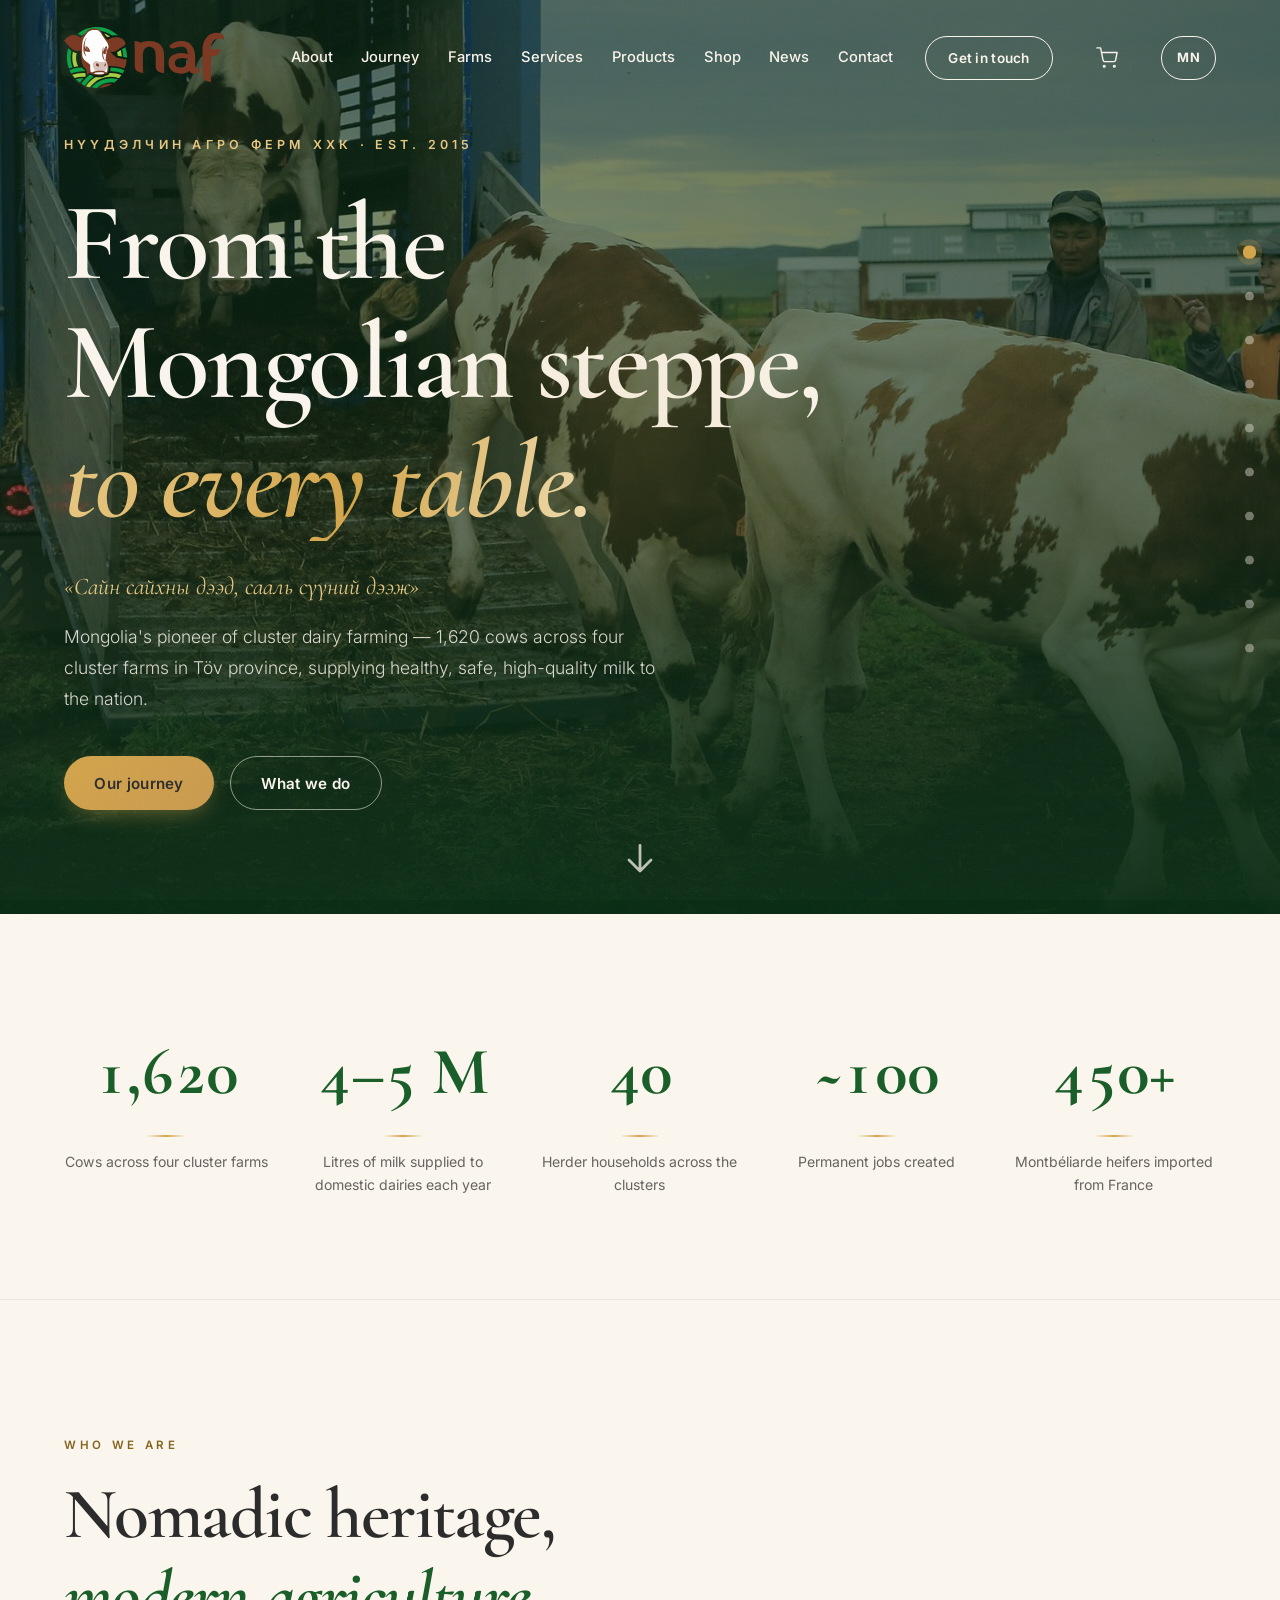
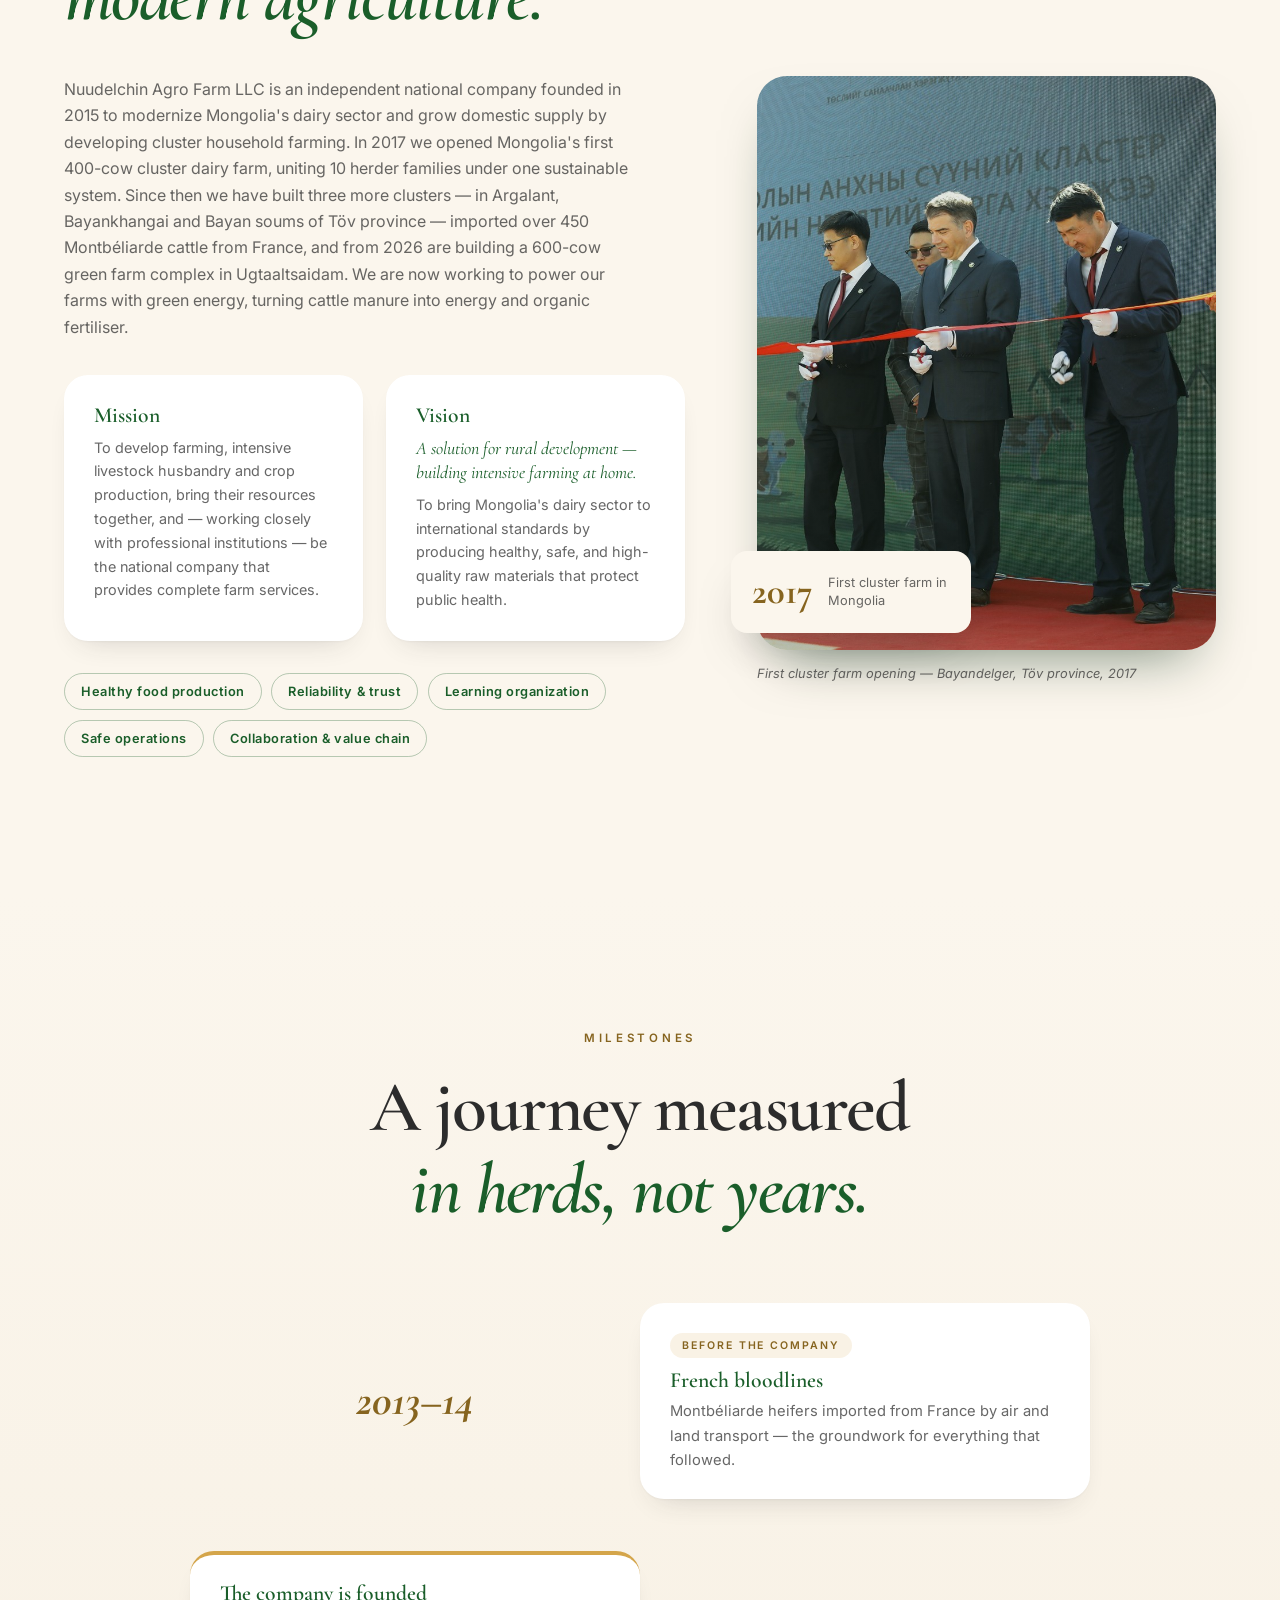
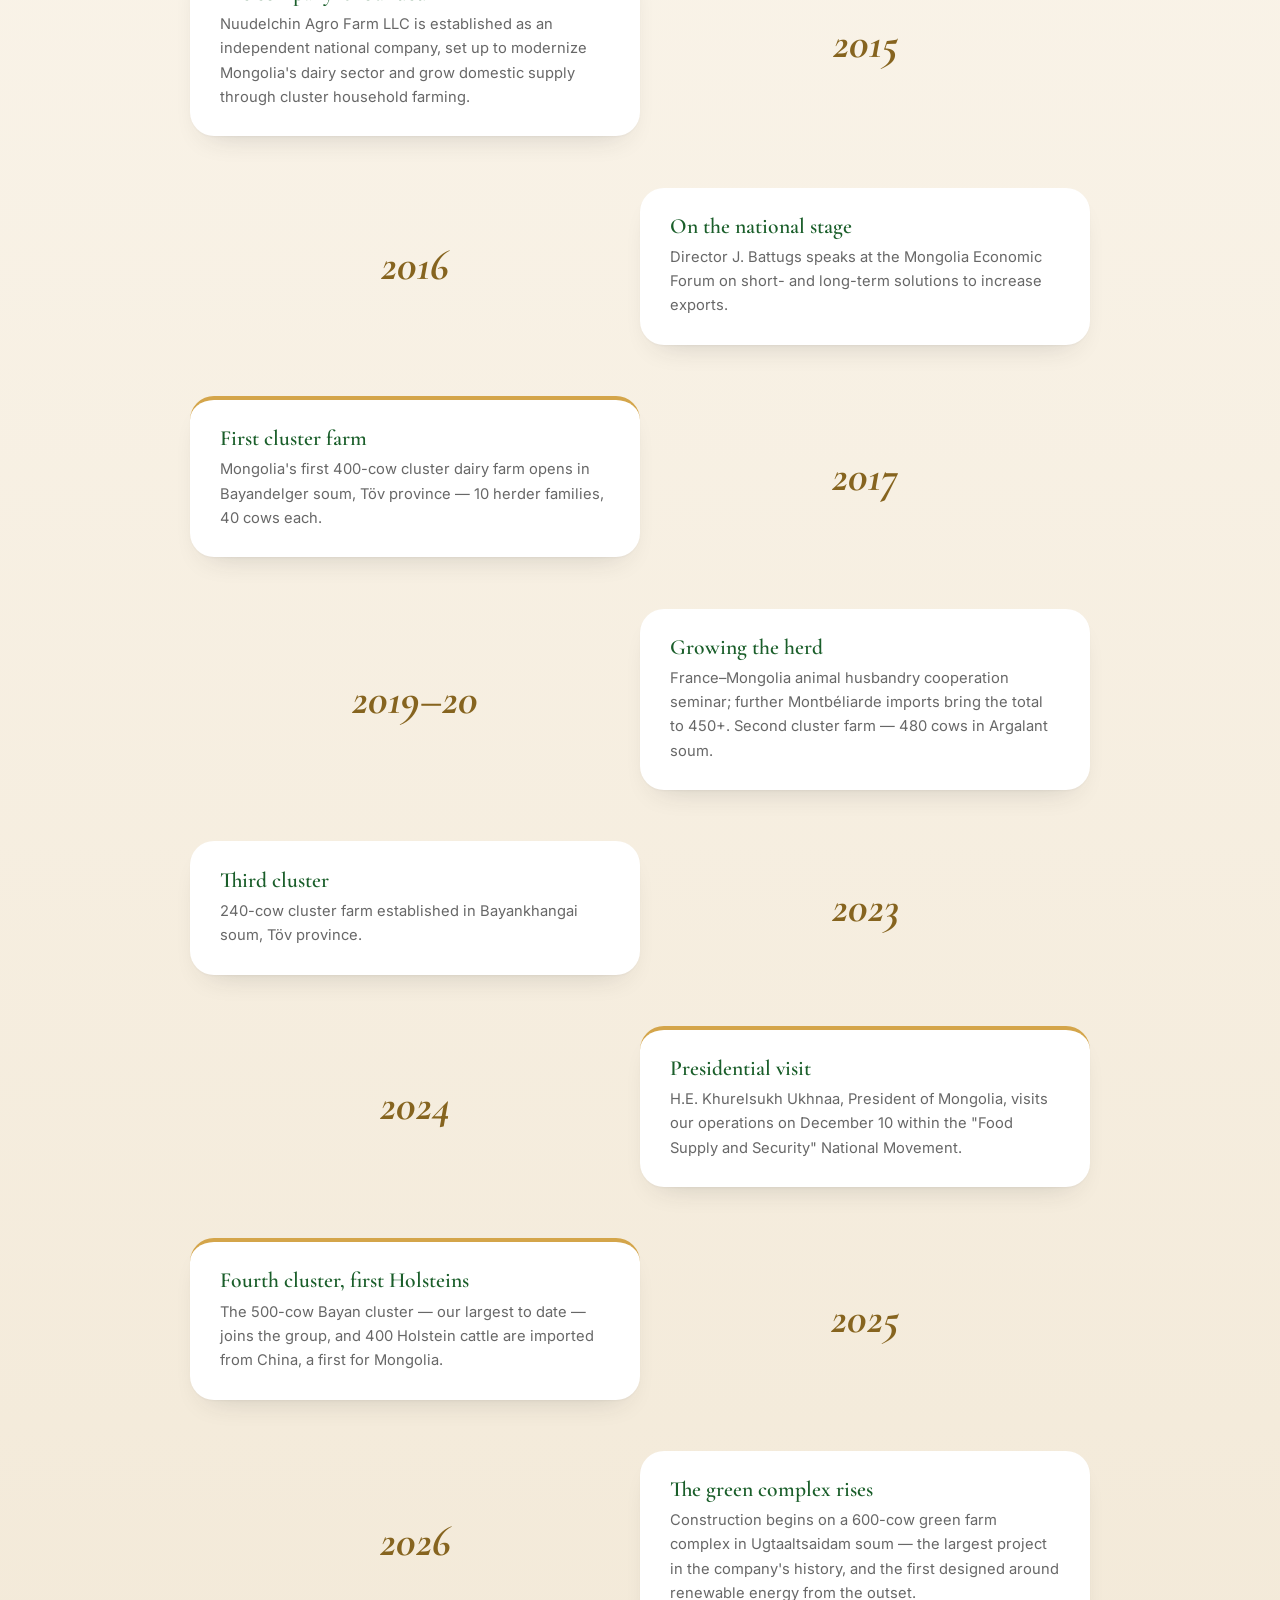
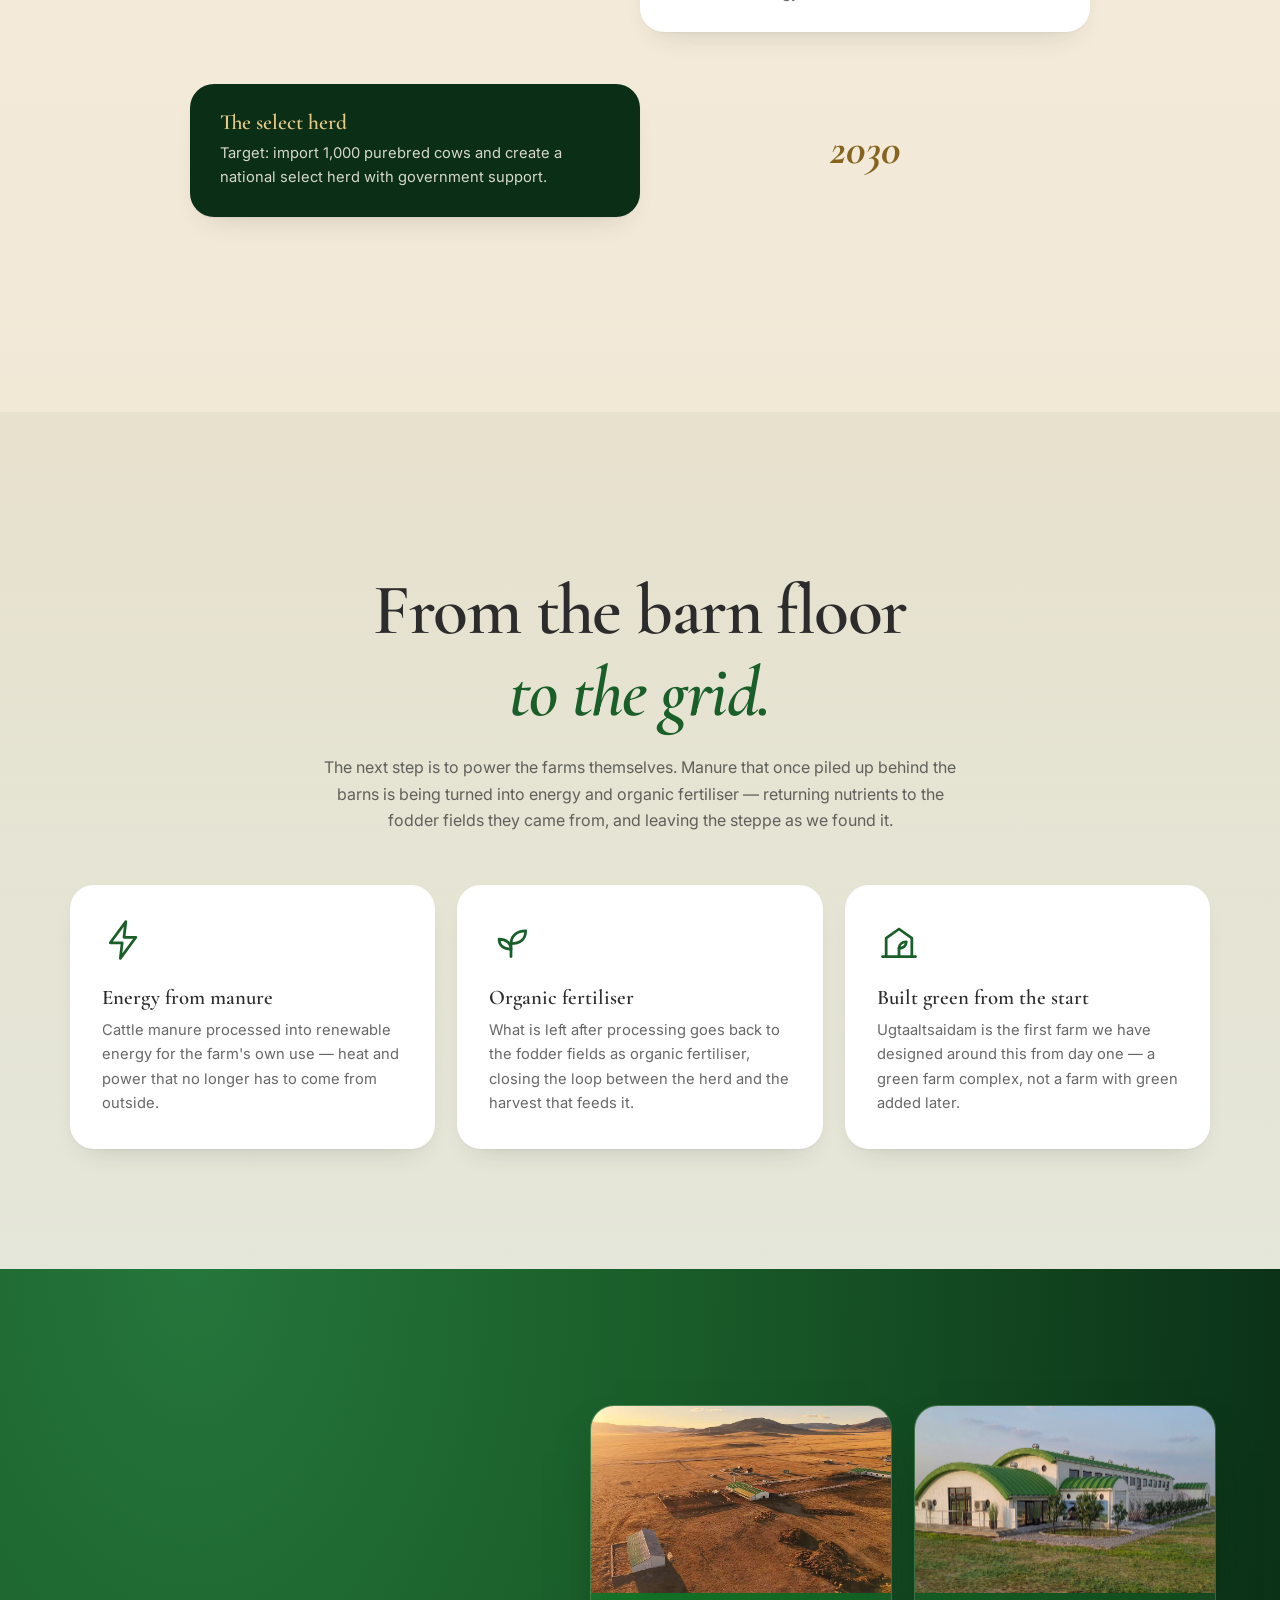
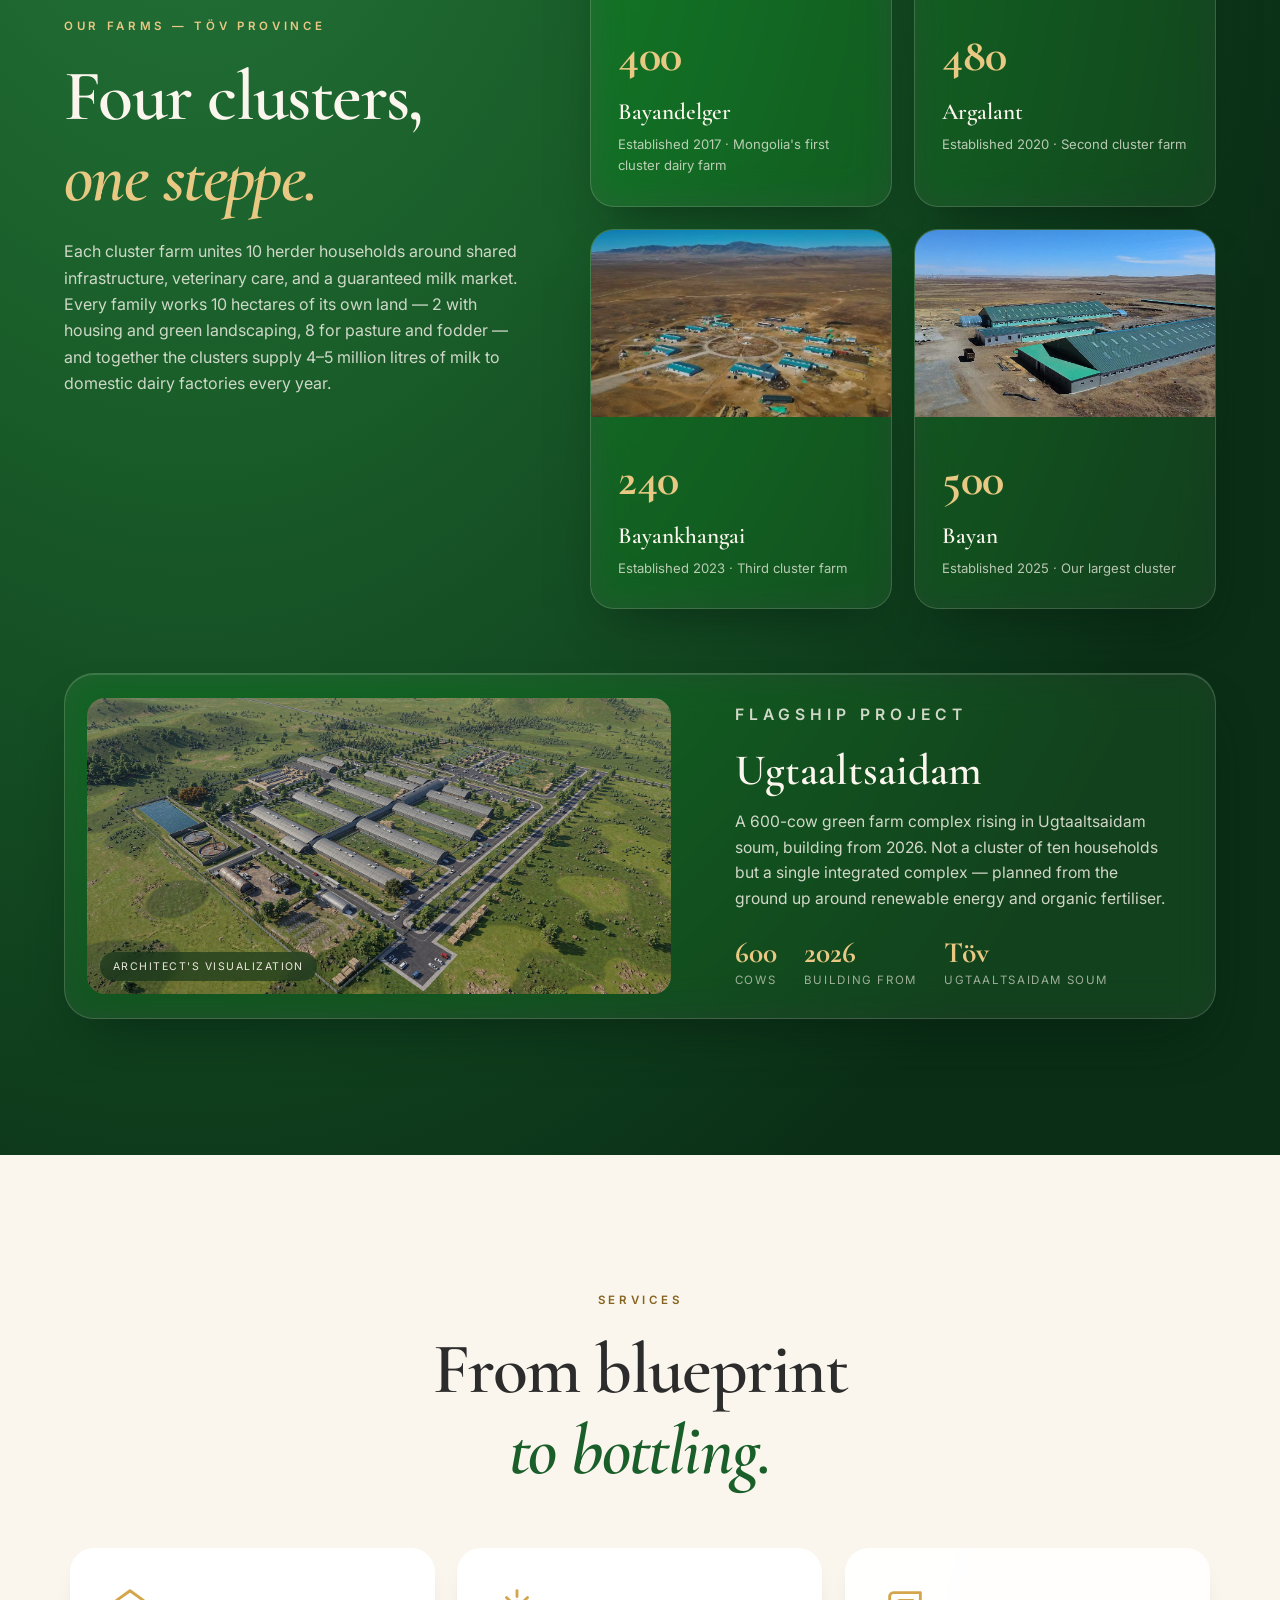
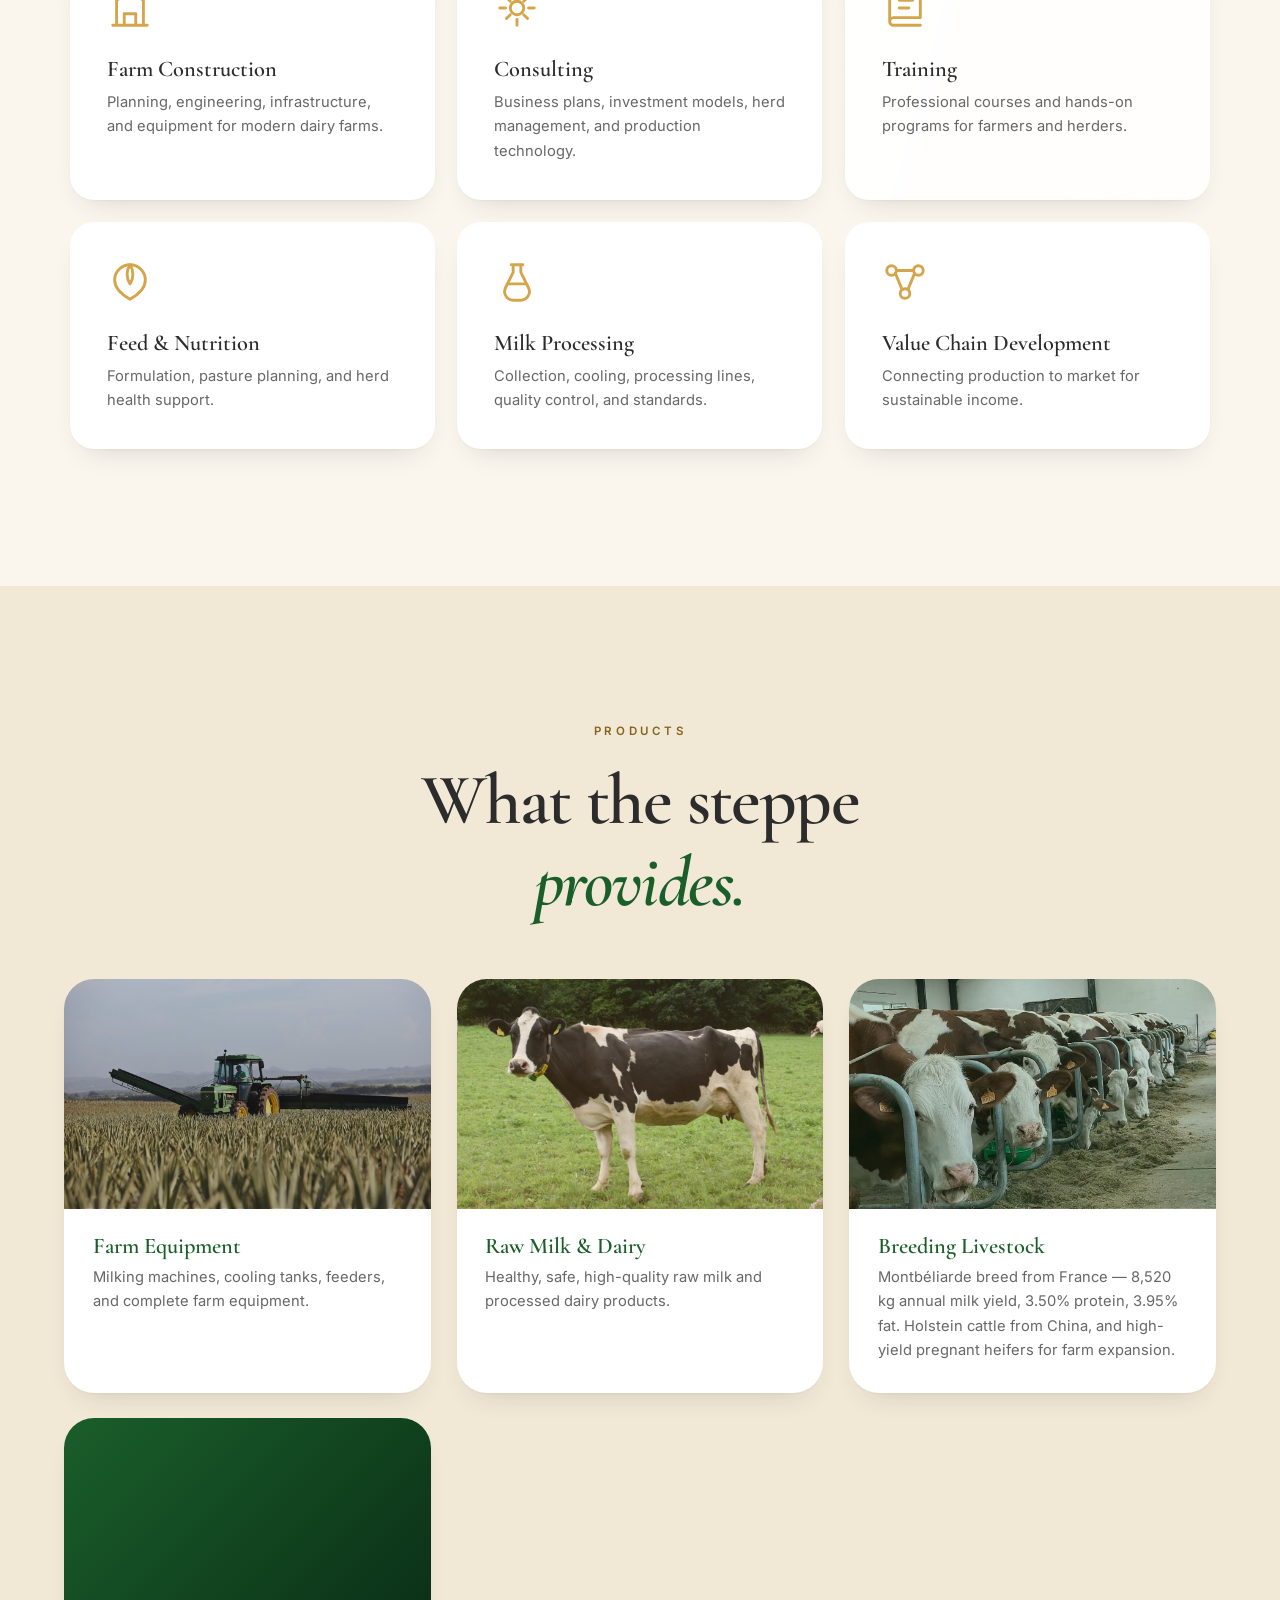
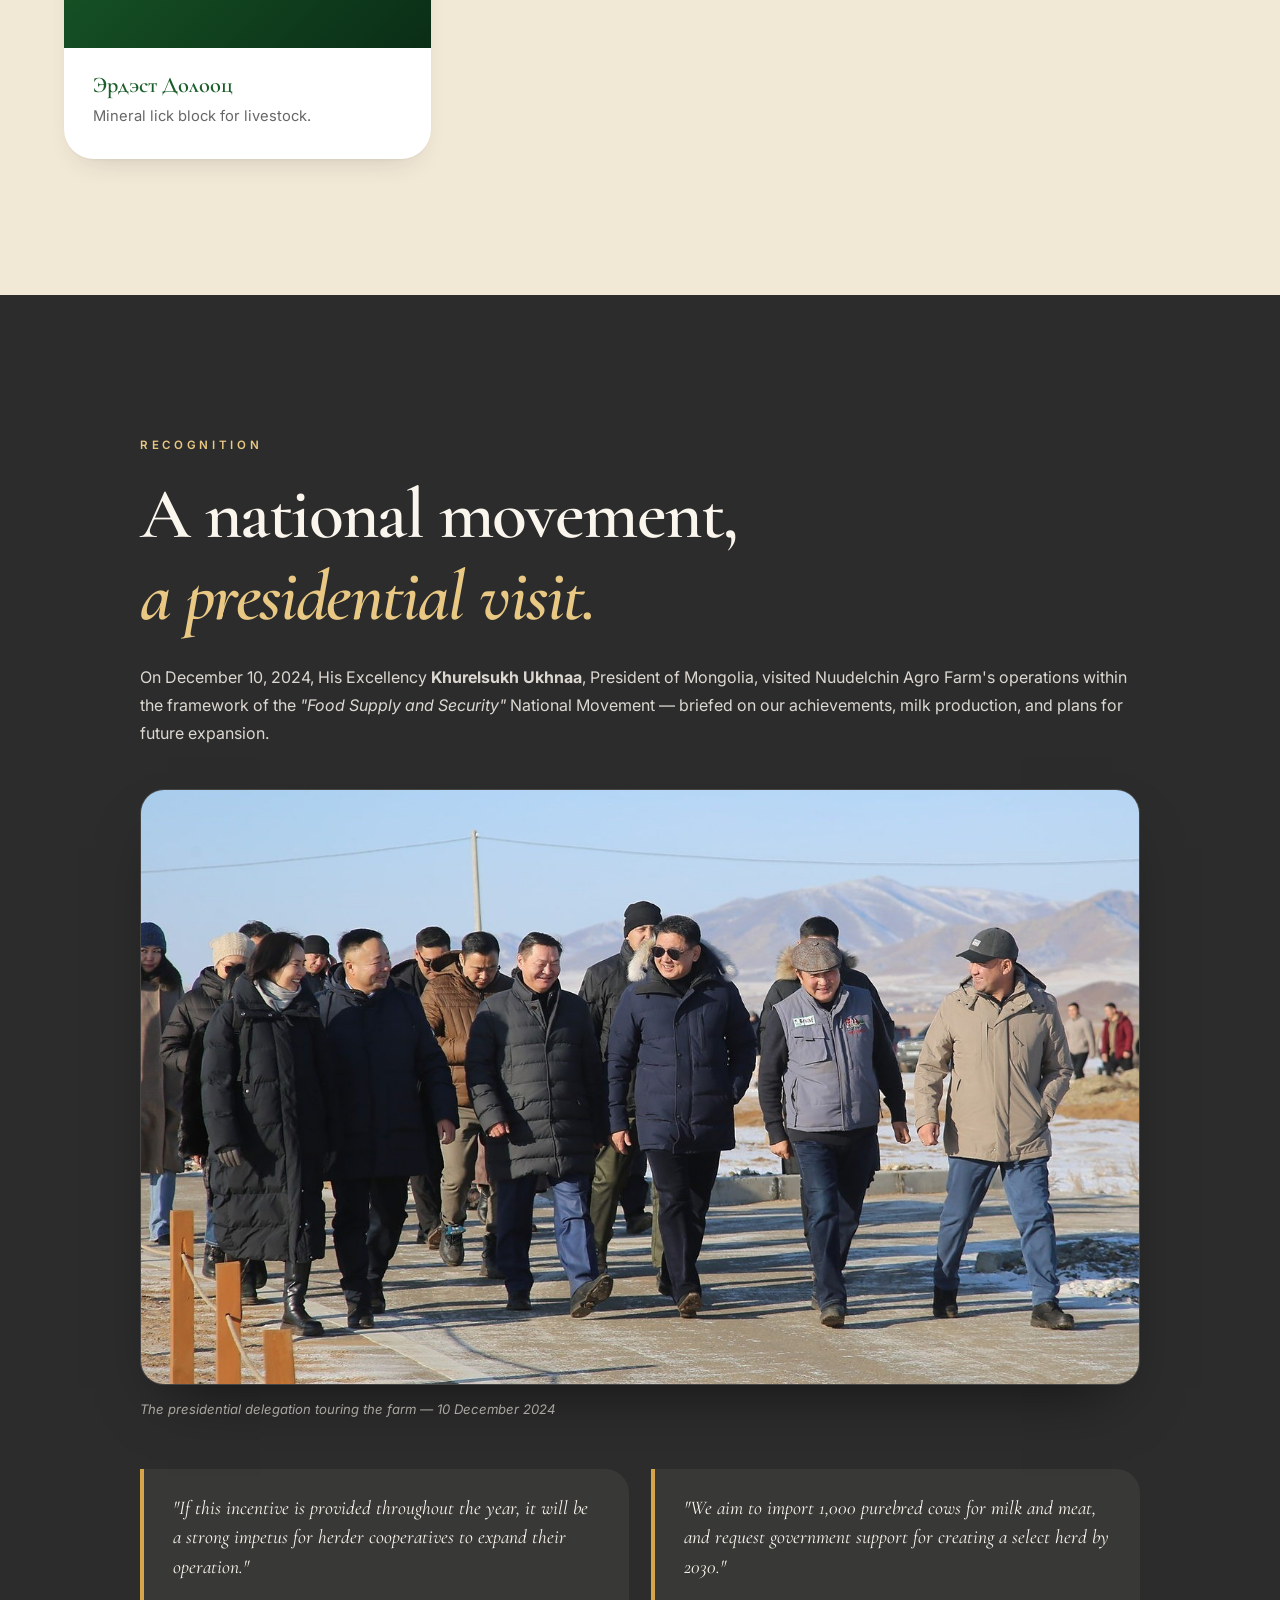
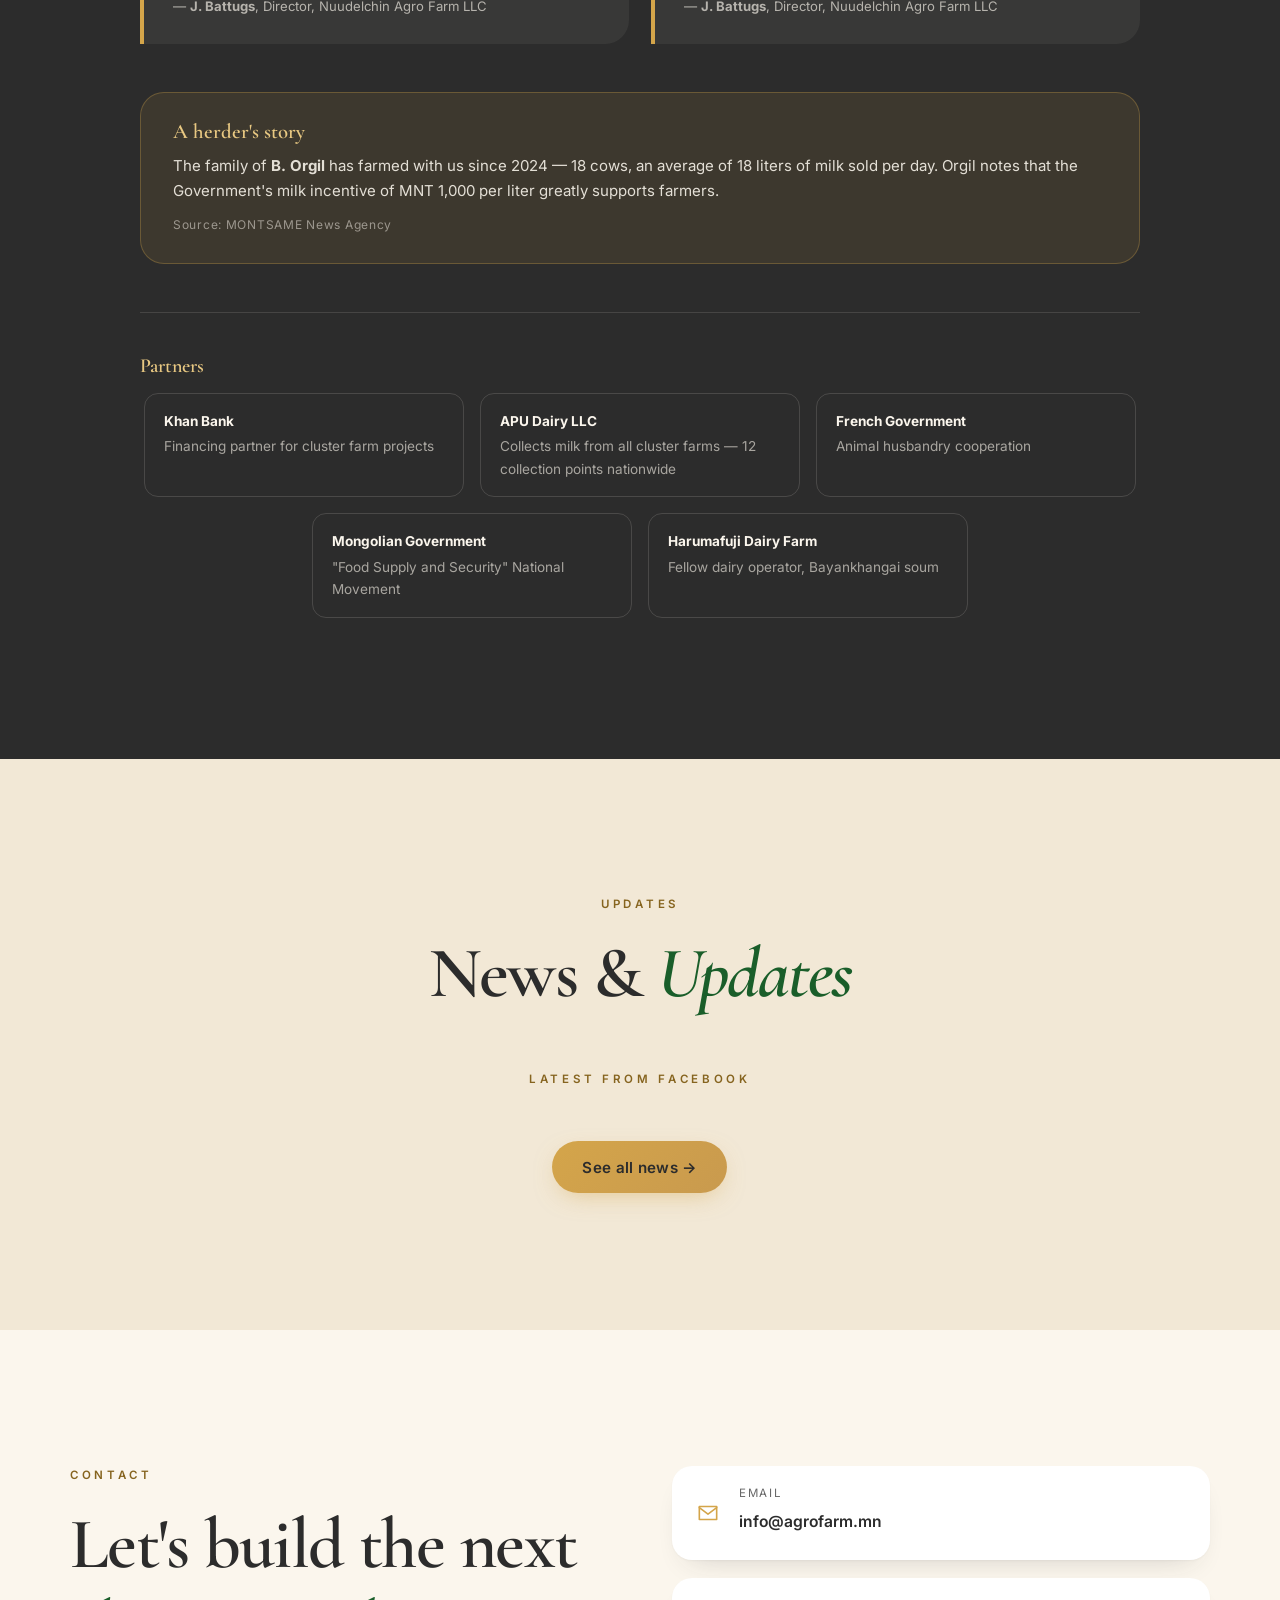
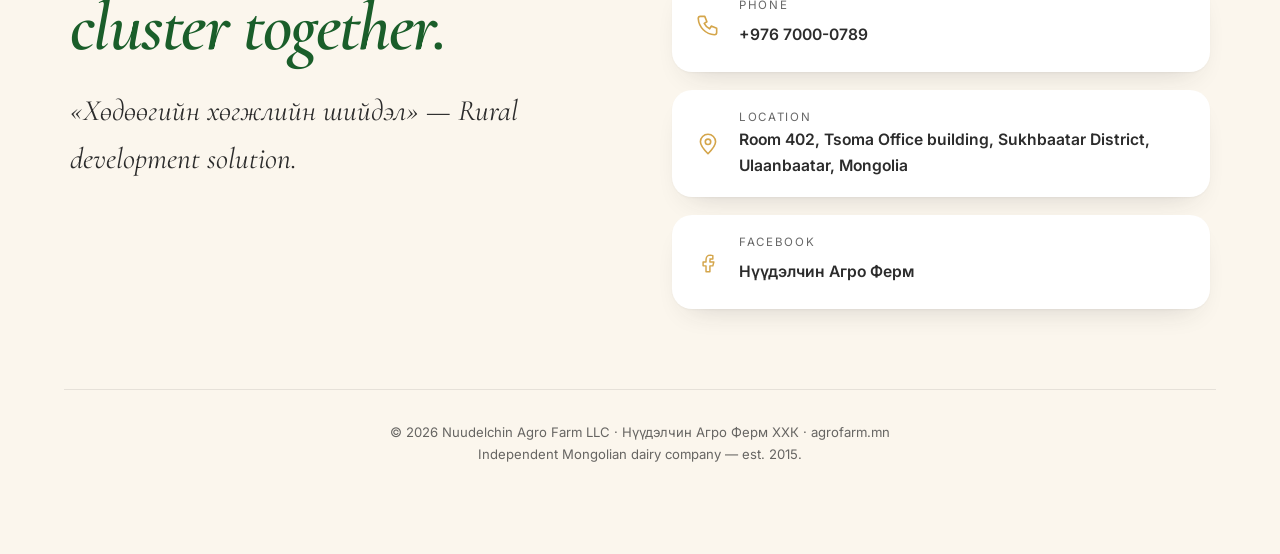
==== index.html @ 1bca70c1 "Update company facts, add Green energy section, replace farm placeholders with real photos Corrects " ====
<!DOCTYPE html>
<html lang="en">
<head>
<meta charset="UTF-8">
<meta name="viewport" content="width=device-width, initial-scale=1.0, maximum-scale=5.0, user-scalable=yes">
<title>Nuudelchin Agro Farm LLC — Intensive Livestock Farming &amp; Dairy, Mongolia</title>
<meta name="description" content="Nuudelchin Agro Farm LLC — Mongolia's pioneer of cluster dairy farming. 1,620 cows across four cluster farms in Töv province, supplying 4–5 million litres of milk to domestic dairies every year.">
<link rel="preconnect" href="https://fonts.googleapis.com">
<link rel="preconnect" href="https://fonts.gstatic.com" crossorigin>
<!-- Cormorant Garamond (serif headlines) + Inter (body) — full Latin + Mongolian
     Cyrillic incl. ө/ү, which Playfair Display was missing (fell back to Georgia). -->
<link href="https://fonts.googleapis.com/css2?family=Cormorant+Garamond:ital,wght@0,400;0,500;0,600;0,700;1,400;1,500;1,600;1,700&family=Inter:wght@300;400;500;600;700&display=swap" rel="stylesheet">
<link rel="preload" as="image" href="img/hero-cattle-arrival.jpg" fetchpriority="high">
<link rel="stylesheet" href="style.css">
<style>
/* Homepage: Facebook feed nested inside the News section */
.fb-sub{ text-align:center; margin-top:3rem; }
.fb-home__embed{ position:relative; max-width:1100px; margin:1.5rem auto 0; max-height:950px; overflow:hidden; text-align:left; }
.fb-home__embed .sk-ww-facebook-page-posts{ width:100%; text-align:left; }
.fb-home__embed::after{ content:""; position:absolute; left:0; right:0; bottom:0; height:340px; background:linear-gradient(to bottom, rgba(243,234,217,0) 0%, rgba(243,234,217,.92) 55%, rgba(243,234,217,1) 100%); pointer-events:none; }
.fb-home__more{ text-align:center; margin-top:1.75rem; }
</style>
</head>
<body>

<!-- Scroll progress bar (top of viewport, width driven by JS) -->
<div class="progress-bar" id="progressBar" aria-hidden="true"></div>

<!-- Soft radial glow that follows the cursor (desktop only) -->
<div class="cursor-glow" id="cursorGlow" aria-hidden="true"></div>

<!-- Grain overlay for tactile, print-like feel -->
<div class="grain" aria-hidden="true"></div>

<!-- ============ NAVIGATION ============ -->
<header class="nav" id="nav">
  <a href="#hero" class="nav__brand" aria-label="Nuudelchin Agro Farm — Home">
    <span class="nav__mark">
      <img src="img/naf_logo_full.svg" alt="" width="320" height="160">
    </span>
  </a>
  <nav class="nav__links" id="navLinks" aria-label="Main">
    <a href="#about" data-en="About" data-mn="Бидний тухай">About</a>
    <a href="#journey" data-en="Journey" data-mn="Замнал">Journey</a>
    <a href="#farms" data-en="Farms" data-mn="Фермүүд">Farms</a>
    <a href="#services" data-en="Services" data-mn="Үйлчилгээ">Services</a>
    <a href="#products" data-en="Products" data-mn="Бүтээгдэхүүн">Products</a>
    <a href="/shop" data-en="Shop" data-mn="Дэлгүүр">Shop</a>
    <a href="#news" data-en="News" data-mn="Мэдээ">News</a>
    <a href="#contact" data-en="Contact" data-mn="Холбоо барих">Contact</a>
  </nav>
  <a href="#contact" class="btn nav__cta" data-en="Get in touch" data-mn="Холбогдох">Get in touch</a>
  <a href="/shop#cart" id="cartToggle" class="cart-toggle" aria-label="Cart">
    <svg viewBox="0 0 24 24" fill="none" stroke="currentColor" stroke-width="1.5" stroke-linecap="round" stroke-linejoin="round" width="22" height="22"><circle cx="9" cy="21" r="1"/><circle cx="20" cy="21" r="1"/><path d="M1 1h4l2.68 13.39a2 2 0 0 0 2 1.61h9.72a2 2 0 0 0 2-1.61L23 6H6"/></svg>
    <span class="cart-toggle__badge" id="cartBadge" hidden>0</span>
  </a>
  <!-- Language toggle: shows the language you can switch TO -->
  <button class="lang-toggle" id="langToggle" aria-label="Switch language">MN</button>
  <button class="nav__burger" id="burger" aria-label="Open menu" aria-expanded="false">
    <span></span><span></span><span></span>
  </button>
</header>

<!-- Scroll-spy dots (desktop) -->
<nav class="dots" id="dots" aria-label="Section navigation">
  <a href="#hero" data-spy="hero"><i></i><b data-en="Home" data-mn="Нүүр">Home</b></a>
  <a href="#about" data-spy="about"><i></i><b data-en="About" data-mn="Тухай">About</b></a>
  <a href="#journey" data-spy="journey"><i></i><b data-en="Journey" data-mn="Замнал">Journey</b></a>
  <a href="#green" data-spy="green"><i></i><b data-en="Green energy" data-mn="Ногоон эрчим хүч">Green energy</b></a>
  <a href="#farms" data-spy="farms"><i></i><b data-en="Farms" data-mn="Фермүүд">Farms</b></a>
  <a href="#services" data-spy="services"><i></i><b data-en="Services" data-mn="Үйлчилгээ">Services</b></a>
  <a href="#products" data-spy="products"><i></i><b data-en="Products" data-mn="Бүтээгдэхүүн">Products</b></a>
  <a href="#recognition" data-spy="recognition"><i></i><b data-en="Recognition" data-mn="Хүлээн зөвшөөрөлт">Recognition</b></a>
  <a href="#news" data-spy="news"><i></i><b data-en="News" data-mn="Мэдээ">News</b></a>
  <a href="#contact" data-spy="contact"><i></i><b data-en="Contact" data-mn="Холбоо">Contact</b></a>
</nav>

<main>

<!-- ============ HERO ============ -->
<section class="hero" id="hero">
  <div class="hero__bg" data-parallax="0.35"></div>
  <div class="hero__veil"></div>
  <div class="hero__inner">
    <p class="hero__kicker reveal" data-en="Нүүдэлчин Агро Ферм ХХК · Est. 2015" data-mn="Нүүдэлчин Агро Ферм ХХК · 2015 оноос">Нүүдэлчин Агро Ферм ХХК · Est. 2015</p>
    <h1 class="hero__title">
      <span class="line"><span data-en="From the" data-mn="Монголын уудам">From the</span></span>
      <span class="line"><span data-en="Mongolian steppe," data-mn="тал нутгаас,">Mongolian steppe,</span></span>
      <span class="line"><span class="gold-ink" data-en="to every table." data-mn="айл бүрийн ширээнд.">to every table.</span></span>
    </h1>
    <p class="hero__slogan reveal" lang="mn">«Сайн сайхны дээд, сааль сүүний дээж»</p>
    <p class="hero__lede reveal" data-en="Mongolia's pioneer of cluster dairy farming — 1,620 cows across four cluster farms in Töv province, supplying healthy, safe, high-quality milk to the nation." data-mn="Монголын кластер сүүний фермийн анхдагч — Төв аймгийн дөрвөн кластер фермд 1,620 үнээ маллаж, эрүүл, аюулгүй, өндөр чанартай сүүг үндэсний үйлдвэрлэлд нийлүүлж байна.">Mongolia's pioneer of cluster dairy farming — 1,620 cows across four cluster farms in Töv province, supplying healthy, safe, high-quality milk to the nation.</p>
    <div class="hero__actions reveal">
      <a href="#journey" class="btn btn--gold" data-en="Our journey" data-mn="Бидний замнал">Our journey</a>
      <a href="#services" class="btn btn--ghost" data-en="What we do" data-mn="Үйл ажиллагаа">What we do</a>
    </div>
  </div>
  <a href="#stats" class="hero__scroll" aria-label="Scroll down">
    <svg viewBox="0 0 24 24" fill="none"><path d="M12 4v14m0 0 6-6m-6 6-6-6" stroke="currentColor" stroke-width="1.5" stroke-linecap="round" stroke-linejoin="round"/></svg>
  </a>
</section>

<!-- ============ STATS (animated counters) ============ -->
<section class="stats" id="stats">
  <div class="stats__grid">
    <div class="stat reveal">
      <span class="stat__num" data-count="1620">0</span>
      <span class="stat__label" data-en="Cows across four cluster farms" data-mn="Дөрвөн кластер фермийн үнээ">Cows across four cluster farms</span>
    </div>
    <div class="stat reveal">
      <span class="stat__num" data-count="4" data-suffix-en="–5 M" data-suffix-mn="–5 сая">0</span>
      <span class="stat__label" data-en="Litres of milk supplied to domestic dairies each year" data-mn="Жил бүр дотоодын үйлдвэрт нийлүүлдэг сүү, литр">Litres of milk supplied to domestic dairies each year</span>
    </div>
    <div class="stat reveal">
      <span class="stat__num" data-count="40">0</span>
      <span class="stat__label" data-en="Herder households across the clusters" data-mn="Кластеруудад хамтран ажилладаг малчин өрх">Herder households across the clusters</span>
    </div>
    <div class="stat reveal">
      <span class="stat__num" data-count="100" data-prefix="~">0</span>
      <span class="stat__label" data-en="Permanent jobs created" data-mn="Байнгын ажлын байр">Permanent jobs created</span>
    </div>
    <div class="stat reveal">
      <span class="stat__num" data-count="450" data-suffix="+">0</span>
      <span class="stat__label" data-en="Montbéliarde heifers imported from France" data-mn="Франциас импортолсон Монбельярд үнээ">Montbéliarde heifers imported from France</span>
    </div>
  </div>
</section>

<!-- ============ ABOUT ============ -->
<section class="about" id="about">
  <div class="about__grid">
    <div class="about__head">
      <p class="kicker reveal" data-en="Who we are" data-mn="Бид хэн бэ">Who we are</p>
      <h2 class="reveal" data-en="Nomadic heritage,<br><em>modern agriculture.</em>" data-mn="Нүүдэлчин өв уламжлал,<br><em>орчин үеийн хөдөө аж ахуй.</em>">Nomadic heritage,<br><em>modern agriculture.</em></h2>
    </div>
    <div class="about__text">
      <p class="reveal" data-en="Nuudelchin Agro Farm LLC is an independent national company founded in 2015 to modernize Mongolia&apos;s dairy sector and grow domestic supply by developing cluster household farming. In 2017 we opened Mongolia&apos;s first 400-cow cluster dairy farm, uniting 10 herder families under one sustainable system. Since then we have built three more clusters — in Argalant, Bayankhangai and Bayan soums of T&ouml;v province — imported over 450 Montb&eacute;liarde cattle from France, and from 2026 are building a 600-cow green farm complex in Ugtaaltsaidam. We are now working to power our farms with green energy, turning cattle manure into energy and organic fertiliser." data-mn="Нүүдэлчин Агро Ферм ХХК нь 2015 оноос Монголын сүүний салбарыг шинэчлэх, дотоодын нийлүүлэлтийг нэмэгдүүлэх кластер өрхийн фермийн аж ахуйг хөгжүүлэх зорилготойгоор байгуулагдсан үндэсний бие даасан компани юм. Бид 2017 онд Монголын анхны 400 үнээний кластер сүүний фермийг нээж, 10 малчин өрхийг нэг тогтвортой системд нэгтгэсэн. Түүнээс хойш Төв аймгийн Аргалант, Баянхангай, Баян сумдад гурван кластерыг амжилттай хэрэгжүүлж, Францаас 450 гаруй Монбелиард үхэр импортолж, 2026 оноос Төв аймгийн Угтаалцайдам суманд 600 үнээний цогцолбор ногоон фермийг байгуулж байна. Цаашид фермийн аж ахуйгаа байгальд ээлтэй ногоон эрчим хүчээр хангаж, малын бууц шивхийг эрчим хүч, органик бордоо болгох чиглэлд ажиллаж байна.">Nuudelchin Agro Farm LLC is an independent national company founded in 2015 to modernize Mongolia's dairy sector and grow domestic supply by developing cluster household farming. In 2017 we opened Mongolia's first 400-cow cluster dairy farm, uniting 10 herder families under one sustainable system. Since then we have built three more clusters — in Argalant, Bayankhangai and Bayan soums of Töv province — imported over 450 Montbéliarde cattle from France, and from 2026 are building a 600-cow green farm complex in Ugtaaltsaidam. We are now working to power our farms with green energy, turning cattle manure into energy and organic fertiliser.</p>
      <div class="about__mv">
        <div class="mv reveal reveal--scale">
          <h3 data-en="Mission" data-mn="Эрхэм зорилго">Mission</h3>
          <p data-en="To develop farming, intensive livestock husbandry and crop production, bring their resources together, and — working closely with professional institutions — be the national company that provides complete farm services." data-mn="Фермийн аж ахуй, эрчимжсэн мал аж ахуй, газар тариаланг хөгжүүлж, тэдгээрийн нөөцийг нэгтгэн, мэргэжлийн байгууллагуудтай нягт хамтран ажиллаж, фермийн цогц үйлчилгээ үзүүлэгч үндэсний компани байх.">To develop farming, intensive livestock husbandry and crop production, bring their resources together, and — working closely with professional institutions — be the national company that provides complete farm services.</p>
        </div>
        <div class="mv reveal reveal--scale">
          <h3 data-en="Vision" data-mn="Алсын хараа">Vision</h3>
          <p class="mv__lead" data-en="A solution for rural development — building intensive farming at home." data-mn="Хөдөөгийн хөгжлийн шийдэл — эх орондоо эрчимжсэн аж ахуйг хөгжүүлнэ.">A solution for rural development — building intensive farming at home.</p>
          <p data-en="To bring Mongolia's dairy sector to international standards by producing healthy, safe, and high-quality raw materials that protect public health." data-mn="Эрүүл, аюулгүй, өндөр чанартай түүхий эд үйлдвэрлэн нийтийн эрүүл мэндийг хамгаалж, Монголын сүүний салбарыг олон улсын түвшинд хүргэх.">To bring Mongolia's dairy sector to international standards by producing healthy, safe, and high-quality raw materials that protect public health.</p>
        </div>
      </div>
      <ul class="values reveal" aria-label="Corporate values">
        <li data-en="Healthy food production" data-mn="Эрүүл хүнсний үйлдвэрлэл">Healthy food production</li>
        <li data-en="Reliability &amp; trust" data-mn="Найдвартай түншлэл">Reliability &amp; trust</li>
        <li data-en="Learning organization" data-mn="Суралцагч байгууллага">Learning organization</li>
        <li data-en="Safe operations" data-mn="Аюулгүй ажиллагаа">Safe operations</li>
        <li data-en="Collaboration &amp; value chain" data-mn="Хамтын ажиллагаа, үнэ цэнийн сүлжээ">Collaboration &amp; value chain</li>
      </ul>
    </div>
    <figure class="about__media reveal reveal--scale" data-tilt>
      <div class="about__photo"></div>
      <figcaption data-en="First cluster farm opening — Bayandelger, Töv province, 2017" data-mn="Анхны кластер фермийн нээлт — Баяндэлгэр, Төв аймаг, 2017">First cluster farm opening — Bayandelger, Töv province, 2017</figcaption>
      <div class="about__badge">
        <span class="about__badge-num">2017</span>
        <span data-en="First cluster farm in Mongolia" data-mn="Монголын анхны кластер ферм">First cluster farm in Mongolia</span>
      </div>
    </figure>
  </div>
</section>

<!-- ============ JOURNEY / TIMELINE ============ -->
<section class="journey" id="journey">
  <div class="journey__head">
    <p class="kicker reveal" data-en="Milestones" data-mn="Түүхэн замнал">Milestones</p>
    <h2 class="reveal" data-en="A journey measured<br><em>in herds, not years.</em>" data-mn="Он жилээр бус,<br><em>сүргээр хэмжигдэх замнал.</em>">A journey measured<br><em>in herds, not years.</em></h2>
  </div>

  <div class="timeline" id="timeline">
    <!-- Gold spine: SVG path whose stroke draws in as you scroll (stroke-dashoffset linked to scroll progress in JS) -->
    <svg class="timeline__spine" viewBox="0 0 60 1600" preserveAspectRatio="none" aria-hidden="true">
      <path id="spinePath" d="M30 0 C 10 100, 50 200, 30 300 C 10 400, 50 500, 30 600 C 10 700, 50 800, 30 900 C 10 1000, 50 1100, 30 1200 C 10 1300, 50 1400, 30 1600" fill="none" stroke="var(--gold)" stroke-width="2"/>
    </svg>

    <article class="tl reveal"><span class="tl__year">2013–14</span><div class="tl__card"><span class="tl__tag" data-en="Before the company" data-mn="Компани байгуулагдахаас өмнө">Before the company</span><h3 data-en="French bloodlines" data-mn="Францын үүлдэр">French bloodlines</h3><p data-en="Montbéliarde heifers imported from France by air and land transport — the groundwork for everything that followed." data-mn="Франциас Монбельярд үүлдрийн өсвөр үнээг агаарын болон газрын тээврээр импортлов — цаашдын бүхий л ажлын суурь тавигдав.">Montbéliarde heifers imported from France by air and land transport — the groundwork for everything that followed.</p></div></article>
    <article class="tl reveal"><span class="tl__year">2015</span><div class="tl__card tl__card--major"><h3 data-en="The company is founded" data-mn="Компани байгуулагдав">The company is founded</h3><p data-en="Nuudelchin Agro Farm LLC is established as an independent national company, set up to modernize Mongolia&apos;s dairy sector and grow domestic supply through cluster household farming." data-mn="Нүүдэлчин Агро Ферм ХХК нь кластер өрхийн фермийн аж ахуйг хөгжүүлэн Монголын сүүний салбарыг шинэчлэх, дотоодын нийлүүлэлтийг нэмэгдүүлэх зорилготой үндэсний бие даасан компани болон байгуулагдав.">Nuudelchin Agro Farm LLC is established as an independent national company, set up to modernize Mongolia's dairy sector and grow domestic supply through cluster household farming.</p></div></article>
    <article class="tl reveal"><span class="tl__year">2016</span><div class="tl__card"><h3 data-en="On the national stage" data-mn="Үндэсний индэр дээр">On the national stage</h3><p data-en="Director J. Battugs speaks at the Mongolia Economic Forum on short- and long-term solutions to increase exports." data-mn="Захирал Ж.Баттөгс Монголын эдийн засгийн чуулган дээр экспортыг нэмэгдүүлэх богино болон урт хугацааны шийдлийн талаар илтгэл тавив.">Director J. Battugs speaks at the Mongolia Economic Forum on short- and long-term solutions to increase exports.</p></div></article>
    <article class="tl reveal"><span class="tl__year">2017</span><div class="tl__card tl__card--major"><h3 data-en="First cluster farm" data-mn="Анхны кластер ферм">First cluster farm</h3><p data-en="Mongolia's first 400-cow cluster dairy farm opens in Bayandelger soum, Töv province — 10 herder families, 40 cows each." data-mn="Төв аймгийн Баяндэлгэр суманд Монголын анхны 400 үнээний кластер сүүний ферм нээгдэв — 10 малчин өрх, тус бүр 40 үнээ.">Mongolia's first 400-cow cluster dairy farm opens in Bayandelger soum, Töv province — 10 herder families, 40 cows each.</p></div></article>
    <article class="tl reveal"><span class="tl__year">2019–20</span><div class="tl__card"><h3 data-en="Growing the herd" data-mn="Сүрэг өсөв">Growing the herd</h3><p data-en="France–Mongolia animal husbandry cooperation seminar; further Montbéliarde imports bring the total to 450+. Second cluster farm — 480 cows in Argalant soum." data-mn="Франц–Монголын мал аж ахуйн хамтын ажиллагааны семинар; нэмэлт импортоор Монбельярд үнээ 450+ болов. Хоёр дахь кластер ферм — Аргалант суманд 480 үнээ.">France–Mongolia animal husbandry cooperation seminar; further Montbéliarde imports bring the total to 450+. Second cluster farm — 480 cows in Argalant soum.</p></div></article>
    <article class="tl reveal"><span class="tl__year">2023</span><div class="tl__card"><h3 data-en="Third cluster" data-mn="Гурав дахь кластер">Third cluster</h3><p data-en="240-cow cluster farm established in Bayankhangai soum, Töv province." data-mn="Төв аймгийн Баянхангай суманд 240 үнээний кластер ферм байгуулагдав.">240-cow cluster farm established in Bayankhangai soum, Töv province.</p></div></article>
    <article class="tl reveal"><span class="tl__year">2024</span><div class="tl__card tl__card--major"><h3 data-en="Presidential visit" data-mn="Ерөнхийлөгчийн айлчлал">Presidential visit</h3><p data-en="H.E. Khurelsukh Ukhnaa, President of Mongolia, visits our operations on December 10 within the &quot;Food Supply and Security&quot; National Movement." data-mn="Монгол Улсын Ерөнхийлөгч У.Хүрэлсүх 12 дугаар сарын 10-нд «Хүнсний хангамж, аюулгүй байдал» үндэсний хөдөлгөөний хүрээнд манай үйл ажиллагаатай танилцав.">H.E. Khurelsukh Ukhnaa, President of Mongolia, visits our operations on December 10 within the "Food Supply and Security" National Movement.</p></div></article>
    <article class="tl reveal"><span class="tl__year">2025</span><div class="tl__card tl__card--major"><h3 data-en="Fourth cluster, first Holsteins" data-mn="Дөрөв дэх кластер, анхны Холштейн">Fourth cluster, first Holsteins</h3><p data-en="The 500-cow Bayan cluster — our largest to date — joins the group, and 400 Holstein cattle are imported from China, a first for Mongolia." data-mn="500 үнээний Баян кластер — өнөөг хүртэлх хамгийн том нь — нэгдэж, Хятадаас 400 Холштейн үхэр импортлов. Энэ нь Монголд анх удаа.">The 500-cow Bayan cluster — our largest to date — joins the group, and 400 Holstein cattle are imported from China, a first for Mongolia.</p></div></article>
    <article class="tl reveal"><span class="tl__year">2026</span><div class="tl__card"><h3 data-en="The green complex rises" data-mn="Ногоон цогцолбор боссон нь">The green complex rises</h3><p data-en="Construction begins on a 600-cow green farm complex in Ugtaaltsaidam soum — the largest project in the company&apos;s history, and the first designed around renewable energy from the outset." data-mn="Угтаалцайдам суманд 600 үнээний цогцолбор ногоон фермийн барилгын ажил эхлэв — компанийн түүхэн дэх хамгийн том төсөл бөгөөд сэргээгдэх эрчим хүчийг анхнаас нь тооцож төлөвлөсөн анхны ферм.">Construction begins on a 600-cow green farm complex in Ugtaaltsaidam soum — the largest project in the company's history, and the first designed around renewable energy from the outset.</p></div></article>
    <article class="tl reveal"><span class="tl__year">2030</span><div class="tl__card tl__card--future"><h3 data-en="The select herd" data-mn="Шилмэл сүрэг">The select herd</h3><p data-en="Target: import 1,000 purebred cows and create a national select herd with government support." data-mn="Зорилт: 1,000 цэвэр үүлдрийн үнээ импортолж, төрийн дэмжлэгтэйгээр үндэсний шилмэл сүрэг бүрдүүлэх.">Target: import 1,000 purebred cows and create a national select herd with government support.</p></div></article>
  </div>
</section>

<!-- ============ GREEN ENERGY ============ -->
<section class="green" id="green">
  <div class="green__inner">
    <div class="green__head">
      <p class="kicker reveal" data-en="Green energy" data-mn="Ногоон эрчим хүч">Green energy</p>
      <h2 class="reveal" data-en="From the barn floor<br><em>to the grid.</em>" data-mn="Хашааны бууцнаас<br><em>эрчим хүч рүү.</em>">From the barn floor<br><em>to the grid.</em></h2>
      <p class="green__lede reveal" data-en="The next step is to power the farms themselves. Manure that once piled up behind the barns is being turned into energy and organic fertiliser — returning nutrients to the fodder fields they came from, and leaving the steppe as we found it." data-mn="Дараагийн алхам бол фермүүдээ өөрсдийг нь эрчим хүчээр хангах явдал. Урьд нь хашааны цаана овоорч байсан малын бууц шивхийг эрчим хүч, органик бордоо болгож, тэжээлийн талбайд нь шимийг нь буцааж, тал нутгаа байсан хэвээр нь үлдээхийн төлөө ажиллаж байна.">The next step is to power the farms themselves. Manure that once piled up behind the barns is being turned into energy and organic fertiliser — returning nutrients to the fodder fields they came from, and leaving the steppe as we found it.</p>
    </div>
    <div class="green__grid">
      <article class="gcard reveal reveal--scale">
        <svg class="gcard__icon" viewBox="0 0 24 24" fill="none" stroke="currentColor" stroke-width="1.5" stroke-linecap="round" stroke-linejoin="round"><path d="M13 2 4.5 13.5H11l-1 8.5 8.5-11.5H12l1-8.5Z"/></svg>
        <h3 data-en="Energy from manure" data-mn="Бууцнаас эрчим хүч">Energy from manure</h3>
        <p data-en="Cattle manure processed into renewable energy for the farm&apos;s own use — heat and power that no longer has to come from outside." data-mn="Малын бууц шивхийг боловсруулж, фермийн өөрийн хэрэгцээний сэргээгдэх эрчим хүч болгоно — гаднаас авах шаардлагагүй дулаан, цахилгаан.">Cattle manure processed into renewable energy for the farm's own use — heat and power that no longer has to come from outside.</p>
      </article>
      <article class="gcard reveal reveal--scale">
        <svg class="gcard__icon" viewBox="0 0 24 24" fill="none" stroke="currentColor" stroke-width="1.5" stroke-linecap="round" stroke-linejoin="round"><path d="M12 21v-7"/><path d="M12 14c0-4 3-7 8-7 0 5-3.5 7-8 7Z"/><path d="M12 17c0-3-2.5-5.5-6.5-5.5C5.5 15.5 8.5 17 12 17Z"/></svg>
        <h3 data-en="Organic fertiliser" data-mn="Органик бордоо">Organic fertiliser</h3>
        <p data-en="What is left after processing goes back to the fodder fields as organic fertiliser, closing the loop between the herd and the harvest that feeds it." data-mn="Боловсруулсны дараах үлдэгдэл нь органик бордоо болж тэжээлийн талбайд буцаж, сүрэг ба түүнийг тэжээх ургацын хооронд хаалттай мөчлөг үүсгэнэ.">What is left after processing goes back to the fodder fields as organic fertiliser, closing the loop between the herd and the harvest that feeds it.</p>
      </article>
      <article class="gcard reveal reveal--scale">
        <svg class="gcard__icon" viewBox="0 0 24 24" fill="none" stroke="currentColor" stroke-width="1.5" stroke-linecap="round" stroke-linejoin="round"><path d="M3 21h18"/><path d="M5 21V11l7-5 7 5v10"/><path d="M12 21v-4.5"/><path d="M12 16.5c0-2 1.6-3.5 4-3.5 0 2.4-1.8 3.5-4 3.5Z"/></svg>
        <h3 data-en="Built green from the start" data-mn="Анхнаасаа ногоон">Built green from the start</h3>
        <p data-en="Ugtaaltsaidam is the first farm we have designed around this from day one — a green farm complex, not a farm with green added later." data-mn="Угтаалцайдам бол үүнийг анхнаасаа тооцож төлөвлөсөн анхны ферм — сүүлд ногоон шийдэл нэмсэн ферм биш, цогцолбор ногоон ферм.">Ugtaaltsaidam is the first farm we have designed around this from day one — a green farm complex, not a farm with green added later.</p>
      </article>
    </div>
  </div>
</section>

<!-- ============ FARMS ============ -->
<section class="farms" id="farms">
  <div class="farms__layout">
  <div class="farms__head">
    <p class="kicker kicker--light reveal" data-en="Our farms — Töv province" data-mn="Манай фермүүд — Төв аймаг">Our farms — Töv province</p>
    <h2 class="reveal" data-en="Four clusters,<br><em>one steppe.</em>" data-mn="Дөрвөн кластер,<br><em>нэг тал нутаг.</em>">Four clusters,<br><em>one steppe.</em></h2>
    <p class="reveal" data-en="Each cluster farm unites 10 herder households around shared infrastructure, veterinary care, and a guaranteed milk market. Every family works 10 hectares of its own land — 2 with housing and green landscaping, 8 for pasture and fodder — and together the clusters supply 4–5 million litres of milk to domestic dairy factories every year." data-mn="Кластер ферм бүр 10 малчин өрхийг дундын дэд бүтэц, мал эмнэлгийн үйлчилгээ, баталгаат сүүний зах зээлээр нэгтгэдэг. Өрх бүр өөрийн 10 га газартай — 2 га-д ногоон байгууламж бүхий орон сууц, 8 га-г бэлчээр, тэжээлийн тариалалтад ашигладаг. Кластерууд жил бүр 4–5 сая литр сүүг дотоодын сүүний үйлдвэрүүдэд нийлүүлдэг.">Each cluster farm unites 10 herder households around shared infrastructure, veterinary care, and a guaranteed milk market. Every family works 10 hectares of its own land — 2 with housing and green landscaping, 8 for pasture and fodder — and together the clusters supply 4–5 million litres of milk to domestic dairy factories every year.</p>
  </div>
  <div class="farms__grid">
    <article class="farm reveal reveal--scale" data-tilt>
      <div class="farm__photo"><img src="img/farm-bayandelger.jpg" width="1200" height="675" loading="lazy" decoding="async" alt="Aerial view of the Bayandelger cluster farm at sunset"></div>
      <div class="farm__body">
        <span class="farm__count">400</span>
        <h3 data-en="Bayandelger" data-mn="Баяндэлгэр">Bayandelger</h3>
        <p class="farm__meta" data-en="Established 2017 · Mongolia's first cluster dairy farm" data-mn="2017 онд байгуулагдсан · Монголын анхны кластер ферм">Established 2017 · Mongolia's first cluster dairy farm</p>
      </div>
    </article>
    <article class="farm reveal reveal--scale" data-tilt>
      <div class="farm__photo"><img src="img/farm-argalant.jpg" width="1200" height="902" loading="lazy" decoding="async" alt="The Argalant cluster farm buildings with green roofs and landscaped grounds"></div>
      <div class="farm__body">
        <span class="farm__count">480</span>
        <h3 data-en="Argalant" data-mn="Аргалант">Argalant</h3>
        <p class="farm__meta" data-en="Established 2020 · Second cluster farm" data-mn="2020 онд байгуулагдсан · Хоёр дахь кластер ферм">Established 2020 · Second cluster farm</p>
      </div>
    </article>
    <article class="farm reveal reveal--scale" data-tilt>
      <div class="farm__photo"><img src="img/farm-bayankhangai.jpg" width="1200" height="519" loading="lazy" decoding="async" alt="Aerial view of the Bayankhangai cluster farm laid out around a central circle"></div>
      <div class="farm__body">
        <span class="farm__count">240</span>
        <h3 data-en="Bayankhangai" data-mn="Баянхангай">Bayankhangai</h3>
        <p class="farm__meta" data-en="Established 2023 · Third cluster farm" data-mn="2023 онд байгуулагдсан · Гурав дахь кластер ферм">Established 2023 · Third cluster farm</p>
      </div>
    </article>
    <article class="farm reveal reveal--scale" data-tilt>
      <div class="farm__photo"><img src="img/farm-bayan.jpg" width="1200" height="675" loading="lazy" decoding="async" alt="Aerial view of the Bayan cluster farm barns on open steppe"></div>
      <div class="farm__body">
        <span class="farm__count">500</span>
        <h3 data-en="Bayan" data-mn="Баян">Bayan</h3>
        <p class="farm__meta" data-en="Established 2025 · Our largest cluster" data-mn="2025 онд байгуулагдсан · Хамгийн том кластер">Established 2025 · Our largest cluster</p>
      </div>
    </article>
  </div>
  </div>

  <!-- Ugtaaltsaidam is not a ten-household cluster but a single integrated
       complex, so it sits apart from the four cluster cards above. -->
  <div class="ugtaal reveal">
    <figure class="ugtaal__media">
      <img src="img/ugtaal-complex.jpg" width="1600" height="813" loading="lazy" decoding="async" alt="Architectural visualization of the planned 600-cow Ugtaaltsaidam farm complex">
      <figcaption data-en="Architect's visualization" data-mn="Төслийн зураглал">Architect's visualization</figcaption>
    </figure>
    <div class="ugtaal__text">
      <p class="kicker kicker--light" data-en="Flagship project" data-mn="Тэргүүлэх төсөл">Flagship project</p>
      <h3 data-en="Ugtaaltsaidam" data-mn="Угтаалцайдам">Ugtaaltsaidam</h3>
      <p data-en="A 600-cow green farm complex rising in Ugtaaltsaidam soum, building from 2026. Not a cluster of ten households but a single integrated complex — planned from the ground up around renewable energy and organic fertiliser." data-mn="Угтаалцайдам суманд боссоор буй 600 үнээний цогцолбор ногоон ферм, 2026 оноос барилгын ажил үргэлжилж байна. Арван өрхийн кластер бус, сэргээгдэх эрчим хүч, органик бордоог анхнаасаа тооцож төлөвлөсөн нэгдсэн цогцолбор.">A 600-cow green farm complex rising in Ugtaaltsaidam soum, building from 2026. Not a cluster of ten households but a single integrated complex — planned from the ground up around renewable energy and organic fertiliser.</p>
      <ul class="ugtaal__facts">
        <li><b>600</b><span data-en="Cows" data-mn="Үнээ">Cows</span></li>
        <li><b>2026</b><span data-en="Building from" data-mn="Барилгын ажил эхэлсэн">Building from</span></li>
        <li><b data-en="Töv" data-mn="Төв">Töv</b><span data-en="Ugtaaltsaidam soum" data-mn="Угтаалцайдам сум">Ugtaaltsaidam soum</span></li>
      </ul>
    </div>
  </div>
</section>

<!-- ============ SERVICES ============ -->
<section class="services" id="services">
  <div class="services__head">
    <p class="kicker reveal" data-en="Services" data-mn="Үйлчилгээ">Services</p>
    <h2 class="reveal" data-en="From blueprint<br><em>to bottling.</em>" data-mn="Зураг төслөөс<br><em>савлагаа хүртэл.</em>">From blueprint<br><em>to bottling.</em></h2>
  </div>
  <div class="services__grid">
    <article class="svc reveal reveal--scale" data-tilt>
      <svg class="svc__icon" viewBox="0 0 24 24" fill="none" stroke="currentColor" stroke-width="1.5" stroke-linecap="round" stroke-linejoin="round"><path d="M3 21h18M5 21V8l7-5 7 5v13M9 21v-6h6v6"/></svg>
      <h3 data-en="Farm Construction" data-mn="Ферм барилга">Farm Construction</h3>
      <p data-en="Planning, engineering, infrastructure, and equipment for modern dairy farms." data-mn="Орчин үеийн сүүний фермийн төлөвлөлт, инженерчлэл, дэд бүтэц, тоног төхөөрөмж.">Planning, engineering, infrastructure, and equipment for modern dairy farms.</p>
    </article>
    <article class="svc reveal reveal--scale" data-tilt>
      <svg class="svc__icon" viewBox="0 0 24 24" fill="none" stroke="currentColor" stroke-width="1.5" stroke-linecap="round" stroke-linejoin="round"><path d="M12 3v3m0 12v3m9-9h-3M6 12H3m14.5-5.5-2 2m-7 7-2 2m11 0-2-2m-7-7-2-2"/><circle cx="12" cy="12" r="3.5"/></svg>
      <h3 data-en="Consulting" data-mn="Зөвлөх үйлчилгээ">Consulting</h3>
      <p data-en="Business plans, investment models, herd management, and production technology." data-mn="Бизнес төлөвлөгөө, хөрөнгө оруулалтын загвар, сүргийн менежмент, үйлдвэрлэлийн технологи.">Business plans, investment models, herd management, and production technology.</p>
    </article>
    <article class="svc svc--training reveal reveal--scale" data-tilt>
      <svg class="svc__icon" viewBox="0 0 24 24" fill="none" stroke="currentColor" stroke-width="1.5" stroke-linecap="round" stroke-linejoin="round"><path d="M4 19V6a2 2 0 0 1 2-2h14v13H6a2 2 0 0 0-2 2Zm0 0a2 2 0 0 0 2 2h14"/><path d="M9 8h7M9 12h5"/></svg>
      <h3 data-en="Training" data-mn="Сургалт">Training</h3>
      <p data-en="Professional courses and hands-on programs for farmers and herders." data-mn="Фермер, малчдад зориулсан мэргэжлийн болон дадлага сургалтын хөтөлбөрүүд.">Professional courses and hands-on programs for farmers and herders.</p>
    </article>
    <article class="svc reveal reveal--scale" data-tilt>
      <svg class="svc__icon" viewBox="0 0 24 24" fill="none" stroke="currentColor" stroke-width="1.5" stroke-linecap="round" stroke-linejoin="round"><path d="M12 21c-4.5-2.5-8-5.5-8-10a8 8 0 0 1 16 0c0 4.5-3.5 7.5-8 10Z"/><path d="M12 3c2 3 2 7 0 10-2-3-2-7 0-10Z"/></svg>
      <h3 data-en="Feed &amp; Nutrition" data-mn="Тэжээл, шим тэжээл">Feed &amp; Nutrition</h3>
      <p data-en="Formulation, pasture planning, and herd health support." data-mn="Тэжээлийн жор, бэлчээрийн төлөвлөлт, сүргийн эрүүл мэндийн дэмжлэг.">Formulation, pasture planning, and herd health support.</p>
    </article>
    <article class="svc reveal reveal--scale" data-tilt>
      <svg class="svc__icon" viewBox="0 0 24 24" fill="none" stroke="currentColor" stroke-width="1.5" stroke-linecap="round" stroke-linejoin="round"><path d="M9 3h6M10 3v4L6 15a4.5 4.5 0 0 0 4 6.5h4A4.5 4.5 0 0 0 18 15L14 7V3"/><path d="M7.5 13h9"/></svg>
      <h3 data-en="Milk Processing" data-mn="Сүү боловсруулалт">Milk Processing</h3>
      <p data-en="Collection, cooling, processing lines, quality control, and standards." data-mn="Сүү цуглуулалт, хөргөлт, боловсруулах шугам, чанарын хяналт, стандарт.">Collection, cooling, processing lines, quality control, and standards.</p>
    </article>
    <article class="svc reveal reveal--scale" data-tilt>
      <svg class="svc__icon" viewBox="0 0 24 24" fill="none" stroke="currentColor" stroke-width="1.5" stroke-linecap="round" stroke-linejoin="round"><circle cx="5" cy="6" r="2.5"/><circle cx="19" cy="6" r="2.5"/><circle cx="12" cy="18" r="2.5"/><path d="M7 7.5 10.5 16M17 7.5 13.5 16M7.5 6h9"/></svg>
      <h3 data-en="Value Chain Development" data-mn="Үнэ цэнийн сүлжээний хөгжил">Value Chain Development</h3>
      <p data-en="Connecting production to market for sustainable income." data-mn="Үйлдвэрлэлийг зах зээлтэй холбож, тогтвортой орлого бий болгоно.">Connecting production to market for sustainable income.</p>
    </article>
  </div>
</section>

<!-- ============ PRODUCTS ============ -->
<section class="products" id="products">
  <div class="products__head">
    <p class="kicker reveal" data-en="Products" data-mn="Бүтээгдэхүүн">Products</p>
    <h2 class="reveal" data-en="What the steppe<br><em>provides.</em>" data-mn="Тал нутгийн<br><em>өгөөж.</em>">What the steppe<br><em>provides.</em></h2>
  </div>
  <div class="products__grid">
    <article class="prod reveal reveal--scale">
      <div class="prod__media prod__media--equipment"></div>
      <div class="prod__body">
        <h3 data-en="Farm Equipment" data-mn="Фермийн тоног төхөөрөмж">Farm Equipment</h3>
        <p data-en="Milking machines, cooling tanks, feeders, and complete farm equipment." data-mn="Саалтуур, хөргөлтийн танк, тэжээгч болон фермийн иж бүрэн тоног төхөөрөмж.">Milking machines, cooling tanks, feeders, and complete farm equipment.</p>
      </div>
    </article>
    <article class="prod reveal reveal--scale">
      <div class="prod__media prod__media--milk"></div>
      <div class="prod__body">
        <h3 data-en="Raw Milk &amp; Dairy" data-mn="Түүхий сүү, сүүн бүтээгдэхүүн">Raw Milk &amp; Dairy</h3>
        <p data-en="Healthy, safe, high-quality raw milk and processed dairy products." data-mn="Эрүүл, аюулгүй, өндөр чанартай түүхий сүү, боловсруулсан сүүн бүтээгдэхүүн.">Healthy, safe, high-quality raw milk and processed dairy products.</p>
      </div>
    </article>
    <article class="prod reveal reveal--scale">
      <div class="prod__media prod__media--livestock"></div>
      <div class="prod__body">
        <h3 data-en="Breeding Livestock" data-mn="Үржлийн мал">Breeding Livestock</h3>
        <p data-en="Montbéliarde breed from France — 8,520 kg annual milk yield, 3.50% protein, 3.95% fat. Holstein cattle from China, and high-yield pregnant heifers for farm expansion." data-mn="Францын Монбельярд үүлдэр — жилд 8,520 кг сүү, уураг 3.50%, тослог 3.95%. Хятадаас импортолсон Холштейн үхэр, өндөр ашиг шимт хээлтэй өсвөр үнээ.">Montbéliarde breed from France — 8,520 kg annual milk yield, 3.50% protein, 3.95% fat. Holstein cattle from China, and high-yield pregnant heifers for farm expansion.</p>
      </div>
    </article>
    <article class="prod reveal reveal--scale">
      <a href="/shop" style="display:block;text-decoration:none;color:inherit">
        <div class="prod__media" id="shopCardMedia" style="background:linear-gradient(135deg, var(--green), var(--green-deep))"></div>
        <div class="prod__body">
          <h3 data-en="Эрдэст Долооц" data-mn="Эрдэст Долооц">Эрдэст Долооц</h3>
          <p id="shopCardPrice"><span data-en="Mineral lick block for livestock." data-mn="Малын эрдэст долоолуур.">Mineral lick block for livestock.</span></p>
        </div>
      </a>
    </article>
  </div>
</section>
<!-- ============ RECOGNITION & VOICES ============ -->
<section class="recognition" id="recognition">
  <div class="recognition__inner">
    <p class="kicker kicker--light reveal" data-en="Recognition" data-mn="Хүлээн зөвшөөрөлт">Recognition</p>
    <h2 class="reveal" data-en="A national movement,<br><em>a presidential visit.</em>" data-mn="Үндэсний хөдөлгөөн,<br><em>Ерөнхийлөгчийн айлчлал.</em>">A national movement,<br><em>a presidential visit.</em></h2>
    <p class="recognition__body reveal" data-en="On December 10, 2024, His Excellency <strong>Khurelsukh Ukhnaa</strong>, President of Mongolia, visited Nuudelchin Agro Farm's operations within the framework of the <em>&quot;Food Supply and Security&quot;</em> National Movement — briefed on our achievements, milk production, and plans for future expansion." data-mn="2024 оны 12 дугаар сарын 10-нд Монгол Улсын Ерөнхийлөгч <strong>У.Хүрэлсүх</strong> «Хүнсний хангамж, аюулгүй байдал» үндэсний хөдөлгөөний хүрээнд Нүүдэлчин Агро Фермийн үйл ажиллагаатай танилцаж, компанийн амжилт, сүүний үйлдвэрлэл, өргөтгөлийн төлөвлөгөөний талаар мэдээлэл авав.">On December 10, 2024, His Excellency <strong>Khurelsukh Ukhnaa</strong>, President of Mongolia, visited Nuudelchin Agro Farm's operations within the framework of the <em>"Food Supply and Security"</em> National Movement — briefed on our achievements, milk production, and plans for future expansion.</p>

    <figure class="recognition__photo reveal">
      <img src="img/president-visit-2024.jpg" width="1800" height="1200" loading="lazy" decoding="async" alt="The presidential delegation and farm staff walking through the Nuudelchin Agro Farm site during the December 2024 visit">
      <figcaption data-en="The presidential delegation touring the farm — 10 December 2024" data-mn="Ерөнхийлөгчийн айлчлалын үеэр фермийн үйл ажиллагаатай танилцав — 2024 оны 12 дугаар сарын 10">The presidential delegation touring the farm — 10 December 2024</figcaption>
    </figure>

      <div class="quotes">
      <blockquote class="quote reveal reveal--scale">
        <p data-en="&quot;If this incentive is provided throughout the year, it will be a strong impetus for herder cooperatives to expand their operation.&quot;" data-mn="«Энэ урамшууллыг жилийн турш олгодог бол малчдын хоршоод үйл ажиллагаагаа өргөжүүлэхэд хүчтэй түлхэц болно.»">"If this incentive is provided throughout the year, it will be a strong impetus for herder cooperatives to expand their operation."</p>
        <footer data-en="— <strong>J. Battugs</strong>, Director, Nuudelchin Agro Farm LLC" data-mn="— <strong>Ж.Баттөгс</strong>, Захирал, Нүүдэлчин Агро Ферм ХХК">— <strong>J. Battugs</strong>, Director, Nuudelchin Agro Farm LLC</footer>
      </blockquote>
      <blockquote class="quote reveal reveal--scale">
        <p data-en="&quot;We aim to import 1,000 purebred cows for milk and meat, and request government support for creating a select herd by 2030.&quot;" data-mn="«Сүү, махны чиглэлийн 1,000 цэвэр үүлдрийн үнээ импортолж, 2030 он гэхэд шилмэл сүрэг бүрдүүлэхэд төрийн дэмжлэг хүсэж байна.»">"We aim to import 1,000 purebred cows for milk and meat, and request government support for creating a select herd by 2030."</p>
        <footer data-en="— <strong>J. Battugs</strong>, Director, Nuudelchin Agro Farm LLC" data-mn="— <strong>Ж.Баттөгс</strong>, Захирал, Нүүдэлчин Агро Ферм ХХК">— <strong>J. Battugs</strong>, Director, Nuudelchin Agro Farm LLC</footer>
      </blockquote>
    </div>

    <div class="story reveal">
      <h3 data-en="A herder's story" data-mn="Малчны түүх">A herder's story</h3>
      <p data-en="The family of <strong>B. Orgil</strong> has farmed with us since 2024 — 18 cows, an average of 18 liters of milk sold per day. Orgil notes that the Government's milk incentive of MNT 1,000 per liter greatly supports farmers." data-mn="<strong>Б.Оргилын</strong> гэр бүл 2024 оноос манайтай хамтран фермерийн үйл ажиллагаа эрхэлж байна — 18 үнээтэй, өдөрт дунджаар 18 литр сүү борлуулдаг. Засгийн газрын литр тутамд 1,000 төгрөгийн сүүний урамшуулал фермерүүдэд ихээхэн дэмжлэг болдгийг Оргил онцолжээ.">The family of <strong>B. Orgil</strong> has farmed with us since 2024 — 18 cows, an average of 18 liters of milk sold per day. Orgil notes that the Government's milk incentive of MNT 1,000 per liter greatly supports farmers.</p>
      <p class="story__src" data-en="Source: MONTSAME News Agency" data-mn="Эх сурвалж: МОНЦАМЭ агентлаг">Source: MONTSAME News Agency</p>
    </div>

    <div class="partners reveal">
      <h3 data-en="Partners" data-mn="Түншүүд">Partners</h3>
      <ul>
        <li><strong data-en="Khan Bank" data-mn="ХААН Банк">Khan Bank</strong><span data-en="Financing partner for cluster farm projects" data-mn="Кластер фермийн төслийн санхүүжилтийн түнш">Financing partner for cluster farm projects</span></li>
        <li><strong data-en="APU Dairy LLC" data-mn="АПУ Дэйри ХХК">APU Dairy LLC</strong><span data-en="Collects milk from all cluster farms — 12 collection points nationwide" data-mn="Бүх кластер фермээс сүү татан авдаг — улсын хэмжээнд 12 цуглуулах цэгтэй">Collects milk from all cluster farms — 12 collection points nationwide</span></li>
        <li><strong data-en="French Government" data-mn="Францын Засгийн газар">French Government</strong><span data-en="Animal husbandry cooperation" data-mn="Мал аж ахуйн хамтын ажиллагаа">Animal husbandry cooperation</span></li>
        <li><strong data-en="Mongolian Government" data-mn="Монгол Улсын Засгийн газар">Mongolian Government</strong><span data-en="&quot;Food Supply and Security&quot; National Movement" data-mn="«Хүнсний хангамж, аюулгүй байдал» үндэсний хөдөлгөөн">"Food Supply and Security" National Movement</span></li>
        <li><strong data-en="Harumafuji Dairy Farm" data-mn="Харүмафүжи ферм">Harumafuji Dairy Farm</strong><span data-en="Fellow dairy operator, Bayankhangai soum" data-mn="Баянхангай сумын сүүний ферм">Fellow dairy operator, Bayankhangai soum</span></li>
      </ul>
    </div>
  </div>
</section>

<!-- ============ NEWS (Facebook feed; curated grid disabled until news-data.json has posts) ============ -->
<section class="news" id="news">
  <div class="news__head">
    <p class="kicker reveal" data-en="Updates" data-mn="Мэдээлэл">Updates</p>
    <h2 class="reveal" data-en="News &amp; <em>Updates</em>" data-mn="Мэдээ &amp; <em>Мэдээлэл</em>">News &amp; <em>Updates</em></h2>
  </div>

  <!-- Live Facebook feed -->
  <div class="fb-sub reveal">
    <p class="kicker" data-en="Latest from Facebook" data-mn="Фэйсбүүкээс">Latest from Facebook</p>
  </div>
  <div class="fb-home__embed reveal">
    <div class="sk-ww-facebook-page-posts" data-embed-id="25699003"></div>
  </div>

  <div class="fb-home__more reveal">
    <a href="/news" class="btn btn--gold" data-en="See all news →" data-mn="Бүх мэдээг үзэх →">See all news →</a>
  </div>
</section>

<!-- ============ CONTACT ============ -->
<section class="contact" id="contact">
  <div class="contact__grid">
    <div class="contact__intro">
      <p class="kicker reveal" data-en="Contact" data-mn="Холбоо барих">Contact</p>
      <h2 class="reveal" data-en="Let's build the next<br><em>cluster together.</em>" data-mn="Дараагийн кластерыг<br><em>хамтдаа байгуулъя.</em>">Let's build the next<br><em>cluster together.</em></h2>
      <p class="reveal" lang="mn" data-en="«Хөдөөгийн хөгжлийн шийдэл» — Rural development solution." data-mn="«Хөдөөгийн хөгжлийн шийдэл»">«Хөдөөгийн хөгжлийн шийдэл» — Rural development solution.</p>
    </div>
    <ul class="contact__list">
      <li class="reveal reveal--scale">
        <svg viewBox="0 0 24 24" fill="none" stroke="currentColor" stroke-width="1.5" stroke-linecap="round" stroke-linejoin="round"><path d="M4 6h16v12H4z"/><path d="m4 7 8 6 8-6"/></svg>
        <div><span data-en="Email" data-mn="И-мэйл">Email</span><a href="mailto:info@agrofarm.mn">info@agrofarm.mn</a></div>
      </li>
      <li class="reveal reveal--scale">
        <svg viewBox="0 0 24 24" fill="none" stroke="currentColor" stroke-width="1.5" stroke-linecap="round" stroke-linejoin="round"><path d="M5 4h4l2 5-2.5 1.5a11 11 0 0 0 5 5L15 13l5 2v4a2 2 0 0 1-2 2A16 16 0 0 1 3 6a2 2 0 0 1 2-2Z"/></svg>
        <div><span data-en="Phone" data-mn="Утас">Phone</span><a href="tel:+97670000789">+976 7000-0789</a></div>
      </li>
      <li class="reveal reveal--scale">
        <svg viewBox="0 0 24 24" fill="none" stroke="currentColor" stroke-width="1.5" stroke-linecap="round" stroke-linejoin="round"><path d="M12 21c-4.5-4.5-7-8-7-11a7 7 0 0 1 14 0c0 3-2.5 6.5-7 11Z"/><circle cx="12" cy="10" r="2.5"/></svg>
        <div><span data-en="Location" data-mn="Байршил">Location</span><p data-en="Room 402, Tsoma Office building, Sukhbaatar District, Ulaanbaatar, Mongolia " data-mn="Цома Оффис байр, 402 тоот, Сүхбаатар дүүрэг, Улаанбаатар, Монгол">Room 402, Tsoma Office building, Sukhbaatar District, Ulaanbaatar, Mongolia </p></div>
      </li>
      <li class="reveal reveal--scale">
        <svg viewBox="0 0 24 24" fill="none" stroke="currentColor" stroke-width="1.5" stroke-linecap="round" stroke-linejoin="round"><path d="M14 9h3V5.5A13 13 0 0 0 14.5 5C11.5 5 10 6.8 10 10v2H7v4h3v6h4v-6h3l1-4h-4v-1.5c0-1 .3-1.5 1.5-1.5Z" transform="scale(0.9) translate(1.3 1.3)"/></svg>
        <div><span>Facebook</span><a href="https://www.facebook.com/61569851705695" target="_blank" rel="noopener">Нүүдэлчин Агро Ферм</a></div>
      </li>
    </ul>
  </div>
  <footer class="footer">
    <!-- Line 1 is intentionally untranslated: it is bilingual by design and contains the live #year span -->
    <p>© <span id="year"></span> Nuudelchin Agro Farm LLC · Нүүдэлчин Агро Ферм ХХК · agrofarm.mn</p>
    <p data-en="Independent Mongolian dairy company — est. 2015." data-mn="Бие даасан Монгол сүүний компани — 2015 оноос.">Independent Mongolian dairy company — est. 2015.</p>
  </footer>
</section>

</main>

<!-- Scroll-to-top FAB -->
<button class="fab" id="fab" aria-label="Scroll to top">
  <svg viewBox="0 0 24 24" fill="none"><path d="M12 20V6m0 0-6 6m6-6 6 6" stroke="currentColor" stroke-width="1.8" stroke-linecap="round" stroke-linejoin="round"/></svg>
</button>

<!-- Sticky mobile action bar -->
<div class="mobilebar" id="mobilebar">
  <a href="tel:+97670000789" class="mobilebar__call" data-en="Call" data-mn="Залгах">Call</a>
  <a href="#contact" class="mobilebar__quote" data-en="Get a quote" data-mn="Үнийн санал авах">Get a quote</a>
</div>

<script src="script.js"></script>
<!-- SociableKit — renders the Facebook teaser above -->
<script src="https://widgets.sociablekit.com/facebook-page-posts/widget.js" defer></script>
</body>
</html>
---- style.css ----
/* ==========================================================================
   NUUDELCHIN AGRO FARM — premium single-page site
   Palette: forest green / warm cream / charcoal / metallic gold
   Type: Cormorant Garamond (serif display) + Inter (body) — Latin + Cyrillic (incl. Mongolian ө/ү)
   ========================================================================== */

:root{
  --green:       #1a5e2a;
  --green-deep:  #0a2e16;
  --cream:       #fbf6ed;
  --cream-dark:  #f2e8d6;
  --charcoal:    #2c2c2c;
  --gold:        #d4a54a;
  --gold-soft:   #e8c882;
  /* Text-safe gold: --gold itself is ~2.1:1 on cream/white (fails WCAG AA
     even at the large-text 3:1 threshold) and --gold-soft is ~1.5:1 there —
     both were designed for gold-on-dark use. This darker value is ~5:1 on
     cream, for gold text that sits on light backgrounds (kicker labels,
     timeline year numbers, the About badge number). */
  --gold-text:   #86641f;
  --ink-soft:    rgba(44,44,44,.72);
  --serif: "Cormorant Garamond", Georgia, serif;
  --sans:  "Inter", -apple-system, "Segoe UI", sans-serif;
  --ease-out: cubic-bezier(.22,1,.36,1);       /* long deceleration — used for reveals */
  --spring:   cubic-bezier(.34,1.56,.64,1);    /* slight overshoot — used for micro-interactions */
  --radius: 24px;
  --radius-lg: 30px;
  --gutter: clamp(1.25rem, 5vw, 6rem);
  /* Layered Apple-style surface shadows — depth from light + elevation,
     never from a hard border. */
  --shadow-1: 0 1px 2px rgba(44,44,44,.04), 0 14px 30px -18px rgba(44,44,44,.24);
  --shadow-2: 0 2px 6px rgba(44,44,44,.05), 0 26px 52px -24px rgba(44,44,44,.32);
  --shadow-green: 0 28px 56px -26px rgba(10,46,22,.55);
}

*{ margin:0; padding:0; box-sizing:border-box; }
/* Smooth anchor scrolling where supported; older Android browsers that ignore
   this simply jump — acceptable fallback, and the FAB uses JS scrollTo anyway */
html{ scroll-behavior:smooth; }
body{
  font-family:var(--sans);
  color:var(--charcoal);
  background:var(--cream);
  line-height:1.65;
  overflow-x:hidden;
  -webkit-font-smoothing:antialiased;
}
img{ max-width:100%; height:auto; display:block; }
a{ color:inherit; text-decoration:none; }
h1,h2,h3{ font-family:var(--serif); font-weight:600; line-height:1.1; }
/* Two-line headlines with italic accents need a touch more leading so the
   serif's long descenders (g, p, y) never collide with the line below. */
h2{ font-size:clamp(2.6rem, 5.6vw, 4.7rem); letter-spacing:-.022em; line-height:1.14; }
h2 em{ font-style:italic; color:var(--green); }
section{ position:relative; }

/* Small caps intro line above each section heading */
.kicker{
  font-size:.72rem; letter-spacing:.32em; text-transform:uppercase;
  color:var(--gold-text); font-weight:600; margin-bottom:1.2rem;
}
/* For kickers sitting on dark sections (Recognition, Farms) — --gold-soft
   reads clearly there; the default --gold-text above is tuned for the
   light/cream sections (About, Journey, Services, Products, Contact). */
.kicker--light{ color:var(--gold-soft); }

/* Reduced motion: kill transforms/animations, keep content visible */
@media (prefers-reduced-motion: reduce){
  *,*::before,*::after{ animation:none !important; transition:none !important; }
  .reveal{ opacity:1 !important; transform:none !important; }
  .hero__inner{ opacity:1 !important; transform:none !important; }
}

/* Reduced transparency: frosted materials go solid so text stays legible
   over whatever scrolls beneath (nav, mobile menu, action bar, farm glass). */
@media (prefers-reduced-transparency: reduce){
  .nav::before{ background:rgba(251,246,237,.98); backdrop-filter:none; -webkit-backdrop-filter:none; }
  .mobilebar{ background:rgba(251,246,237,.99); backdrop-filter:none; -webkit-backdrop-filter:none; }
  .farm{ background:rgba(10,46,22,.92); backdrop-filter:none; -webkit-backdrop-filter:none; }
}
/* The full-screen mobile menu is the only nav surface with a background, so
   only harden it on small screens. */
@media (prefers-reduced-transparency: reduce) and (max-width: 820px){
  .nav__links{ background:rgba(251,246,237,.99); backdrop-filter:none; -webkit-backdrop-filter:none; }
}

/* High contrast: reinforce boundaries so stacked surfaces separate clearly. */
@media (prefers-contrast: more){
  .svc, .tl__card, .mv, .news__card, .news__post, .prod, .contact__list li{ border:1px solid rgba(44,44,44,.4); }
  .farm{ border-color:rgba(251,246,237,.55); }
}

/* Focus-visible: a charcoal ring + cream halo, not just the browser default.
   This page has no single background tone — dark green, charcoal, cream and
   white sections all sit side by side — so one flat outline color would
   disappear against at least half of them. The two rings together mean one
   of the two always has strong contrast, wherever the focused element is. */
:focus-visible{
  outline:3px solid var(--charcoal);
  outline-offset:2px;
  box-shadow:0 0 0 5px rgba(251,246,237,.85);
}

/* ==========================================================================
   GLOBAL OVERLAYS — progress bar, cursor glow, film grain
   ========================================================================== */

/* Progress bar: transform-scaled (not width) so it stays on the compositor */
.progress-bar{
  position:fixed; top:0; left:0; height:3px; width:100%;
  background:linear-gradient(90deg, var(--green), var(--gold));
  box-shadow:0 0 14px rgba(212,165,74,.55);
  transform-origin:0 50%; transform:scaleX(0);
  z-index:1000; pointer-events:none;
}

/* Cursor glow: large soft radial gradient, eased toward the pointer with lerp in JS */
.cursor-glow{
  position:fixed; top:0; left:0; width:520px; height:520px;
  margin:-260px 0 0 -260px; border-radius:50%;
  background:radial-gradient(circle, rgba(212,165,74,.14) 0%, rgba(212,165,74,0) 62%);
  pointer-events:none; z-index:4; will-change:transform;
}
@media (hover:none){ .cursor-glow{ display:none; } }

/* Film grain: tiny SVG turbulence tile, very low opacity, fixed over everything */
.grain{
  position:fixed; inset:0; z-index:999; pointer-events:none; opacity:.05;
  background-image:url("data:image/svg+xml,%3Csvg xmlns='http://www.w3.org/2000/svg' width='160' height='160'%3E%3Cfilter id='n'%3E%3CfeTurbulence type='fractalNoise' baseFrequency='0.9' numOctaves='2'/%3E%3C/filter%3E%3Crect width='160' height='160' filter='url(%23n)'/%3E%3C/svg%3E");
}

/* ==========================================================================
   NAVIGATION
   ========================================================================== */
.nav{
  position:fixed; top:0; left:0; right:0; z-index:900;
  display:flex; align-items:center; gap:2rem;
  padding:1.1rem var(--gutter);
  transition:box-shadow .45s, padding .45s;
  color:var(--cream);
}
/* The frosted-glass background lives on a ::before, not on .nav itself.
   backdrop-filter (like transform/filter) makes its element the containing
   block for position:fixed DESCENDANTS — and .nav__links (the full-screen
   mobile menu) is fixed and nested inside .nav. Blurring .nav directly meant
   that past 60px of scroll, the menu's inset:0 resolved against the ~70px
   header bar instead of the viewport, collapsing it into an untappable
   sliver — the menu worked at the top of the page and silently broke the
   moment you scrolled. Keeping the filter off .nav avoids that entirely. */
.nav::before{
  content:""; position:absolute; inset:0; z-index:-1;
  opacity:0; transition:opacity .45s var(--ease-out);
  background:rgba(251,246,237,.72); backdrop-filter:blur(20px) saturate(180%);
  -webkit-backdrop-filter:blur(20px) saturate(180%);
}
/* JS adds .nav--solid after 60px of scroll: cream glass panel, charcoal text */
.nav--solid{
  box-shadow:0 1px 0 rgba(44,44,44,.08), 0 12px 32px -24px rgba(44,44,44,.25);
  color:var(--charcoal);
  padding-top:.7rem; padding-bottom:.7rem;
}
.nav--solid::before{ opacity:1; }
.nav__brand{ display:flex; align-items:center; margin-right:auto; }
/* Logo mark alone now carries the full brand identity — sized up a bit
   since there's no accompanying wordmark text, and object-fit:contain
   guarantees the whole icon shows (never cropped). */
.nav__mark{ width:160px; height:80px; }
.nav__mark img{ width:100%; height:100%; object-fit:contain; display:block; }
.nav__links{ display:flex; gap:1.8rem; font-size:.92rem; font-weight:500; }
.nav__links a{ position:relative; padding:.2rem 0; }
/* Underline grows from left on hover */
.nav__links a::after{
  content:""; position:absolute; left:0; bottom:-2px; height:2px; width:100%;
  background:var(--gold); transform:scaleX(0); transform-origin:0 50%;
  transition:transform .3s var(--ease-out);
}
.nav__links a:hover::after, .nav__links a.is-active::after{ transform:scaleX(1); }
.nav__burger{ display:none; }

/* Buttons — spring hover lift, instant press feedback (Apple: respond on
   pointer-down, not on release). The active state uses a fast easing so the
   press reads immediately; release springs back on the base transition. */
.btn{
  display:inline-block; padding:.85rem 1.9rem; border-radius:999px;
  font-weight:600; font-size:.95rem; letter-spacing:.02em;
  /* font-family/border/cursor are reset explicitly because .btn is used on
     both <a> and <button>. Form controls don't inherit the body font and
     carry a UA "outset" border, so on a <button> the same class rendered in
     Arial inside a 3D box — visibly a different component from the identical
     <a class="btn"> on the homepage. (.btn--ghost and .nav__cta re-declare
     their own border below and still win, being later in the file.) */
  font-family:inherit; border:0; cursor:pointer;
  transition:transform .35s var(--spring), box-shadow .35s, background .3s, color .3s;
  will-change:transform;
}
.btn:hover{ transform:translateY(-3px) scale(1.03); }
.btn:active{ transform:translateY(1px) scale(.96); transition:transform .08s ease-out; }
.btn--gold{
  /* Charcoal text, not white: white-on-this-gradient measured ~2.3-3.2:1
     (fails WCAG AA's 4.5:1) across every stop, since gold is a mid-light
     tone with nothing dark enough behind pale text. Charcoal gets ~5.5-6.2:1
     across the same gradient (the darker stop is nudged lighter here to
     hold that margin at both ends) — same premium gold-button look, text
     that's actually readable. */
  position:relative; overflow:hidden;
  background:linear-gradient(135deg, var(--gold), #c99a4e);
  color:var(--charcoal); box-shadow:0 8px 24px -8px rgba(212,165,74,.55);
}
.btn--gold:hover{ box-shadow:0 16px 34px -10px rgba(212,165,74,.7); }
/* Sheen sweep — light catching the gold as the pointer crosses (material, not
   just a color swap). Hidden for reduced motion below. */
.btn--gold::after{
  content:""; position:absolute; top:0; left:-140%; width:60%; height:100%;
  transform:skewX(-20deg);
  background:linear-gradient(90deg, transparent, rgba(255,255,255,.5), transparent);
  transition:left .65s var(--ease-out);
  pointer-events:none;
}
.btn--gold:hover::after{ left:150%; }
.btn--ghost{ border:1.5px solid rgba(251,246,237,.55); color:var(--cream); }
.btn--ghost:hover{ background:rgba(251,246,237,.12); }
/* Nav CTA is now an outline button (was solid gold). In the first viewport
   the hero's "Our journey" is the single solid-gold primary — two solid-gold
   CTAs (nav + hero) were competing. currentColor keeps this legible in both
   nav states: cream border/text on the dark hero, charcoal once the nav goes
   solid on scroll. */
.nav__cta{
  padding:.6rem 1.4rem; font-size:.85rem;
  border:1.5px solid currentColor; color:inherit; background:transparent;
}
.nav__cta:hover{ border-color:var(--gold); background:rgba(212,165,74,.12); }

/* Cart icon + badge — sits right before the language toggle */
.cart-toggle{ position:relative; display:inline-flex; align-items:center; justify-content:center; width:44px; height:44px; }
.cart-toggle__badge{
  position:absolute; top:2px; right:0; min-width:18px; height:18px; padding:0 4px;
  border-radius:999px; background:var(--gold); color:var(--charcoal);
  font-size:.68rem; font-weight:700; line-height:18px; text-align:center;
}

/* Language toggle — small pill next to the CTA; inherits nav color state */
.lang-toggle{
  min-width:44px; min-height:44px; padding:.4rem .9rem;
  border-radius:999px; border:1.5px solid currentColor;
  background:transparent; color:inherit; cursor:pointer;
  font-family:var(--sans); font-weight:700; font-size:.8rem; letter-spacing:.08em;
  transition:background .3s, color .3s, transform .3s var(--spring);
}
.lang-toggle:hover{ background:var(--gold); border-color:var(--gold); color:var(--charcoal); transform:translateY(-2px); }
.lang-toggle:active{ transform:scale(.93); transition:transform .1s ease-out; }

/* ==========================================================================
   SCROLL-SPY DOTS (right edge, desktop)
   ========================================================================== */
.dots{
  position:fixed; right:1.6rem; top:50%; transform:translateY(-50%);
  display:flex; flex-direction:column; gap:1rem; z-index:800;
}
.dots a{ display:flex; align-items:center; justify-content:flex-end; gap:.6rem; }
.dots i{
  width:9px; height:9px; border-radius:50%; flex-shrink:0; order:2;
  background:rgba(44,44,44,.25); border:1px solid transparent;
  transition:all .3s var(--spring);
}
.dots b{
  font-size:.7rem; font-weight:600; letter-spacing:.12em; text-transform:uppercase;
  color:var(--charcoal); order:1; text-align:right;
  opacity:0; transform:translateX(6px);
  transition:all .3s var(--ease-out);
}
.dots a:hover b{ opacity:1; transform:none; }
.dots a.is-active i{ background:var(--gold); transform:scale(1.5); box-shadow:0 0 0 4px rgba(212,165,74,.2); }
/* Dots invert to cream on dark sections (class toggled by JS) */
.dots--light i{ background:rgba(251,246,237,.4); }
.dots--light b{ color:var(--cream); }

/* ==========================================================================
   HERO — layered parallax scene + line-mask headline reveal
   ========================================================================== */
.hero{
  min-height:100svh; display:flex; align-items:center;
  color:var(--cream); overflow:hidden;
  background:var(--green-deep);
}
/* Photo layer moves slower than scroll (data-parallax in JS). Gradient fallback
   keeps the hero rich even if the image is missing. */
.hero__bg{
  position:absolute; inset:-12% 0; z-index:0; will-change:transform;
  background:
    linear-gradient(160deg, rgba(10,46,22,.22), rgba(10,46,22,.55)),
    url("img/hero-cattle-arrival.jpg") center/cover no-repeat,
    radial-gradient(120% 90% at 75% 15%, #2c7a3f 0%, var(--green) 45%, var(--green-deep) 100%);
}
.hero__veil{
  position:absolute; inset:0; z-index:1;
  background:linear-gradient(to top, rgba(10,46,22,.94) 0%, rgba(10,46,22,.26) 42%, rgba(10,46,22,.42) 100%);
}
.hero__inner{ position:relative; z-index:2; padding:clamp(7rem, 15vh, 11rem) var(--gutter) 6.5rem; max-width:1120px; }
.hero__kicker{
  font-size:.78rem; letter-spacing:.34em; text-transform:uppercase;
  color:var(--gold-soft); font-weight:600; margin-bottom:1.8rem;
}
.hero__title{
  font-size:clamp(3.4rem, 8.6vw, 7.4rem); font-weight:600; letter-spacing:-.022em;
  margin-bottom:1.6rem; line-height:1.08;
}
/* Line reveal: each line fades up from below without clipping.
   No overflow:hidden — descenders stay intact. */
.hero__title .line{ display:block; }
.hero__title .line > span{
  display:inline-block; opacity:0; transform:translateY(.55em);
  transition:opacity .9s var(--ease-out), transform .9s var(--ease-out);
}
.hero__title .line.in > span{ opacity:1; transform:translateY(0); }
.gold-ink{
  background:linear-gradient(100deg, var(--gold-soft), var(--gold) 55%, #f4e3b8);
  -webkit-background-clip:text; background-clip:text; color:transparent;
  font-style:italic;
}
.hero__slogan{
  font-family:var(--serif); font-style:italic; font-size:clamp(1.2rem, 2.2vw, 1.5rem);
  color:var(--gold-soft); margin-bottom:1rem;
}
.hero__lede{ max-width:37rem; font-weight:300; font-size:1.1rem; line-height:1.75; color:rgba(251,246,237,.85); margin-bottom:2.6rem; }
.hero__actions{ display:flex; gap:1rem; flex-wrap:wrap; }
.hero__scroll{
  position:absolute; left:50%; bottom:2rem; z-index:2; width:38px; height:38px;
  color:rgba(251,246,237,.75); transform:translateX(-50%);
  animation:bob 2.2s ease-in-out infinite;
}
@keyframes bob{ 0%,100%{ transform:translate(-50%,0);} 50%{ transform:translate(-50%,8px);} }

/* ==========================================================================
   GENERIC SCROLL REVEAL — fade-up, activated by IntersectionObserver
   ========================================================================== */
.reveal{
  opacity:0; transform:translateY(28px);
  transition:opacity .7s var(--ease-out), transform .7s var(--ease-out);
  transition-delay:var(--d, 0s); /* stagger set inline by JS per group */
}
.reveal.in{ opacity:1; transform:none; }
/* Materialized reveal for surfaces (cards, photos, quotes): a gentle scale-in
   alongside the fade reads as a physical layer arriving — not just text
   sliding up. Lower specificity than .reveal.in, so the settled state wins. */
.reveal--scale{ transform:translateY(20px) scale(.972); }

/* ==========================================================================
   STATS BAND — cream, counters animate on first sight
   ========================================================================== */
.stats{ padding:clamp(4rem, 8vw, 6.5rem) var(--gutter); border-bottom:1px solid rgba(44,44,44,.07); }
.stats__grid{
  display:grid; grid-template-columns:repeat(auto-fit, minmax(170px, 1fr));
  gap:2.6rem 2rem; max-width:1200px; margin:0 auto; text-align:center;
}
.stat__num{
  display:block; font-family:var(--serif); font-weight:700;
  font-size:clamp(3rem, 5.2vw, 4.6rem); letter-spacing:-.01em; color:var(--green);
  font-variant-numeric:tabular-nums;
}
/* Gold hairline under each numeral — a quiet echo of the timeline spine */
.stat__num::after{
  content:""; display:block; width:2.5rem; height:2px; margin:.55rem auto 0;
  background:linear-gradient(90deg, transparent, var(--gold), transparent);
}
.stat__label{ display:block; margin-top:.8rem; font-size:.88rem; color:var(--ink-soft); max-width:15rem; margin-inline:auto; }

/* ==========================================================================
   ABOUT
   ========================================================================== */
.about{ padding:clamp(5.5rem, 11vw, 8.5rem) var(--gutter); }
.about__grid{
  display:grid; grid-template-columns:1.15fr .85fr; gap:2.4rem 4.5rem;
  max-width:1240px; margin:0 auto; align-items:start;
}
/* The kicker + headline span both columns. Keeping them inside the left
   column made that column much taller than the photo — badly so in Mongolian,
   where the headline runs to three lines — and left a large void beside the
   photo. Spanning the head evens the two columns out in both languages. */
.about__head{ grid-column:1 / -1; }
.about__head h2{ margin-bottom:0; }
/* :not(.kicker) — otherwise this (higher-specificity: class+type vs .kicker's
   single class) silently overrode the kicker's gold with body-copy gray. */
.about__text > p:not(.kicker){ max-width:36rem; color:var(--ink-soft); margin-bottom:2.2rem; }
.about__mv{ display:grid; grid-template-columns:1fr 1fr; gap:1.4rem; margin-bottom:2rem; }
.mv{
  background:#fff; border-radius:var(--radius); padding:1.8rem 1.9rem;
  box-shadow:var(--shadow-1);
  transition:transform .35s var(--spring), box-shadow .35s;
}
.mv:hover{ transform:translateY(-4px); box-shadow:var(--shadow-2); }
.mv h3{ font-size:1.35rem; color:var(--green); margin-bottom:.5rem; }
.mv p{ font-size:.9rem; color:var(--ink-soft); }
.values{ list-style:none; display:flex; flex-wrap:wrap; gap:.6rem; }
.values li{
  font-size:.8rem; font-weight:600; letter-spacing:.04em;
  padding:.45rem 1rem; border-radius:999px;
  border:1px solid rgba(26,94,42,.3); color:var(--green);
  transition:all .3s var(--spring);
}
.values li:hover{ background:var(--green); color:var(--cream); transform:translateY(-2px); }

.about__media{ position:relative; }
.about__photo{
  aspect-ratio:4/5; border-radius:var(--radius-lg); overflow:hidden;
  background:
    linear-gradient(rgba(10,46,22,.08), rgba(10,46,22,.22)),
    url("img/opening-ceremony.jpg") center/cover no-repeat,
    linear-gradient(150deg, var(--green) 0%, var(--green-deep) 100%);
  box-shadow:var(--shadow-green);
}
.about__media figcaption{ margin-top:.8rem; font-size:.8rem; color:var(--ink-soft); font-style:italic; }
.about__badge{
  position:absolute; left:-1.6rem; bottom:3.2rem;
  background:var(--cream); border-radius:16px; padding:1rem 1.3rem;
  box-shadow:0 24px 50px -20px rgba(44,44,44,.35);
  display:flex; align-items:center; gap:.9rem; max-width:15rem;
  font-size:.8rem; line-height:1.35; color:var(--ink-soft);
}
.about__badge-num{ font-family:var(--serif); font-size:2.3rem; font-weight:700; color:var(--gold-text); }

/* ==========================================================================
   JOURNEY — alternating timeline threaded on a self-drawing gold spine
   ========================================================================== */
.journey{
  padding:clamp(5.5rem, 11vw, 8.5rem) var(--gutter) clamp(6rem, 12vw, 9rem);
  background:linear-gradient(180deg, var(--cream) 0%, var(--cream-dark) 100%);
}
.journey__head{ text-align:center; max-width:640px; margin:0 auto 4.5rem; }
.timeline{ position:relative; max-width:900px; margin:0 auto; }
/* The spine SVG stretches the full height of the list; JS measures the path
   and animates stroke-dashoffset from full length → 0 as the section scrolls. */
.timeline__spine{
  position:absolute; left:50%; top:0; height:100%; width:60px;
  transform:translateX(-50%); overflow:visible;
}
.tl{ display:flex; align-items:center; margin-bottom:3.2rem; position:relative; }
.tl:nth-child(even){ flex-direction:row; }      /* card right */
.tl:nth-child(odd){ flex-direction:row-reverse; } /* card left */
.tl__year{
  flex:0 0 50%; text-align:center;
  font-family:var(--serif); font-weight:700; font-style:italic;
  font-size:clamp(1.85rem, 3.4vw, 2.75rem); color:var(--gold-text);
}
.tl__card{
  flex:0 0 50%; background:#fff; border-radius:var(--radius);
  padding:1.7rem 1.9rem;
  box-shadow:var(--shadow-1);
  transition:transform .4s var(--spring), box-shadow .4s;
}
.tl__card:hover{ transform:translateY(-5px); box-shadow:var(--shadow-2); }
.tl__card h3{ font-size:1.35rem; color:var(--green); margin-bottom:.4rem; }
.tl__card p{ font-size:.92rem; color:var(--ink-soft); }
.tl__card--major{ border-top:4px solid var(--gold); }
.tl__card--future{ background:var(--green-deep); border:none; }
.tl__card--future h3{ color:var(--gold-soft); }
.tl__card--future p{ color:rgba(251,246,237,.85); }

/* ==========================================================================
   FARMS — dark green band, 3D-tilt cards
   ========================================================================== */
.farms{
  padding:clamp(5.5rem, 11vw, 8.5rem) var(--gutter);
  background:
    radial-gradient(90% 120% at 15% 0%, #25763c 0%, var(--green) 40%, var(--green-deep) 100%);
  color:var(--cream);
}
.farms h2 em{ color:var(--gold-soft); }
/* Editorial split: intro copy on the left, the four cluster cards as a 2×2
   grid on the right (was: copy stacked above a single full-width card row). */
.farms__layout{
  display:grid; grid-template-columns:0.85fr 1.15fr;
  gap:clamp(2rem, 5vw, 4.5rem); align-items:center;
  max-width:1240px; margin:0 auto;
}
.farms__head{ max-width:none; margin-bottom:0; }
.farms__head p:last-child{ color:rgba(251,246,237,.8); margin-top:1.2rem; }
.farms__grid{ display:grid; grid-template-columns:repeat(2, 1fr); gap:1.4rem; }
/* data-tilt cards get perspective rotation from JS; transform-style keeps the
   inner content lifted */
.farm{
  background:rgba(251,246,237,.07); border:1px solid rgba(251,246,237,.16);
  border-radius:var(--radius); padding:2.3rem 1.9rem;
  backdrop-filter:blur(18px) saturate(160%); -webkit-backdrop-filter:blur(18px) saturate(160%);
  box-shadow:inset 0 1px 0 rgba(255,255,255,.14), 0 24px 48px -24px rgba(6,28,14,.65);
  transition:border-color .3s, background .3s, box-shadow .35s;
  transform-style:preserve-3d; will-change:transform;
}
.farm:hover{ border-color:rgba(212,165,74,.7); background:rgba(251,246,237,.1); box-shadow:inset 0 1px 0 rgba(255,255,255,.16), 0 32px 58px -26px rgba(6,28,14,.7); }
.farm__count{
  font-family:var(--serif); font-weight:700; font-size:3.6rem; letter-spacing:-.01em;
  color:var(--gold-soft);
  display:block; transform:translateZ(30px);
}
.farm h3{ font-size:1.45rem; margin:.4rem 0 .5rem; }
.farm__meta{ font-size:.82rem; color:rgba(251,246,237,.72); }

/* ==========================================================================
   SERVICES
   ========================================================================== */
.services{ padding:clamp(5.5rem, 11vw, 8.5rem) var(--gutter); }
.services__head{ max-width:600px; margin:0 auto 3.5rem; text-align:center; }
/* Explicit 3×2 — six services divide evenly into three columns. The old
   auto-fit landed on 4 columns, orphaning the last two on a second row. */
.services__grid{
  display:grid; grid-template-columns:repeat(3, 1fr);
  gap:1.4rem; max-width:1140px; margin:0 auto;
}
.svc{
  background:#fff; border-radius:var(--radius); padding:2.3rem;
  box-shadow:var(--shadow-1);
  transform-style:preserve-3d; will-change:transform;
  transition:box-shadow .35s;
}
.svc:hover{ box-shadow:var(--shadow-2); }
.svc--training{
  background:linear-gradient(105deg, rgba(255,255,255,.94), rgba(255,255,255,.8)) center/cover no-repeat;
}
.svc__icon{
  width:46px; height:46px; color:var(--gold); margin-bottom:1.2rem;
  transform:translateZ(26px); transition:transform .35s var(--spring), color .3s;
}
.svc:hover .svc__icon{ color:var(--green); transform:translateZ(26px) scale(1.12); }
.svc h3{ font-size:1.4rem; margin-bottom:.5rem; color:var(--charcoal); }
.svc p{ font-size:.92rem; color:var(--ink-soft); }

/* ==========================================================================
   PRODUCTS — editorial photo cards with hover zoom
   ========================================================================== */
.products{ padding:clamp(5.5rem, 11vw, 8.5rem) var(--gutter); background:var(--cream-dark); }
.products__head{ max-width:600px; margin:0 auto 3.5rem; text-align:center; }
.products__grid{
  display:grid; grid-template-columns:repeat(auto-fit, minmax(270px,1fr));
  gap:1.6rem; max-width:1240px; margin:0 auto;
}
.prod{
  border-radius:var(--radius-lg); overflow:hidden; background:#fff;
  box-shadow:var(--shadow-1);
  transition:transform .35s var(--spring), box-shadow .35s;
}
.prod:hover{ transform:translateY(-5px); box-shadow:var(--shadow-2); }
.prod__media{
  aspect-ratio:16/10; background-size:cover; background-position:center;
  transition:transform .8s var(--ease-out);
}
.prod:hover .prod__media{ transform:scale(1.06); }
/* Real photos with a light brand-tinted veil — subtle enough that the
   photography reads clearly (heavy blend modes flattened the images) */
.prod__media--equipment{ background-image:linear-gradient(rgba(44,44,44,.22), rgba(44,44,44,.38)), url("img/proj-farm.jpg"); background-size:cover; background-position:center; }
.prod__media--milk{ background-image:linear-gradient(rgba(212,165,74,.14), rgba(184,134,47,.26)), url("img/cow-holstein.jpg"); background-size:cover; background-position:center; }
.prod__media--livestock{ background-image:linear-gradient(rgba(26,94,42,.16), rgba(14,61,26,.34)), url("img/cows-feeding.jpg"); background-size:cover; background-position:center; }
.prod__body{ padding:1.6rem 1.8rem 1.9rem; }
.prod__body h3{ font-size:1.4rem; color:var(--green); margin-bottom:.4rem; }
.prod__body p{ font-size:.92rem; color:var(--ink-soft); }

/* ==========================================================================
   RECOGNITION — charcoal editorial block
   ========================================================================== */
.recognition{ padding:clamp(5.5rem, 11vw, 9rem) var(--gutter); background:var(--charcoal); color:var(--cream); }
.recognition h2 em{ color:var(--gold-soft); }
.recognition__inner{ max-width:1000px; margin:0 auto; }
/* Full container width: capped at 44rem this paragraph stopped well short
   of the visit photo, the quotes and the partner cards, which all run the
   full 1000px — the ragged right edge read as a mistake. It is a short lead
   paragraph, so the wider measure is comfortable enough. */
.recognition__body{ max-width:none; margin:1.6rem 0 2.6rem; color:rgba(251,246,237,.85); line-height:1.75; }
.quotes{ display:grid; grid-template-columns:1fr 1fr; gap:1.4rem; margin-bottom:3rem; }
.director-badge{
  display:flex; align-items:center; gap:1.2rem;
  background:rgba(212,165,74,.12); border:1px solid rgba(212,165,74,.25);
  border-radius:var(--radius); padding:1.1rem 1.5rem; margin-bottom:2rem; max-width:fit-content;
}
.director-badge__photo{ border-radius:50%; object-fit:cover; border:2px solid var(--gold); }
.director-badge strong{ display:block; color:var(--gold-soft); font-size:.95rem; }
.director-badge span{ font-size:.78rem; color:rgba(251,246,237,.65); }
.quote{
  border-left:4px solid var(--gold); padding:1.6rem 1.8rem;
  background:rgba(251,246,237,.06); border-radius:0 var(--radius) var(--radius) 0;
}
.quote p{ font-family:var(--serif); font-style:italic; font-size:1.22rem; line-height:1.5; margin-bottom:.9rem; }
.quote footer{ font-size:.82rem; color:rgba(251,246,237,.65); }
.story{ background:rgba(212,165,74,.1); border:1px solid rgba(212,165,74,.3); border-radius:var(--radius); padding:1.8rem 2rem; margin-bottom:3rem; }
.story h3{ color:var(--gold-soft); font-size:1.3rem; margin-bottom:.6rem; }
.story p{ font-size:.94rem; color:rgba(251,246,237,.88); }
.story__src{ margin-top:.7rem; font-size:.75rem !important; color:rgba(251,246,237,.5) !important; letter-spacing:.06em; }
/* Divider + top padding separate "Partners" from the herder testimonial above
   it, so the densest section on the page gets a clear internal break. */
.partners{ margin-top:1rem; padding-top:2.6rem; border-top:1px solid rgba(251,246,237,.12); }
.partners h3{ font-size:1.25rem; color:var(--gold-soft); margin-bottom:1rem; }
/* Centered flex so 5 partners land as a deliberate 3 + 2 (the old auto-fit
   grid left one lonely card on a 4 + 1 second row). */
.partners ul{ list-style:none; display:flex; flex-wrap:wrap; justify-content:center; gap:1rem; }
.partners li{
  flex:1 1 260px; max-width:320px;
  padding:1rem 1.2rem; border:1px solid rgba(251,246,237,.14); border-radius:14px;
  font-size:.85rem; transition:border-color .3s;
}
.partners li:hover{ border-color:var(--gold); }
.partners li strong{ display:block; margin-bottom:.2rem; }
.partners li span{ color:rgba(251,246,237,.6); }

/* ==========================================================================
   NEWS — homepage feed section
   ========================================================================== */
.news{
  padding:clamp(5.5rem, 11vw, 8.5rem) var(--gutter);
  background:var(--cream-dark);
}
.news__head{ text-align:center; max-width:600px; margin:0 auto 3.5rem; }
.news__head h2 em{ color:var(--green); }
.news__grid{
  display:grid; grid-template-columns:repeat(3, 1fr);
  gap:1.6rem; max-width:1140px; margin:0 auto;
}
.news__card{
  background:#fff; border-radius:var(--radius); overflow:hidden;
  box-shadow:var(--shadow-1);
  transition:transform .4s var(--spring), box-shadow .35s;
}
.news__card:hover{ transform:translateY(-5px); box-shadow:var(--shadow-2); }
.news__card-img{
  width:100%; aspect-ratio:16/9; object-fit:cover;
}
.news__card-body{ padding:1.4rem 1.6rem 1.8rem; }
.news__date{
  display:inline-block; font-size:.72rem; letter-spacing:.12em;
  text-transform:uppercase; font-weight:600; color:var(--gold-text);
  margin-bottom:.4rem;
}
.news__card-title{
  font-size:1.25rem; font-family:var(--serif); font-weight:600;
  color:var(--green); margin-bottom:.5rem; line-height:1.25;
}
.news__card-excerpt{ font-size:.88rem; color:var(--ink-soft); line-height:1.55; }
.news__empty{
  grid-column:1 / -1; text-align:center; color:var(--ink-soft);
  font-family:var(--serif); font-style:italic; font-size:1.15rem;
  display:none; padding:2rem 0;
}
.news__loader{
  grid-column:1 / -1; text-align:center; color:var(--ink-soft);
  padding:2rem 0; font-size:.9rem;
}
.news__footer{ text-align:center; margin-top:2.8rem; }
.news__footer .btn--ghost{
  border-color:var(--green); color:var(--green); display:inline-block;
}
.news__footer .btn--ghost:hover{
  background:var(--green); color:var(--cream);
}

/* ==========================================================================
   NEWS ARCHIVE PAGE
   ========================================================================== */
.news-archive{
  padding:8rem var(--gutter) 5rem;
  background:var(--cream);
  min-height:60vh;
}
.news-archive__head{ text-align:center; max-width:600px; margin:0 auto 3.5rem; padding-top:2rem; }
.news-archive__head h1 em{ color:var(--green); }
.news-archive__head h1{ font-size:clamp(2.4rem, 5.1vw, 4.1rem); font-family:var(--serif); font-weight:600; line-height:1.12; }
.news-archive__list{
  max-width:800px; margin:0 auto;
  display:flex; flex-direction:column; gap:2.5rem;
}
.news-archive__empty{
  text-align:center; color:var(--ink-soft);
  font-family:var(--serif); font-style:italic; font-size:1.15rem;
  display:none; padding:2rem 0;
}
.news__post{
  background:#fff; border-radius:var(--radius); padding:2rem 2.4rem;
  box-shadow:var(--shadow-1);
}
.news__post-img{
  width:100%; max-height:400px; object-fit:cover; border-radius:12px;
  margin-bottom:1.2rem;
}
.news__post-title{
  font-size:1.8rem; font-family:var(--serif); font-weight:600;
  color:var(--green); line-height:1.2; margin:.6rem 0 1rem;
}
.news__post-body{
  font-size:.98rem; color:var(--charcoal); line-height:1.7;
}

/* Archive responsive */
@media (max-width: 820px){
  .news-archive{ padding-top:6rem; }
  .news__post{ padding:1.4rem 1.5rem; }
  .news__post-title{ font-size:1.45rem; }
}

/* ==========================================================================
   CONTACT + FOOTER
   ========================================================================== */
.contact{ padding:clamp(5.5rem, 11vw, 8.5rem) var(--gutter) 0; }
.contact__grid{
  display:grid; grid-template-columns:1fr 1fr; gap:4rem;
  max-width:1140px; margin:0 auto 5rem;
}
.contact__intro p[lang="mn"]{ margin-top:1.2rem; font-family:var(--serif); font-style:italic; font-size:clamp(1.35rem, 2.7vw, 1.85rem); color:var(--charcoal); }
.contact__list{ list-style:none; display:flex; flex-direction:column; gap:1.1rem; }
.contact__list li{
  display:flex; gap:1.1rem; align-items:center;
  background:#fff; border-radius:20px;
  padding:1.15rem 1.45rem; box-shadow:var(--shadow-1);
  transition:transform .3s var(--spring), box-shadow .3s;
}
.contact__list li:hover{ transform:translateX(6px); box-shadow:var(--shadow-2); }
.contact__list svg{ width:26px; height:26px; color:var(--gold); flex-shrink:0; }
.contact__list span{ display:block; font-size:.72rem; letter-spacing:.15em; text-transform:uppercase; color:var(--ink-soft); }
.contact__list a, .contact__list p{ font-weight:600; font-size:.98rem; }
.contact__list a:hover{ color:var(--green); }
.footer{
  border-top:1px solid rgba(44,44,44,.1); padding:2rem var(--gutter) 5.5rem;
  text-align:center; font-size:.82rem; color:var(--ink-soft);
}

/* ==========================================================================
   FAB — scroll-to-top with bounce-in
   ========================================================================== */
.fab{
  position:fixed; right:1.4rem; bottom:1.4rem; z-index:850;
  width:52px; height:52px; border-radius:50%; border:none; cursor:pointer;
  background:var(--green); color:var(--cream);
  box-shadow:0 14px 30px -10px rgba(14,61,26,.6);
  display:grid; place-items:center;
  opacity:0; transform:translateY(20px) scale(.6); pointer-events:none;
  transition:opacity .4s, transform .45s var(--spring), background .3s;
}
.fab svg{ width:22px; height:22px; transition:transform .35s var(--spring); }
.fab.show{ opacity:1; transform:none; pointer-events:auto; }
.fab:hover{ background:var(--gold); }
.fab:hover svg{ transform:translateY(-3px) rotate(-8deg); }
.fab:active{ transform:scale(.9); transition:transform .12s ease-out; }

/* ==========================================================================
   STICKY MOBILE ACTION BAR
   ========================================================================== */
.mobilebar{
  position:fixed; left:0; right:0; bottom:0; z-index:860;
  display:none; grid-template-columns:1fr 1fr; align-items:center;
  background:rgba(251,246,237,.94); backdrop-filter:blur(12px);
  border-top:1px solid rgba(44,44,44,.1);
  padding:.5rem .7rem calc(.5rem + env(safe-area-inset-bottom));
  gap:.6rem;
}
.mobilebar a{
  text-align:center; padding:.6rem .9rem; border-radius:12px;
  font-weight:600; font-size:.9rem; white-space:nowrap;
  transition:transform .15s var(--spring), background .25s;
}
.mobilebar a:active{ transform:scale(.96); }
.mobilebar__call{ border:1.5px solid var(--green); color:var(--green); }
.mobilebar__call:active{ background:rgba(26,94,42,.08); }
.mobilebar__quote{ background:linear-gradient(135deg, var(--gold), #c99a4e); color:var(--charcoal); }
.mobilebar__quote:active{ background:linear-gradient(135deg, #c99a4e, #b8893d); }

/* ==========================================================================
   RESPONSIVE
   ========================================================================== */
@media (max-width: 1024px){
  .dots{ display:none; }
  .about__grid{ grid-template-columns:1fr; gap:3rem; }
  .about__badge{ left:1rem; }
}
@media (max-width: 820px){
  .nav__links{
    position:fixed; inset:0; z-index:-1;
    flex-direction:column; align-items:center; justify-content:center; gap:2rem;
    background:rgba(251,246,237,.97); backdrop-filter:blur(14px); -webkit-backdrop-filter:blur(14px);
    color:var(--charcoal); font-size:1.4rem;
    /* Same typeface + weight as the desktop nav (Inter, 500) — this used to
       switch to the serif display font here, so mobile and desktop nav
       links looked like two different fonts. */
    font-family:var(--sans); font-weight:500;
    /* Reveals via transform+opacity, not clip-path circle(). A clip-path
       shape-function transition (closed 0% -> open 150% radius) verified
       reliably stuck at the closed value and never animated to open — a
       known fragility of animating basic-shape() properties. transform
       and opacity are the two properties every engine animates correctly,
       so the burger's click handler and aria-state now have a reveal that
       actually renders instead of silently doing nothing. */
    transform-origin: calc(100% - 2.4rem) 2rem;
    transform: scale(0.05);
    opacity: 0;
    pointer-events: none;
    transition: transform .5s var(--ease-out), opacity .3s ease;
  }
  .nav.menu-open .nav__links{ transform: scale(1); opacity: 1; pointer-events: auto; }
  .nav__cta{ display:none; }
  .nav__burger{
    display:flex; flex-direction:column; gap:5px; background:none; border:none;
    cursor:pointer; padding:.4rem; z-index:2;
  }
  .nav__burger span{
    width:26px; height:2px; background:currentColor; border-radius:2px;
    transition:transform .35s var(--spring), opacity .25s;
  }
  /* Burger → X */
  .menu-open .nav__burger span:nth-child(1){ transform:translateY(7px) rotate(45deg); }
  .menu-open .nav__burger span:nth-child(2){ opacity:0; }
  .menu-open .nav__burger span:nth-child(3){ transform:translateY(-7px) rotate(-45deg); }
  .menu-open{ color:var(--charcoal) !important; }

  .about__mv, .quotes, .contact__grid{ grid-template-columns:1fr; }
  .timeline__spine{ left:14px; transform:none; }
  /* ".timeline .tl" (2 classes) matches the desktop nth-child rules'
     specificity (class + pseudo-class) for EVERY card regardless of parity,
     so it reliably wins as the later rule. Plain ".tl" alone was one class —
     it lost to ".tl:nth-child(even)" for half the cards, because the spine
     SVG is the first child in .timeline and shifts each card's real
     nth-child parity by one. Those cards silently stayed in 50%-wide row
     layout on mobile, blowing the page width out to 3x the viewport. */
  .timeline .tl{ flex-direction:column; align-items:flex-start; padding-left:3rem; }
  .tl__year, .tl__card{ flex-basis:auto; text-align:left; }
  .tl__year{ margin-bottom:.5rem; }
  .mobilebar{ display:grid; transform:translateY(120%); transition:transform .35s cubic-bezier(.22,1,.36,1); }
  .mobilebar.mobilebar--show{ transform:translateY(0); }
  /* FAB sits above the sticky action bar (bar height + safe area) */
  .fab{ bottom:calc(5.4rem + env(safe-area-inset-bottom)); }
  .footer{ padding-bottom:calc(7rem + env(safe-area-inset-bottom)); }
  /* ≥16px body copy on phones so iOS Safari never auto-zooms text */
  body{ font-size:16px; }
}

/* ==========================================================================
   MOBILE / TOUCH ENHANCEMENTS
   ========================================================================== */

/* Comfortable tap targets (Apple HIG: 44×44px minimum).
   .nav__cta is excluded: it's unconditional here but a mobile media query
   (above) sets it to display:none, and same-specificity + later-in-file
   was letting this rule win on phones, making the header CTA reappear and
   crowd the burger/lang-toggle. */
.btn:not(.nav__cta), .mobilebar a{ min-height:44px; display:inline-flex; align-items:center; justify-content:center; }
.nav__links a{ min-height:44px; display:inline-flex; align-items:center; }
.dots a{ min-height:28px; padding:.3rem 0; } /* dots are desktop-only; padded for precision pointers */
.contact__list a{ padding:.4rem 0; display:inline-block; }
.hero__scroll{ min-width:44px; min-height:44px; display:grid; place-items:center; }
.nav__burger{ min-width:44px; min-height:44px; align-items:center; justify-content:center; }

/* Touch devices: no hover states to rely on — kill 3D tilt and cursor glow,
   and make hover-revealed styles the resting state where it matters */
@media (hover: none){
  [data-tilt]{ transform:none !important; transition:none !important; }
  .cursor-glow{ display:none !important; }
  /* value pills + partner cards show their accent state without hover */
  .partners li{ border-color:rgba(212,165,74,.45); }
  /* tap feedback replaces hover lift */
  .btn:active, .tl__card:active, .svc:active, .farm:active{ transform:scale(.98); }
}

/* Forms (none today, but any future input keeps 16px so iOS doesn't zoom) */
input, textarea, select{ font-size:16px !important; }

/* ==========================================================================
   MOBILE POLISH — phone-first sizing (placed last so it wins the cascade)
   ========================================================================== */
@media (max-width: 820px){
  :root{ --gutter:1.25rem; }

  /* Header: tighter gaps so the logo, toggle and burger fit 375px */
  .nav{ gap:.75rem; padding:.75rem 1rem; }
  .nav__mark{ width:100px; height:36px; }
  .lang-toggle{ padding:.3rem .75rem; font-size:.75rem; }

  /* Hero: scale the display type to the viewport instead of desktop minimums */
  .hero__inner{ padding:6.5rem var(--gutter) 5.5rem; }
  .hero__kicker{ font-size:.68rem; letter-spacing:.22em; }
  .hero__title{ font-size:clamp(2.6rem, 12vw, 4.1rem); letter-spacing:-.018em; }
  .hero__slogan{ font-size:1rem; }
  .hero__lede{ font-size:.98rem; line-height:1.65; }

  /* Section headings + vertical rhythm: desktop air reads as empty on phones */
  h2{ font-size:clamp(2.2rem, 8.6vw, 3.2rem); }
  .about, .journey, .farms, .services, .products, .news{ padding-top:4.5rem; padding-bottom:4.5rem; }
  .recognition{ padding-top:4.5rem; padding-bottom:4.5rem; }
  .contact{ padding-top:4.5rem; }
  .journey__head, .services__head, .products__head{ margin-bottom:2.6rem; }
  .farms__head{ margin-bottom:2.4rem; }

  /* Stats: 2-up grid (last stat spans full width) instead of one long column */
  .stats{ padding:3.5rem var(--gutter); }
  .stats__grid{ grid-template-columns:repeat(2, 1fr); gap:1.8rem 1rem; }
  .stat:last-child{ grid-column:1 / -1; }
  .stat__num{ font-size:2.6rem; }
  .stat__label{ font-size:.8rem; }

  /* About: tighter photo block. The badge is absolutely positioned
     over the photo — on narrow screens the 4:5 photo is shorter, so
     we pull the badge higher and give the figcaption extra top margin
     so the caption text never sits underneath it. */
  .about__grid{ gap:2.4rem; }
  .about__badge{ left:.9rem; bottom:3.8rem; padding:.8rem 1rem; max-width:12rem; }
  .about__badge-num{ font-size:1.7rem; }
  .about__media figcaption{ margin-top:1.8rem; }

  /* Timeline: narrow the wiggling spine so it can't run under the cards */
  .timeline__spine{ left:0; width:26px; }
  .tl{ padding-left:2.5rem; margin-bottom:2.2rem; }
  .tl__card{ padding:1.3rem 1.4rem; }

  /* Cards: reduce desktop padding so content leads */
  .svc{ padding:1.7rem 1.5rem; }
  .farm{ padding:1.8rem 1.5rem; }
  .farm__count{ font-size:2.7rem; }
  .quote p{ font-size:1rem; }
  .quotes{ gap:1rem; margin-bottom:2.2rem; }
  .story{ padding:1.4rem 1.5rem; }
  /* Hero scroll arrow hides on phones — the sticky action bar covers it */
  .hero__scroll{ display:none; }
  /* Director badge: compact on phones */
  .director-badge{ padding:.9rem 1rem; gap:.9rem; }
  .director-badge__photo{ width:56px; height:56px; }
  .contact__grid{ gap:2.4rem; margin-bottom:3.4rem; }
}

/* Very small phones (≤380px): calmer buttons.
   (Partners now use centered flex — no grid override needed; the cards wrap
   to a single column on their own at this width.) */
@media (max-width: 380px){
  .btn{ padding:.75rem 1.4rem; font-size:.9rem; }
  .hero__actions{ gap:.7rem; }
}

/* ==========================================================================
   NEW LAYOUT RESPONSIVE — farms two-column + services 3-up (placed last)
   ========================================================================== */
@media (max-width: 820px){
  /* Farms: stack the copy above the 2×2 card grid instead of side-by-side */
  .farms__layout{ grid-template-columns:1fr; gap:2.4rem; }
  /* Services: 3 columns is too tight on tablets — drop to 2 (→ 3 rows of 2) */
  .services__grid{ grid-template-columns:1fr 1fr; }
  .news__grid{ grid-template-columns:1fr 1fr; }
}
@media (max-width: 520px){
  /* ====================================================================
     MOBILE HORIZONTAL SWIPE CARDS
     Farms, Services, and Products cards scroll left→right instead of
     stacking vertically. Each card is ~82% viewport width so the next
     card peeks from the right edge — a natural "swipe me" affordance.
     scroll-snap gives a native-feeling stop at each card.
     ==================================================================== */
  .farms__grid,
  .services__grid,
  .products__grid{
    display:flex; flex-wrap:nowrap;
    overflow-x:auto; overflow-y:hidden;
    scroll-snap-type:x mandatory;
    -webkit-overflow-scrolling:touch;
    gap:1rem;
    /* Let the first/last card breathe inside the viewport */
    scroll-padding:0 var(--gutter);
    padding:.5rem var(--gutter) 1.75rem;
    /* Kill the desktop grid-template-columns overrides */
    grid-template-columns:none;
  }
  /* Hide scrollbar across all engines */
  .farms__grid::-webkit-scrollbar,
  .services__grid::-webkit-scrollbar,
  .products__grid::-webkit-scrollbar{ display:none; }
  .farms__grid, .services__grid, .products__grid{
    -ms-overflow-style:none; scrollbar-width:none;
  }

  /* Each card snaps into place */
  .farms__grid  > *,
  .services__grid > *,
  .products__grid > *{
    flex:0 0 82%; min-width:0;
    scroll-snap-align:start;
  }

  /* Let the last card snap fully into view */
  .farms__grid  > *:last-child,
  .services__grid > *:last-child,
  .products__grid > *:last-child{
    margin-right:var(--gutter);
  }

  /* News: horizontal swipe on phones */
  .news__grid{
    display:flex; flex-wrap:nowrap;
    overflow-x:auto; overflow-y:hidden;
    scroll-snap-type:x mandatory;
    -webkit-overflow-scrolling:touch;
    gap:1rem;
    scroll-padding:0 var(--gutter);
    padding:.5rem var(--gutter) 1.75rem;
    grid-template-columns:none;
  }
  .news__grid::-webkit-scrollbar{ display:none; }
  .news__grid{ -ms-overflow-style:none; scrollbar-width:none; }
  .news__grid > *{
    flex:0 0 82%; min-width:0;
    scroll-snap-align:start;
  }
  .news__grid > *:last-child{ margin-right:var(--gutter); }
}

/* ==========================================================================
   SHOP PAGE — product grid + product detail with variant switcher
   ========================================================================== */
.shop{ padding:8rem var(--gutter) 6rem; background:var(--cream); min-height:60vh; }
.shop__head{ text-align:center; max-width:600px; margin:0 auto 3.5rem; padding-top:2rem; }
.shop__head h1{ font-size:clamp(2.4rem, 5.1vw, 4.1rem); font-family:var(--serif); font-weight:600; line-height:1.12; }
.shop__head h1 em{ color:var(--green); }
.shop__empty{
  text-align:center; color:var(--ink-soft);
  font-family:var(--serif); font-style:italic; font-size:1.15rem;
  padding:2rem 0;
}

/* Product grid — reuses .prod (homepage Products cards) verbatim via
   .products__grid so the shop reads as a continuation of that section,
   not a different template. .shop-grid only supplies the max-width. */
.shop-grid{ max-width:1240px; }
/* Cap the track width so a catalogue of one or two products shows normally
   proportioned cards centred in the row — auto-fit collapses the empty
   tracks, so an uncapped 1fr would stretch a lone card across all 1240px.
   Scoped above the 520px breakpoint to leave the mobile swipe-rail
   (.products__grid, which switches to flex) completely untouched. */
@media (min-width: 521px){
  .shop-grid{
    grid-template-columns:repeat(auto-fit, minmax(270px, 360px));
    justify-content:center;
  }
}
.shop-grid__card-link{ display:block; text-decoration:none; color:inherit; }
/* The full product description is several paragraphs long — clamped to a
   3-line teaser so grid cards stay the compact shape the homepage ones are.
   The whole description is shown on the product detail page. */
.shop-grid__desc{
  display:-webkit-box; -webkit-line-clamp:3; line-clamp:3;
  -webkit-box-orient:vertical; overflow:hidden;
}
.shop-grid__price{ font-weight:700; color:var(--green); margin-top:.6rem; }

/* Product detail */
.shop-product{ max-width:1100px; margin:0 auto; padding:0 var(--gutter) 6rem; }
.shop-product__back{
  display:inline-block; margin-bottom:1.6rem; font-size:.9rem; font-weight:600;
  color:var(--ink-soft); transition:color .25s;
}
.shop-product__back:hover{ color:var(--green); }
.shop-product__title{ font-family:var(--serif); font-size:clamp(2rem, 4vw, 2.8rem); color:var(--charcoal); margin-bottom:1.6rem; }
.shop-product__switcher-label{
  font-size:.72rem; letter-spacing:.28em; text-transform:uppercase;
  color:var(--gold-text); font-weight:600; margin-bottom:.9rem;
}
.shop-product__switcher{ display:flex; flex-wrap:wrap; gap:.6rem; margin-bottom:2.8rem; }
.variant-pill{
  min-width:44px; min-height:44px; padding:.6rem 1.5rem;
  border-radius:999px; border:1.5px solid var(--green); background:transparent; color:var(--green);
  font-family:var(--sans); font-weight:700; font-size:.92rem; cursor:pointer;
  transition:background .3s, color .3s, transform .3s var(--spring);
}
.variant-pill:hover{ transform:translateY(-2px); }
.variant-pill.is-active{ background:var(--gold); border-color:var(--gold); color:var(--charcoal); }

.shop-variant{
  display:grid; grid-template-columns:1fr; gap:2.8rem;
  background:#fff; border-radius:var(--radius-lg); padding:2.5rem;
  box-shadow:var(--shadow-2);
}
.shop-variant__img{ width:100%; border-radius:var(--radius); max-height:420px; object-fit:cover; }
.shop-variant__name{ font-family:var(--serif); font-size:2.2rem; color:var(--green); margin-bottom:.5rem; }
.shop-variant__price{ font-size:1.5rem; font-weight:700; color:var(--charcoal); margin-bottom:.4rem; }
.shop-variant__weight{ font-size:.9rem; font-weight:400; color:var(--ink-soft); }
.shop-variant__stock{ font-size:.85rem; color:var(--ink-soft); margin-bottom:1.4rem; }
.shop-variant__benefits{ color:var(--ink-soft); font-size:1rem; line-height:1.75; margin-bottom:1.6rem; max-width:52rem; }
.shop-variant__qty{ display:flex; align-items:center; gap:1rem; margin-bottom:.5rem; }
.shop-variant__qty label{ font-weight:600; font-size:.9rem; }
.shop-variant__qty input{ width:70px; padding:.6rem; border-radius:8px; border:1px solid rgba(44,44,44,.2); font-size:1rem; font-family:inherit; }
.shop-variant__section{ margin-top:1.8rem; padding-top:1.6rem; border-top:1px solid rgba(44,44,44,.08); }
.shop-variant__section h3{
  font-size:.72rem; letter-spacing:.28em; text-transform:uppercase;
  color:var(--gold-text); font-weight:600; margin-bottom:.7rem;
}
.shop-variant__section p{ color:var(--ink-soft); font-size:.98rem; line-height:1.75; max-width:52rem; }
.ingredient-table__row{ display:flex; justify-content:space-between; padding:.6rem 0; font-size:.92rem; }
.ingredient-table__row + .ingredient-table__row{ border-top:1px solid rgba(212,165,74,.25); }

@media (min-width: 720px){
  /* Only split into image + text columns when there IS an image. Applied
     unconditionally, a variant with no photo put its lone text column in the
     340px image track and left the rest of the card empty. */
  .shop-variant--with-img{ grid-template-columns:340px 1fr; }
}

/* ============ Cart drawer ============ */
.cart-drawer{ position:fixed; inset:0; z-index:1500; pointer-events:none; }
.cart-drawer__backdrop{ position:absolute; inset:0; background:rgba(10,46,22,.35); opacity:0; transition:opacity .35s; }
.cart-drawer__panel{
  position:absolute; top:0; right:0; bottom:0; width:min(420px,90vw);
  background:rgba(251,246,237,.97); backdrop-filter:blur(20px) saturate(180%); -webkit-backdrop-filter:blur(20px) saturate(180%);
  box-shadow:var(--shadow-2); transform:translateX(100%); transition:transform .45s var(--ease-out);
  display:flex; flex-direction:column; padding:1.5rem;
}
.cart-drawer.is-open{ pointer-events:auto; }
.cart-drawer.is-open .cart-drawer__backdrop{ opacity:1; }
.cart-drawer.is-open .cart-drawer__panel{ transform:translateX(0); }
.cart-drawer__head{ display:flex; justify-content:space-between; align-items:center; margin-bottom:1.2rem; }
.cart-drawer__head h2{ font-family:var(--serif); font-size:1.4rem; color:var(--green); }
.cart-drawer__head button{ background:none; border:none; font-size:1.2rem; cursor:pointer; min-width:44px; min-height:44px; }
.cart-drawer__items{ flex:1; overflow-y:auto; }
.cart-drawer__empty{ color:var(--ink-soft); text-align:center; padding:2rem 0; }
.cart-drawer__item{ padding:.9rem 0; border-bottom:1px solid rgba(44,44,44,.08); }
.cart-drawer__item-name{ font-weight:600; margin-bottom:.4rem; }
.cart-drawer__item-row{ display:flex; align-items:center; gap:.8rem; }
.cart-drawer__item--unavailable .cart-drawer__item-name{ color:var(--ink-soft); font-style:italic; font-weight:500; }
.cart-drawer__qty{ width:56px; padding:.3rem; border-radius:6px; border:1px solid rgba(44,44,44,.2); font-family:inherit; }
.cart-drawer__remove{ margin-left:auto; background:none; border:none; color:var(--ink-soft); cursor:pointer; min-width:32px; min-height:32px; }
.cart-drawer__footer{ padding-top:1rem; border-top:1px solid rgba(44,44,44,.1); }
.cart-drawer__total{ font-weight:700; margin-bottom:1rem; }

/* ============ Checkout form (inside cart drawer) ============ */
.checkout-form{ display:flex; flex-direction:column; gap:1rem; padding-bottom:1rem; }
.checkout-form__field{ display:flex; flex-direction:column; gap:.3rem; }
.checkout-form__field label{ font-size:.85rem; font-weight:600; color:var(--charcoal); }
.checkout-form input, .checkout-form textarea{ padding:.6rem; border-radius:8px; border:1px solid rgba(44,44,44,.2); font-family:var(--sans); font-size:.95rem; background:#fff; }
.checkout-form textarea{ resize:vertical; min-height:60px; }
.checkout-form__error{ color:#b3261e; font-size:.85rem; }
.slot-picker__day{ margin-bottom:1rem; }
.slot-picker__date{ font-weight:700; margin-bottom:.5rem; font-size:.85rem; color:var(--green); }
.slot-picker__slots{ display:flex; gap:.5rem; flex-wrap:wrap; }
.slot-btn{ font-size:.8rem; padding:.4rem 1rem; }
#checkoutBackBtn{ background:none; border:none; color:var(--ink-soft); cursor:pointer; text-decoration:underline; padding:.5rem; align-self:center; }

/* ============ QR payment + confirmation (inside cart drawer) ============ */
.qr-screen{ text-align:center; padding:1.5rem 0; }
.qr-screen__img{ width:220px; height:220px; margin:0 auto 1.2rem; border-radius:12px; box-shadow:var(--shadow-1); }
.qr-screen__total{ font-family:var(--serif); font-size:1.8rem; color:var(--green); margin-bottom:.8rem; }
.qr-screen__waiting{ color:var(--ink-soft); animation:qrPulse 1.8s ease-in-out infinite; }
.qr-screen__link{ font-size:.75rem; color:var(--ink-soft); word-break:break-all; margin-top:1rem; }
@keyframes qrPulse{ 0%,100%{ opacity:.5; } 50%{ opacity:1; } }
.order-confirmation{ text-align:center; padding:1.5rem 0; }
.order-confirmation__check{ width:56px; height:56px; margin-bottom:1rem; }
.order-confirmation__total{ font-family:var(--serif); font-size:1.6rem; color:var(--green); margin-bottom:.8rem; }
.order-confirmation__link{ font-size:.75rem; color:var(--ink-soft); word-break:break-all; margin-top:1rem; }


/* ==========================================================================
   2026 CONTENT UPDATE — photo farm cards, the Ugtaaltsaidam feature block,
   the green-energy band, and the timeline's tag + photo.
   Placed last so these win over the earlier mobile padding overrides.
   ========================================================================== */

/* --- About: the vision headline above the vision sentence.
   ".mv p" is (0,1,1); a bare ".mv__lead" class would lose to it, so the
   lead is qualified with the element + parent to take the cascade. --- */
.mv p.mv__lead{
  font-family:var(--serif); font-style:italic; line-height:1.35;
  font-size:1.12rem; color:var(--green); margin-bottom:.55rem;
}

/* --- Timeline: "before the company" tag --- */
.tl__tag{
  display:inline-block; margin-bottom:.7rem;
  font-size:.66rem; letter-spacing:.18em; text-transform:uppercase; font-weight:600;
  color:var(--gold-text); background:rgba(212,165,74,.14);
  border-radius:999px; padding:.24rem .75rem;
}
/* --- Farm cards now lead with a photo.
   overflow:hidden stays OFF .farm — it would flatten transform-style and kill
   the data-tilt depth on .farm__count — so the photo clips itself instead. --- */
.farm{ padding:0; }
.farm__photo{
  border-radius:calc(var(--radius) - 1px) calc(var(--radius) - 1px) 0 0;
  overflow:hidden; background:rgba(10,46,22,.45); aspect-ratio:16/10;
}
.farm__photo img{ width:100%; height:100%; object-fit:cover; transition:transform .8s var(--ease-out); }
.farm:hover .farm__photo img{ transform:scale(1.06); }
.farm__body{ padding:1.5rem 1.7rem 1.8rem; }
.farm__body .farm__count{ font-size:2.9rem; }

/* --- Ugtaaltsaidam: not a ten-household cluster, so it sits apart from the
   four cluster cards as a full-width feature. --- */
.ugtaal{
  max-width:1240px; margin:clamp(2.6rem, 5vw, 4.2rem) auto 0;
  display:grid; grid-template-columns:1.1fr .9fr; align-items:center;
  gap:clamp(1.4rem, 3.5vw, 2.8rem);
  padding:clamp(1rem, 1.8vw, 1.35rem);
  background:rgba(251,246,237,.07); border:1px solid rgba(251,246,237,.16);
  border-radius:var(--radius-lg);
  backdrop-filter:blur(18px) saturate(160%); -webkit-backdrop-filter:blur(18px) saturate(160%);
  box-shadow:inset 0 1px 0 rgba(255,255,255,.14), 0 28px 56px -26px rgba(6,28,14,.7);
}
.ugtaal__media{ position:relative; border-radius:calc(var(--radius-lg) - 12px); overflow:hidden; }
.ugtaal__media img{ width:100%; display:block; }
/* The render is a visualization, not a photograph — the badge says so. */
.ugtaal__media figcaption{
  position:absolute; left:.85rem; bottom:.85rem;
  font-size:.66rem; letter-spacing:.14em; text-transform:uppercase;
  color:rgba(251,246,237,.92); background:rgba(10,46,22,.58);
  backdrop-filter:blur(6px); -webkit-backdrop-filter:blur(6px);
  padding:.34rem .8rem; border-radius:999px;
}
.ugtaal__text{ padding:.4rem clamp(.4rem, 1.6vw, 1.2rem); }
.ugtaal__text h3{ font-size:clamp(2rem, 3.4vw, 2.9rem); color:var(--cream); margin:.15rem 0 .85rem; }
.ugtaal__text > p{ font-size:.98rem; color:rgba(251,246,237,.82); }
.ugtaal__facts{ list-style:none; display:flex; flex-wrap:wrap; gap:1.7rem; margin-top:1.6rem; }
.ugtaal__facts li{ display:flex; flex-direction:column; gap:.2rem; }
.ugtaal__facts b{ font-family:var(--serif); font-weight:700; font-size:1.85rem; line-height:1; color:var(--gold-soft); }
.ugtaal__facts span{ font-size:.72rem; letter-spacing:.14em; text-transform:uppercase; color:rgba(251,246,237,.6); }

/* --- Green energy: a light band between the warm cream timeline and the
   dark green farms, carrying a faint green wash so it reads as its own
   surface rather than a continuation of the timeline. --- */
.green{
  padding:clamp(5rem, 10vw, 7.5rem) var(--gutter);
  background:
    linear-gradient(180deg, rgba(26,94,42,.05), rgba(26,94,42,.10)),
    linear-gradient(180deg, var(--cream-dark) 0%, var(--cream) 100%);
}
.green__inner{ max-width:1140px; margin:0 auto; }
.green__head{ max-width:660px; margin:0 auto 3.2rem; text-align:center; }
.green__lede{ margin-top:1.3rem; color:var(--ink-soft); }
.green__grid{ display:grid; grid-template-columns:repeat(3, 1fr); gap:1.4rem; }
.gcard{
  background:#fff; border-radius:var(--radius); padding:2.1rem 2rem;
  box-shadow:var(--shadow-1);
  transition:transform .35s var(--spring), box-shadow .35s;
}
.gcard:hover{ transform:translateY(-4px); box-shadow:var(--shadow-2); }
.gcard__icon{ width:44px; height:44px; color:var(--green); margin-bottom:1.1rem; }
.gcard h3{ font-size:1.3rem; color:var(--charcoal); margin-bottom:.5rem; }
.gcard p{ font-size:.92rem; color:var(--ink-soft); }

/* --- Recognition: the presidential visit photo, sitting between the account
   of the visit and the quotes drawn from it. --- */
.recognition__photo{ margin:0 0 3rem; }
.recognition__photo img{
  width:100%; border-radius:var(--radius);
  border:1px solid rgba(251,246,237,.12);
  box-shadow:0 30px 60px -28px rgba(0,0,0,.6);
}
.recognition__photo figcaption{
  margin-top:.85rem; font-size:.82rem; font-style:italic;
  color:rgba(251,246,237,.62);
}

/* --- Stats: the milk tile now carries a range plus a unit ("4–5 M",
   "4–5 сая"). The Mongolian unit is long enough to wrap onto a second line,
   which pushed that tile's label out of line with the other four. --- */
.stat__num{ white-space:nowrap; }

@media (max-width: 900px){
  .ugtaal{ grid-template-columns:1fr; }
  .ugtaal__text{ padding:0 .5rem .8rem; }
}
@media (max-width: 820px){
  .green{ padding-top:4.5rem; padding-bottom:4.5rem; }
  .green__head{ margin-bottom:2.6rem; }
  .green__grid{ grid-template-columns:1fr 1fr; }
  .farm__body{ padding:1.3rem 1.4rem 1.6rem; }
  .farm__body .farm__count{ font-size:2.5rem; }
  .ugtaal__facts{ gap:1.2rem; }
}
@media (max-width: 640px){
  .green__grid{ grid-template-columns:1fr; }
}
@media (hover: none){
  .farm:active .farm__photo img{ transform:none; }
}
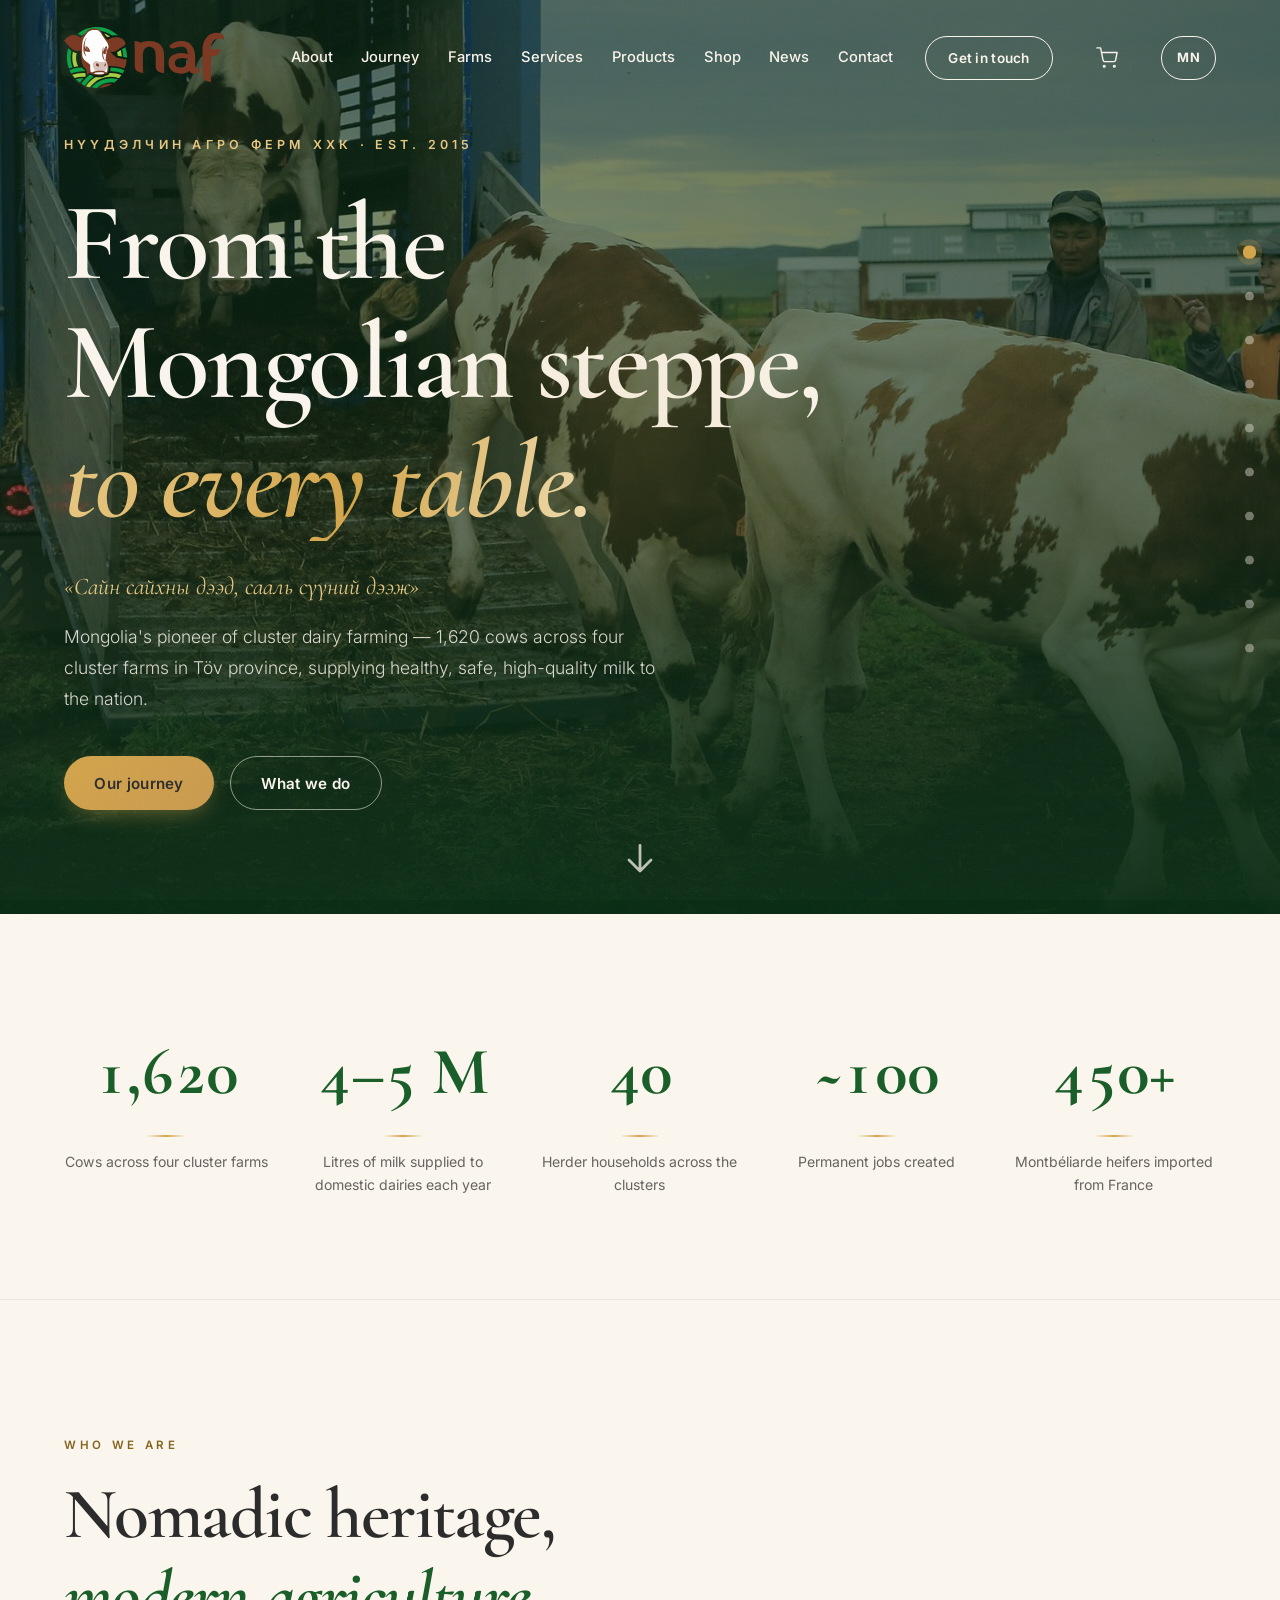
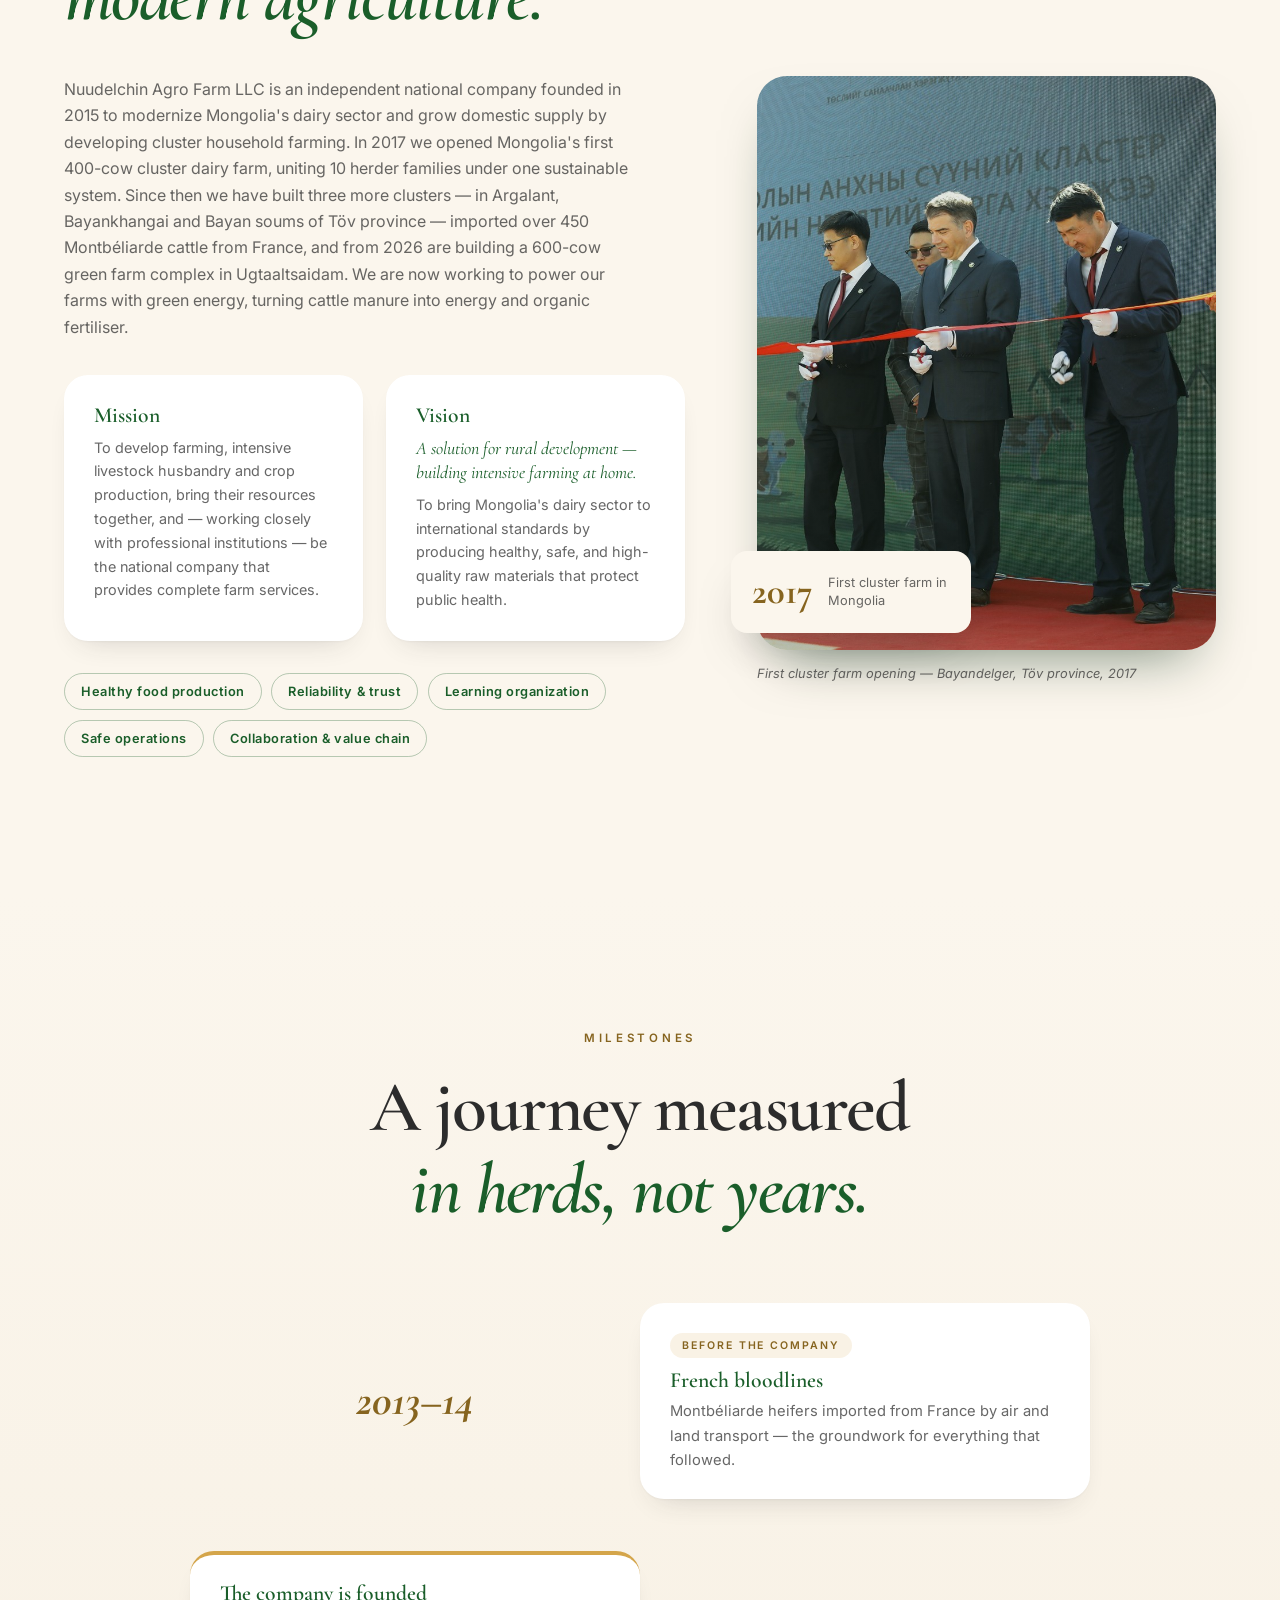
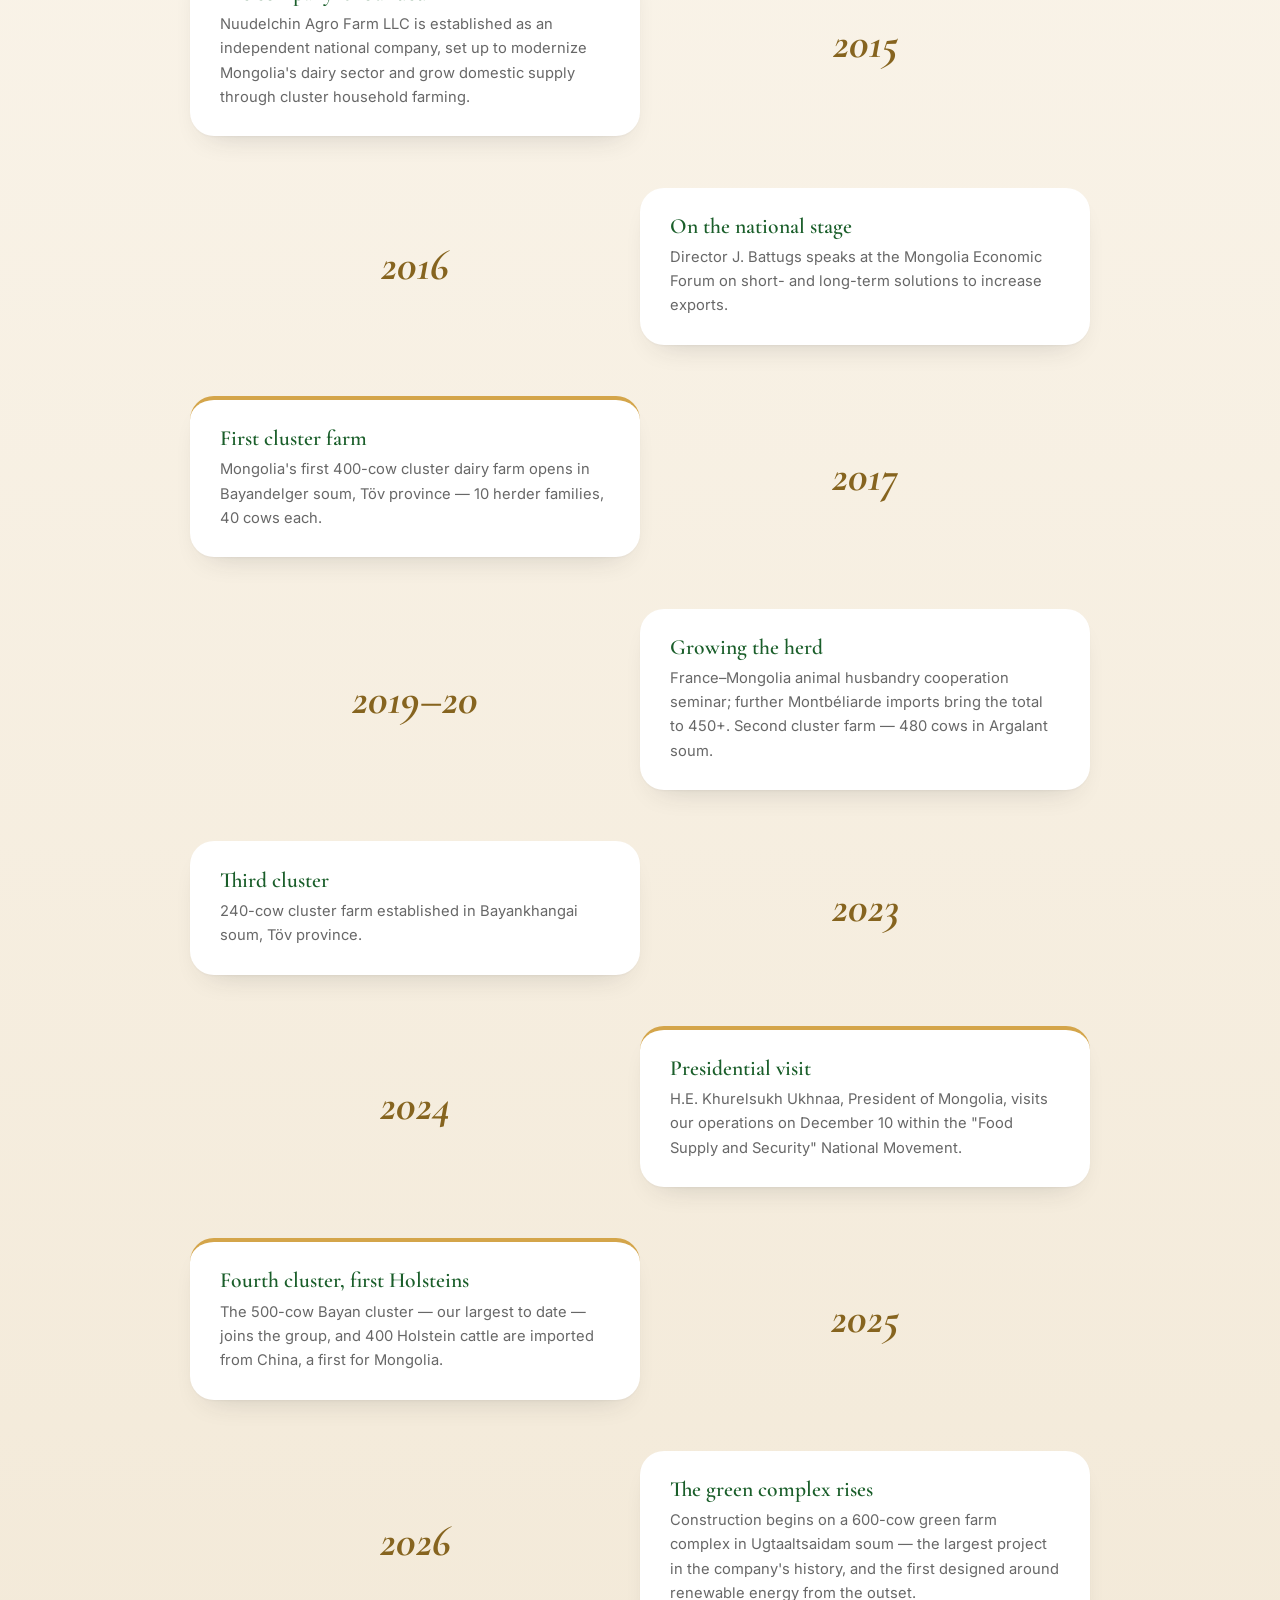
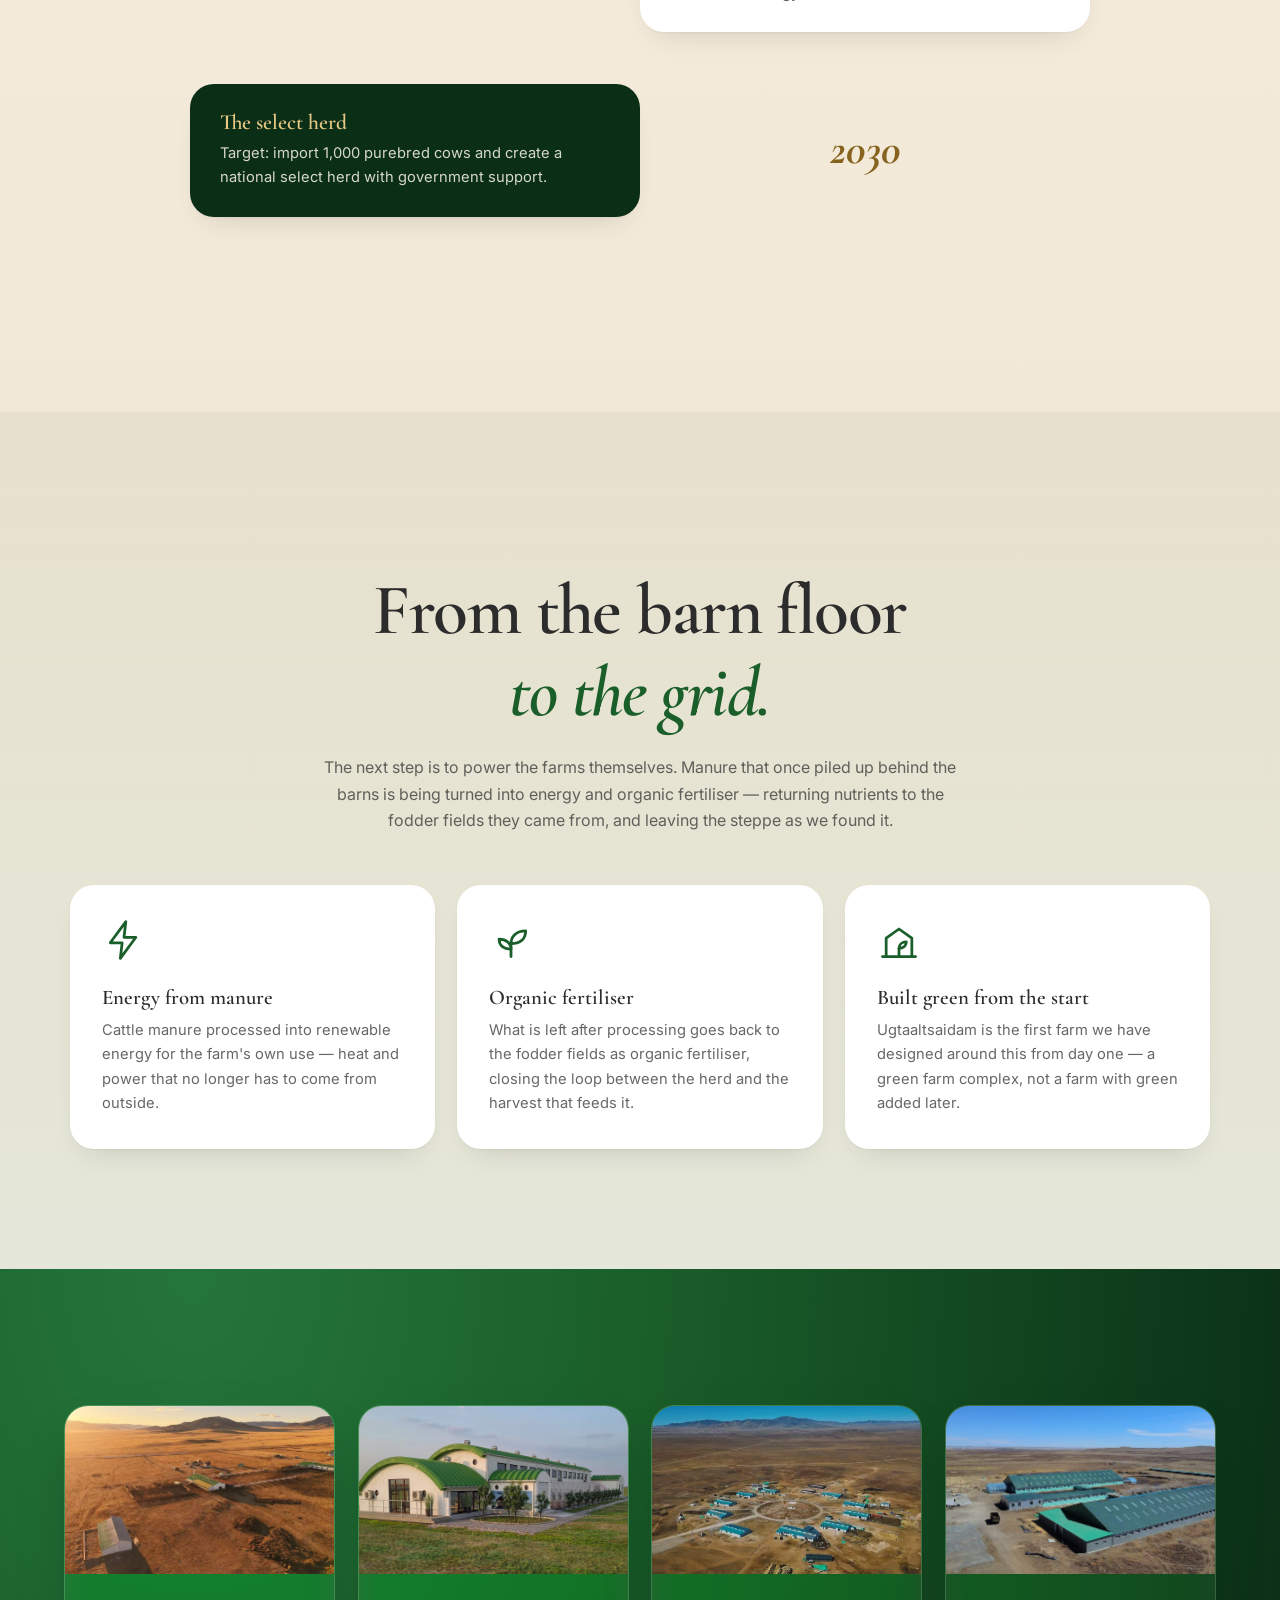
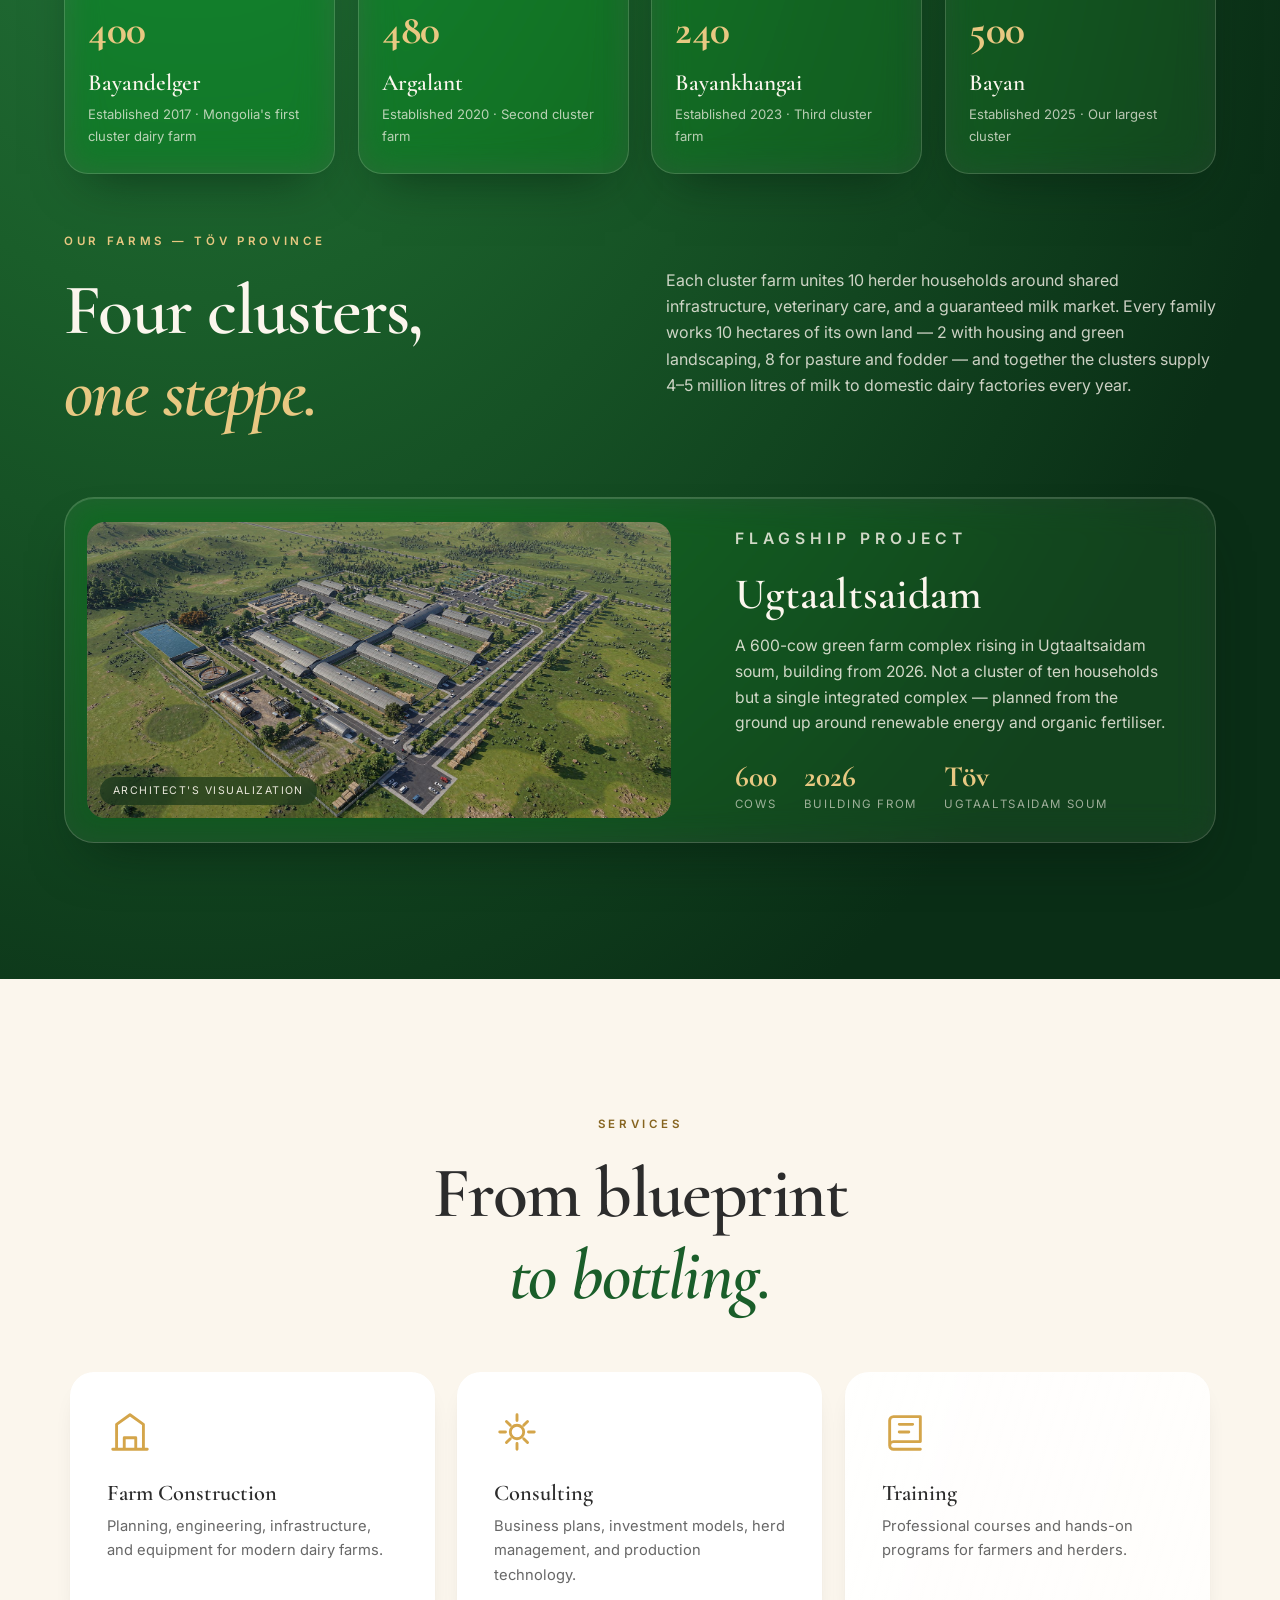
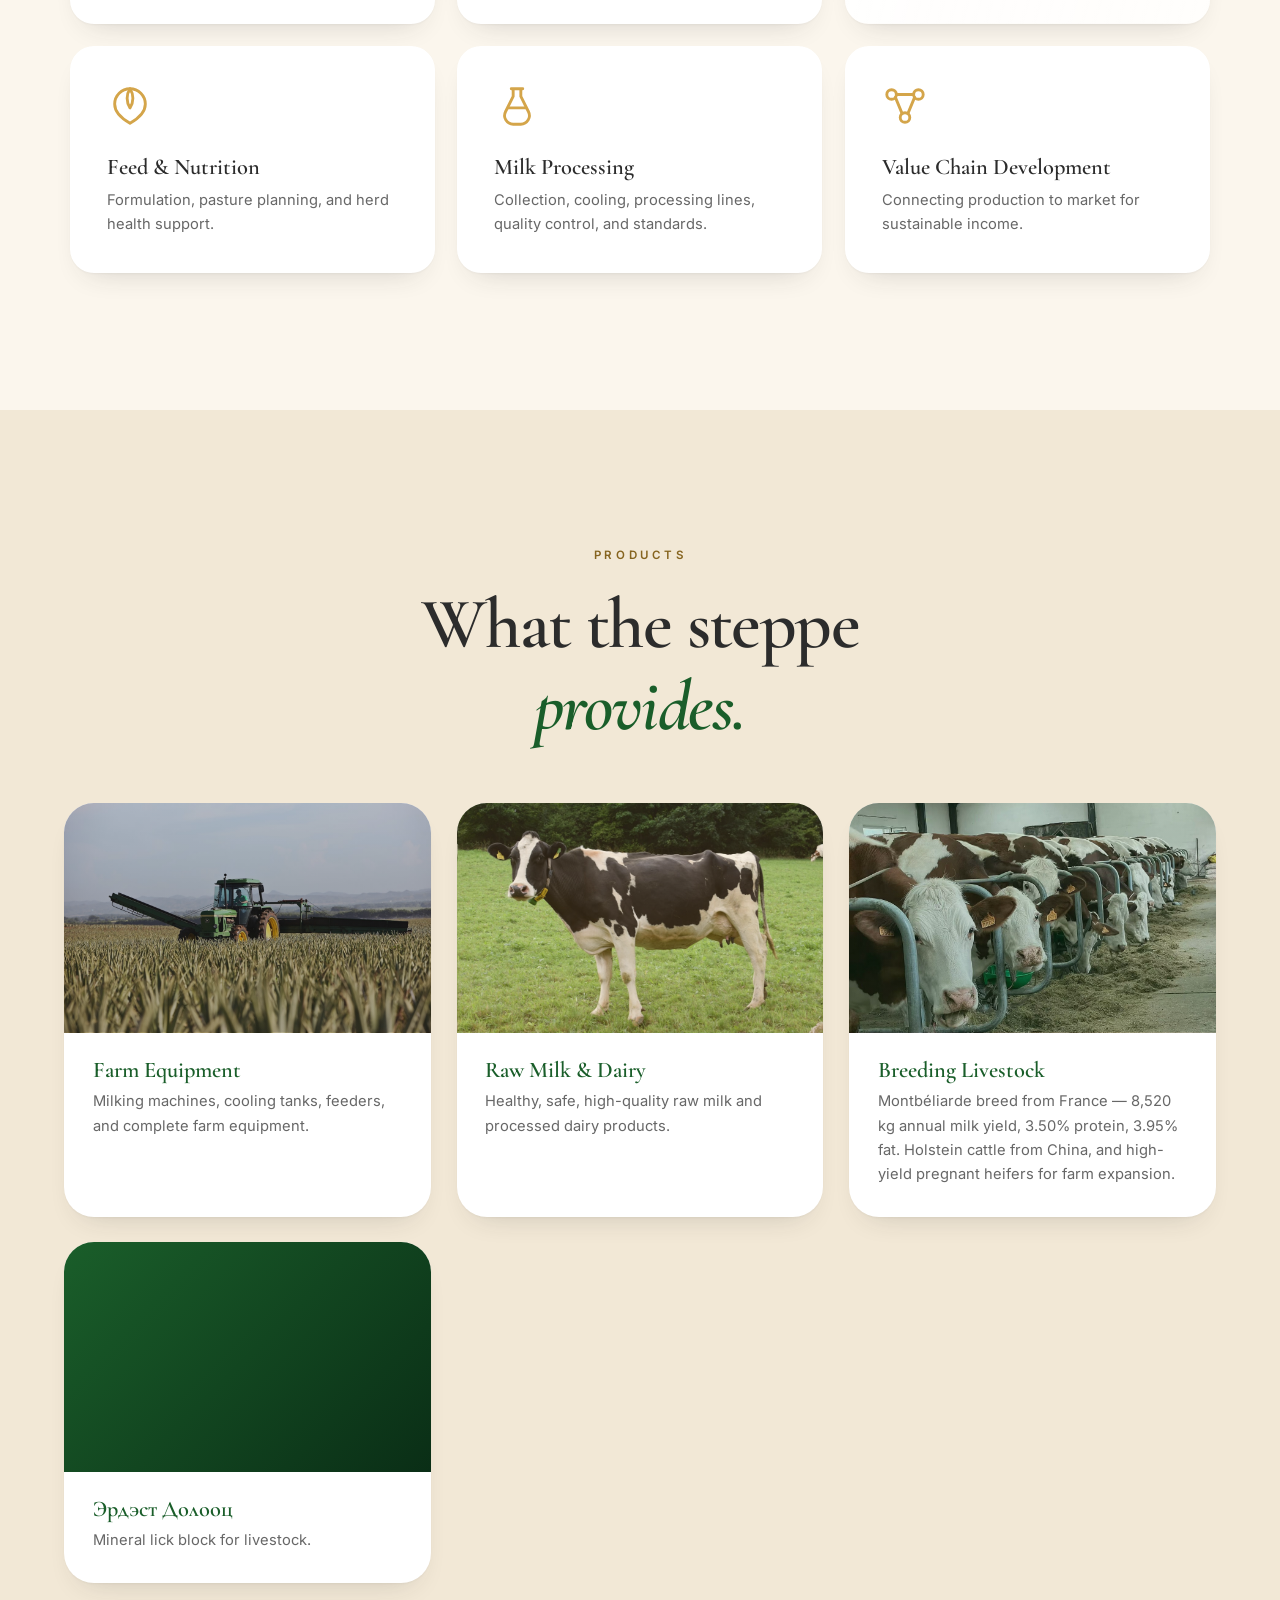
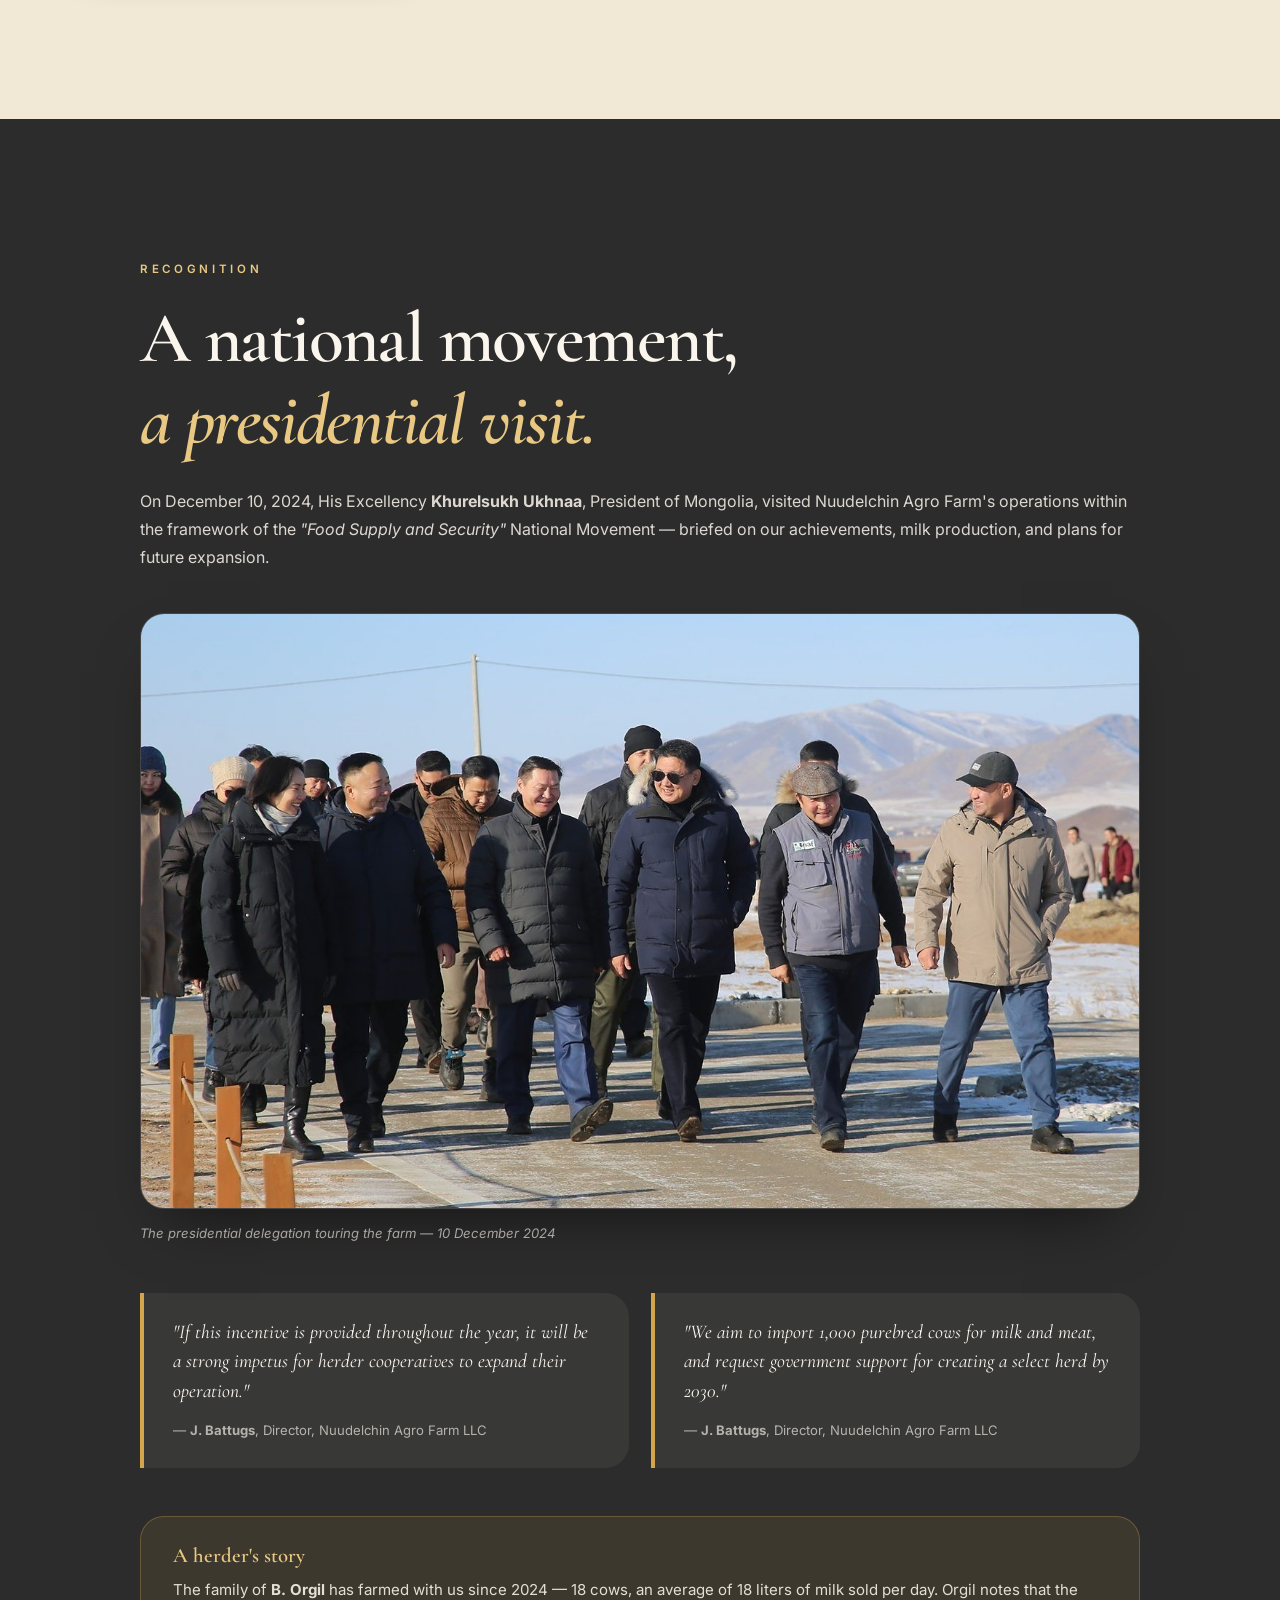
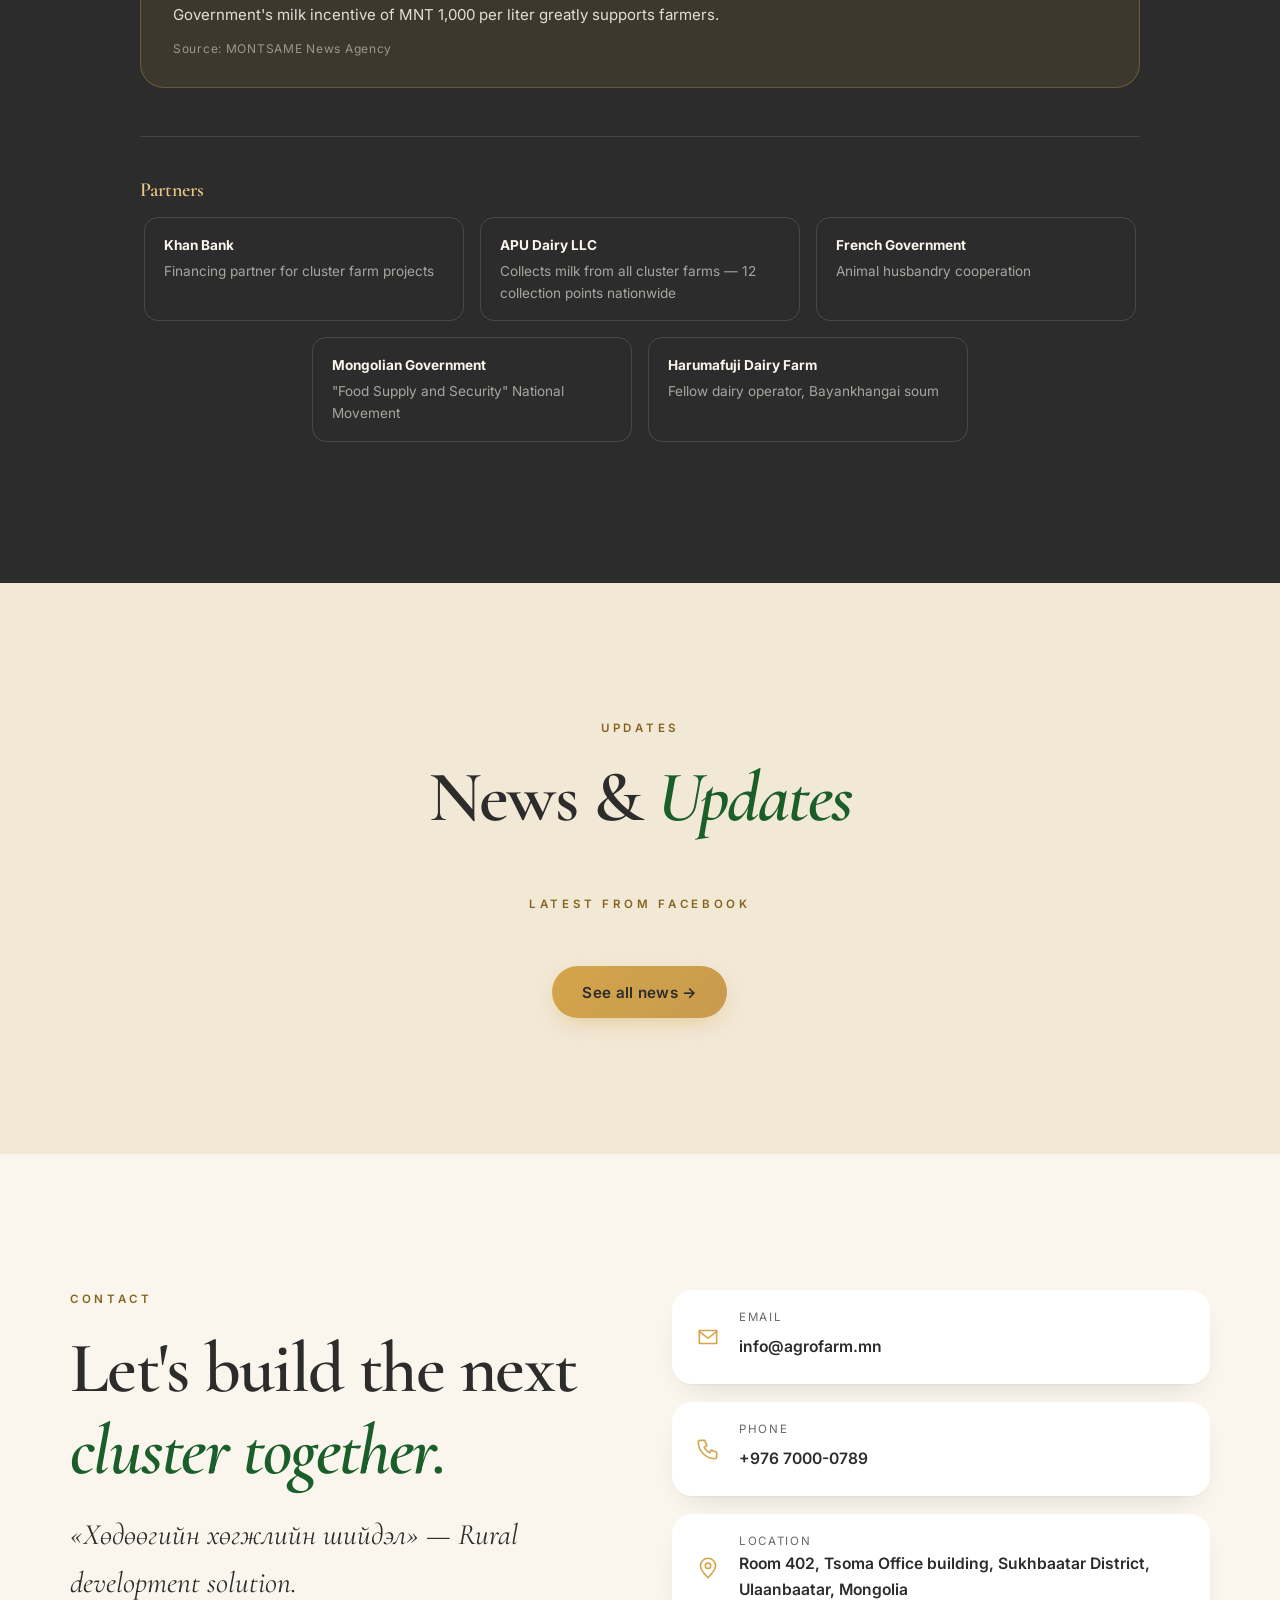
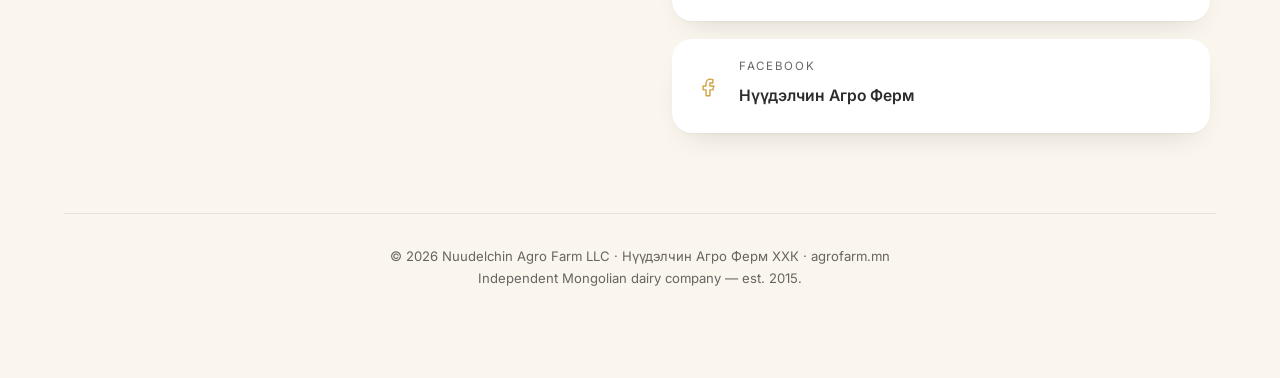
==== commit df9edad8: "Rework Farms section layout: full-width cluster cards, headline below Cards move from a cramped 2x2 " ====
--- a/index.html
+++ b/index.html
@@ -222,11 +222,6 @@
 <!-- ============ FARMS ============ -->
 <section class="farms" id="farms">
   <div class="farms__layout">
-  <div class="farms__head">
-    <p class="kicker kicker--light reveal" data-en="Our farms — Töv province" data-mn="Манай фермүүд — Төв аймаг">Our farms — Töv province</p>
-    <h2 class="reveal" data-en="Four clusters,<br><em>one steppe.</em>" data-mn="Дөрвөн кластер,<br><em>нэг тал нутаг.</em>">Four clusters,<br><em>one steppe.</em></h2>
-    <p class="reveal" data-en="Each cluster farm unites 10 herder households around shared infrastructure, veterinary care, and a guaranteed milk market. Every family works 10 hectares of its own land — 2 with housing and green landscaping, 8 for pasture and fodder — and together the clusters supply 4–5 million litres of milk to domestic dairy factories every year." data-mn="Кластер ферм бүр 10 малчин өрхийг дундын дэд бүтэц, мал эмнэлгийн үйлчилгээ, баталгаат сүүний зах зээлээр нэгтгэдэг. Өрх бүр өөрийн 10 га газартай — 2 га-д ногоон байгууламж бүхий орон сууц, 8 га-г бэлчээр, тэжээлийн тариалалтад ашигладаг. Кластерууд жил бүр 4–5 сая литр сүүг дотоодын сүүний үйлдвэрүүдэд нийлүүлдэг.">Each cluster farm unites 10 herder households around shared infrastructure, veterinary care, and a guaranteed milk market. Every family works 10 hectares of its own land — 2 with housing and green landscaping, 8 for pasture and fodder — and together the clusters supply 4–5 million litres of milk to domestic dairy factories every year.</p>
-  </div>
   <div class="farms__grid">
     <article class="farm reveal reveal--scale" data-tilt>
       <div class="farm__photo"><img src="img/farm-bayandelger.jpg" width="1200" height="675" loading="lazy" decoding="async" alt="Aerial view of the Bayandelger cluster farm at sunset"></div>
@@ -260,6 +255,13 @@
         <p class="farm__meta" data-en="Established 2025 · Our largest cluster" data-mn="2025 онд байгуулагдсан · Хамгийн том кластер">Established 2025 · Our largest cluster</p>
       </div>
     </article>
+  </div>
+  <div class="farms__head">
+    <div class="farms__title">
+      <p class="kicker kicker--light reveal" data-en="Our farms — Töv province" data-mn="Манай фермүүд — Төв аймаг">Our farms — Töv province</p>
+      <h2 class="reveal" data-en="Four clusters,<br><em>one steppe.</em>" data-mn="Дөрвөн кластер,<br><em>нэг тал нутаг.</em>">Four clusters,<br><em>one steppe.</em></h2>
+    </div>
+    <p class="farms__lede reveal" data-en="Each cluster farm unites 10 herder households around shared infrastructure, veterinary care, and a guaranteed milk market. Every family works 10 hectares of its own land — 2 with housing and green landscaping, 8 for pasture and fodder — and together the clusters supply 4–5 million litres of milk to domestic dairy factories every year." data-mn="Кластер ферм бүр 10 малчин өрхийг дундын дэд бүтэц, мал эмнэлгийн үйлчилгээ, баталгаат сүүний зах зээлээр нэгтгэдэг. Өрх бүр өөрийн 10 га газартай — 2 га-д ногоон байгууламж бүхий орон сууц, 8 га-г бэлчээр, тэжээлийн тариалалтад ашигладаг. Кластерууд жил бүр 4–5 сая литр сүүг дотоодын сүүний үйлдвэрүүдэд нийлүүлдэг.">Each cluster farm unites 10 herder households around shared infrastructure, veterinary care, and a guaranteed milk market. Every family works 10 hectares of its own land — 2 with housing and green landscaping, 8 for pasture and fodder — and together the clusters supply 4–5 million litres of milk to domestic dairy factories every year.</p>
   </div>
   </div>
 
--- a/style.css
+++ b/style.css
@@ -465,16 +465,18 @@
   color:var(--cream);
 }
 .farms h2 em{ color:var(--gold-soft); }
-/* Editorial split: intro copy on the left, the four cluster cards as a 2×2
-   grid on the right (was: copy stacked above a single full-width card row). */
-.farms__layout{
-  display:grid; grid-template-columns:0.85fr 1.15fr;
-  gap:clamp(2rem, 5vw, 4.5rem); align-items:center;
-  max-width:1240px; margin:0 auto;
-}
-.farms__head{ max-width:none; margin-bottom:0; }
-.farms__head p:last-child{ color:rgba(251,246,237,.8); margin-top:1.2rem; }
-.farms__grid{ display:grid; grid-template-columns:repeat(2, 1fr); gap:1.4rem; }
+/* The four cluster cards run full width across the top; the headline and the
+   intro paragraph sit beneath them as a two-column row. (Earlier the copy was
+   a left column beside a 2×2 card grid — the cards were cramped and the
+   headline column ran much longer than the cards in Mongolian.) */
+.farms__layout{ max-width:1240px; margin:0 auto; }
+.farms__grid{ display:grid; grid-template-columns:repeat(4, 1fr); gap:1.4rem; }
+.farms__head{
+  display:grid; grid-template-columns:1fr 1fr;
+  gap:clamp(1.6rem, 4vw, 4rem); align-items:center;
+  max-width:none; margin:clamp(2.6rem, 5vw, 3.6rem) 0 0;
+}
+.farms__lede{ color:rgba(251,246,237,.8); }
 /* data-tilt cards get perspective rotation from JS; transform-style keeps the
    inner content lifted */
 .farm{
@@ -928,9 +930,13 @@
 /* ==========================================================================
    NEW LAYOUT RESPONSIVE — farms two-column + services 3-up (placed last)
    ========================================================================== */
+@media (max-width: 1024px){
+  /* Four cluster cards across is too tight below ~1024 — drop to two rows */
+  .farms__grid{ grid-template-columns:repeat(2, 1fr); }
+}
 @media (max-width: 820px){
-  /* Farms: stack the copy above the 2×2 card grid instead of side-by-side */
-  .farms__layout{ grid-template-columns:1fr; gap:2.4rem; }
+  /* Headline and intro stack instead of sitting side by side */
+  .farms__head{ grid-template-columns:1fr; gap:1.2rem; }
   /* Services: 3 columns is too tight on tablets — drop to 2 (→ 3 rows of 2) */
   .services__grid{ grid-template-columns:1fr 1fr; }
   .news__grid{ grid-template-columns:1fr 1fr; }
@@ -1173,8 +1179,8 @@
 }
 .farm__photo img{ width:100%; height:100%; object-fit:cover; transition:transform .8s var(--ease-out); }
 .farm:hover .farm__photo img{ transform:scale(1.06); }
-.farm__body{ padding:1.5rem 1.7rem 1.8rem; }
-.farm__body .farm__count{ font-size:2.9rem; }
+.farm__body{ padding:1.35rem 1.45rem 1.6rem; }
+.farm__body .farm__count{ font-size:2.6rem; }
 
 /* --- Ugtaaltsaidam: not a ten-household cluster, so it sits apart from the
    four cluster cards as a full-width feature. --- */
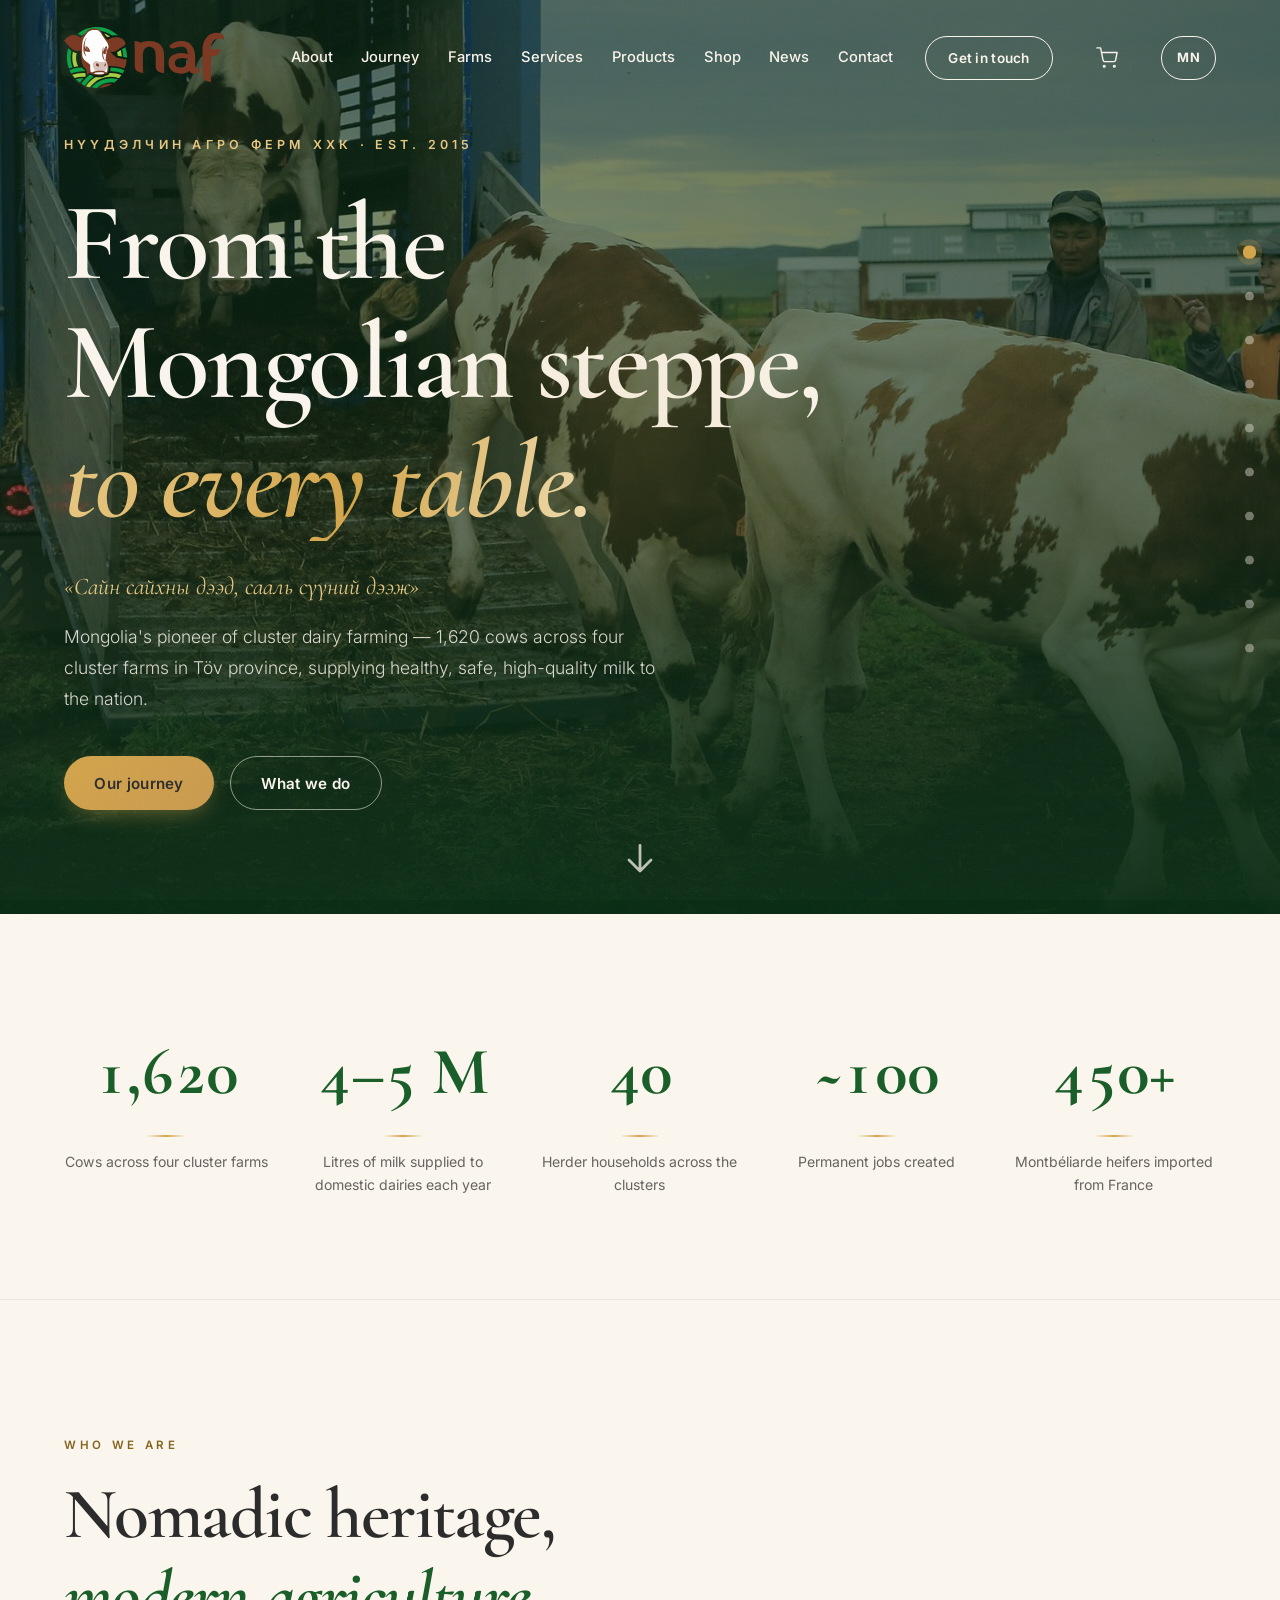
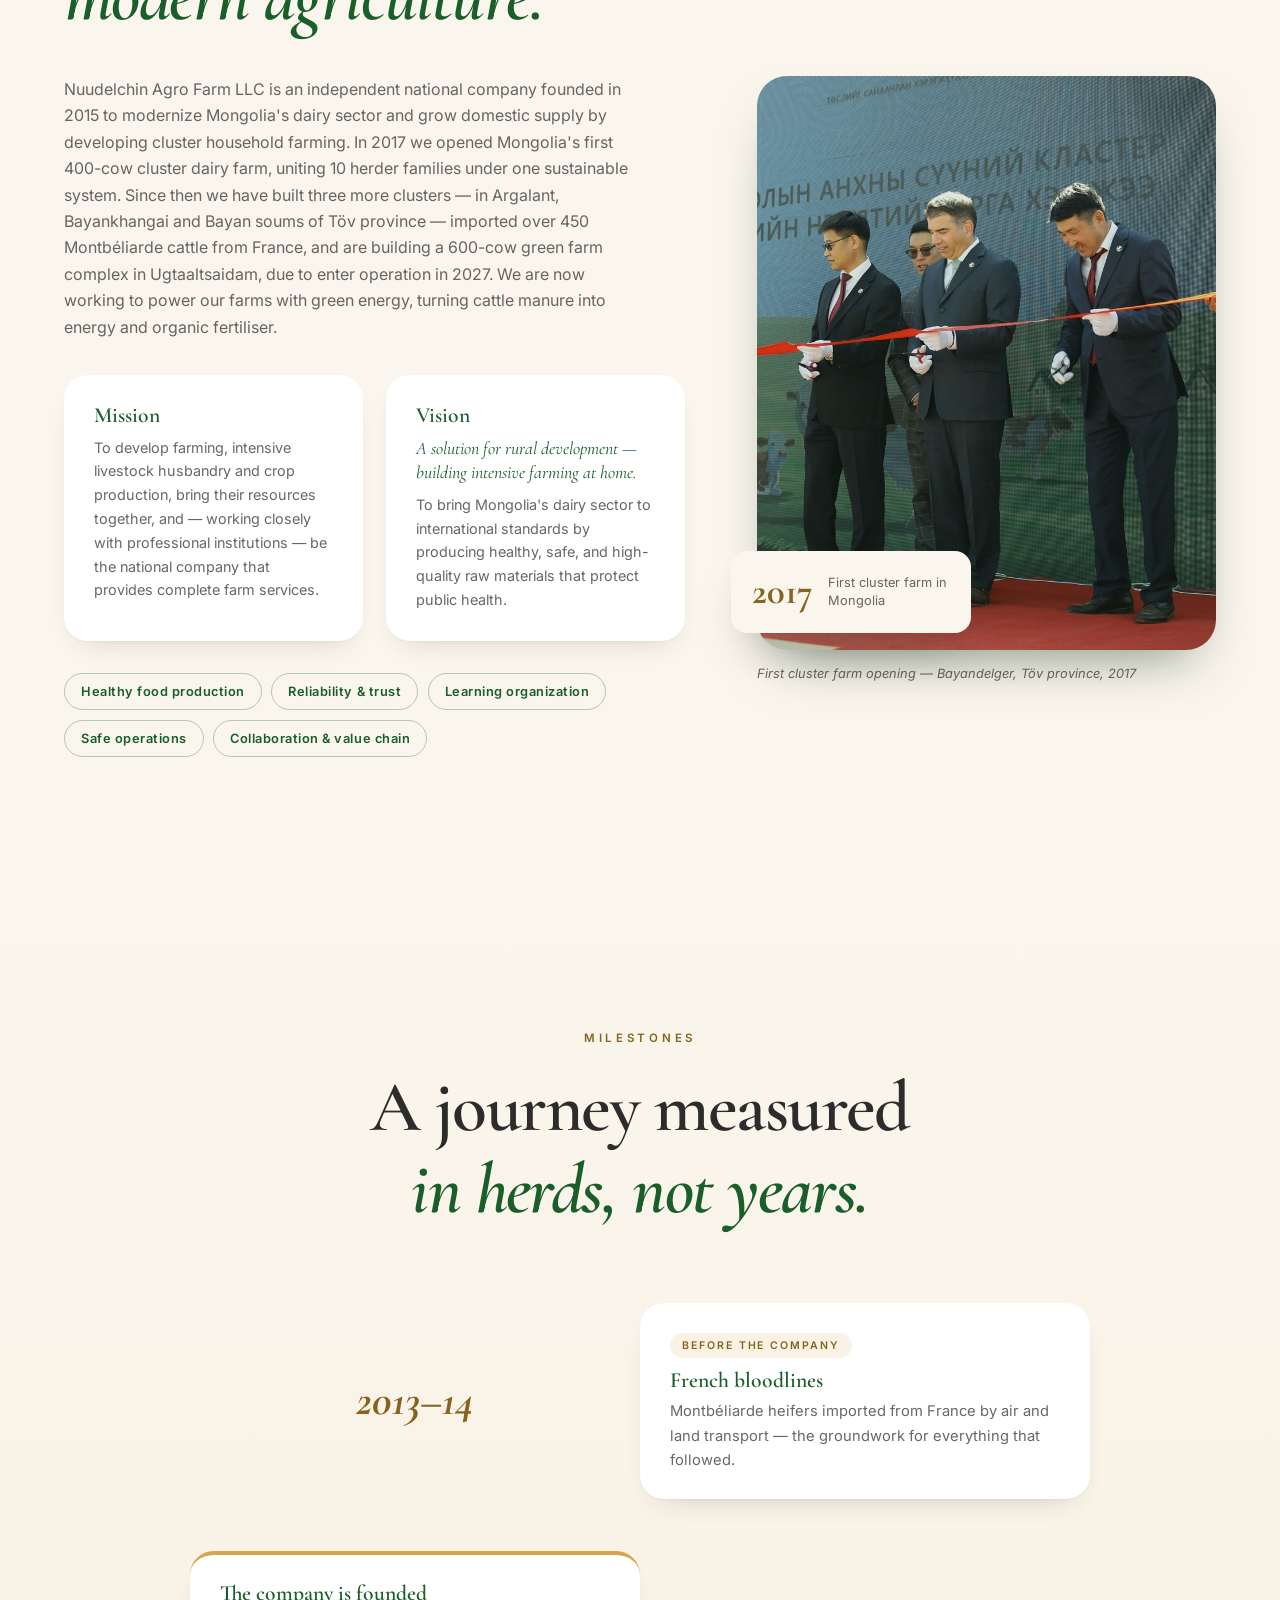
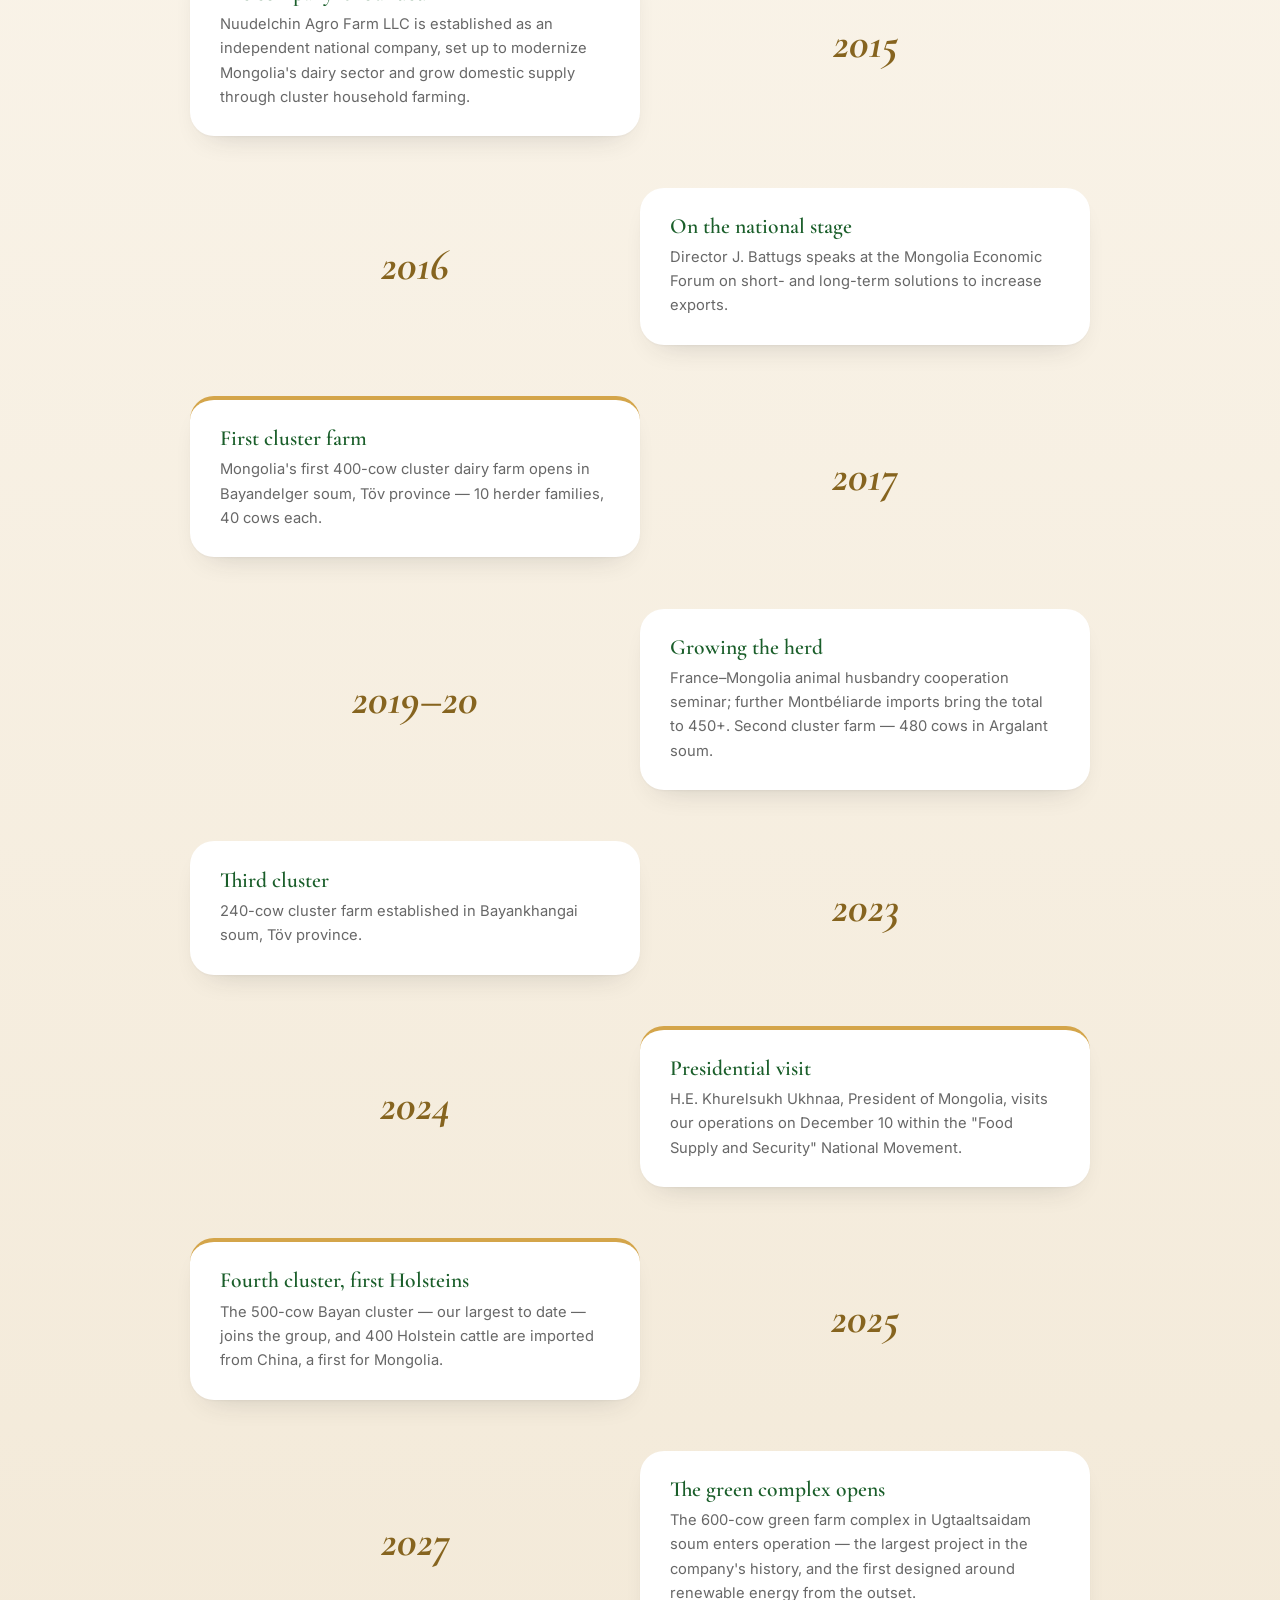
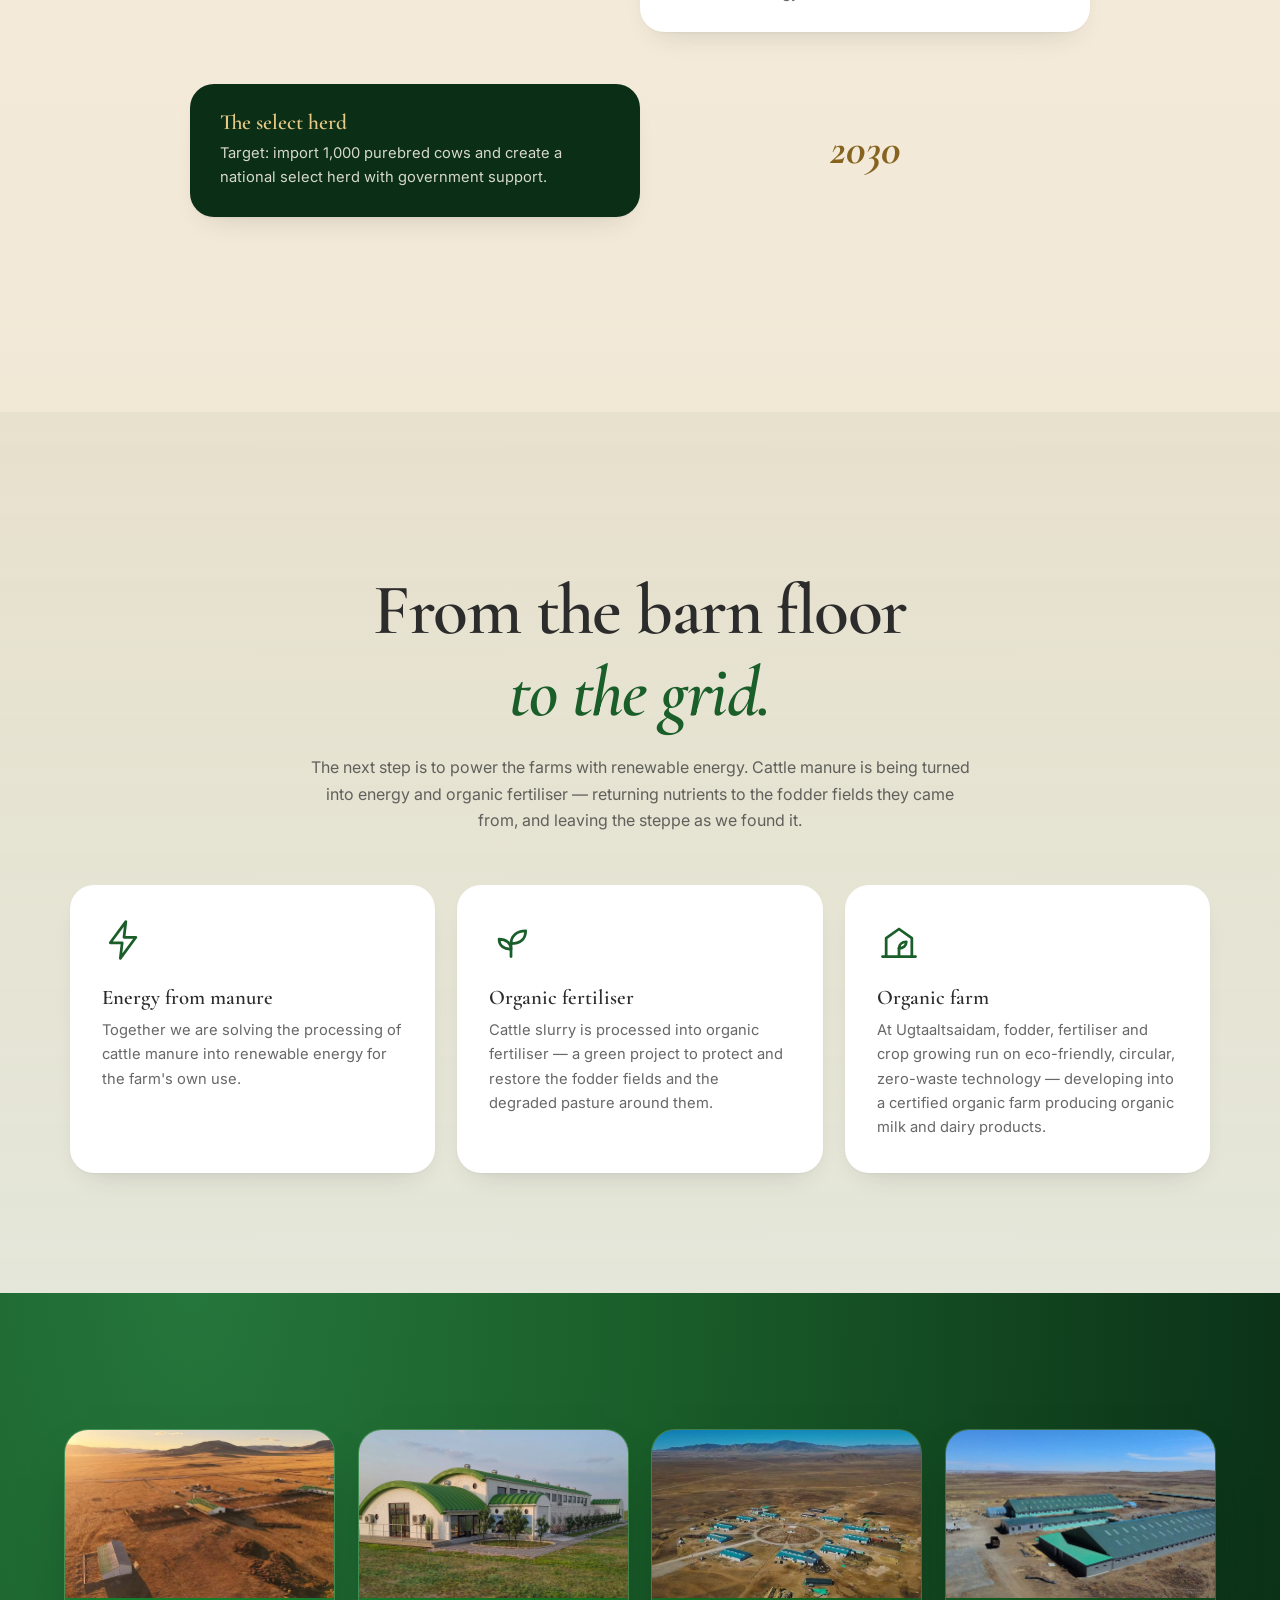
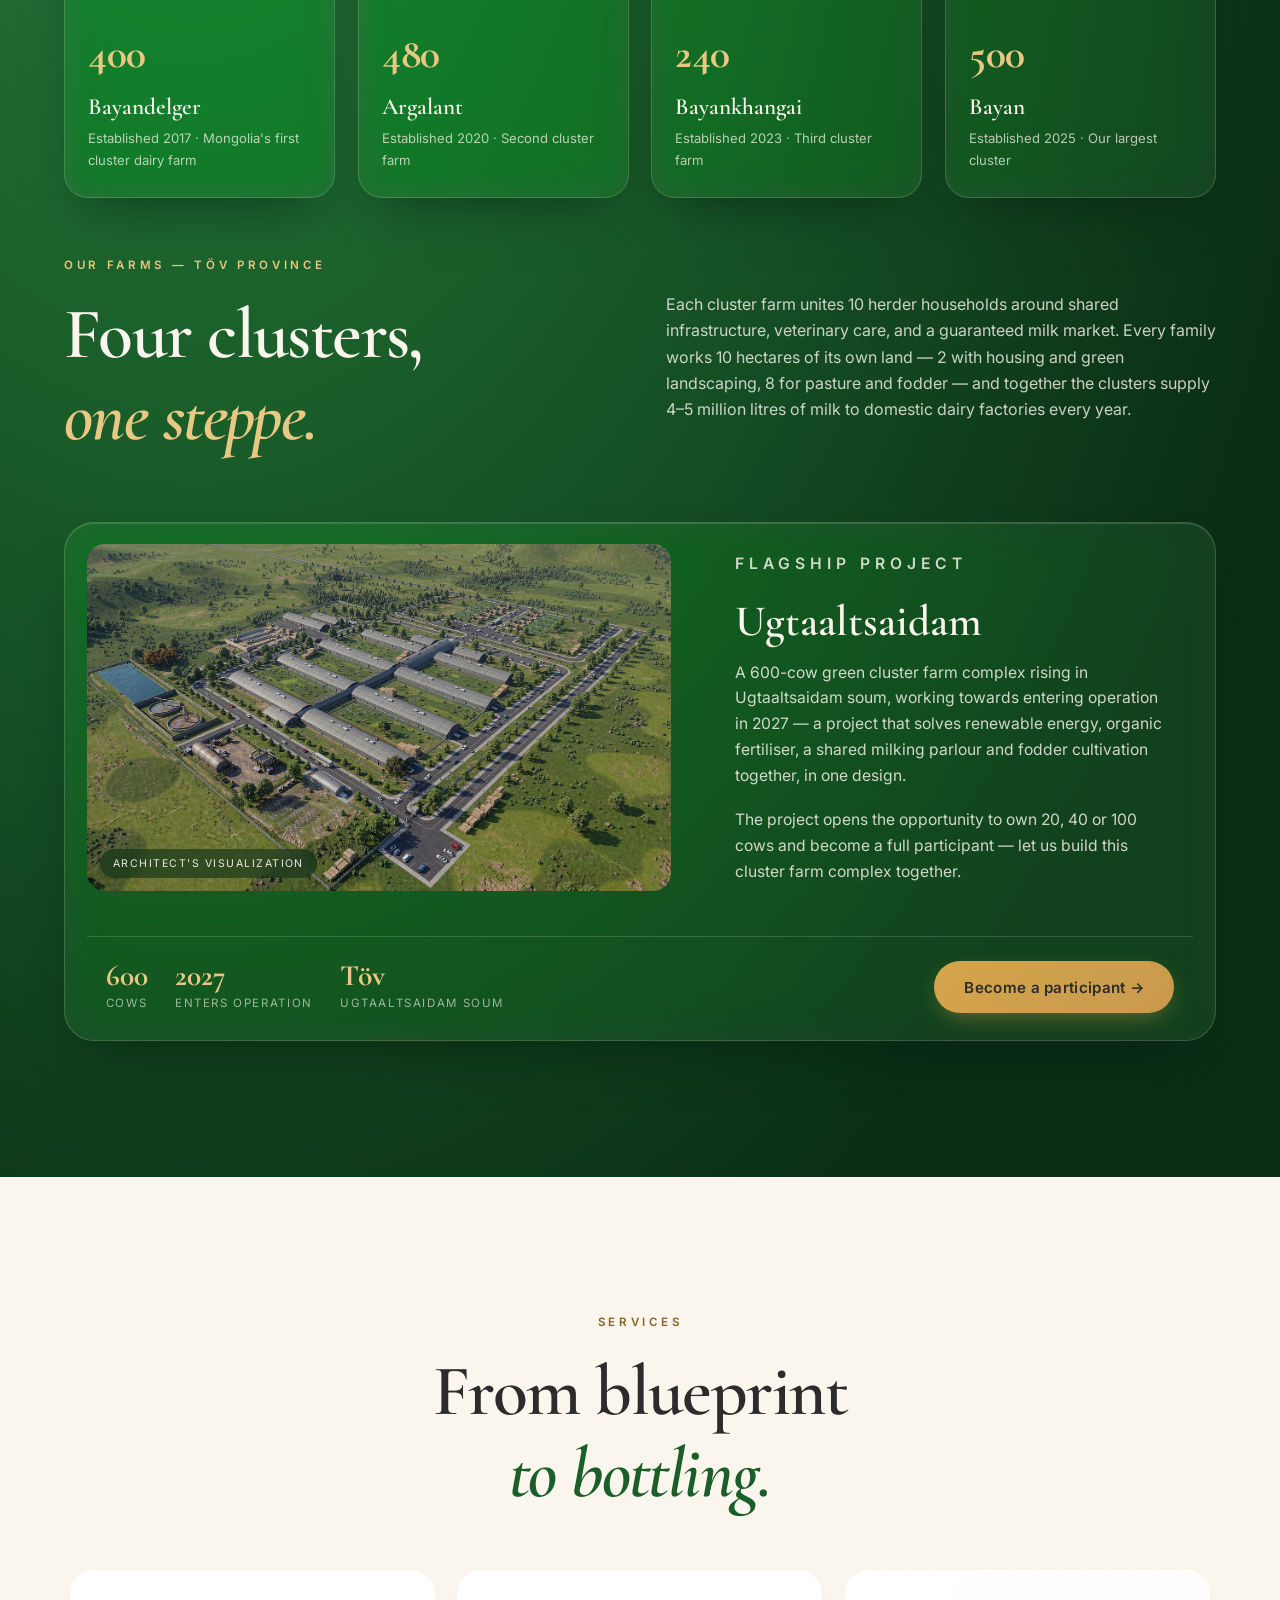
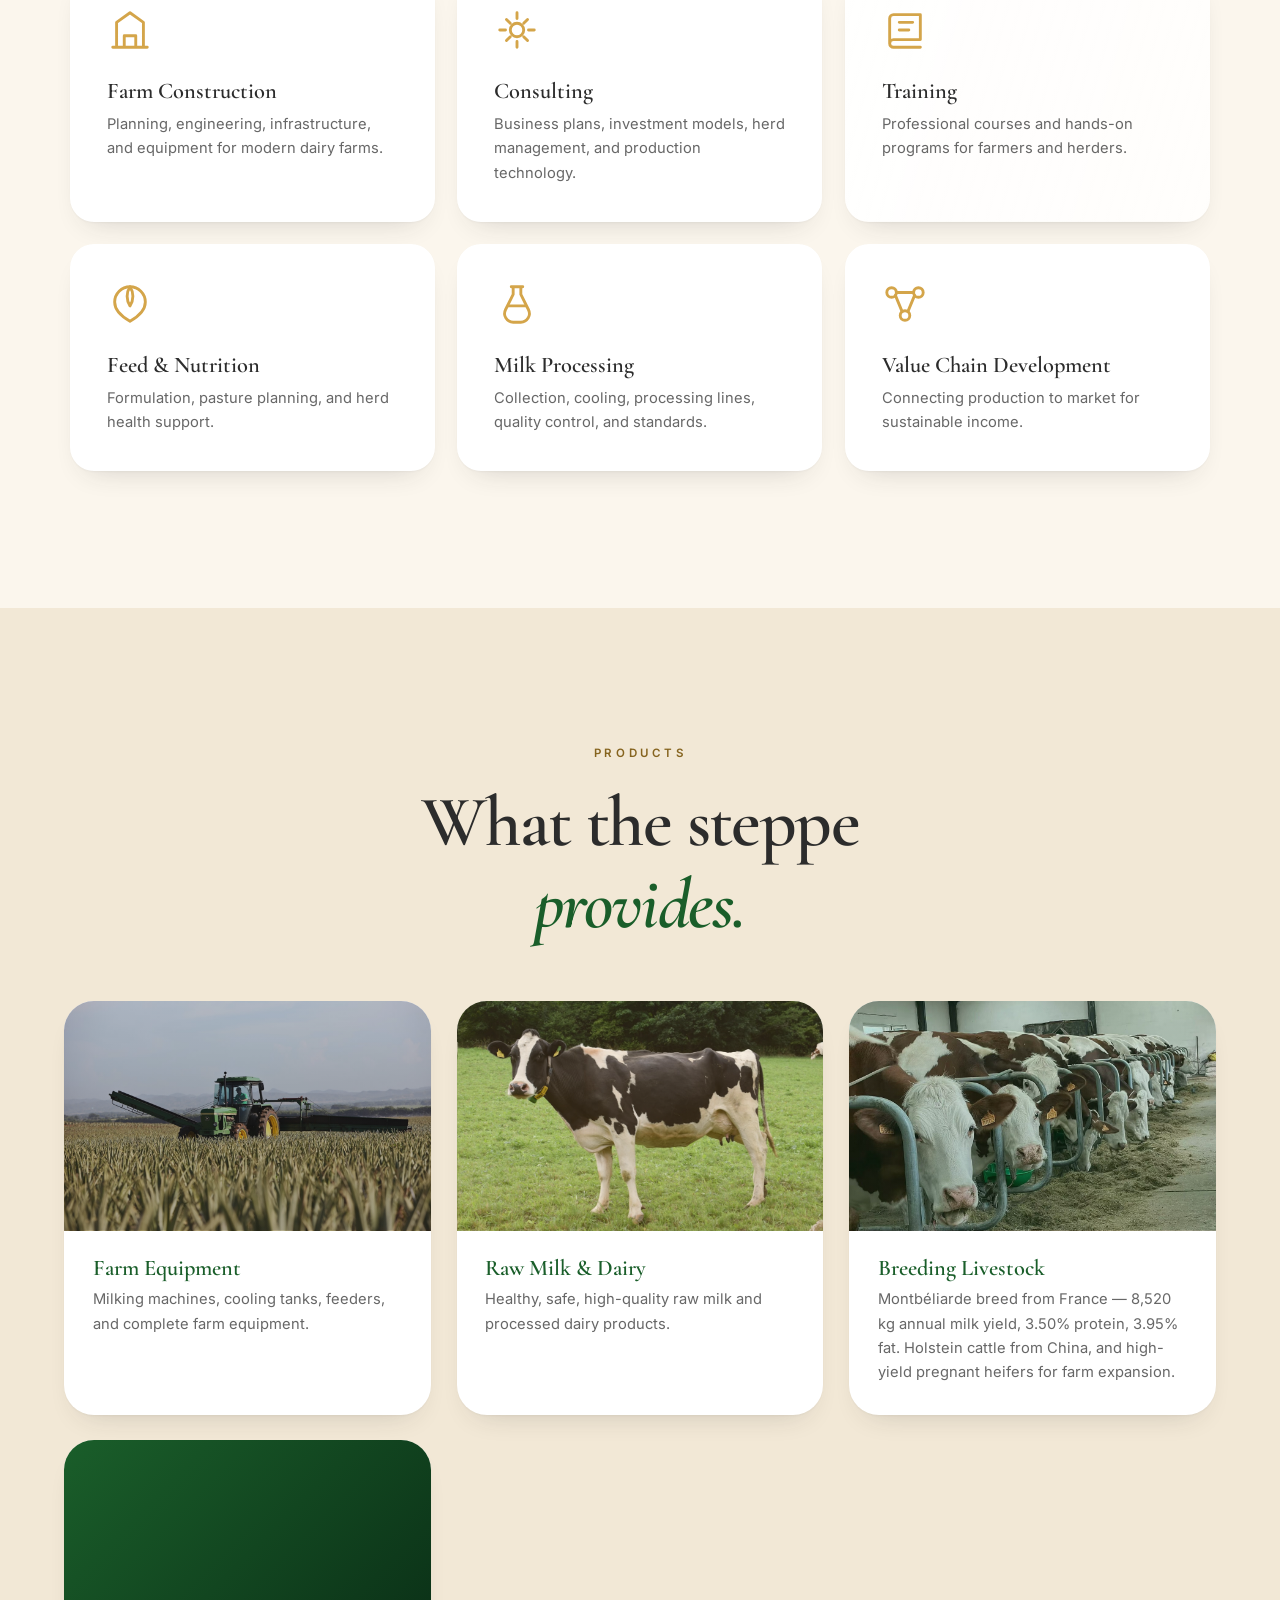
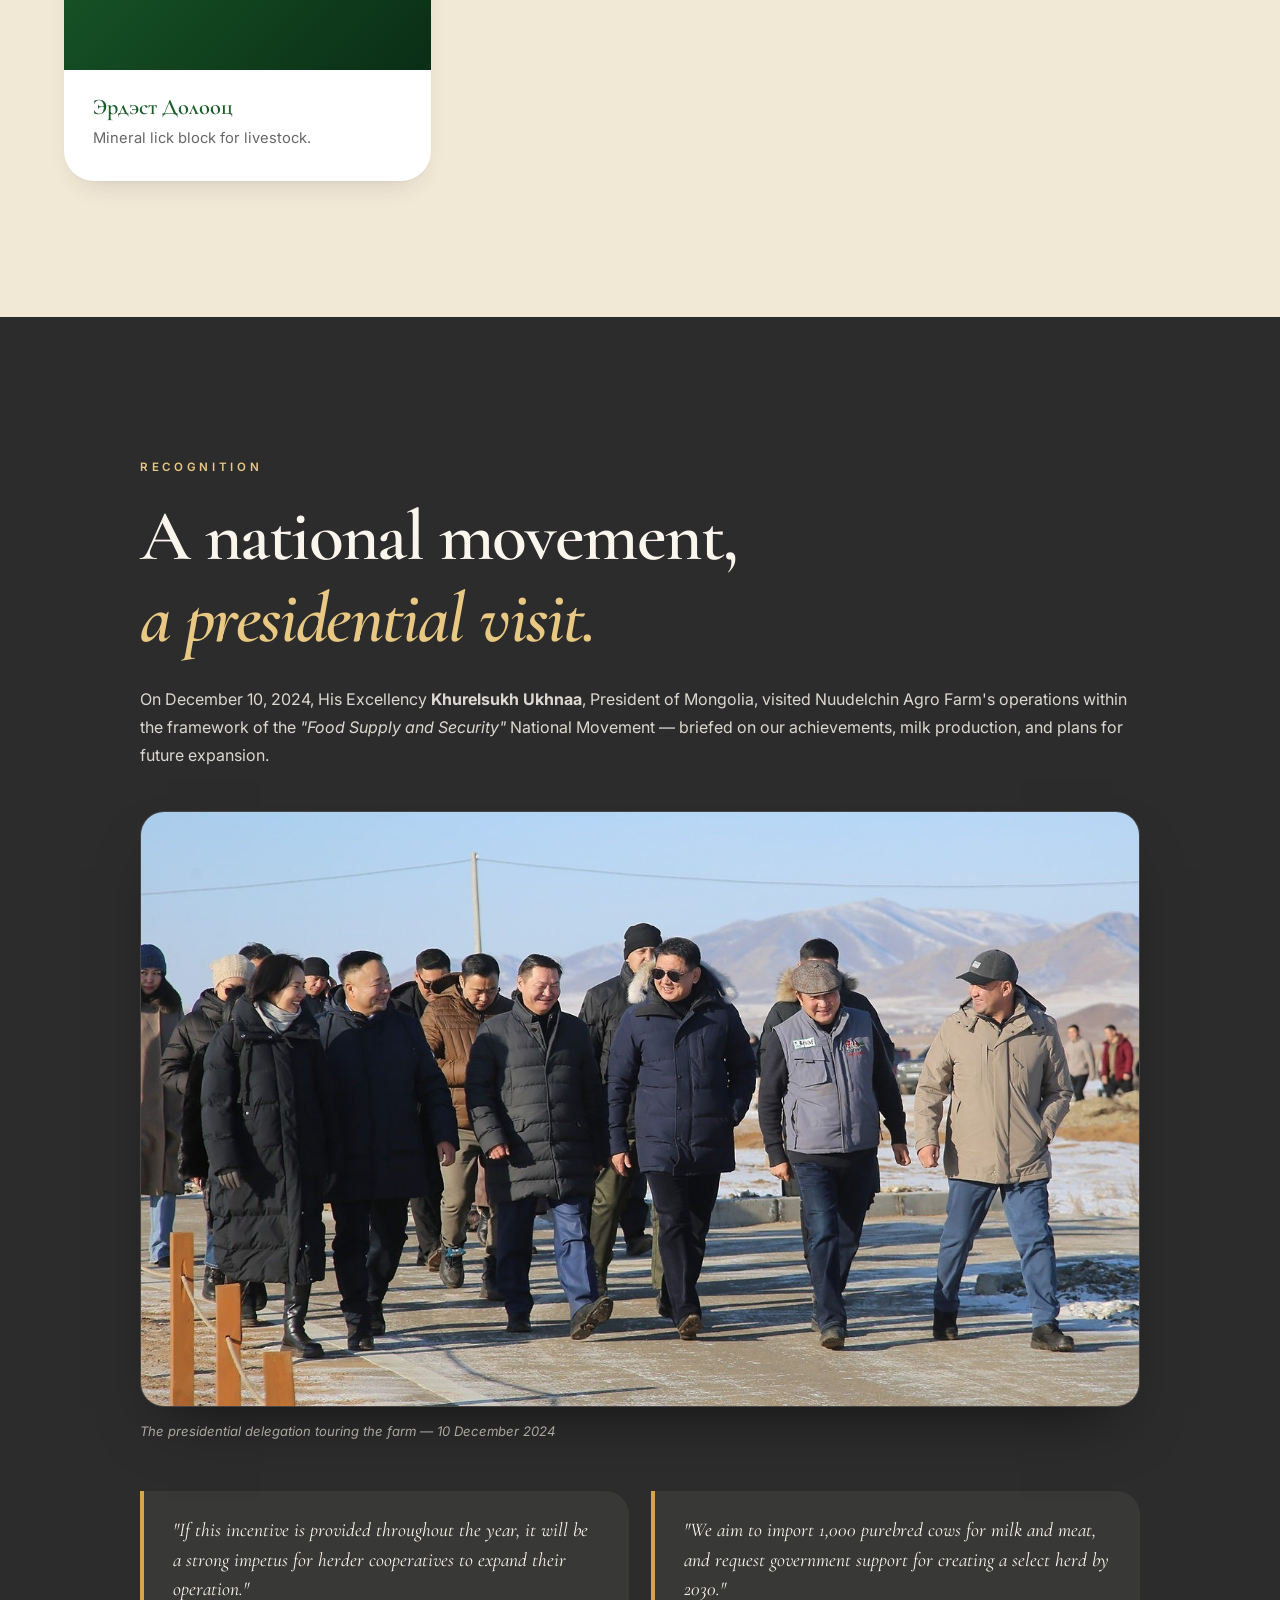
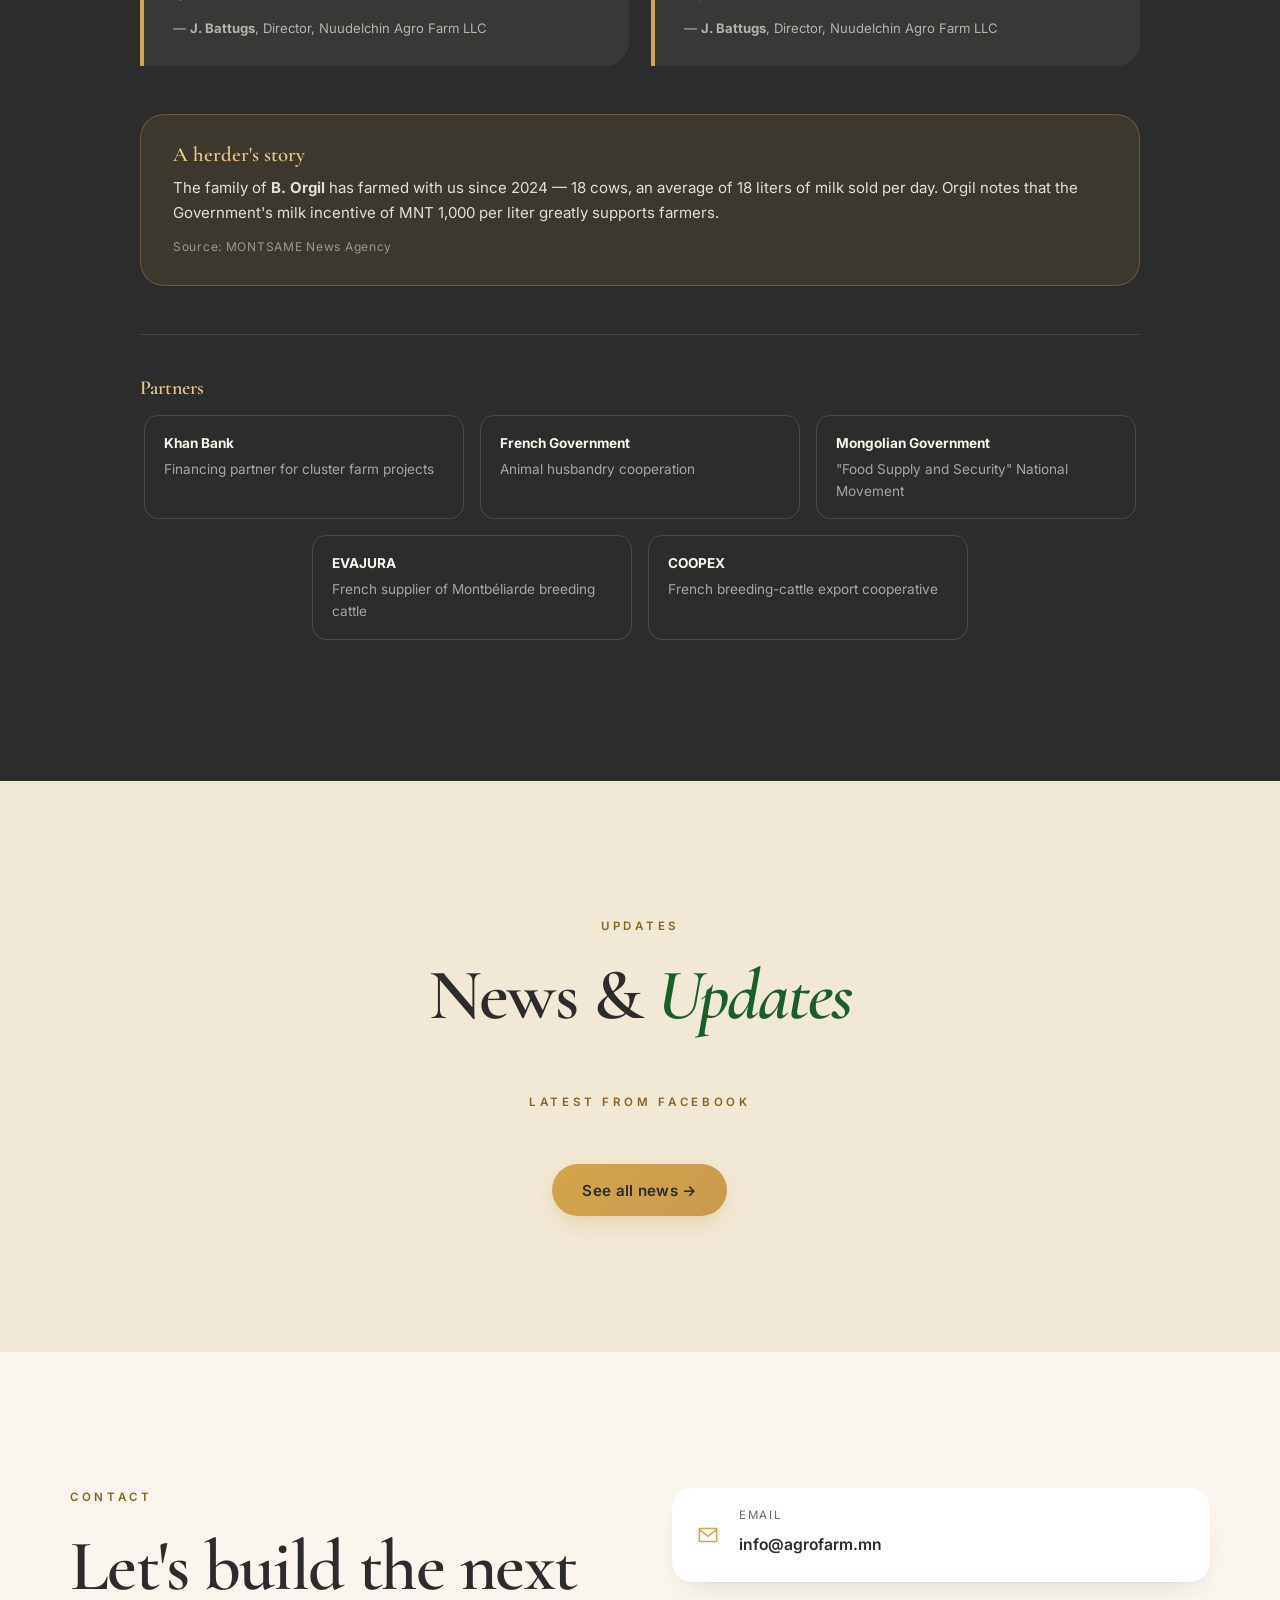
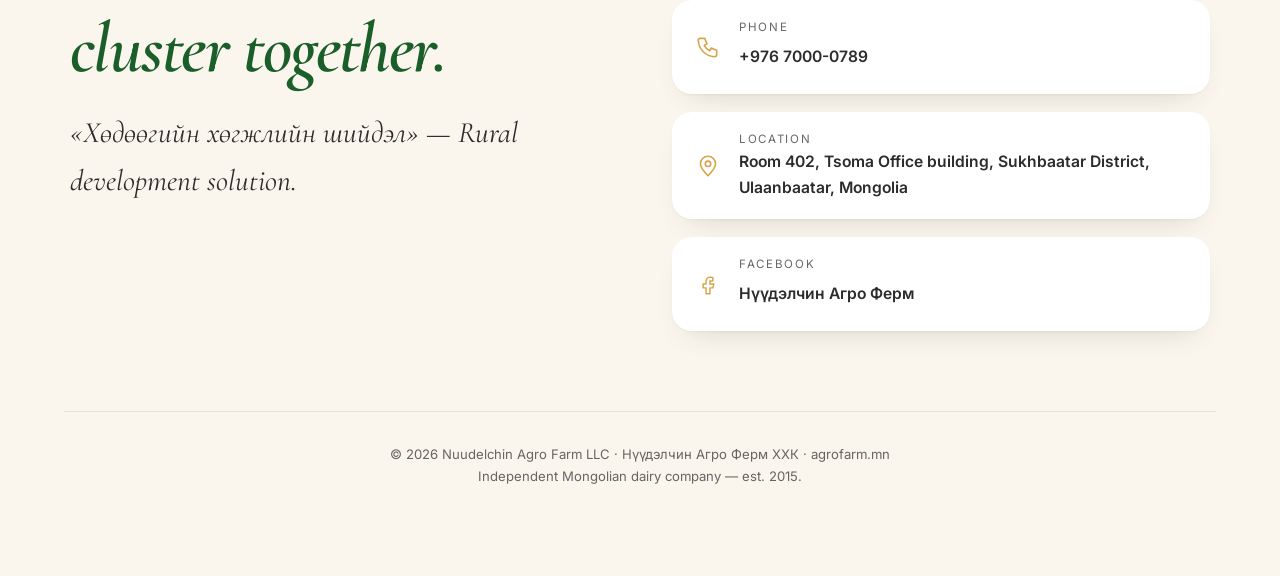
==== commit df74b539: "Push Ugtaaltsaidam timeline to 2027, add participant CTA, update partners Ugtaaltsaidam moves from "" ====
--- a/index.html
+++ b/index.html
@@ -134,7 +134,7 @@
       <h2 class="reveal" data-en="Nomadic heritage,<br><em>modern agriculture.</em>" data-mn="Нүүдэлчин өв уламжлал,<br><em>орчин үеийн хөдөө аж ахуй.</em>">Nomadic heritage,<br><em>modern agriculture.</em></h2>
     </div>
     <div class="about__text">
-      <p class="reveal" data-en="Nuudelchin Agro Farm LLC is an independent national company founded in 2015 to modernize Mongolia&apos;s dairy sector and grow domestic supply by developing cluster household farming. In 2017 we opened Mongolia&apos;s first 400-cow cluster dairy farm, uniting 10 herder families under one sustainable system. Since then we have built three more clusters — in Argalant, Bayankhangai and Bayan soums of T&ouml;v province — imported over 450 Montb&eacute;liarde cattle from France, and from 2026 are building a 600-cow green farm complex in Ugtaaltsaidam. We are now working to power our farms with green energy, turning cattle manure into energy and organic fertiliser." data-mn="Нүүдэлчин Агро Ферм ХХК нь 2015 оноос Монголын сүүний салбарыг шинэчлэх, дотоодын нийлүүлэлтийг нэмэгдүүлэх кластер өрхийн фермийн аж ахуйг хөгжүүлэх зорилготойгоор байгуулагдсан үндэсний бие даасан компани юм. Бид 2017 онд Монголын анхны 400 үнээний кластер сүүний фермийг нээж, 10 малчин өрхийг нэг тогтвортой системд нэгтгэсэн. Түүнээс хойш Төв аймгийн Аргалант, Баянхангай, Баян сумдад гурван кластерыг амжилттай хэрэгжүүлж, Францаас 450 гаруй Монбелиард үхэр импортолж, 2026 оноос Төв аймгийн Угтаалцайдам суманд 600 үнээний цогцолбор ногоон фермийг байгуулж байна. Цаашид фермийн аж ахуйгаа байгальд ээлтэй ногоон эрчим хүчээр хангаж, малын бууц шивхийг эрчим хүч, органик бордоо болгох чиглэлд ажиллаж байна.">Nuudelchin Agro Farm LLC is an independent national company founded in 2015 to modernize Mongolia's dairy sector and grow domestic supply by developing cluster household farming. In 2017 we opened Mongolia's first 400-cow cluster dairy farm, uniting 10 herder families under one sustainable system. Since then we have built three more clusters — in Argalant, Bayankhangai and Bayan soums of Töv province — imported over 450 Montbéliarde cattle from France, and from 2026 are building a 600-cow green farm complex in Ugtaaltsaidam. We are now working to power our farms with green energy, turning cattle manure into energy and organic fertiliser.</p>
+      <p class="reveal" data-en="Nuudelchin Agro Farm LLC is an independent national company founded in 2015 to modernize Mongolia&apos;s dairy sector and grow domestic supply by developing cluster household farming. In 2017 we opened Mongolia&apos;s first 400-cow cluster dairy farm, uniting 10 herder families under one sustainable system. Since then we have built three more clusters — in Argalant, Bayankhangai and Bayan soums of T&ouml;v province — imported over 450 Montb&eacute;liarde cattle from France, and are building a 600-cow green farm complex in Ugtaaltsaidam, due to enter operation in 2027. We are now working to power our farms with green energy, turning cattle manure into energy and organic fertiliser." data-mn="Нүүдэлчин Агро Ферм ХХК нь 2015 оноос Монголын сүүний салбарыг шинэчлэх, дотоодын нийлүүлэлтийг нэмэгдүүлэх кластер өрхийн фермийн аж ахуйг хөгжүүлэх зорилготойгоор байгуулагдсан үндэсний бие даасан компани юм. Бид 2017 онд Монголын анхны 400 үнээний кластер сүүний фермийг нээж, 10 малчин өрхийг нэг тогтвортой системд нэгтгэсэн. Түүнээс хойш Төв аймгийн Аргалант, Баянхангай, Баян сумдад гурван кластерыг амжилттай хэрэгжүүлж, Францаас 450 гаруй Монбелиард үхэр импортолж, Төв аймгийн Угтаалцайдам суманд 600 үнээний цогцолбор кластерын ногоон фермийг барьж, 2027 онд ашиглалтад оруулахаар ажиллаж байна. Цаашид фермийн аж ахуйгаа байгальд ээлтэй ногоон эрчим хүчээр хангаж, малын бууц шивхийг эрчим хүч, органик бордоо болгох чиглэлд ажиллаж байна.">Nuudelchin Agro Farm LLC is an independent national company founded in 2015 to modernize Mongolia's dairy sector and grow domestic supply by developing cluster household farming. In 2017 we opened Mongolia's first 400-cow cluster dairy farm, uniting 10 herder families under one sustainable system. Since then we have built three more clusters — in Argalant, Bayankhangai and Bayan soums of Töv province — imported over 450 Montbéliarde cattle from France, and are building a 600-cow green farm complex in Ugtaaltsaidam, due to enter operation in 2027. We are now working to power our farms with green energy, turning cattle manure into energy and organic fertiliser.</p>
       <div class="about__mv">
         <div class="mv reveal reveal--scale">
           <h3 data-en="Mission" data-mn="Эрхэм зорилго">Mission</h3>
@@ -186,7 +186,7 @@
     <article class="tl reveal"><span class="tl__year">2023</span><div class="tl__card"><h3 data-en="Third cluster" data-mn="Гурав дахь кластер">Third cluster</h3><p data-en="240-cow cluster farm established in Bayankhangai soum, Töv province." data-mn="Төв аймгийн Баянхангай суманд 240 үнээний кластер ферм байгуулагдав.">240-cow cluster farm established in Bayankhangai soum, Töv province.</p></div></article>
     <article class="tl reveal"><span class="tl__year">2024</span><div class="tl__card tl__card--major"><h3 data-en="Presidential visit" data-mn="Ерөнхийлөгчийн айлчлал">Presidential visit</h3><p data-en="H.E. Khurelsukh Ukhnaa, President of Mongolia, visits our operations on December 10 within the &quot;Food Supply and Security&quot; National Movement." data-mn="Монгол Улсын Ерөнхийлөгч У.Хүрэлсүх 12 дугаар сарын 10-нд «Хүнсний хангамж, аюулгүй байдал» үндэсний хөдөлгөөний хүрээнд манай үйл ажиллагаатай танилцав.">H.E. Khurelsukh Ukhnaa, President of Mongolia, visits our operations on December 10 within the "Food Supply and Security" National Movement.</p></div></article>
     <article class="tl reveal"><span class="tl__year">2025</span><div class="tl__card tl__card--major"><h3 data-en="Fourth cluster, first Holsteins" data-mn="Дөрөв дэх кластер, анхны Холштейн">Fourth cluster, first Holsteins</h3><p data-en="The 500-cow Bayan cluster — our largest to date — joins the group, and 400 Holstein cattle are imported from China, a first for Mongolia." data-mn="500 үнээний Баян кластер — өнөөг хүртэлх хамгийн том нь — нэгдэж, Хятадаас 400 Холштейн үхэр импортлов. Энэ нь Монголд анх удаа.">The 500-cow Bayan cluster — our largest to date — joins the group, and 400 Holstein cattle are imported from China, a first for Mongolia.</p></div></article>
-    <article class="tl reveal"><span class="tl__year">2026</span><div class="tl__card"><h3 data-en="The green complex rises" data-mn="Ногоон цогцолбор боссон нь">The green complex rises</h3><p data-en="Construction begins on a 600-cow green farm complex in Ugtaaltsaidam soum — the largest project in the company&apos;s history, and the first designed around renewable energy from the outset." data-mn="Угтаалцайдам суманд 600 үнээний цогцолбор ногоон фермийн барилгын ажил эхлэв — компанийн түүхэн дэх хамгийн том төсөл бөгөөд сэргээгдэх эрчим хүчийг анхнаас нь тооцож төлөвлөсөн анхны ферм.">Construction begins on a 600-cow green farm complex in Ugtaaltsaidam soum — the largest project in the company's history, and the first designed around renewable energy from the outset.</p></div></article>
+    <article class="tl reveal"><span class="tl__year">2027</span><div class="tl__card"><h3 data-en="The green complex opens" data-mn="Ногоон цогцолбор ашиглалтад">The green complex opens</h3><p data-en="The 600-cow green farm complex in Ugtaaltsaidam soum enters operation — the largest project in the company&apos;s history, and the first designed around renewable energy from the outset." data-mn="Угтаалцайдам суманд 600 үнээний цогцолбор кластерын ногоон ферм ашиглалтад орно — компанийн түүхэн дэх хамгийн том төсөл бөгөөд сэргээгдэх эрчим хүчийг анхнаас нь тооцож төлөвлөсөн анхны ферм.">The 600-cow green farm complex in Ugtaaltsaidam soum enters operation — the largest project in the company's history, and the first designed around renewable energy from the outset.</p></div></article>
     <article class="tl reveal"><span class="tl__year">2030</span><div class="tl__card tl__card--future"><h3 data-en="The select herd" data-mn="Шилмэл сүрэг">The select herd</h3><p data-en="Target: import 1,000 purebred cows and create a national select herd with government support." data-mn="Зорилт: 1,000 цэвэр үүлдрийн үнээ импортолж, төрийн дэмжлэгтэйгээр үндэсний шилмэл сүрэг бүрдүүлэх.">Target: import 1,000 purebred cows and create a national select herd with government support.</p></div></article>
   </div>
 </section>
@@ -197,23 +197,23 @@
     <div class="green__head">
       <p class="kicker reveal" data-en="Green energy" data-mn="Ногоон эрчим хүч">Green energy</p>
       <h2 class="reveal" data-en="From the barn floor<br><em>to the grid.</em>" data-mn="Хашааны бууцнаас<br><em>эрчим хүч рүү.</em>">From the barn floor<br><em>to the grid.</em></h2>
-      <p class="green__lede reveal" data-en="The next step is to power the farms themselves. Manure that once piled up behind the barns is being turned into energy and organic fertiliser — returning nutrients to the fodder fields they came from, and leaving the steppe as we found it." data-mn="Дараагийн алхам бол фермүүдээ өөрсдийг нь эрчим хүчээр хангах явдал. Урьд нь хашааны цаана овоорч байсан малын бууц шивхийг эрчим хүч, органик бордоо болгож, тэжээлийн талбайд нь шимийг нь буцааж, тал нутгаа байсан хэвээр нь үлдээхийн төлөө ажиллаж байна.">The next step is to power the farms themselves. Manure that once piled up behind the barns is being turned into energy and organic fertiliser — returning nutrients to the fodder fields they came from, and leaving the steppe as we found it.</p>
+      <p class="green__lede reveal" data-en="The next step is to power the farms with renewable energy. Cattle manure is being turned into energy and organic fertiliser — returning nutrients to the fodder fields they came from, and leaving the steppe as we found it." data-mn="Дараагийн алхам бол фермүүдээ сэргээгдэх эрчим хүчээр хангах явдал. Малын бууц шивхийг эрчим хүч, органик бордоо болгож, тэжээлийн талбайд нь шимийг нь буцааж, тал нутгаа байсан хэвээр нь үлдээхийн төлөө ажиллаж байна.">The next step is to power the farms with renewable energy. Cattle manure is being turned into energy and organic fertiliser — returning nutrients to the fodder fields they came from, and leaving the steppe as we found it.</p>
     </div>
     <div class="green__grid">
       <article class="gcard reveal reveal--scale">
         <svg class="gcard__icon" viewBox="0 0 24 24" fill="none" stroke="currentColor" stroke-width="1.5" stroke-linecap="round" stroke-linejoin="round"><path d="M13 2 4.5 13.5H11l-1 8.5 8.5-11.5H12l1-8.5Z"/></svg>
         <h3 data-en="Energy from manure" data-mn="Бууцнаас эрчим хүч">Energy from manure</h3>
-        <p data-en="Cattle manure processed into renewable energy for the farm&apos;s own use — heat and power that no longer has to come from outside." data-mn="Малын бууц шивхийг боловсруулж, фермийн өөрийн хэрэгцээний сэргээгдэх эрчим хүч болгоно — гаднаас авах шаардлагагүй дулаан, цахилгаан.">Cattle manure processed into renewable energy for the farm's own use — heat and power that no longer has to come from outside.</p>
+        <p data-en="Together we are solving the processing of cattle manure into renewable energy for the farm&apos;s own use." data-mn="Малын бууц шивхийг боловсруулж, фермийн өөрийн хэрэгцээний сэргээгдэх эрчим хүч болгон ашиглах төслийг хамтдаа шийднэ.">Together we are solving the processing of cattle manure into renewable energy for the farm's own use.</p>
       </article>
       <article class="gcard reveal reveal--scale">
         <svg class="gcard__icon" viewBox="0 0 24 24" fill="none" stroke="currentColor" stroke-width="1.5" stroke-linecap="round" stroke-linejoin="round"><path d="M12 21v-7"/><path d="M12 14c0-4 3-7 8-7 0 5-3.5 7-8 7Z"/><path d="M12 17c0-3-2.5-5.5-6.5-5.5C5.5 15.5 8.5 17 12 17Z"/></svg>
         <h3 data-en="Organic fertiliser" data-mn="Органик бордоо">Organic fertiliser</h3>
-        <p data-en="What is left after processing goes back to the fodder fields as organic fertiliser, closing the loop between the herd and the harvest that feeds it." data-mn="Боловсруулсны дараах үлдэгдэл нь органик бордоо болж тэжээлийн талбайд буцаж, сүрэг ба түүнийг тэжээх ургацын хооронд хаалттай мөчлөг үүсгэнэ.">What is left after processing goes back to the fodder fields as organic fertiliser, closing the loop between the herd and the harvest that feeds it.</p>
+        <p data-en="Cattle slurry is processed into organic fertiliser — a green project to protect and restore the fodder fields and the degraded pasture around them." data-mn="Үхрийн шивхийг боловсруулан органик бордоо үйлдвэрлэж, тэжээлийн талбай, доройтсон бэлчээрийг хамгаалах, сэргээх ногоон төсөл хэрэгжүүлнэ.">Cattle slurry is processed into organic fertiliser — a green project to protect and restore the fodder fields and the degraded pasture around them.</p>
       </article>
       <article class="gcard reveal reveal--scale">
         <svg class="gcard__icon" viewBox="0 0 24 24" fill="none" stroke="currentColor" stroke-width="1.5" stroke-linecap="round" stroke-linejoin="round"><path d="M3 21h18"/><path d="M5 21V11l7-5 7 5v10"/><path d="M12 21v-4.5"/><path d="M12 16.5c0-2 1.6-3.5 4-3.5 0 2.4-1.8 3.5-4 3.5Z"/></svg>
-        <h3 data-en="Built green from the start" data-mn="Анхнаасаа ногоон">Built green from the start</h3>
-        <p data-en="Ugtaaltsaidam is the first farm we have designed around this from day one — a green farm complex, not a farm with green added later." data-mn="Угтаалцайдам бол үүнийг анхнаасаа тооцож төлөвлөсөн анхны ферм — сүүлд ногоон шийдэл нэмсэн ферм биш, цогцолбор ногоон ферм.">Ugtaaltsaidam is the first farm we have designed around this from day one — a green farm complex, not a farm with green added later.</p>
+        <h3 data-en="Organic farm" data-mn="Органик ферм">Organic farm</h3>
+        <p data-en="At Ugtaaltsaidam, fodder, fertiliser and crop growing run on eco-friendly, circular, zero-waste technology — developing into a certified organic farm producing organic milk and dairy products." data-mn="Угтаалцайдам төсөлд тэжээл, бордоо, тариаланд байгальд ээлтэй, дахин ашиглагдах, хаягдалгүй технологи нэвтрүүлж, органик баталгаажуулалтад хамрагдсан органик сүү, сүүн бүтээгдэхүүн үйлдвэрлэх онцлог төсөл болон хөгжинө.">At Ugtaaltsaidam, fodder, fertiliser and crop growing run on eco-friendly, circular, zero-waste technology — developing into a certified organic farm producing organic milk and dairy products.</p>
       </article>
     </div>
   </div>
@@ -265,8 +265,8 @@
   </div>
   </div>
 
-  <!-- Ugtaaltsaidam is not a ten-household cluster but a single integrated
-       complex, so it sits apart from the four cluster cards above. -->
+  <!-- Ugtaaltsaidam is a single integrated complex rather than a ten-household
+       cluster, so it sits apart from the four cluster cards above. -->
   <div class="ugtaal reveal">
     <figure class="ugtaal__media">
       <img src="img/ugtaal-complex.jpg" width="1600" height="813" loading="lazy" decoding="async" alt="Architectural visualization of the planned 600-cow Ugtaaltsaidam farm complex">
@@ -275,12 +275,25 @@
     <div class="ugtaal__text">
       <p class="kicker kicker--light" data-en="Flagship project" data-mn="Тэргүүлэх төсөл">Flagship project</p>
       <h3 data-en="Ugtaaltsaidam" data-mn="Угтаалцайдам">Ugtaaltsaidam</h3>
-      <p data-en="A 600-cow green farm complex rising in Ugtaaltsaidam soum, building from 2026. Not a cluster of ten households but a single integrated complex — planned from the ground up around renewable energy and organic fertiliser." data-mn="Угтаалцайдам суманд боссоор буй 600 үнээний цогцолбор ногоон ферм, 2026 оноос барилгын ажил үргэлжилж байна. Арван өрхийн кластер бус, сэргээгдэх эрчим хүч, органик бордоог анхнаасаа тооцож төлөвлөсөн нэгдсэн цогцолбор.">A 600-cow green farm complex rising in Ugtaaltsaidam soum, building from 2026. Not a cluster of ten households but a single integrated complex — planned from the ground up around renewable energy and organic fertiliser.</p>
+      <p data-en="A 600-cow green cluster farm complex rising in Ugtaaltsaidam soum, working towards entering operation in 2027 — a project that solves renewable energy, organic fertiliser, a shared milking parlour and fodder cultivation together, in one design." data-mn="Угтаалцайдам суманд 600 үнээний цогцолбор кластерын ногоон фермийг 2027 онд ашиглалтад оруулахаар ажиллаж байна. Сэргээгдэх эрчим хүч, органик бордоо, нэгдсэн саалтуур, тэжээлийн тариалалтыг цогцоор нь шийдсэн онцлог төсөл.">A 600-cow green cluster farm complex rising in Ugtaaltsaidam soum, working towards entering operation in 2027 — a project that solves renewable energy, organic fertiliser, a shared milking parlour and fodder cultivation together, in one design.</p>
+      <!-- Ugtaaltsaidam is open to participants: you join by owning a herd of
+           20, 40 or 100 cows within the complex. The herd sizes are named here,
+           so the foot band carries the CTA into #contact rather than a second
+           listing of the same three numbers. -->
+      <p data-en="The project opens the opportunity to own 20, 40 or 100 cows and become a full participant — let us build this cluster farm complex together." data-mn="Тус төсөлд 20 үнээ, 40 үнээ, 100 үнээ эзэмшин төслийн оролцогч болох бүрэн боломжтой — цогцолбор кластерын фермийг хамтдаа бүтээцгээе.">The project opens the opportunity to own 20, 40 or 100 cows and become a full participant — let us build this cluster farm complex together.</p>
+    </div>
+    <!-- The facts and the CTA run full width under both columns, so the text
+         column stays as tall as the render beside it and the render is never
+         left floating in dead space. -->
+    <div class="ugtaal__foot">
       <ul class="ugtaal__facts">
         <li><b>600</b><span data-en="Cows" data-mn="Үнээ">Cows</span></li>
-        <li><b>2026</b><span data-en="Building from" data-mn="Барилгын ажил эхэлсэн">Building from</span></li>
+        <li><b>2027</b><span data-en="Enters operation" data-mn="Ашиглалтад орох">Enters operation</span></li>
         <li><b data-en="Töv" data-mn="Төв">Töv</b><span data-en="Ugtaaltsaidam soum" data-mn="Угтаалцайдам сум">Ugtaaltsaidam soum</span></li>
       </ul>
+      <div class="ugtaal__cta">
+        <a href="#contact" class="btn btn--gold" data-en="Become a participant →" data-mn="Оролцогч болох →">Become a participant →</a>
+      </div>
     </div>
   </div>
 </section>
@@ -397,10 +410,10 @@
       <h3 data-en="Partners" data-mn="Түншүүд">Partners</h3>
       <ul>
         <li><strong data-en="Khan Bank" data-mn="ХААН Банк">Khan Bank</strong><span data-en="Financing partner for cluster farm projects" data-mn="Кластер фермийн төслийн санхүүжилтийн түнш">Financing partner for cluster farm projects</span></li>
-        <li><strong data-en="APU Dairy LLC" data-mn="АПУ Дэйри ХХК">APU Dairy LLC</strong><span data-en="Collects milk from all cluster farms — 12 collection points nationwide" data-mn="Бүх кластер фермээс сүү татан авдаг — улсын хэмжээнд 12 цуглуулах цэгтэй">Collects milk from all cluster farms — 12 collection points nationwide</span></li>
         <li><strong data-en="French Government" data-mn="Францын Засгийн газар">French Government</strong><span data-en="Animal husbandry cooperation" data-mn="Мал аж ахуйн хамтын ажиллагаа">Animal husbandry cooperation</span></li>
         <li><strong data-en="Mongolian Government" data-mn="Монгол Улсын Засгийн газар">Mongolian Government</strong><span data-en="&quot;Food Supply and Security&quot; National Movement" data-mn="«Хүнсний хангамж, аюулгүй байдал» үндэсний хөдөлгөөн">"Food Supply and Security" National Movement</span></li>
-        <li><strong data-en="Harumafuji Dairy Farm" data-mn="Харүмафүжи ферм">Harumafuji Dairy Farm</strong><span data-en="Fellow dairy operator, Bayankhangai soum" data-mn="Баянхангай сумын сүүний ферм">Fellow dairy operator, Bayankhangai soum</span></li>
+        <li><strong data-en="EVAJURA" data-mn="EVAJURA">EVAJURA</strong><span data-en="French supplier of Montbéliarde breeding cattle" data-mn="Францын Монбелиард үүлдрийн малын нийлүүлэгч">French supplier of Montbéliarde breeding cattle</span></li>
+        <li><strong data-en="COOPEX" data-mn="COOPEX">COOPEX</strong><span data-en="French breeding-cattle export cooperative" data-mn="Францын үүлдрийн мал экспортлогч хоршоо">French breeding-cattle export cooperative</span></li>
       </ul>
     </div>
   </div>
--- a/style.css
+++ b/style.css
@@ -1182,11 +1182,12 @@
 .farm__body{ padding:1.35rem 1.45rem 1.6rem; }
 .farm__body .farm__count{ font-size:2.6rem; }
 
-/* --- Ugtaaltsaidam: not a ten-household cluster, so it sits apart from the
-   four cluster cards as a full-width feature. --- */
+/* --- Ugtaaltsaidam: a single integrated complex rather than a ten-household
+   cluster, so it sits apart from the four cluster cards as a full-width
+   feature. --- */
 .ugtaal{
   max-width:1240px; margin:clamp(2.6rem, 5vw, 4.2rem) auto 0;
-  display:grid; grid-template-columns:1.1fr .9fr; align-items:center;
+  display:grid; grid-template-columns:1.1fr .9fr; align-items:stretch;
   gap:clamp(1.4rem, 3.5vw, 2.8rem);
   padding:clamp(1rem, 1.8vw, 1.35rem);
   background:rgba(251,246,237,.07); border:1px solid rgba(251,246,237,.16);
@@ -1194,8 +1195,11 @@
   backdrop-filter:blur(18px) saturate(160%); -webkit-backdrop-filter:blur(18px) saturate(160%);
   box-shadow:inset 0 1px 0 rgba(255,255,255,.14), 0 28px 56px -26px rgba(6,28,14,.7);
 }
+/* The text column is the taller of the two, so the render fills its column
+   height and crops at the sides rather than sitting centred with dead space
+   above and below it. */
 .ugtaal__media{ position:relative; border-radius:calc(var(--radius-lg) - 12px); overflow:hidden; }
-.ugtaal__media img{ width:100%; display:block; }
+.ugtaal__media img{ width:100%; height:100%; object-fit:cover; display:block; }
 /* The render is a visualization, not a photograph — the badge says so. */
 .ugtaal__media figcaption{
   position:absolute; left:.85rem; bottom:.85rem;
@@ -1204,13 +1208,29 @@
   backdrop-filter:blur(6px); -webkit-backdrop-filter:blur(6px);
   padding:.34rem .8rem; border-radius:999px;
 }
-.ugtaal__text{ padding:.4rem clamp(.4rem, 1.6vw, 1.2rem); }
+.ugtaal__text{
+  padding:.4rem clamp(.4rem, 1.6vw, 1.2rem);
+  display:flex; flex-direction:column; justify-content:center;
+}
 .ugtaal__text h3{ font-size:clamp(2rem, 3.4vw, 2.9rem); color:var(--cream); margin:.15rem 0 .85rem; }
 .ugtaal__text > p{ font-size:.98rem; color:rgba(251,246,237,.82); }
-.ugtaal__facts{ list-style:none; display:flex; flex-wrap:wrap; gap:1.7rem; margin-top:1.6rem; }
+.ugtaal__facts{ list-style:none; display:flex; flex-wrap:wrap; gap:1.7rem; }
 .ugtaal__facts li{ display:flex; flex-direction:column; gap:.2rem; }
 .ugtaal__facts b{ font-family:var(--serif); font-weight:700; font-size:1.85rem; line-height:1; color:var(--gold-soft); }
 .ugtaal__facts span{ font-size:.72rem; letter-spacing:.14em; text-transform:uppercase; color:rgba(251,246,237,.6); }
+/* The participant invitation follows the project description in the same
+   column, so it is spaced as a sibling paragraph rather than as a new block. */
+.ugtaal__text > p + p{ margin-top:1.15rem; }
+/* Facts and CTA share one band across the full card width, ruled off from the
+   two columns above it. */
+.ugtaal__foot{
+  grid-column:1 / -1;
+  display:flex; flex-wrap:wrap; align-items:center; justify-content:space-between;
+  gap:1.2rem 2rem;
+  padding:1.5rem clamp(.4rem, 1.6vw, 1.2rem) .3rem;
+  border-top:1px solid rgba(251,246,237,.16);
+}
+.ugtaal__cta{ display:flex; justify-content:flex-end; }
 
 /* --- Green energy: a light band between the warm cream timeline and the
    dark green farms, carrying a faint green wash so it reads as its own
@@ -1255,6 +1275,7 @@
 
 @media (max-width: 900px){
   .ugtaal{ grid-template-columns:1fr; }
+  .ugtaal__media img{ height:auto; }
   .ugtaal__text{ padding:0 .5rem .8rem; }
 }
 @media (max-width: 820px){
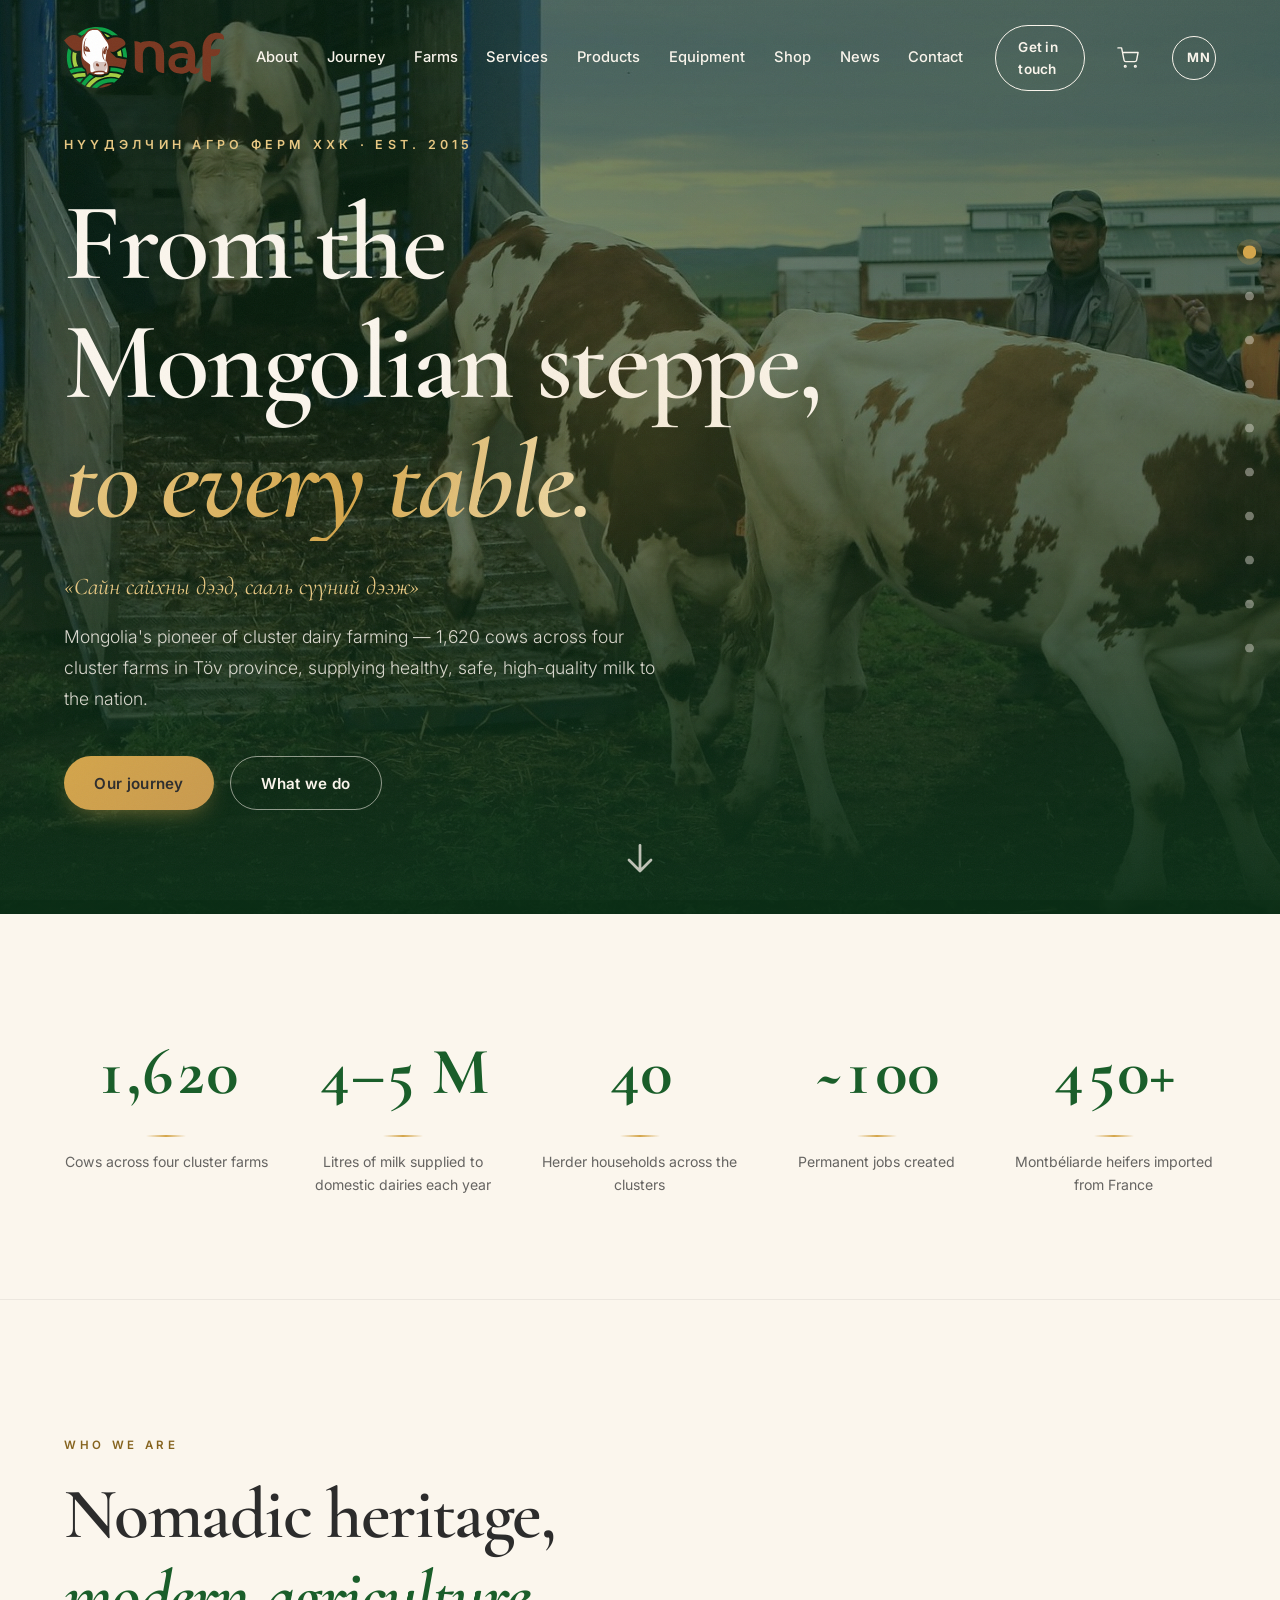
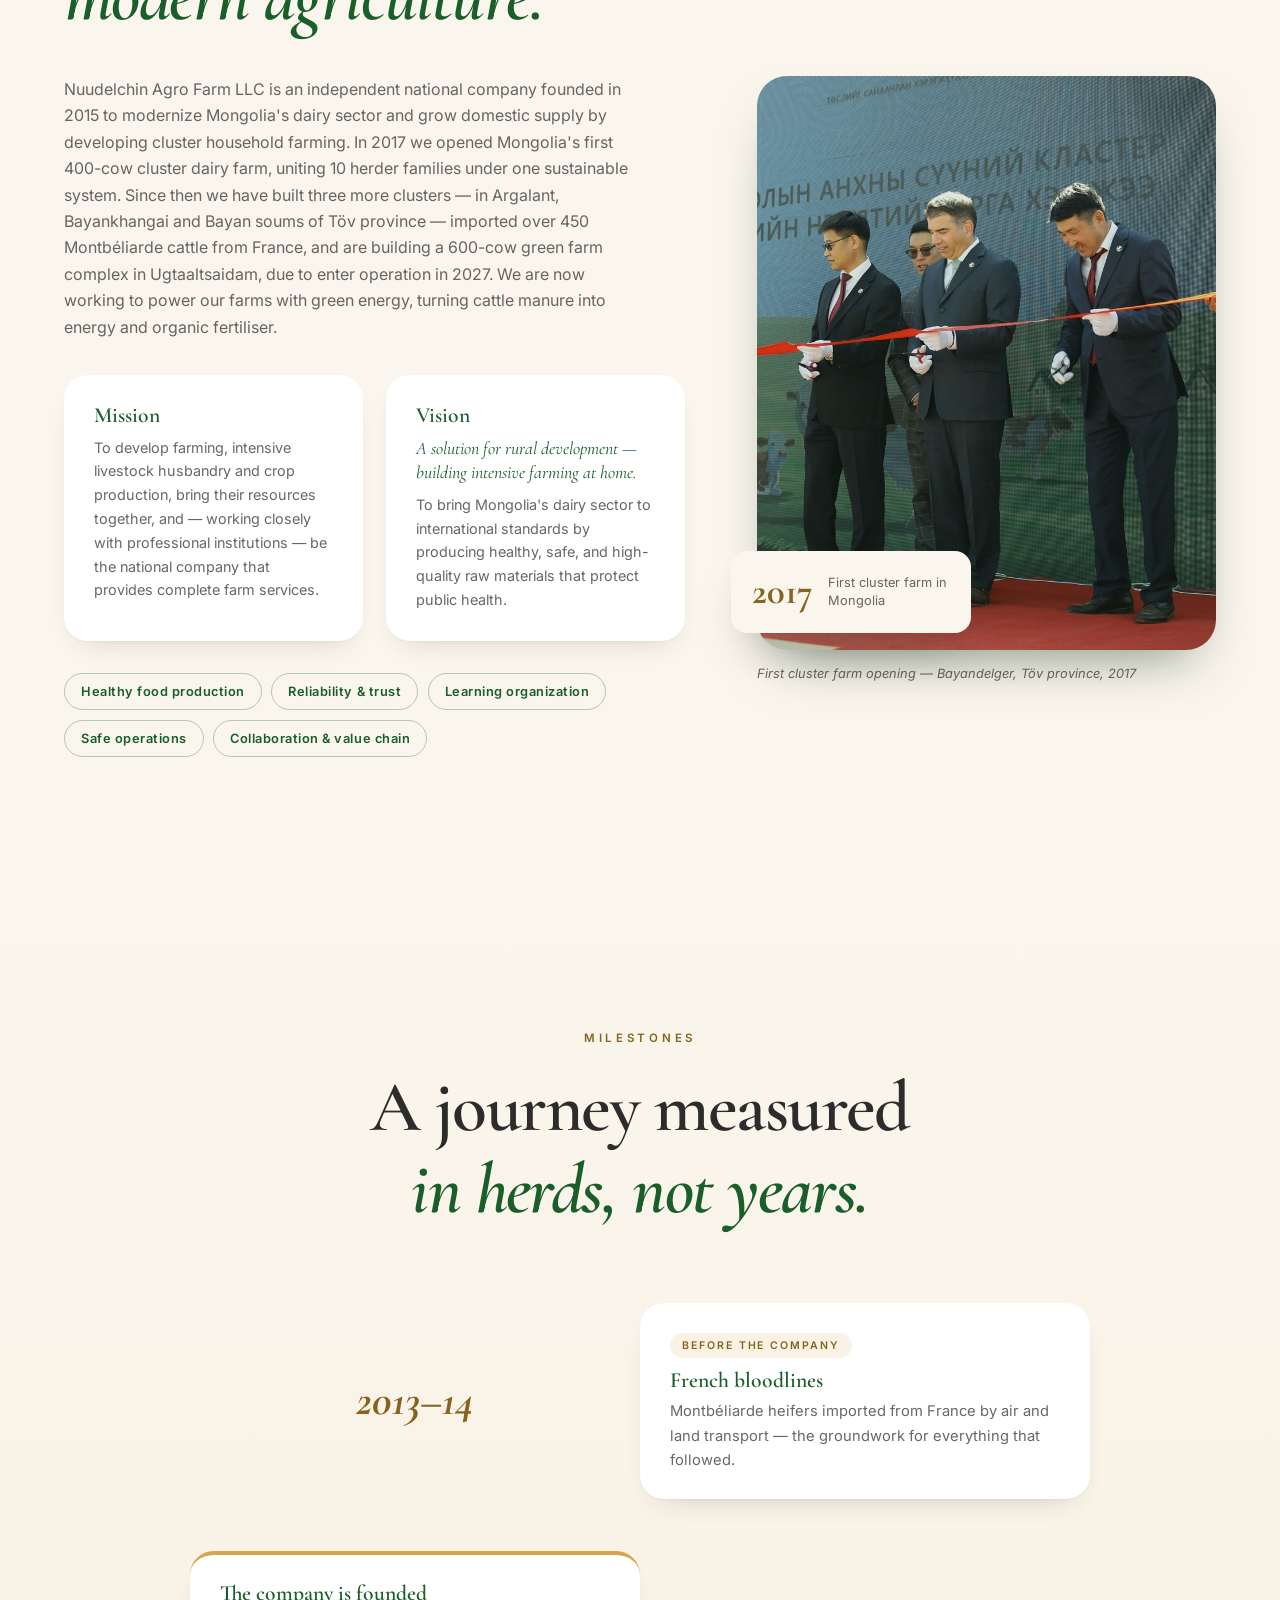
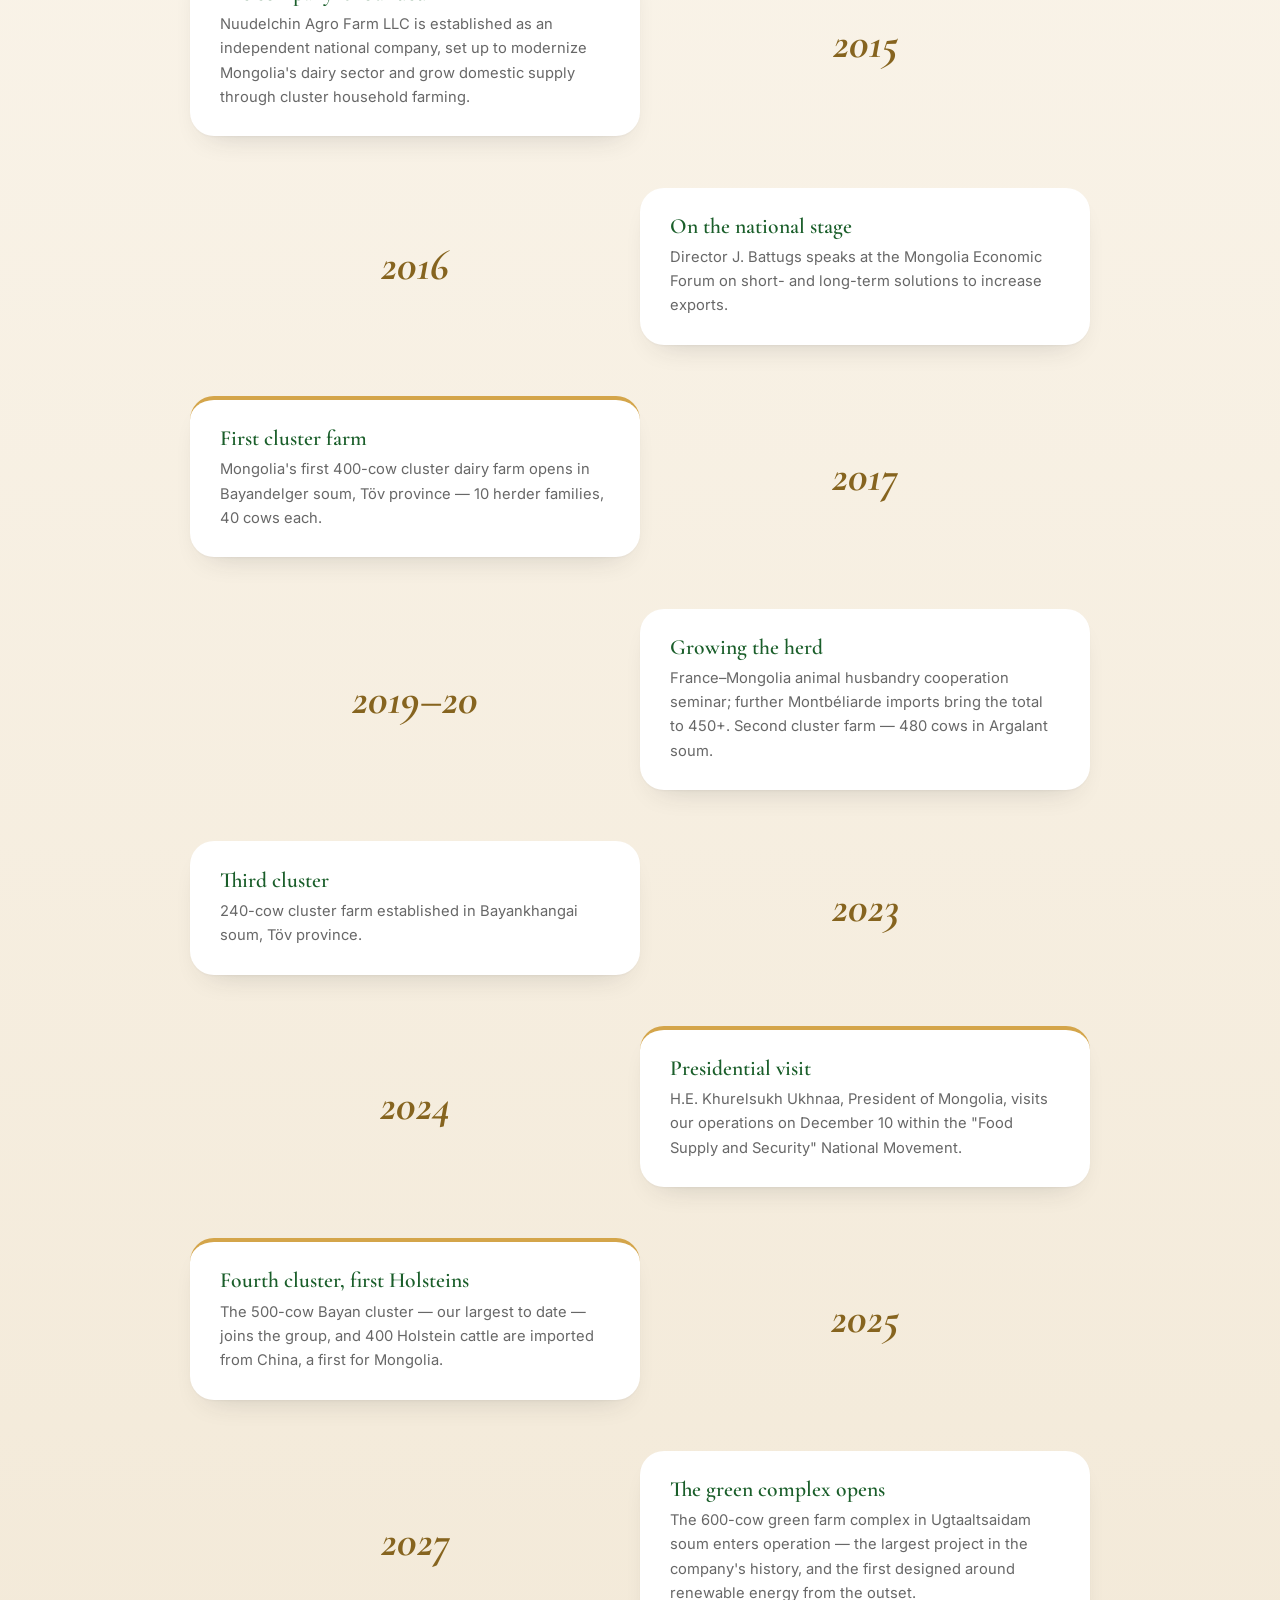
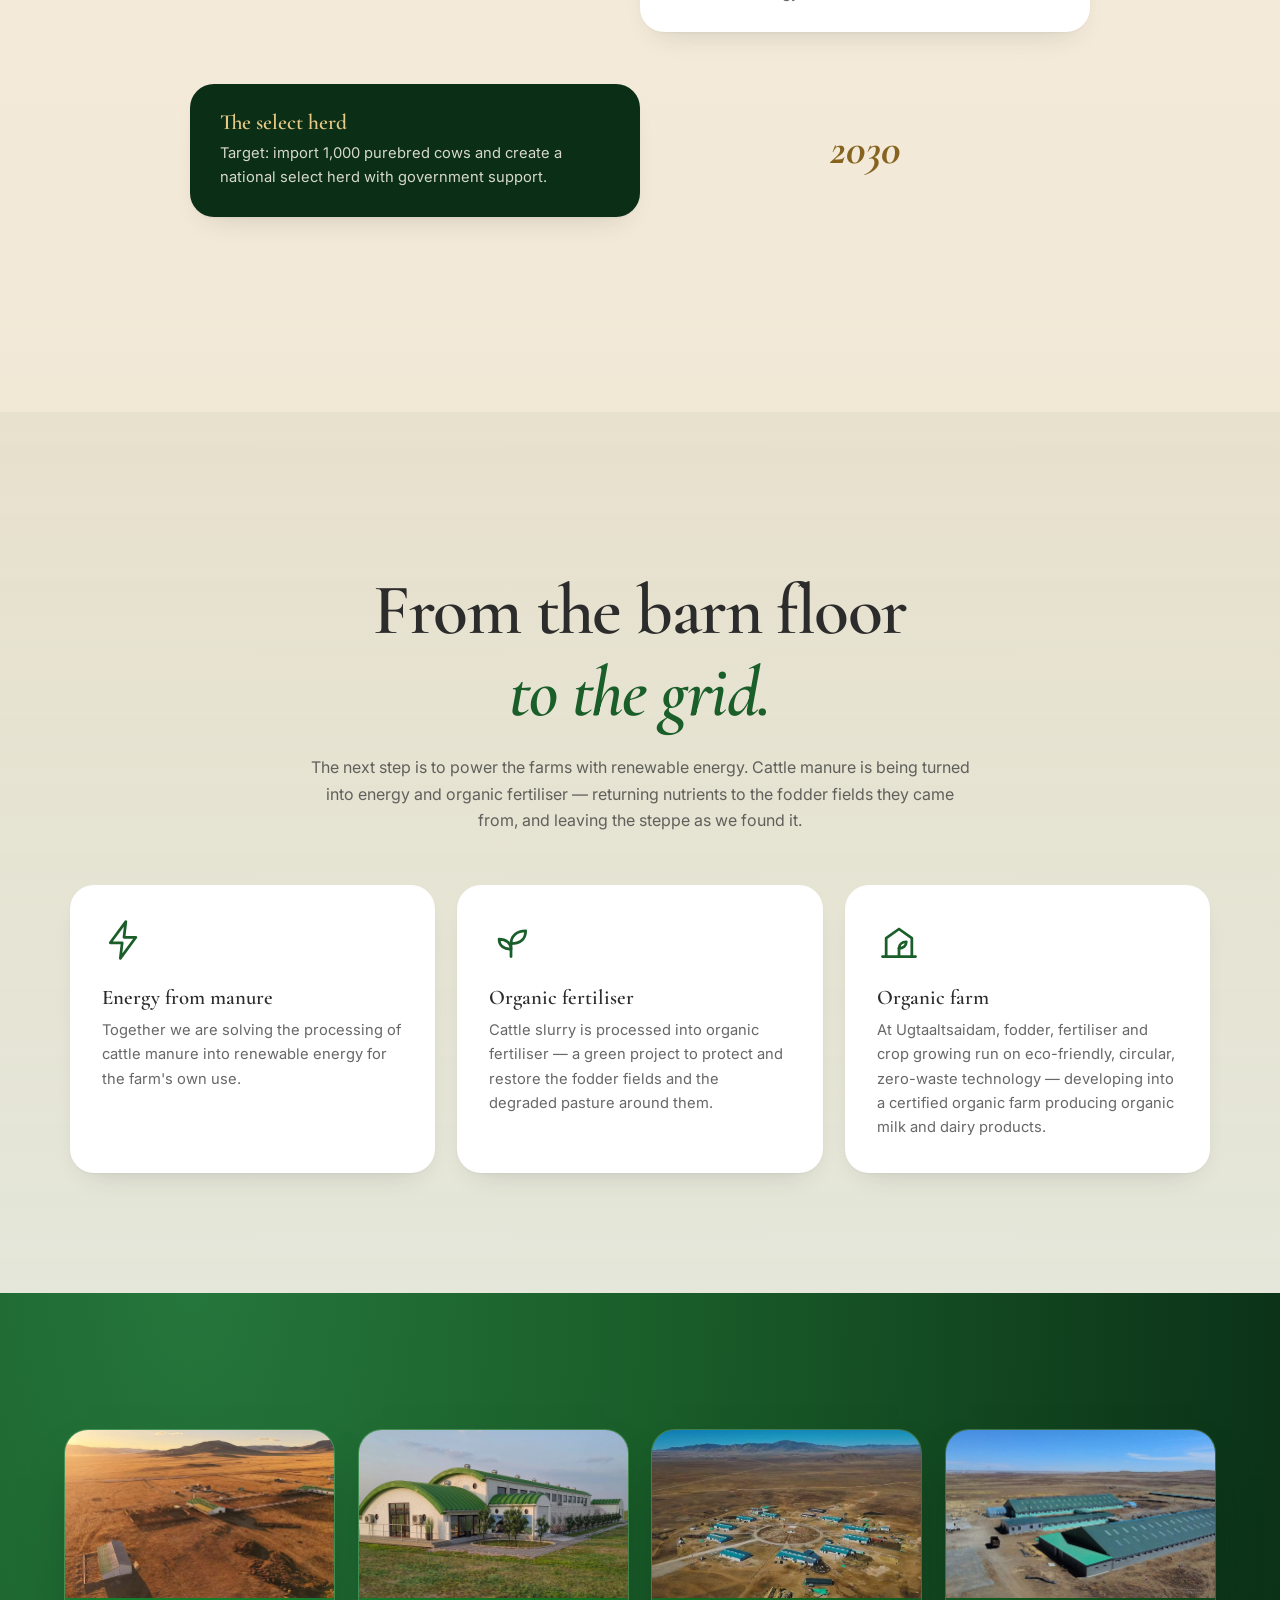
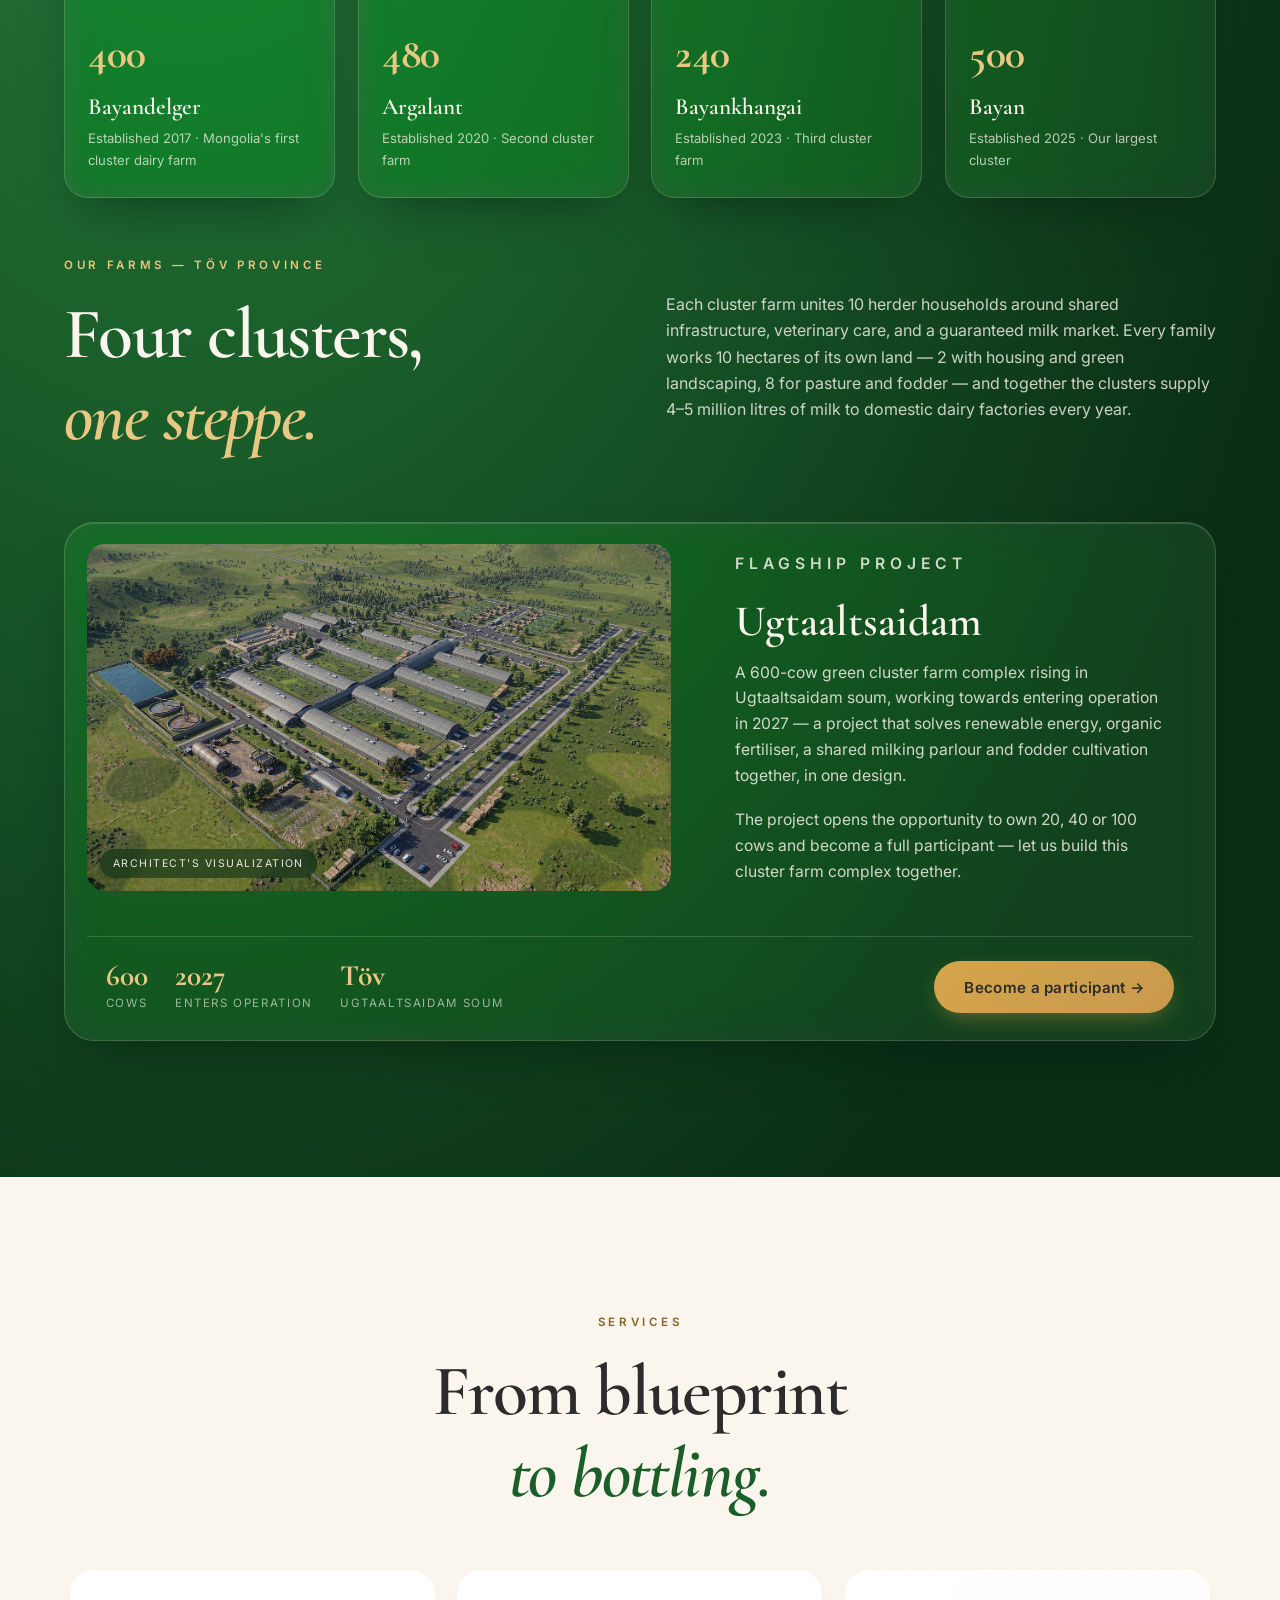
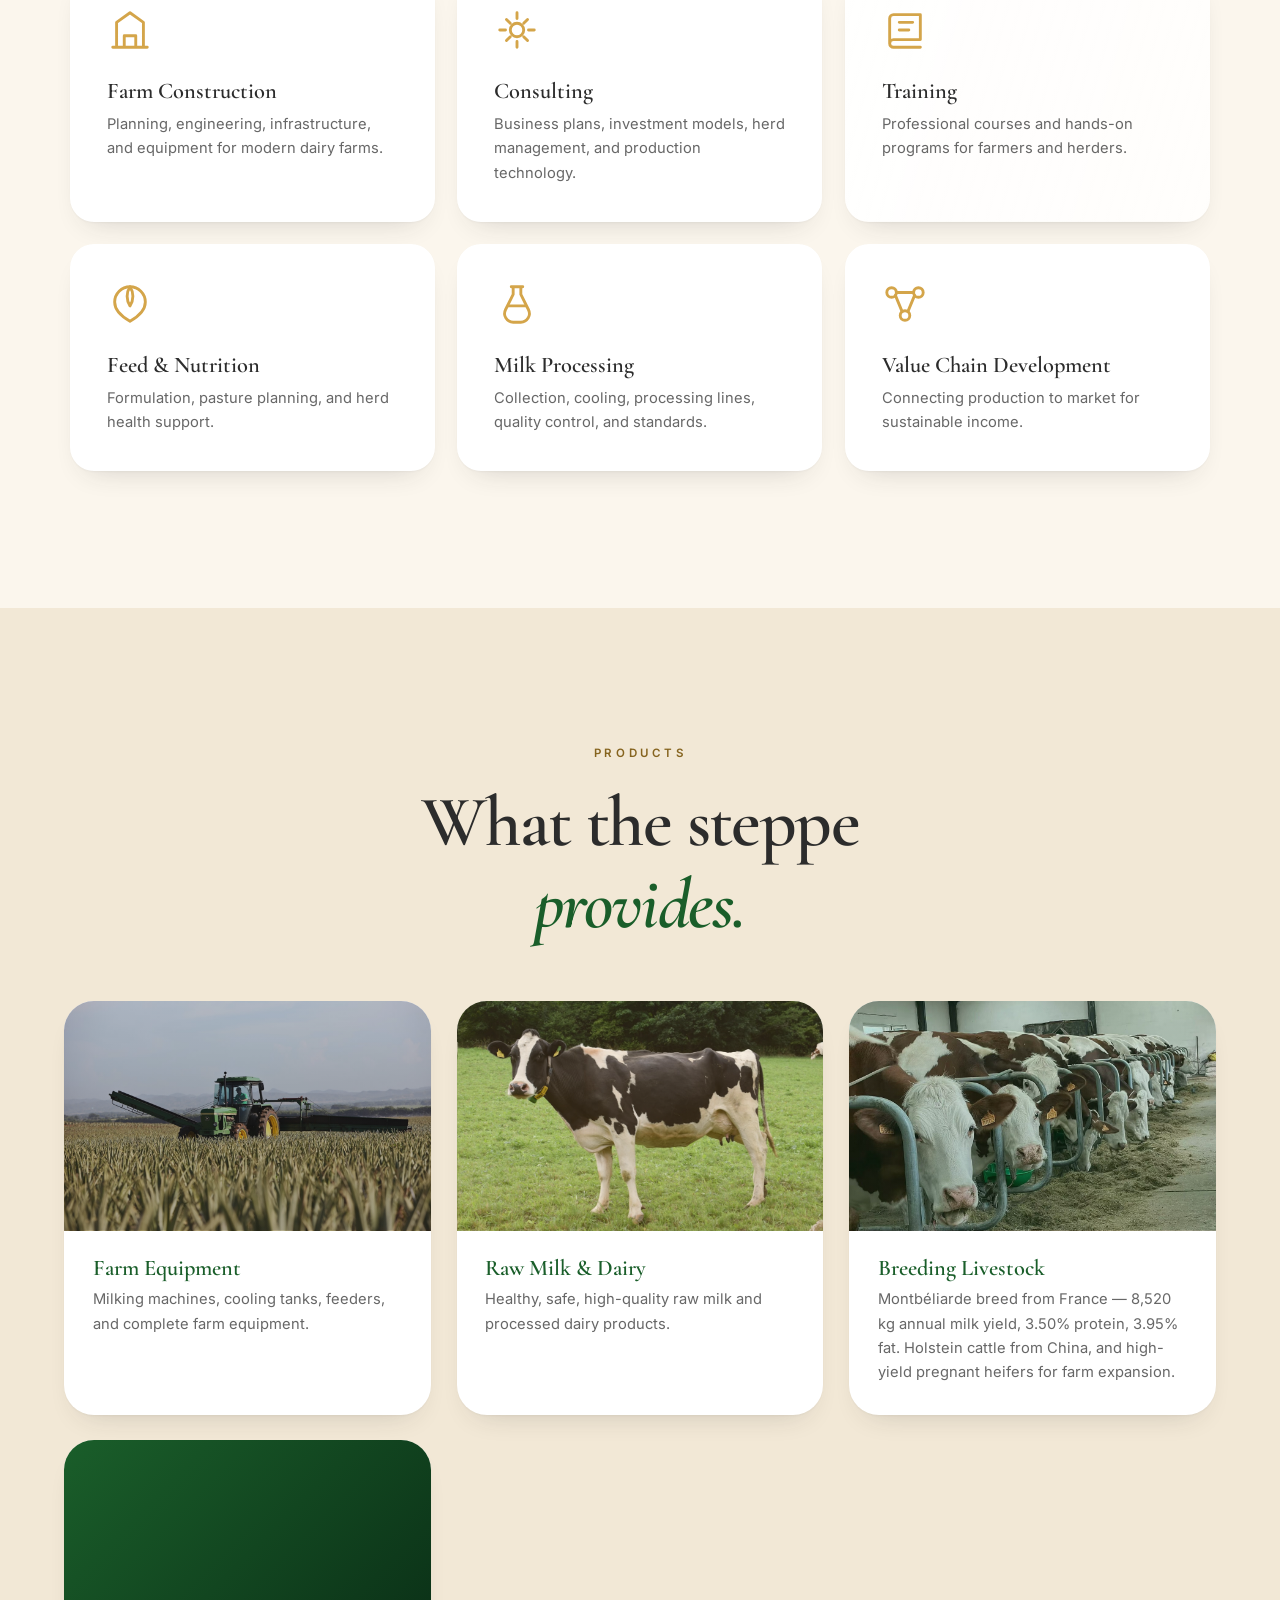
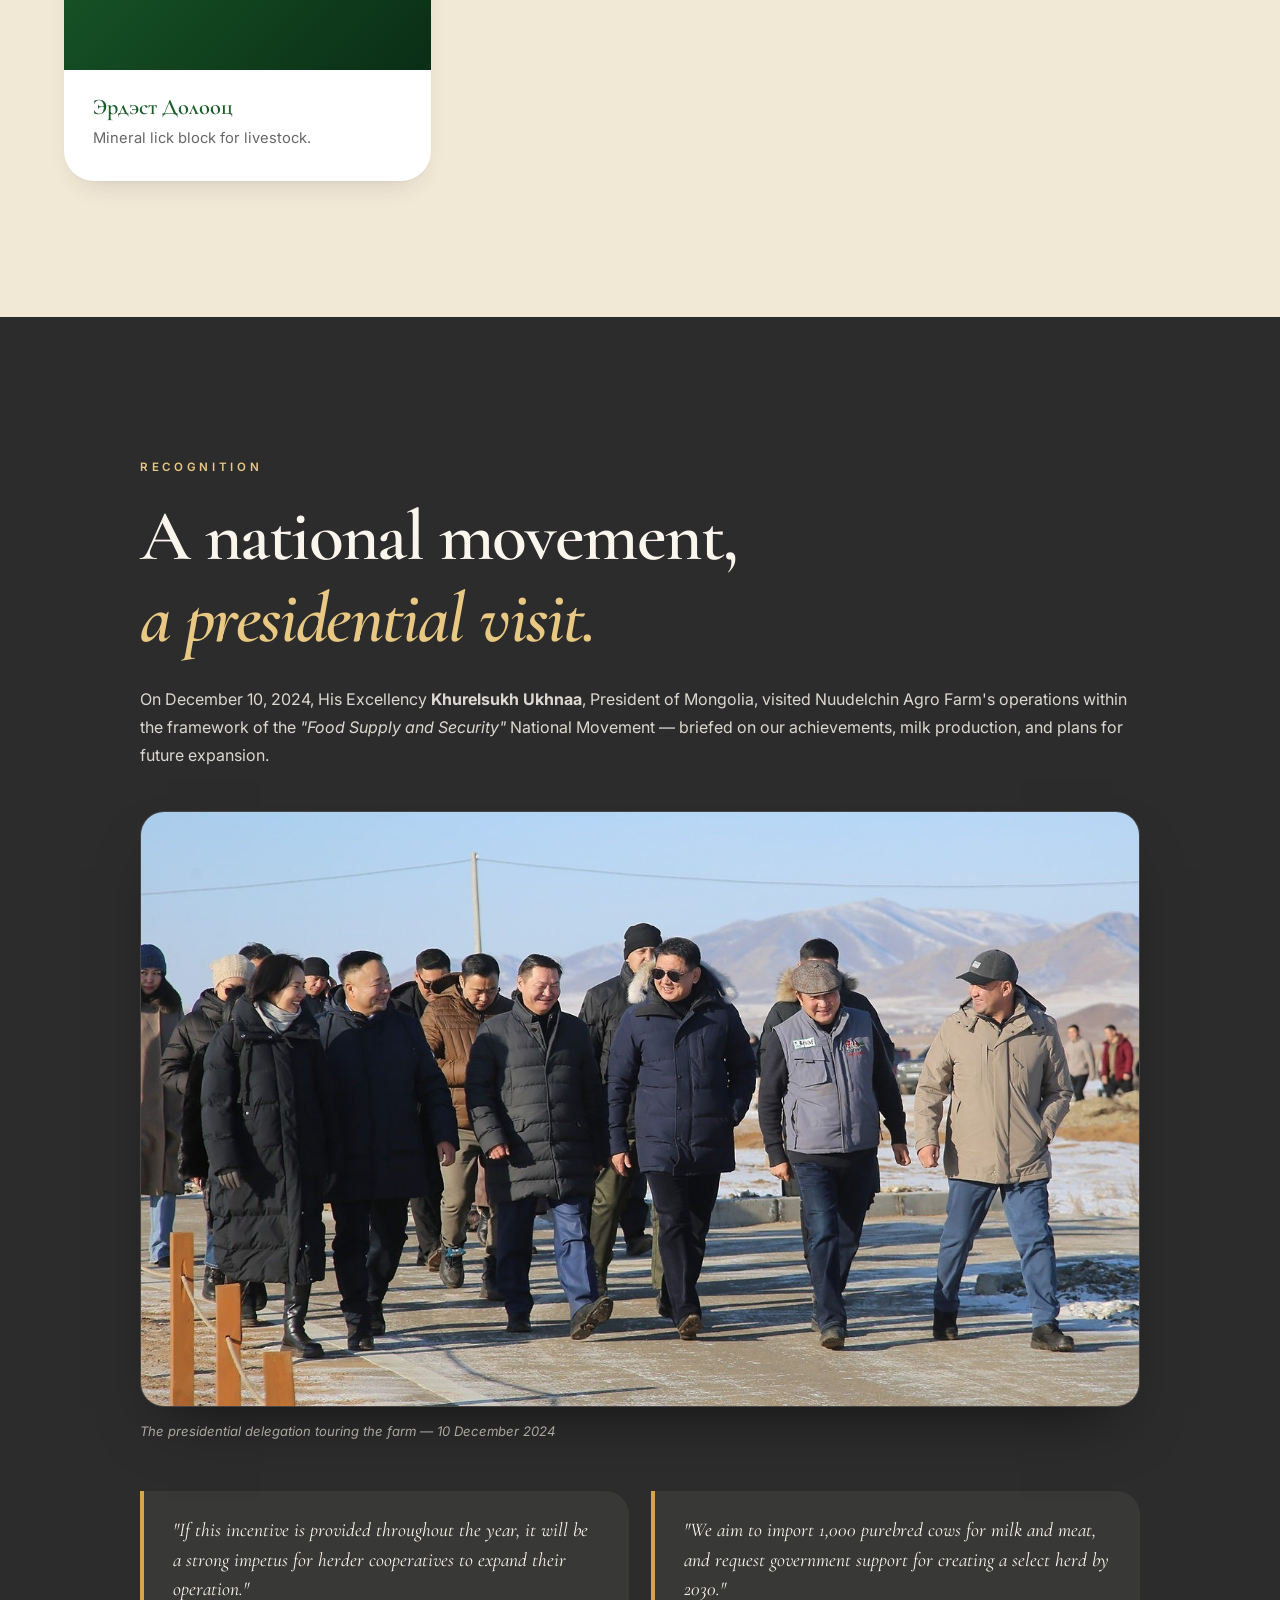
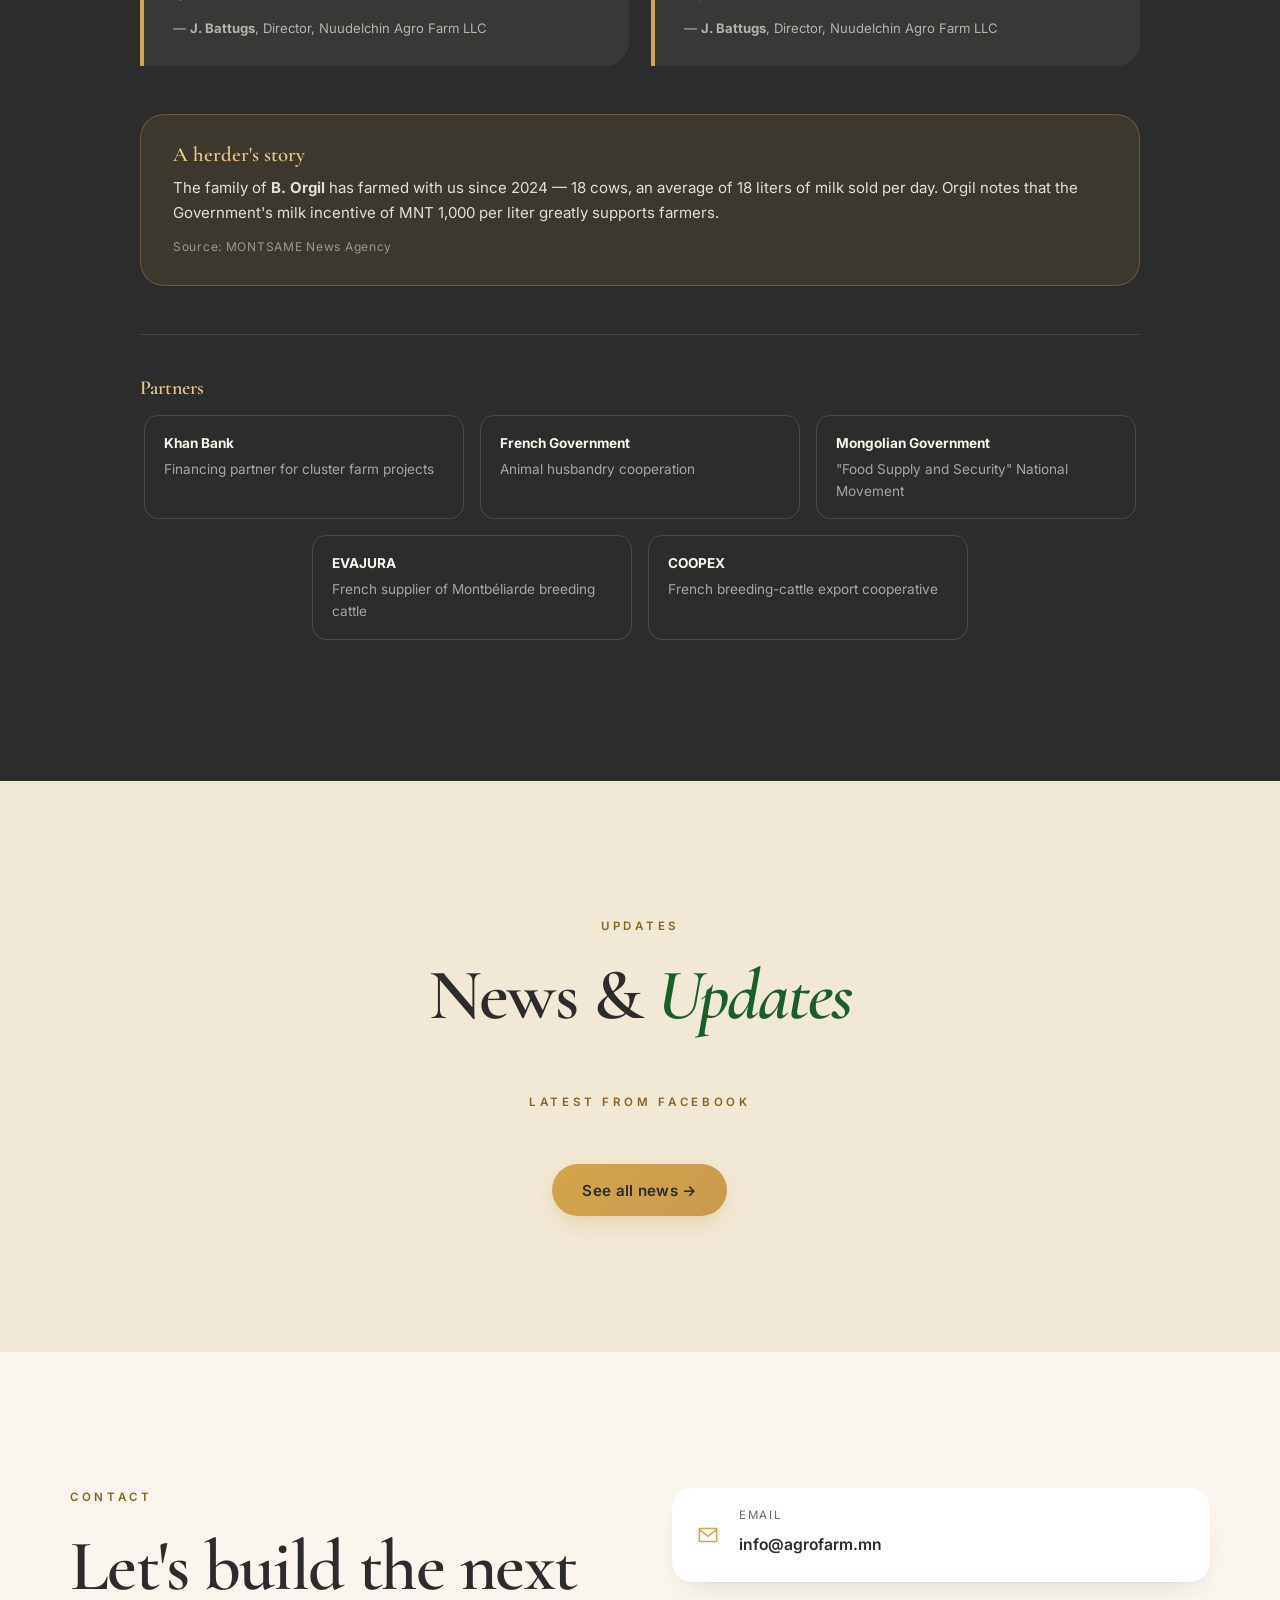
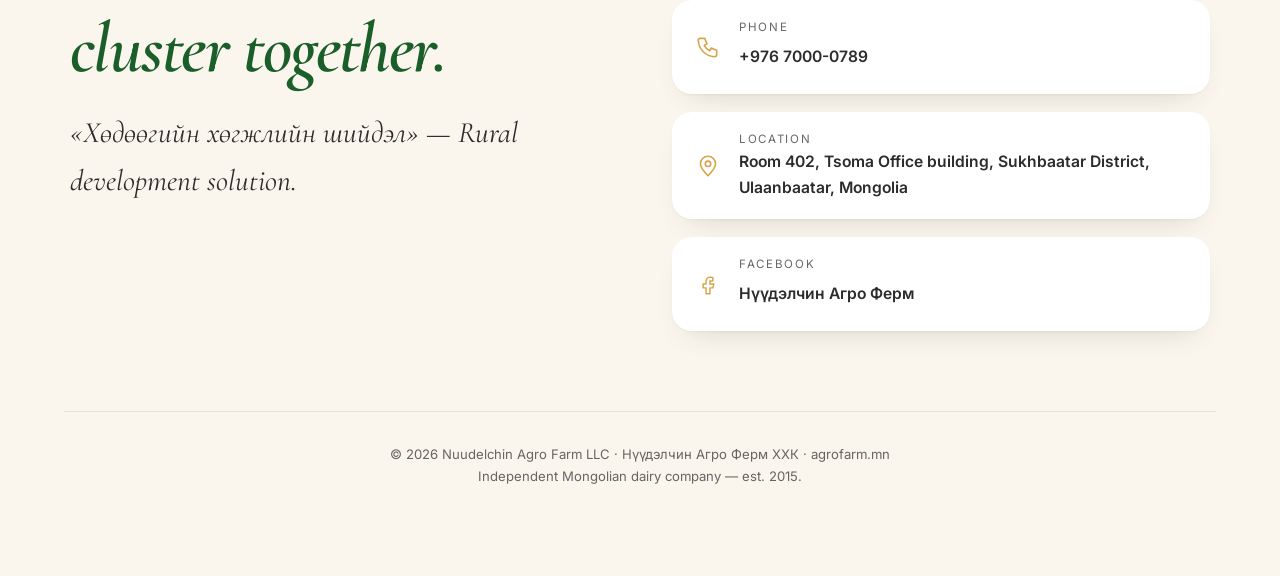
==== commit a260e504: "Add equipment catalogue: server-rendered categories, products, and inquiry form New public section a" ====
--- a/index.html
+++ b/index.html
@@ -45,6 +45,7 @@
     <a href="#farms" data-en="Farms" data-mn="Фермүүд">Farms</a>
     <a href="#services" data-en="Services" data-mn="Үйлчилгээ">Services</a>
     <a href="#products" data-en="Products" data-mn="Бүтээгдэхүүн">Products</a>
+    <a href="/equipment" data-en="Equipment" data-mn="Тоног төхөөрөмж">Equipment</a>
     <a href="/shop" data-en="Shop" data-mn="Дэлгүүр">Shop</a>
     <a href="#news" data-en="News" data-mn="Мэдээ">News</a>
     <a href="#contact" data-en="Contact" data-mn="Холбоо барих">Contact</a>
@@ -346,11 +347,13 @@
   </div>
   <div class="products__grid">
     <article class="prod reveal reveal--scale">
+      <a href="/equipment" style="display:block;text-decoration:none;color:inherit">
       <div class="prod__media prod__media--equipment"></div>
       <div class="prod__body">
         <h3 data-en="Farm Equipment" data-mn="Фермийн тоног төхөөрөмж">Farm Equipment</h3>
         <p data-en="Milking machines, cooling tanks, feeders, and complete farm equipment." data-mn="Саалтуур, хөргөлтийн танк, тэжээгч болон фермийн иж бүрэн тоног төхөөрөмж.">Milking machines, cooling tanks, feeders, and complete farm equipment.</p>
       </div>
+    </a>
     </article>
     <article class="prod reveal reveal--scale">
       <div class="prod__media prod__media--milk"></div>
--- a/style.css
+++ b/style.css
@@ -1292,3 +1292,147 @@
 @media (hover: none){
   .farm:active .farm__photo img{ transform:none; }
 }
+
+/* ==========================================================================
+   EQUIPMENT CATALOGUE  (/equipment)
+   Server-rendered pages, so these styles describe markup that arrives in the
+   HTML rather than markup built by JS. Reuses the existing tokens, .btn,
+   .kicker and .cart-drawer — only what is genuinely new lives here.
+   ========================================================================== */
+
+.eq-hero{ padding:9rem var(--gutter) 2.5rem; background:var(--cream); text-align:center; }
+.eq-hero h1{ font-family:var(--serif); font-weight:600; line-height:1.12;
+  font-size:clamp(2.4rem,5.1vw,4.1rem); color:var(--charcoal); }
+.eq-hero h1 em{ color:var(--green); font-style:italic; }
+.eq-hero__lead{ max-width:46rem; margin:1.4rem auto 0; color:var(--ink-soft); line-height:1.8; }
+
+.eq-wrap{ background:var(--cream); padding:2rem var(--gutter) 6rem; min-height:60vh; }
+.eq-wrap--full{ padding-top:1rem; }
+.eq-404{ font-family:var(--serif); font-size:2.2rem; margin:4rem 0 1.5rem; }
+
+/* ---------- breadcrumbs ---------- */
+.crumbs{ max-width:1240px; margin:0 auto 1.8rem; font-size:.85rem; color:var(--ink-soft); }
+.crumbs a{ color:var(--ink-soft); text-decoration:none; }
+.crumbs a:hover{ color:var(--green); }
+.crumbs__sep{ margin:0 .5rem; opacity:.5; }
+.crumbs [aria-current]{ color:var(--charcoal); font-weight:600; }
+
+/* ---------- two-column shell ---------- */
+.eq-layout{ max-width:1240px; margin:0 auto; display:grid; gap:3rem;
+  grid-template-columns:250px minmax(0,1fr); align-items:start; }
+
+.cat-side{ position:sticky; top:96px; }
+.cat-side__list, .cat-side__sub{ list-style:none; margin:0; padding:0; }
+.cat-side__item > a{ display:block; padding:.75rem .9rem; border-radius:12px;
+  text-decoration:none; color:var(--charcoal); font-weight:600; font-size:.95rem;
+  transition:background .18s var(--ease-out), color .18s var(--ease-out); }
+.cat-side__item > a:hover{ background:rgba(26,94,42,.07); color:var(--green); }
+.cat-side__item.is-open > a{ background:var(--green); color:var(--cream); }
+.cat-side__sub{ margin:.35rem 0 .9rem; padding-left:.9rem;
+  border-left:2px solid rgba(26,94,42,.18); }
+.cat-side__sub a{ display:block; padding:.42rem .6rem; font-size:.88rem;
+  color:var(--ink-soft); text-decoration:none; border-radius:8px; }
+.cat-side__sub a:hover{ color:var(--green); background:rgba(26,94,42,.05); }
+.cat-side__sub a.is-current{ color:var(--green); font-weight:600; }
+
+.eq-main__title{ font-family:var(--serif); font-size:clamp(1.9rem,3.6vw,2.7rem);
+  color:var(--charcoal); margin-bottom:.35rem; }
+.eq-main__count{ color:var(--ink-soft); font-size:.9rem; margin-bottom:2.2rem; }
+
+/* ---------- product grid ---------- */
+.eq-grid{ display:grid; gap:1.6rem;
+  grid-template-columns:repeat(auto-fill,minmax(215px,1fr)); }
+.eq-grid--3{ grid-template-columns:repeat(auto-fill,minmax(200px,1fr)); }
+
+.eq-card{ background:#fff; border-radius:var(--radius); overflow:hidden;
+  box-shadow:var(--shadow-1); transition:transform .3s var(--ease-out), box-shadow .3s var(--ease-out); }
+.eq-card:hover{ transform:translateY(-4px); box-shadow:var(--shadow-2); }
+.eq-card a{ display:block; text-decoration:none; color:inherit; }
+.eq-card__media{ aspect-ratio:4/3; background:var(--cream-dark);
+  display:flex; align-items:center; justify-content:center; overflow:hidden; }
+.eq-card__media img{ width:100%; height:100%; object-fit:contain; padding:.8rem; }
+.eq-card__noimg{ width:44px; height:44px; border-radius:50%; background:rgba(26,94,42,.14); }
+.eq-card__body{ padding:1.1rem 1.2rem 1.4rem; }
+.eq-card__body h3{ font-size:1rem; font-weight:600; line-height:1.35; margin-bottom:.4rem; }
+.eq-card__body p{ font-size:.85rem; color:var(--ink-soft); line-height:1.6; }
+
+/* ---------- landing sections ---------- */
+.eq-section{ max-width:1240px; margin:0 auto 4rem; }
+.eq-section__head{ display:flex; align-items:baseline; justify-content:space-between;
+  gap:1rem; margin-bottom:1.5rem; flex-wrap:wrap; }
+.eq-section__head h2{ font-family:var(--serif); font-size:1.75rem; color:var(--charcoal); }
+.eq-section__more{ font-size:.88rem; color:var(--green); text-decoration:none; font-weight:600; }
+.eq-section__more:hover{ text-decoration:underline; }
+
+/* ---------- detail ---------- */
+.eq-detail__top{ display:grid; gap:2.6rem; grid-template-columns:minmax(0,1fr) minmax(0,1fr);
+  margin-bottom:3.5rem; }
+.eq-gallery__main{ width:100%; aspect-ratio:1/1; object-fit:contain;
+  background:#fff; border-radius:var(--radius); box-shadow:var(--shadow-1); padding:1.5rem; }
+.eq-gallery__empty{ width:100%; aspect-ratio:1/1; border-radius:var(--radius);
+  background:var(--cream-dark); }
+.eq-gallery__thumbs{ display:flex; gap:.6rem; margin-top:.9rem; flex-wrap:wrap; }
+.eq-gallery__thumb{ width:66px; height:66px; padding:4px; border-radius:12px; cursor:pointer;
+  background:#fff; border:2px solid transparent; box-shadow:var(--shadow-1); }
+.eq-gallery__thumb img{ width:100%; height:100%; object-fit:contain; }
+.eq-gallery__thumb.is-active{ border-color:var(--gold); }
+
+.eq-detail__intro h1{ font-family:var(--serif); font-size:clamp(1.8rem,3.4vw,2.5rem);
+  color:var(--charcoal); line-height:1.2; }
+.eq-detail__sku{ font-size:.82rem; color:var(--ink-soft); letter-spacing:.04em;
+  margin:.6rem 0 1.3rem; }
+.eq-detail__lead{ color:var(--ink-soft); line-height:1.8; margin-bottom:2rem; }
+.eq-detail__actions{ display:flex; align-items:center; gap:1.4rem; flex-wrap:wrap; }
+.eq-detail__ask{ color:var(--green); font-weight:600; font-size:.9rem; }
+.eq-detail__note{ font-size:.82rem; color:var(--ink-soft); line-height:1.65; margin-top:1.2rem; }
+
+.eq-block{ margin-bottom:3.5rem; }
+.eq-block > h2{ font-family:var(--serif); font-size:1.6rem; color:var(--charcoal);
+  margin-bottom:1.2rem; }
+
+/* Wide spec tables scroll inside their own box — the page never scrolls sideways. */
+.eq-table-wrap{ overflow-x:auto; border-radius:16px; box-shadow:var(--shadow-1); background:#fff; }
+.eq-table{ width:100%; border-collapse:collapse; font-size:.88rem; min-width:520px; }
+.eq-table th{ background:var(--green); color:var(--cream); text-align:left;
+  padding:.85rem 1rem; font-weight:600; white-space:nowrap; }
+.eq-table td{ padding:.72rem 1rem; border-top:1px solid rgba(44,44,44,.08); vertical-align:top; }
+.eq-table tbody tr:nth-child(even){ background:rgba(26,94,42,.03); }
+
+.eq-features{ list-style:none; padding:0; margin:0; display:grid; gap:.75rem; }
+.eq-features li{ position:relative; padding-left:1.6rem; color:var(--ink-soft); line-height:1.7; }
+.eq-features li::before{ content:""; position:absolute; left:0; top:.62em;
+  width:7px; height:7px; border-radius:50%; background:var(--gold); }
+
+/* ---------- form ---------- */
+.eq-inquiry{ background:#fff; border-radius:var(--radius); padding:2.2rem;
+  box-shadow:var(--shadow-1); }
+.eq-inquiry__lead{ color:var(--ink-soft); margin-bottom:1.6rem; }
+.eq-form__grid{ display:grid; gap:1rem; grid-template-columns:repeat(auto-fit,minmax(210px,1fr)); }
+.eq-form label{ display:block; font-size:.85rem; font-weight:600; color:var(--charcoal); }
+.eq-form label span{ color:#a33; }
+.eq-form input, .eq-form textarea{ width:100%; margin-top:.4rem; padding:.7rem .85rem;
+  border:1px solid rgba(44,44,44,.2); border-radius:10px; font:inherit; font-size:.95rem;
+  font-weight:400; background:var(--cream); }
+.eq-form input:focus, .eq-form textarea:focus{ outline:2px solid var(--green); outline-offset:1px; }
+.eq-form__msg{ margin-top:1rem; }
+.eq-form button{ margin-top:1.4rem; }
+.eq-form__hp{ position:absolute; left:-9999px; width:1px; height:1px; overflow:hidden; }
+.eq-form--drawer{ display:grid; gap:.7rem; }
+.eq-form--drawer button{ margin-top:.6rem; width:100%; }
+
+/* ---------- drawer extras (the shell itself is .cart-drawer, already styled) ---------- */
+.cart-drawer__sku{ font-size:.78rem; color:var(--ink-soft); letter-spacing:.03em; }
+.cart-drawer__empty{ color:var(--ink-soft); text-align:center; padding:2.5rem 1rem; }
+
+/* ---------- flash ---------- */
+.eq-flash{ margin:0; padding:1rem var(--gutter); text-align:center; font-weight:600;
+  font-size:.92rem; }
+.eq-flash.is-ok{ background:var(--green); color:var(--cream); }
+.eq-flash.is-err{ background:#8c2f2f; color:#fff; }
+
+@media (max-width:900px){
+  .eq-layout{ grid-template-columns:1fr; gap:2rem; }
+  .cat-side{ position:static; }
+  .eq-detail__top{ grid-template-columns:1fr; gap:1.8rem; }
+  .eq-hero{ padding-top:7rem; }
+}
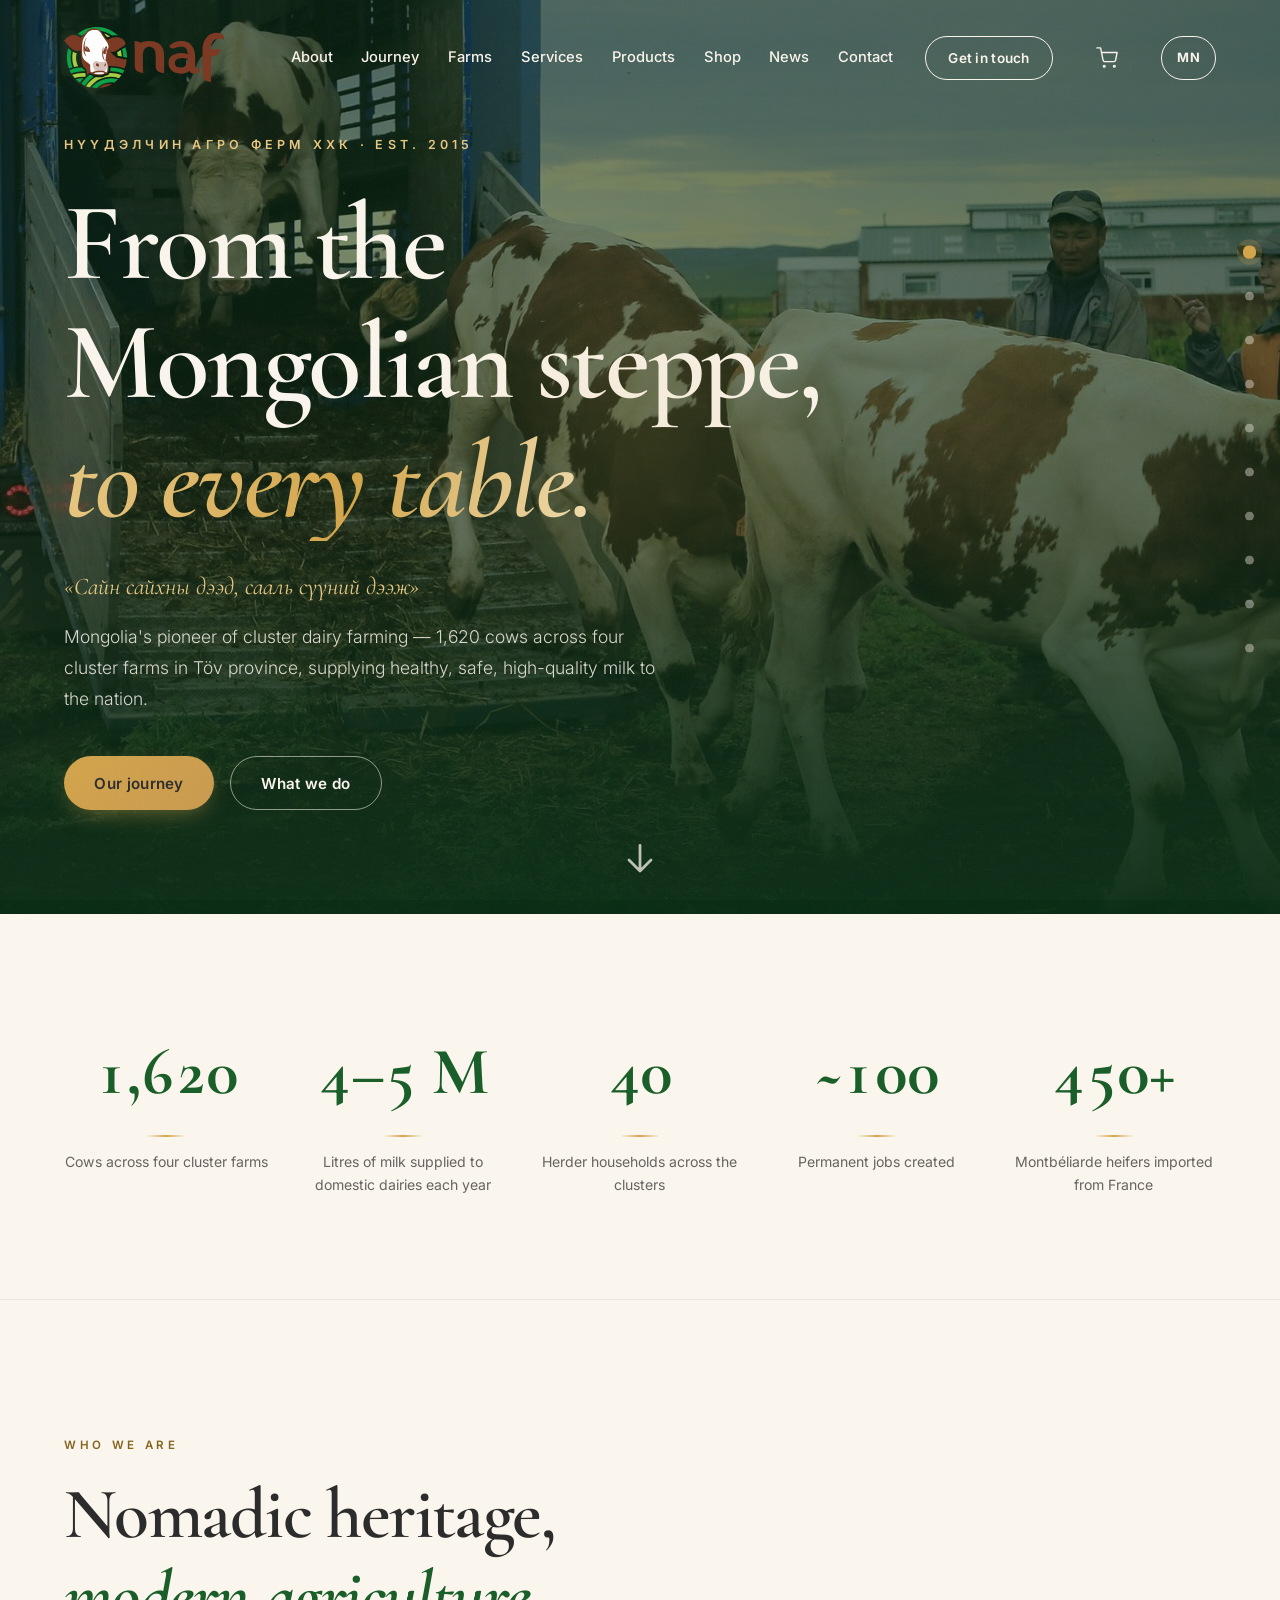
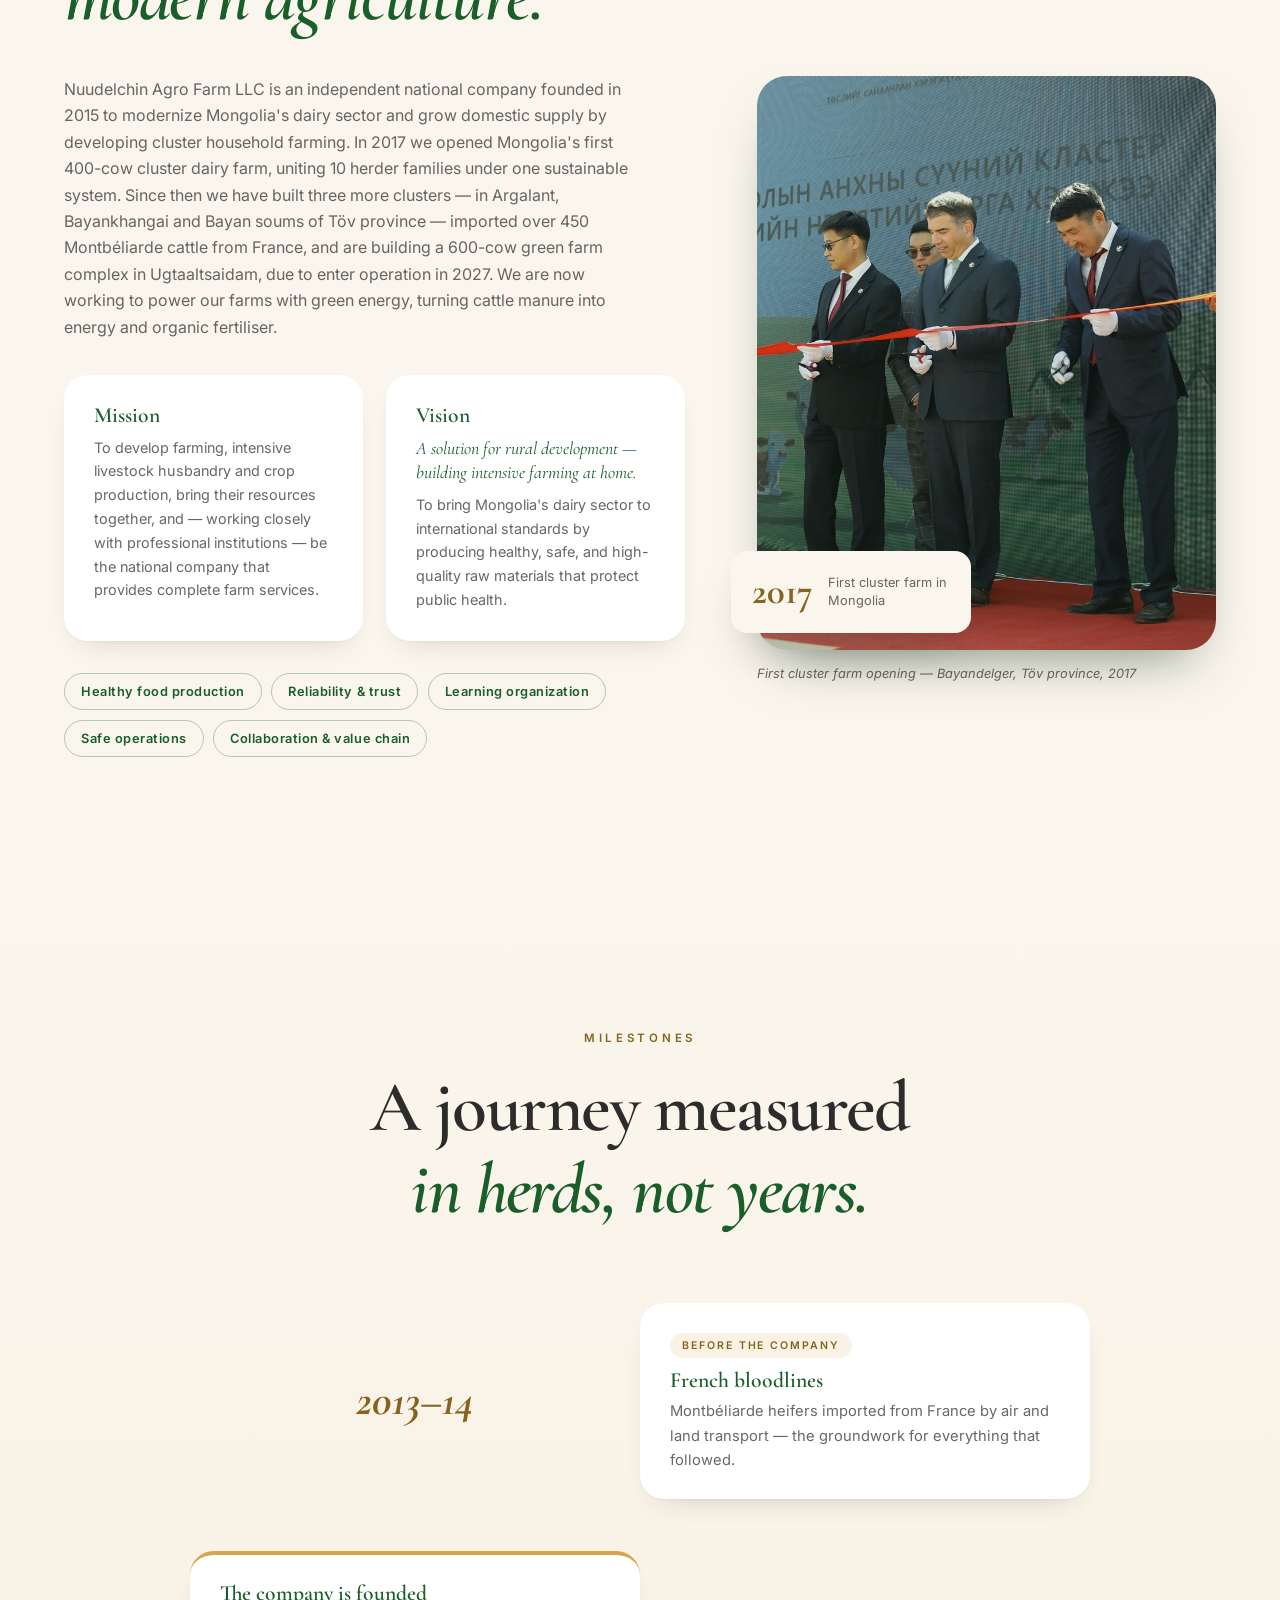
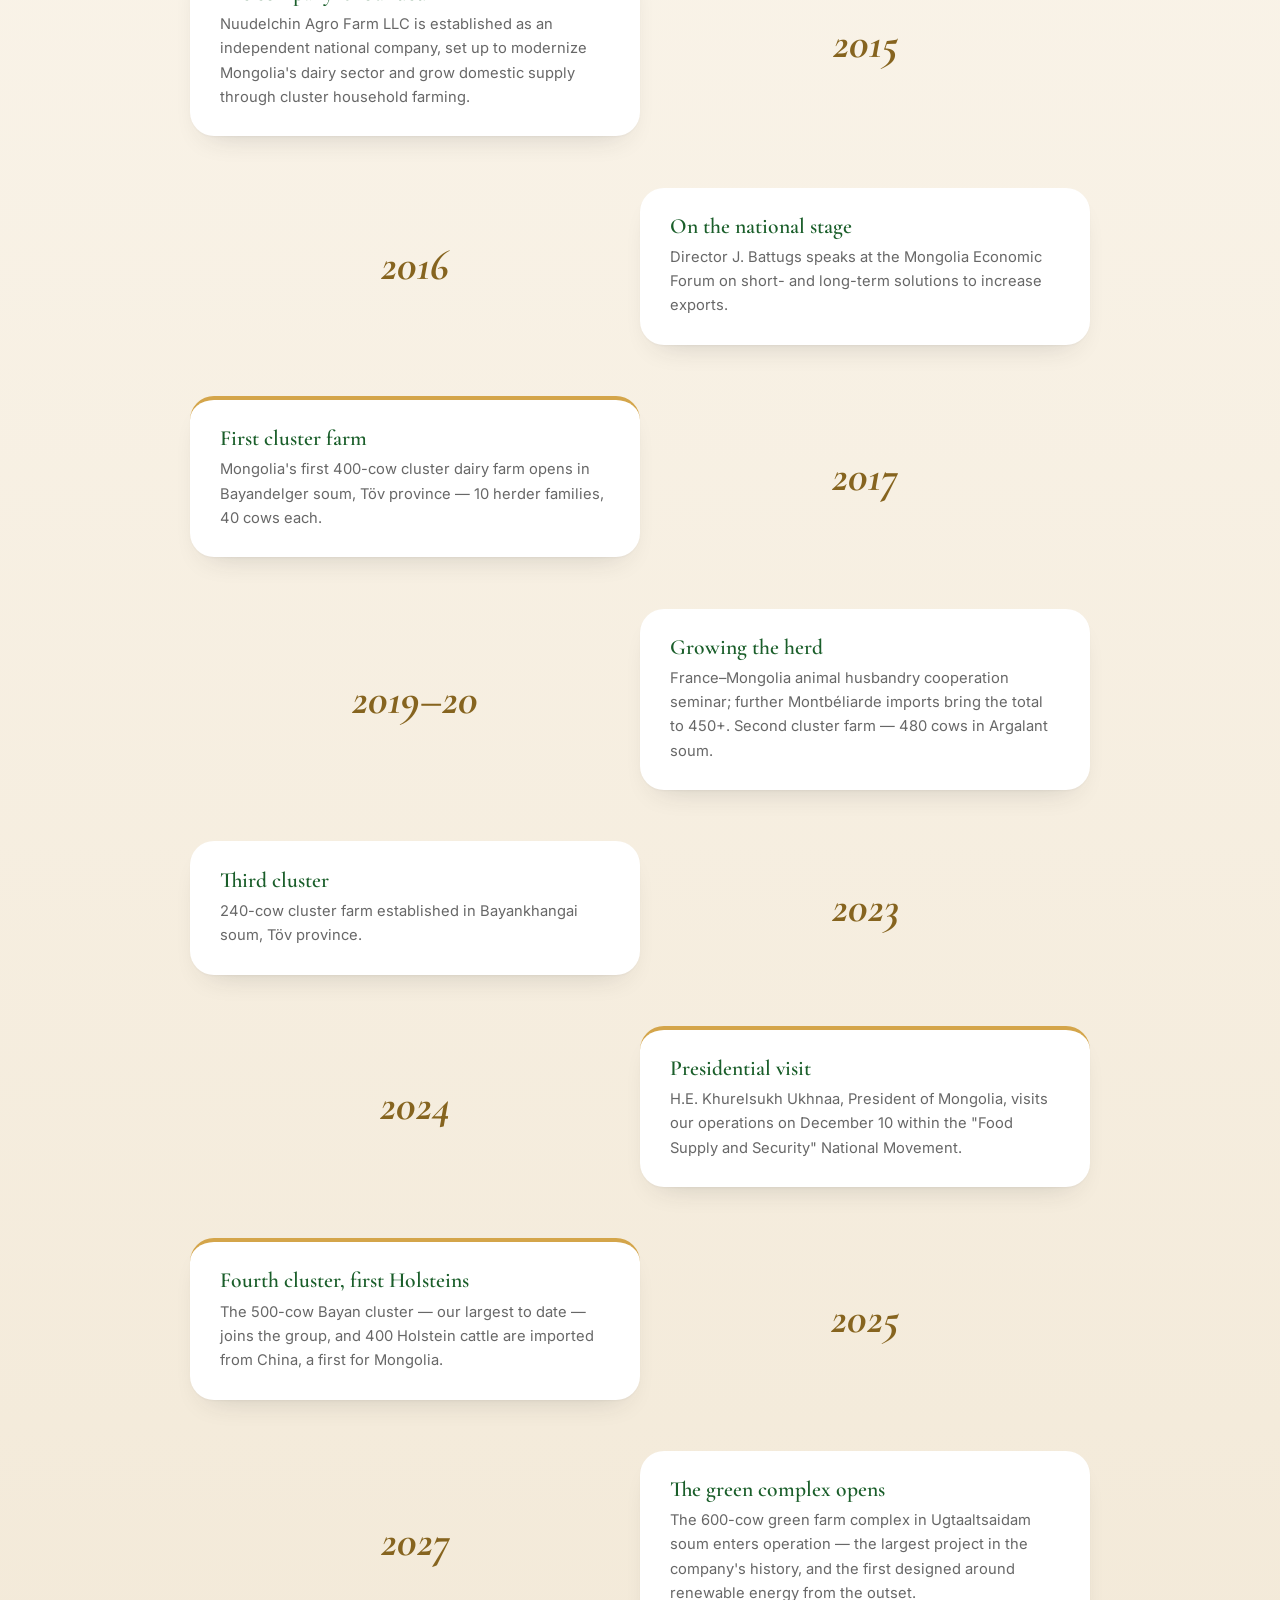
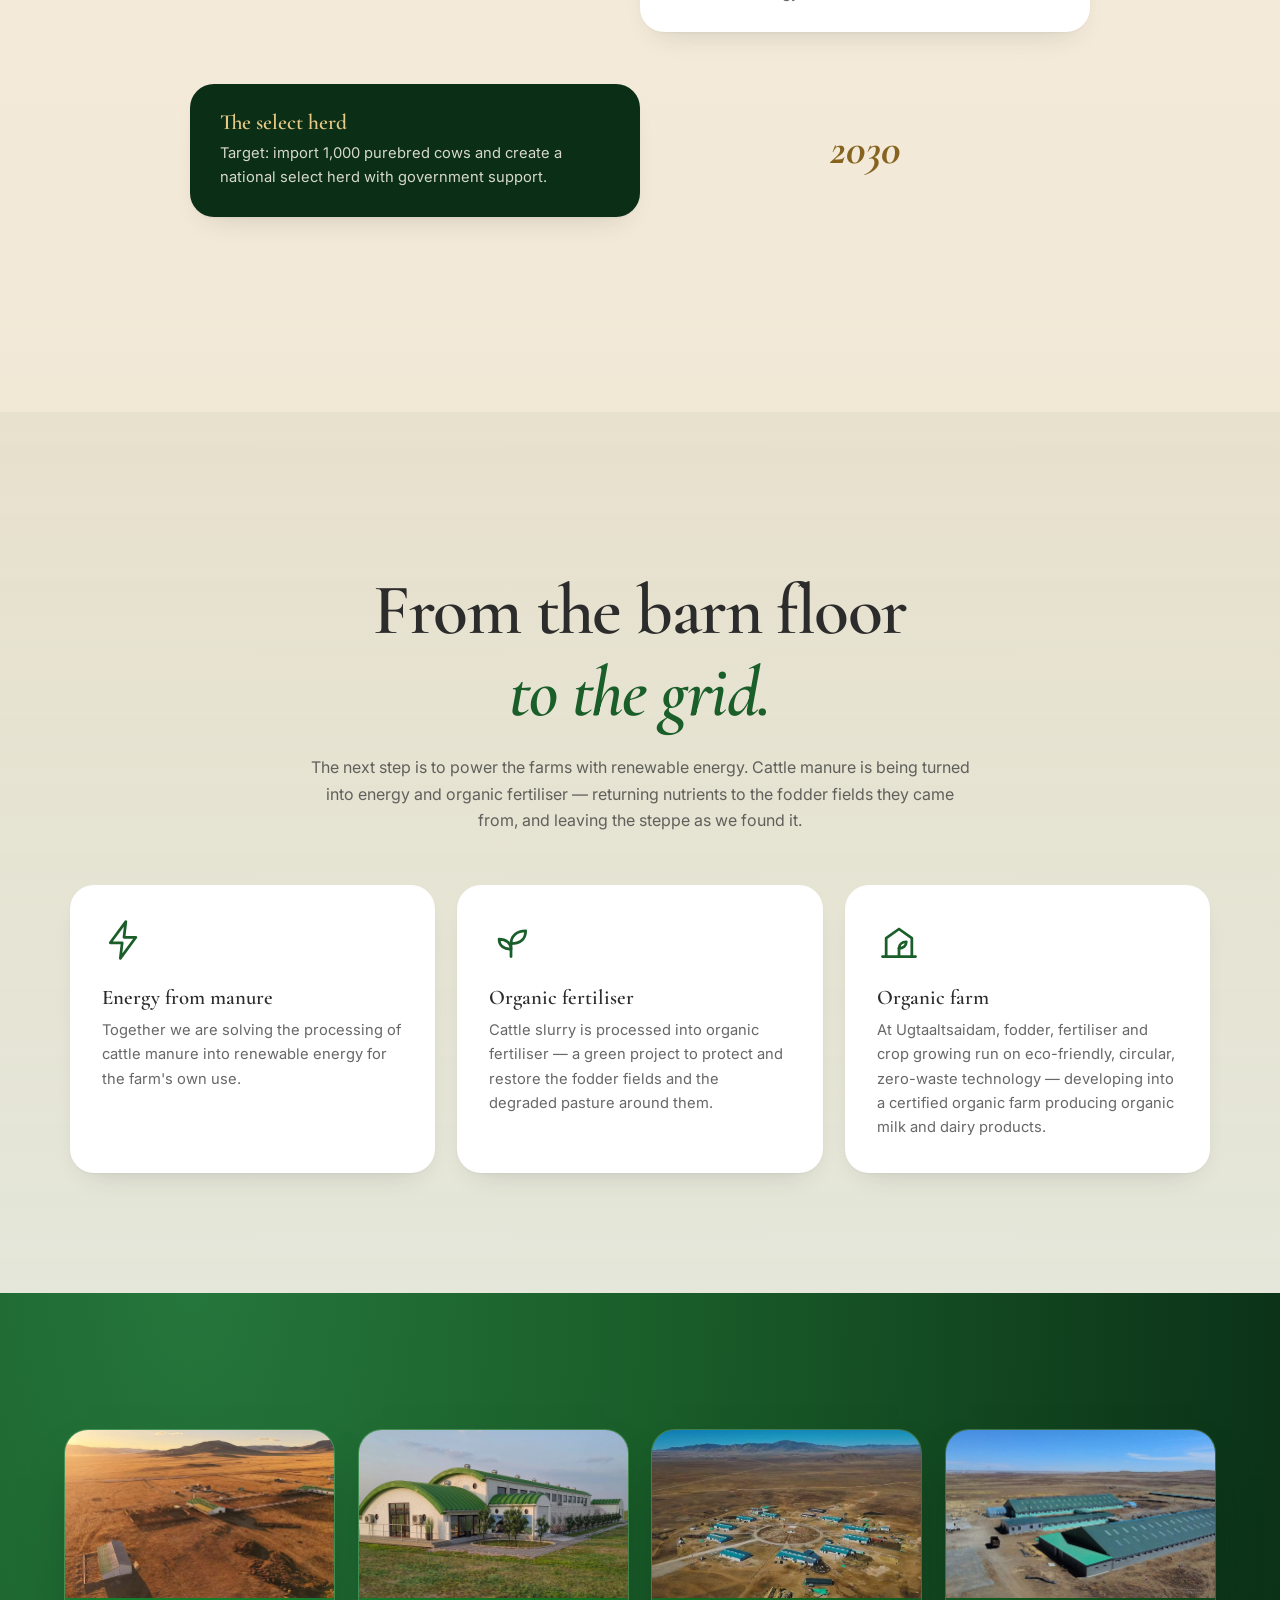
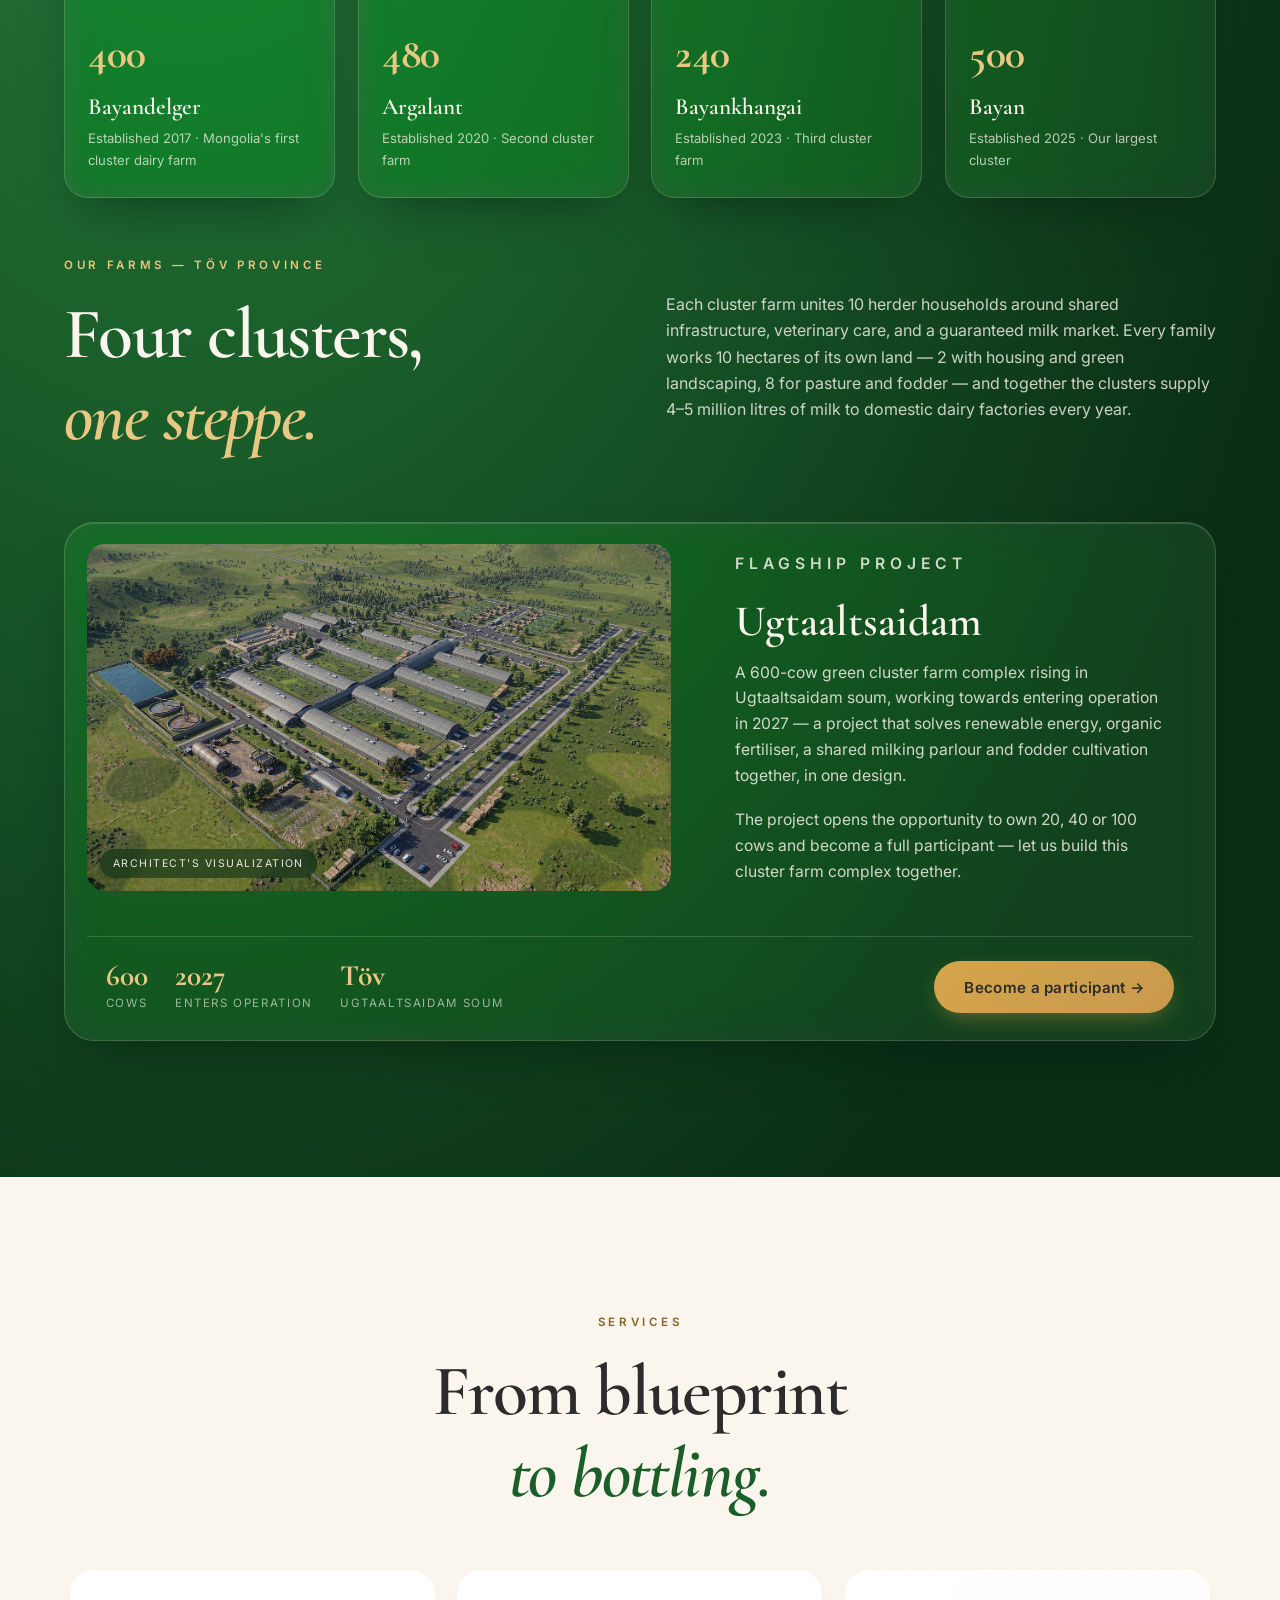
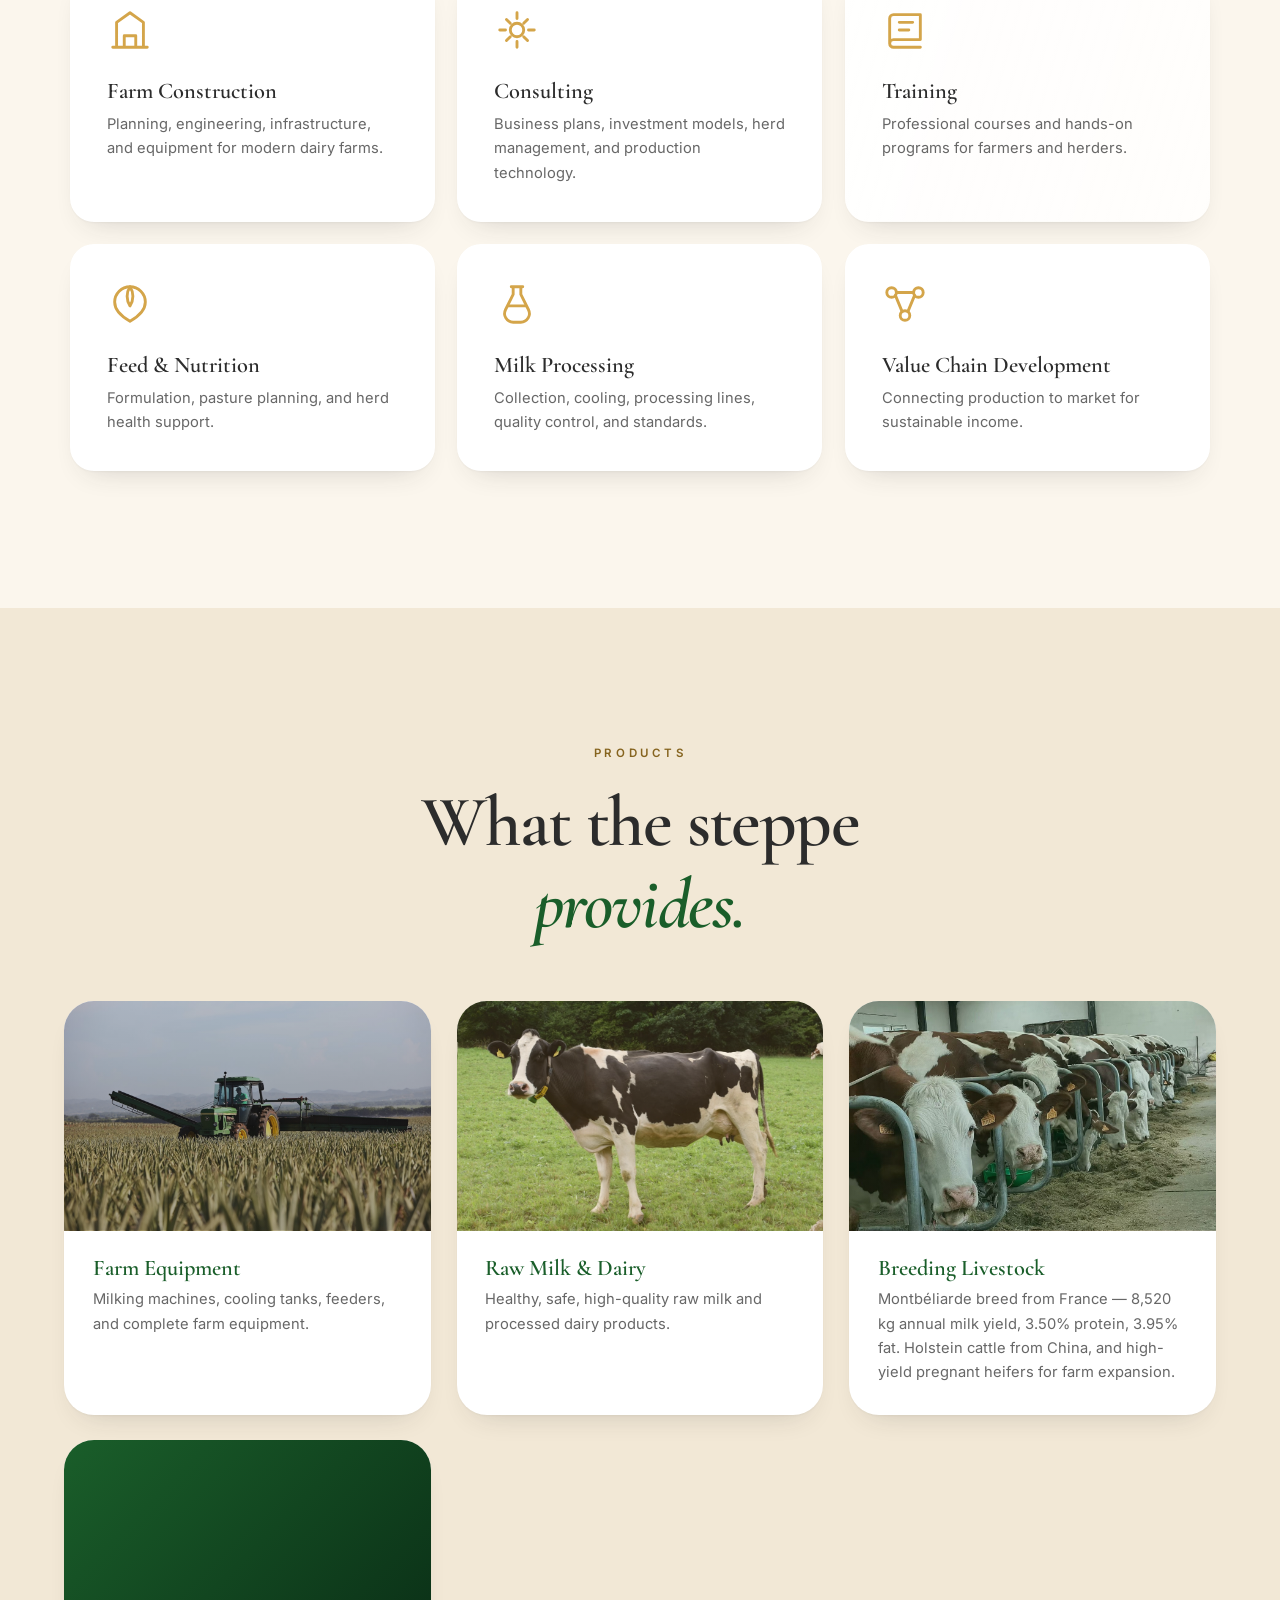
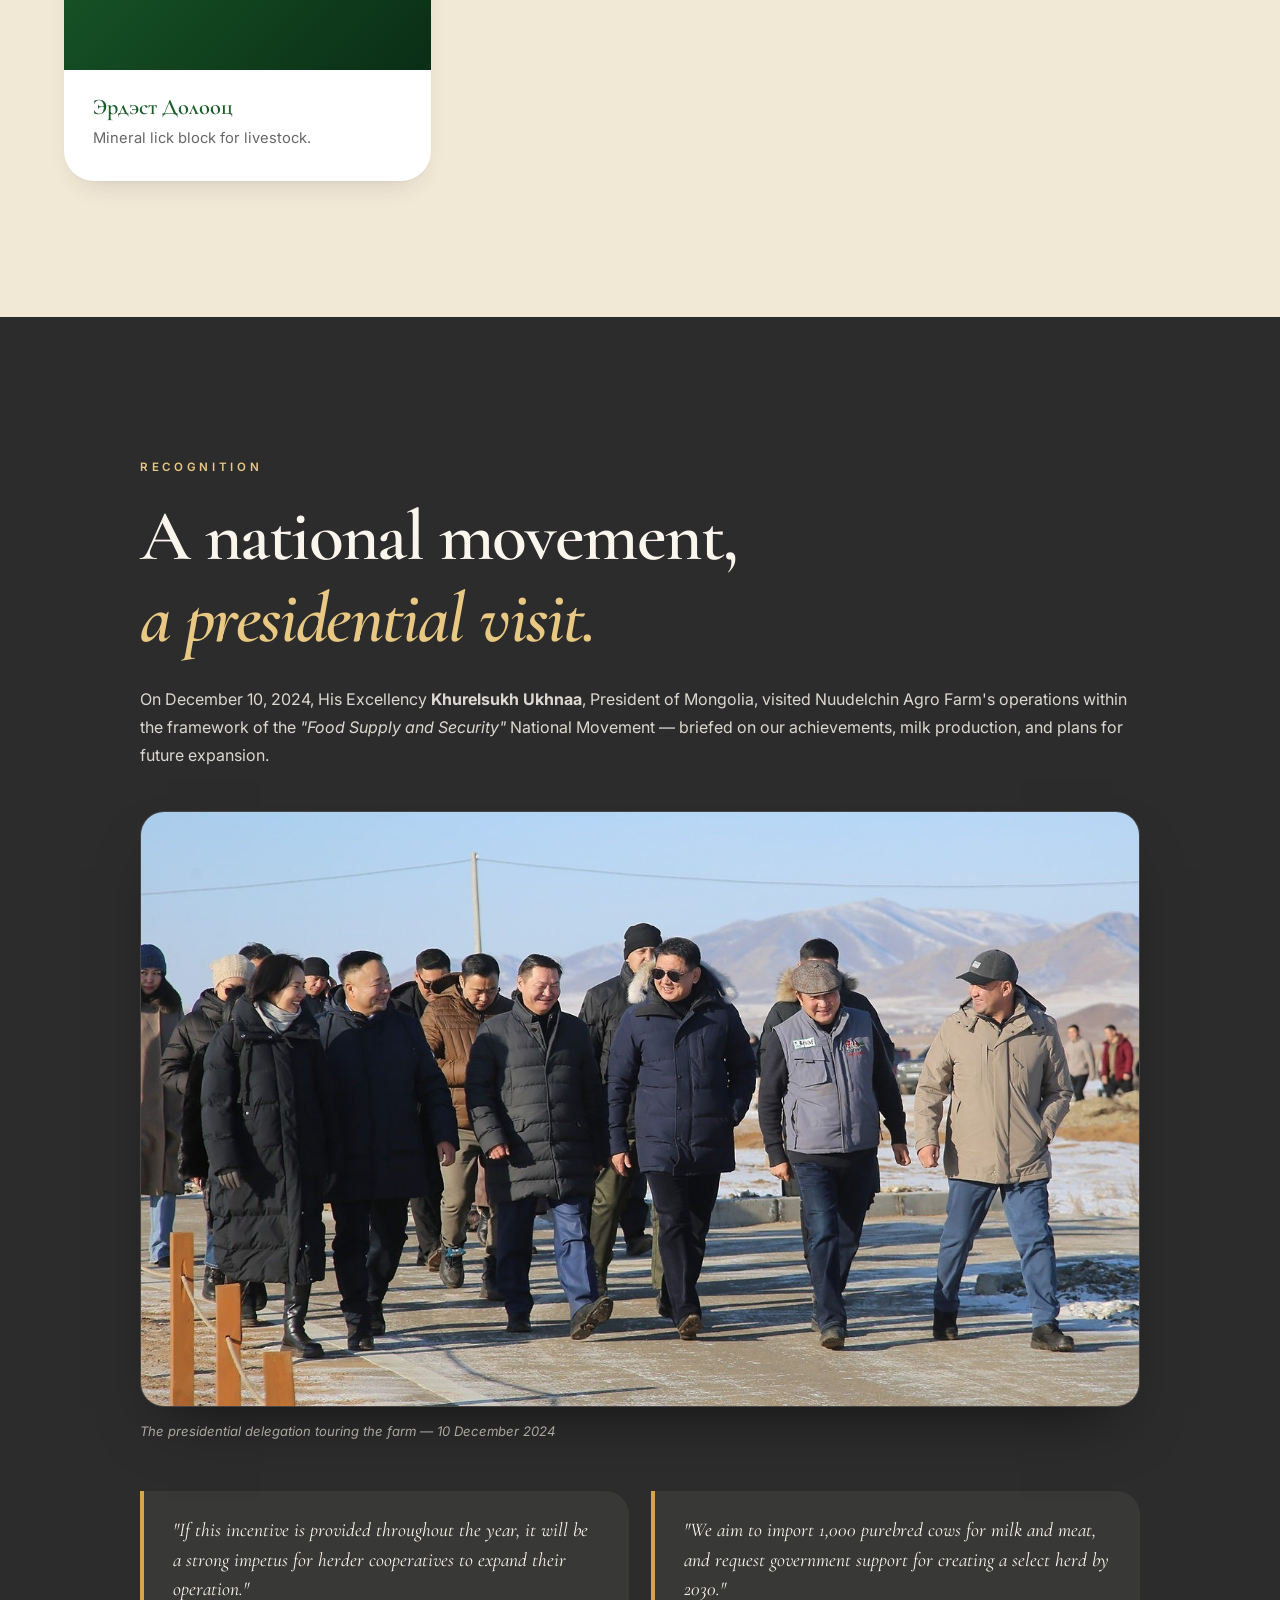
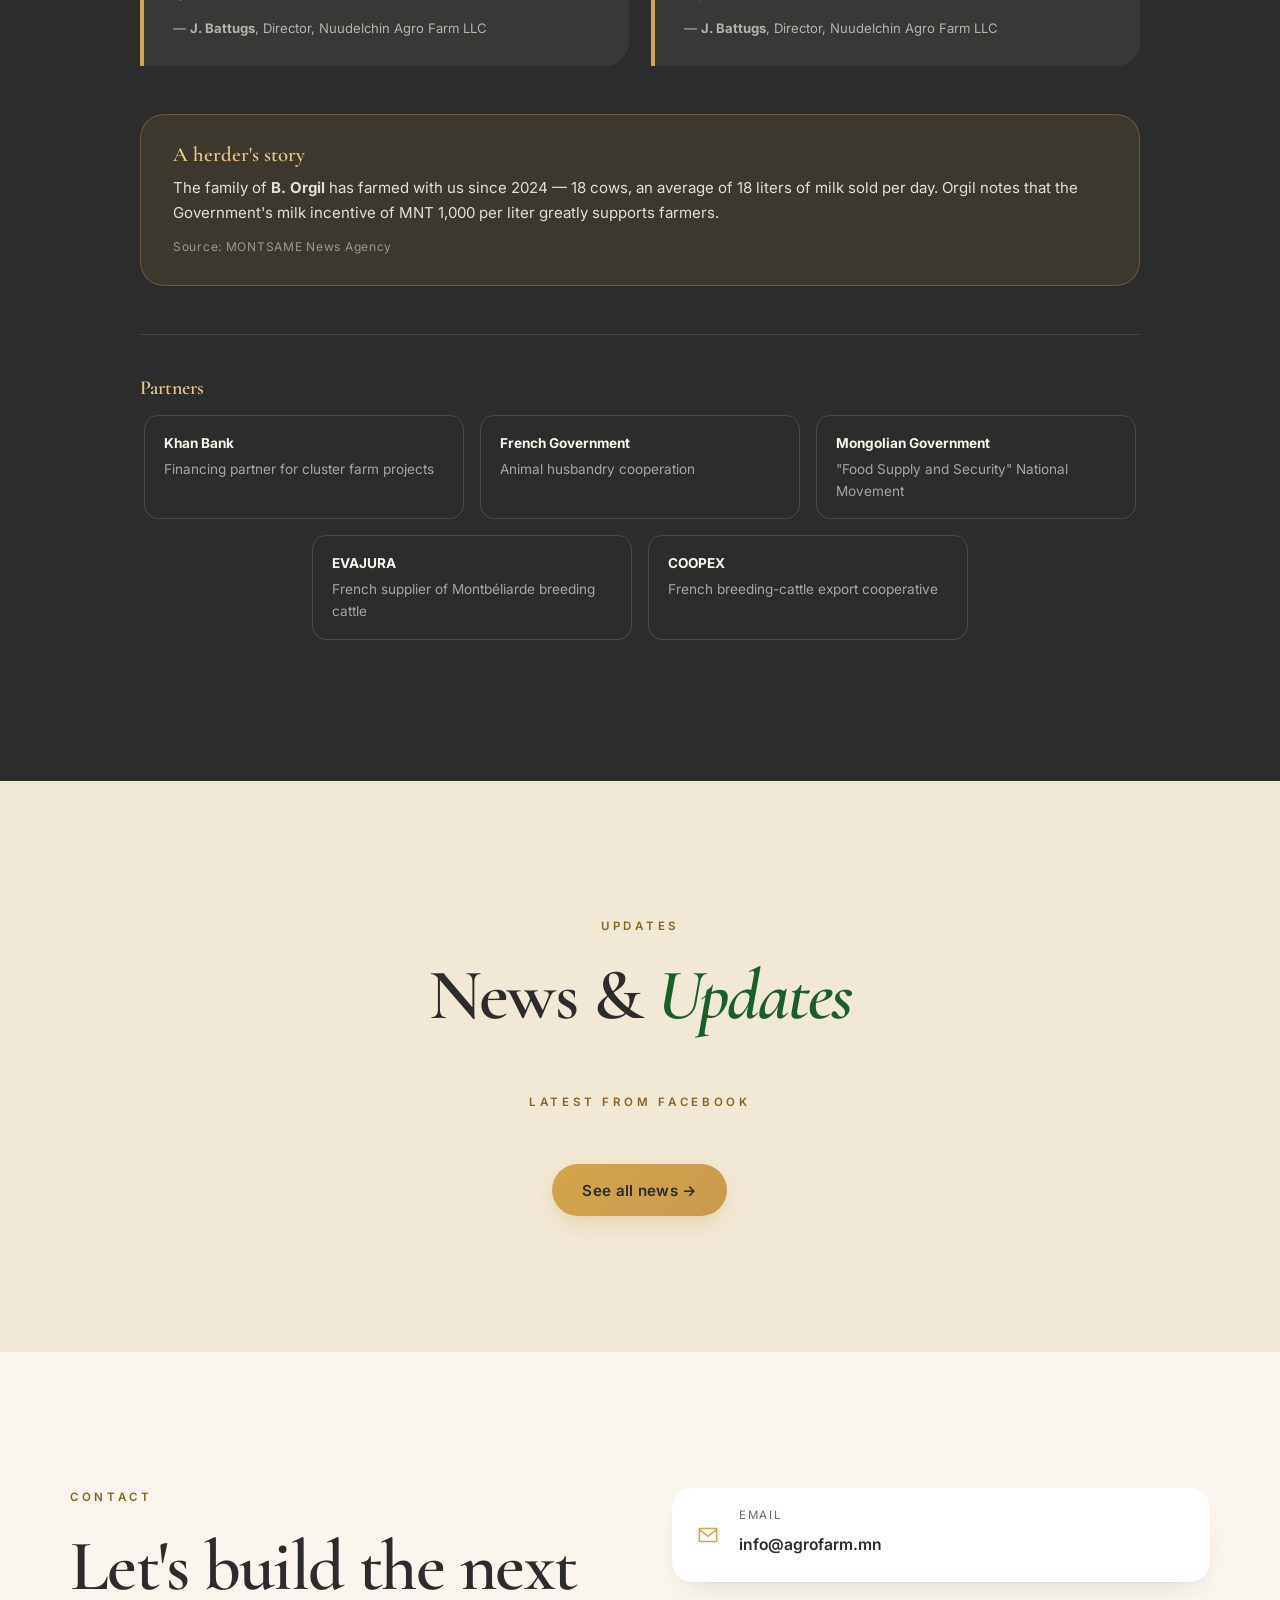
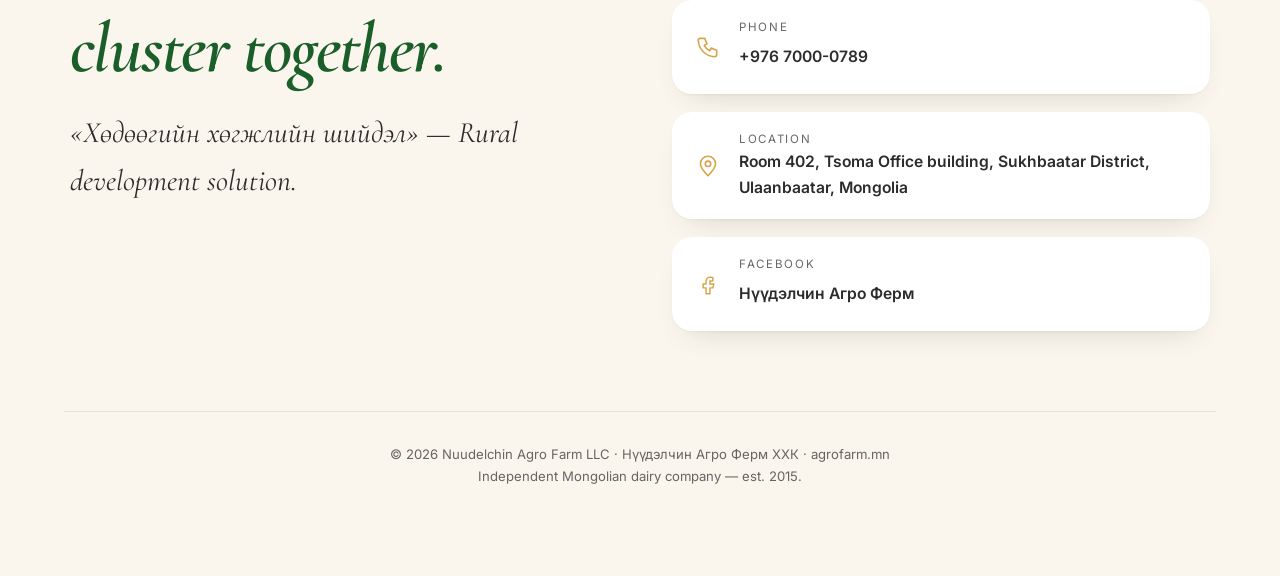
==== commit c6d3b8f5: "Merge equipment catalogue into /shop as a unified storefront shop.php replaces shop.html as the /sho" ====
--- a/index.html
+++ b/index.html
@@ -45,7 +45,6 @@
     <a href="#farms" data-en="Farms" data-mn="Фермүүд">Farms</a>
     <a href="#services" data-en="Services" data-mn="Үйлчилгээ">Services</a>
     <a href="#products" data-en="Products" data-mn="Бүтээгдэхүүн">Products</a>
-    <a href="/equipment" data-en="Equipment" data-mn="Тоног төхөөрөмж">Equipment</a>
     <a href="/shop" data-en="Shop" data-mn="Дэлгүүр">Shop</a>
     <a href="#news" data-en="News" data-mn="Мэдээ">News</a>
     <a href="#contact" data-en="Contact" data-mn="Холбоо барих">Contact</a>
--- a/style.css
+++ b/style.css
@@ -1306,7 +1306,9 @@
 .eq-hero h1 em{ color:var(--green); font-style:italic; }
 .eq-hero__lead{ max-width:46rem; margin:1.4rem auto 0; color:var(--ink-soft); line-height:1.8; }
 
-.eq-wrap{ background:var(--cream); padding:2rem var(--gutter) 6rem; min-height:60vh; }
+/* 8rem clears the fixed header — the catalogue index gets less, because
+   .eq-hero above it already supplies the clearance. */
+.eq-wrap{ background:var(--cream); padding:8rem var(--gutter) 6rem; min-height:60vh; }
 .eq-wrap--full{ padding-top:1rem; }
 .eq-404{ font-family:var(--serif); font-size:2.2rem; margin:4rem 0 1.5rem; }
 
@@ -1436,3 +1438,23 @@
   .eq-detail__top{ grid-template-columns:1fr; gap:1.8rem; }
   .eq-hero{ padding-top:7rem; }
 }
+
+/* ---------- equipment inside /shop ---------- */
+.eq-wrap--inshop{ padding-top:2rem; border-top:1px solid rgba(44,44,44,.08); }
+.eq-shop-head{ max-width:1240px; margin:0 auto 2.6rem; text-align:center; }
+.eq-shop-head h2{ font-family:var(--serif); font-size:clamp(1.8rem,3.4vw,2.6rem);
+  color:var(--charcoal); margin:.4rem 0 .9rem; }
+.eq-shop-head__lead{ max-width:44rem; margin:0 auto; color:var(--ink-soft); line-height:1.75;
+  font-size:.95rem; }
+.eq-section__head h3{ font-family:var(--serif); font-size:1.5rem; color:var(--charcoal); }
+
+/* ---------- quote half of the shared basket drawer ---------- */
+.inq-block{ margin-top:1.6rem; padding-top:1.4rem; border-top:2px solid rgba(26,94,42,.18); }
+.inq-block__title{ font-family:var(--serif); font-size:1.15rem; color:var(--green);
+  margin-bottom:.2rem; }
+.inq-block__note{ font-size:.8rem; color:var(--ink-soft); margin-bottom:1rem; }
+.inq-qty{ width:60px; padding:.45rem; border:1px solid rgba(44,44,44,.2); border-radius:8px;
+  font:inherit; font-size:.9rem; }
+.inq-remove{ background:none; border:0; cursor:pointer; font-size:1rem; color:var(--ink-soft);
+  padding:.3rem .5rem; line-height:1; }
+.inq-remove:hover{ color:#8c2f2f; }
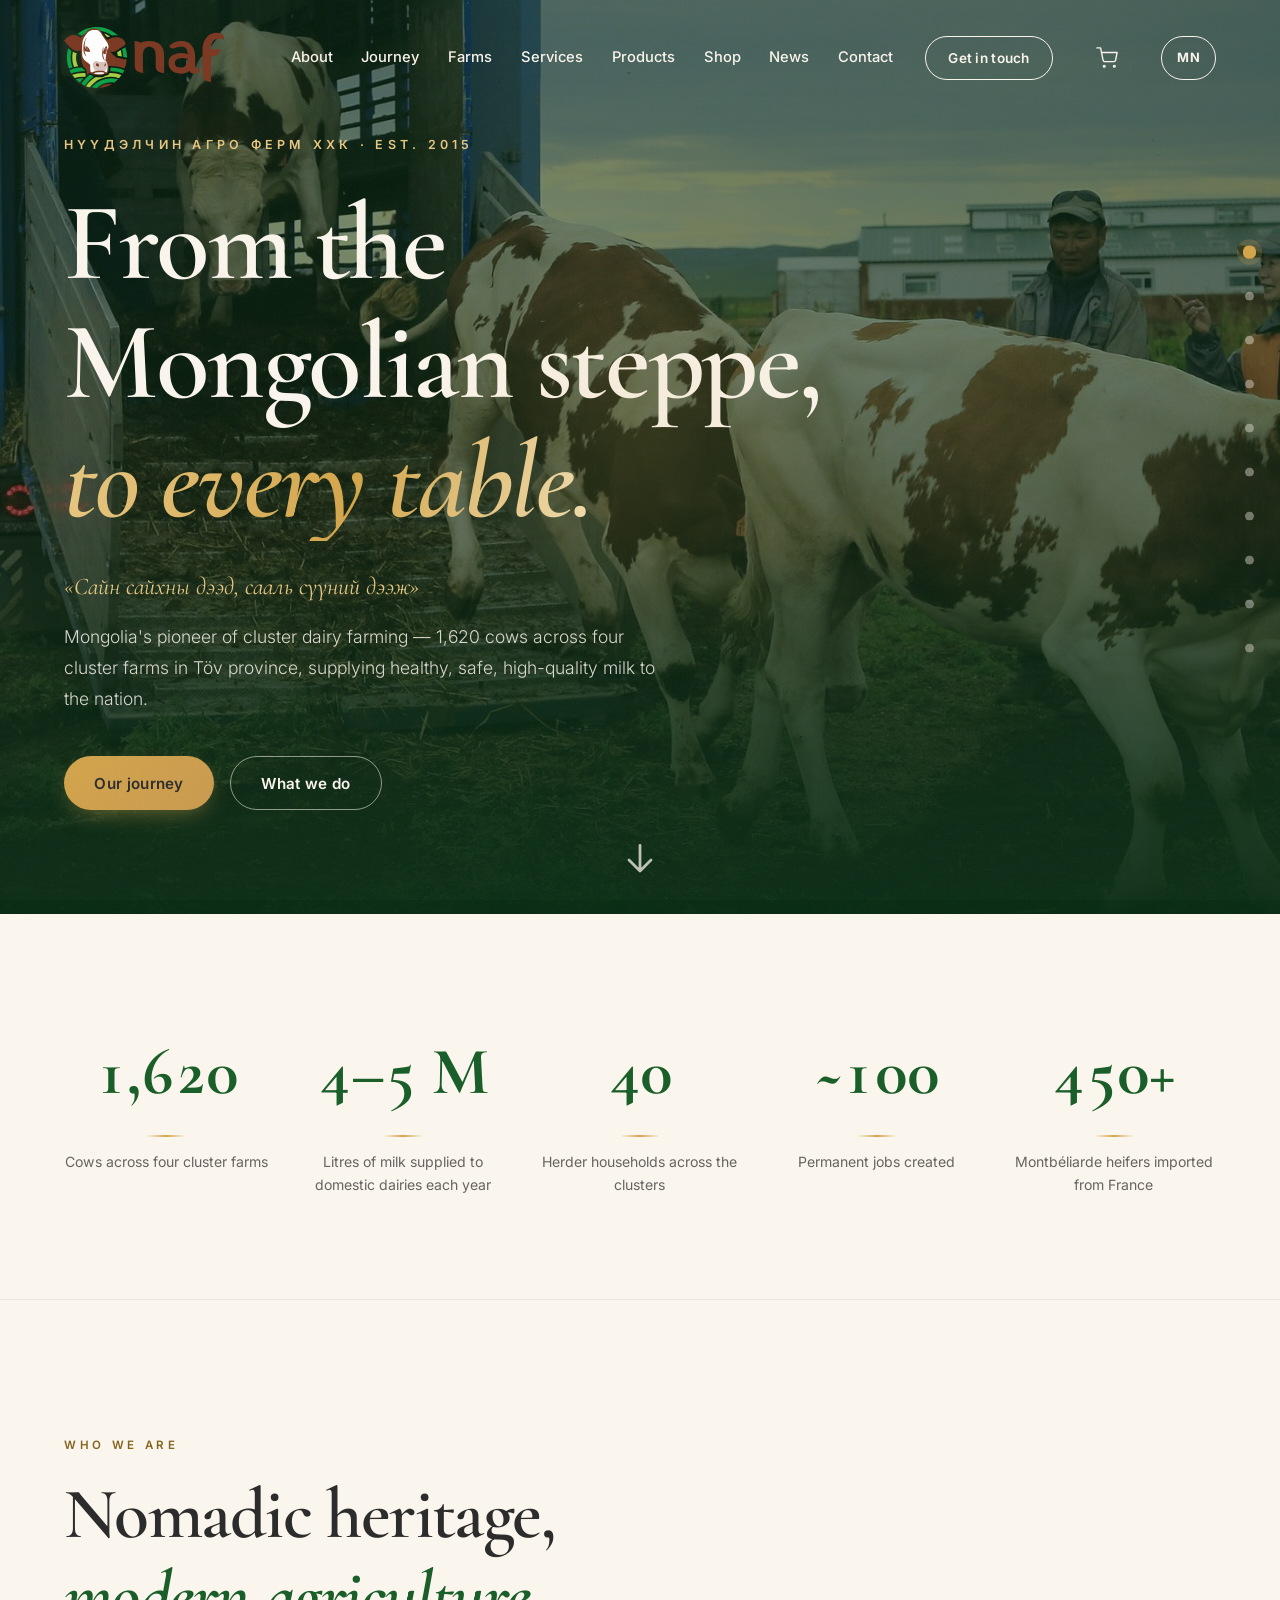
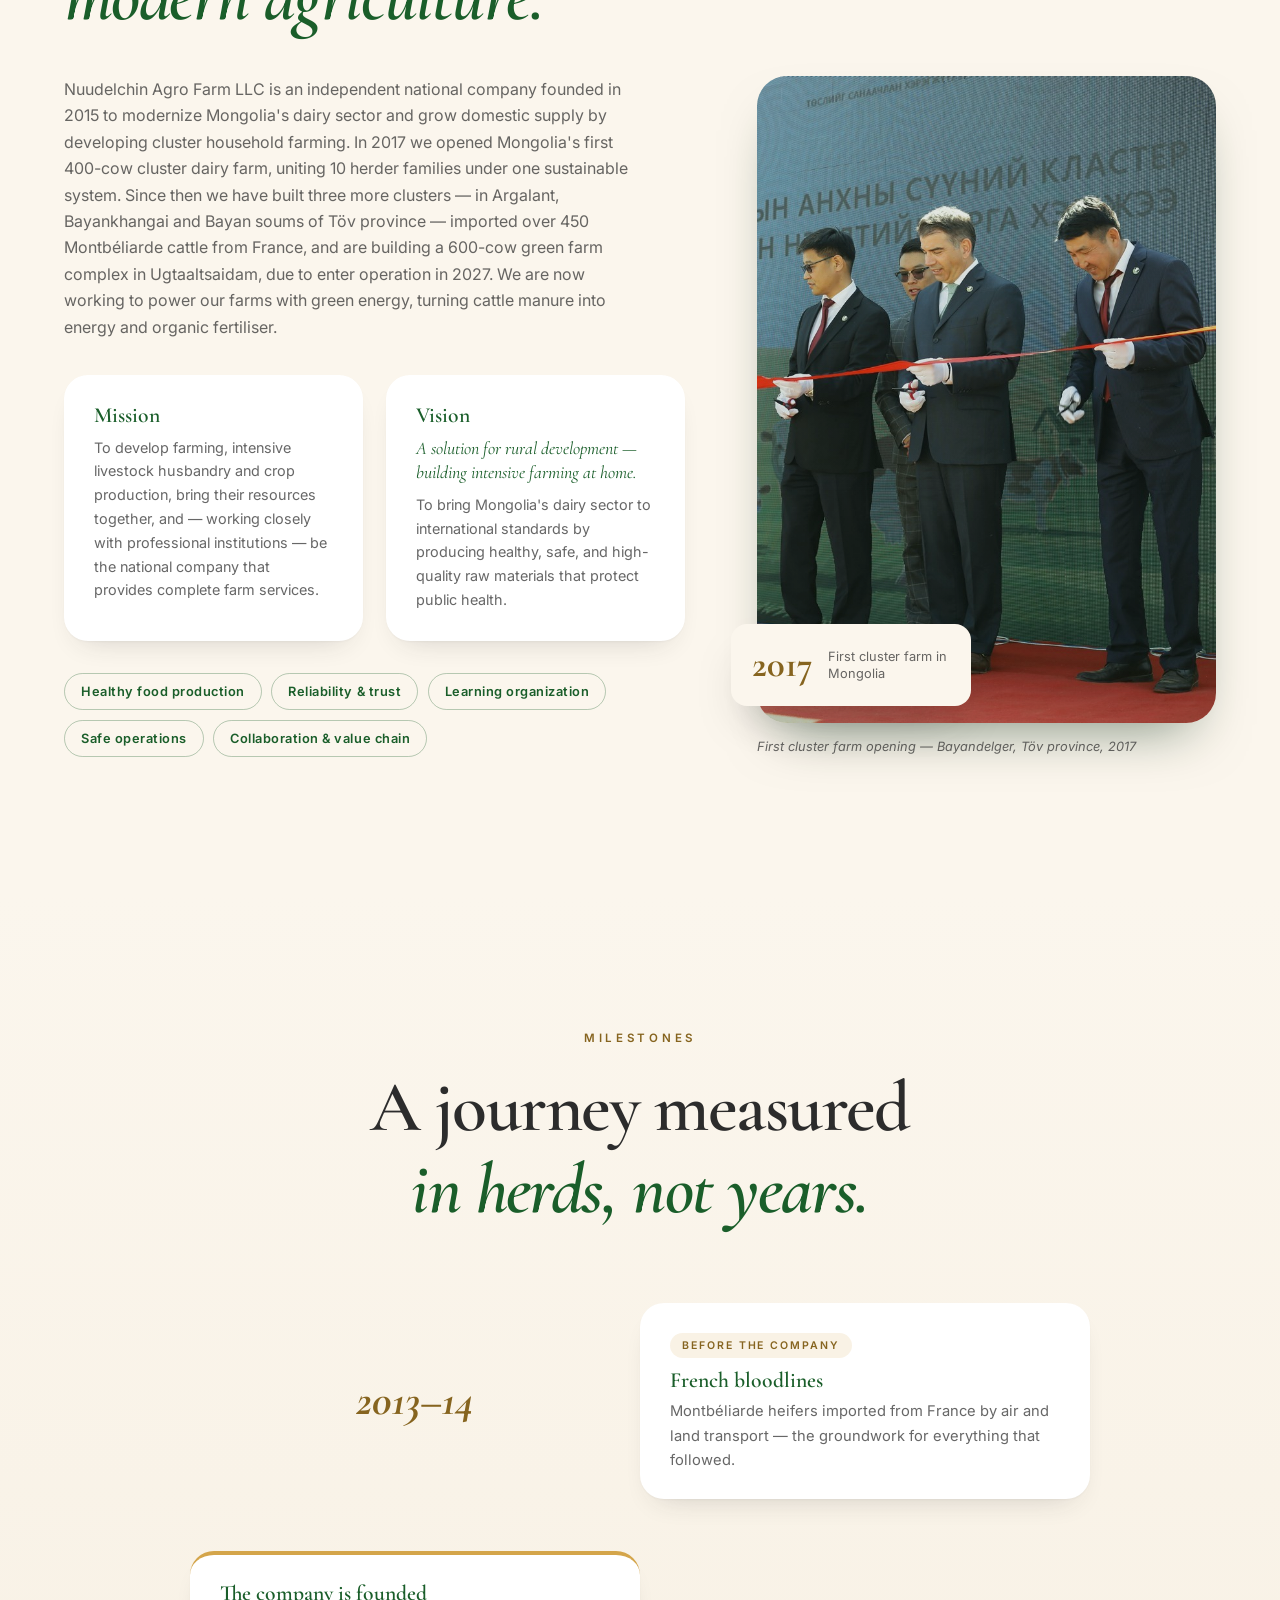
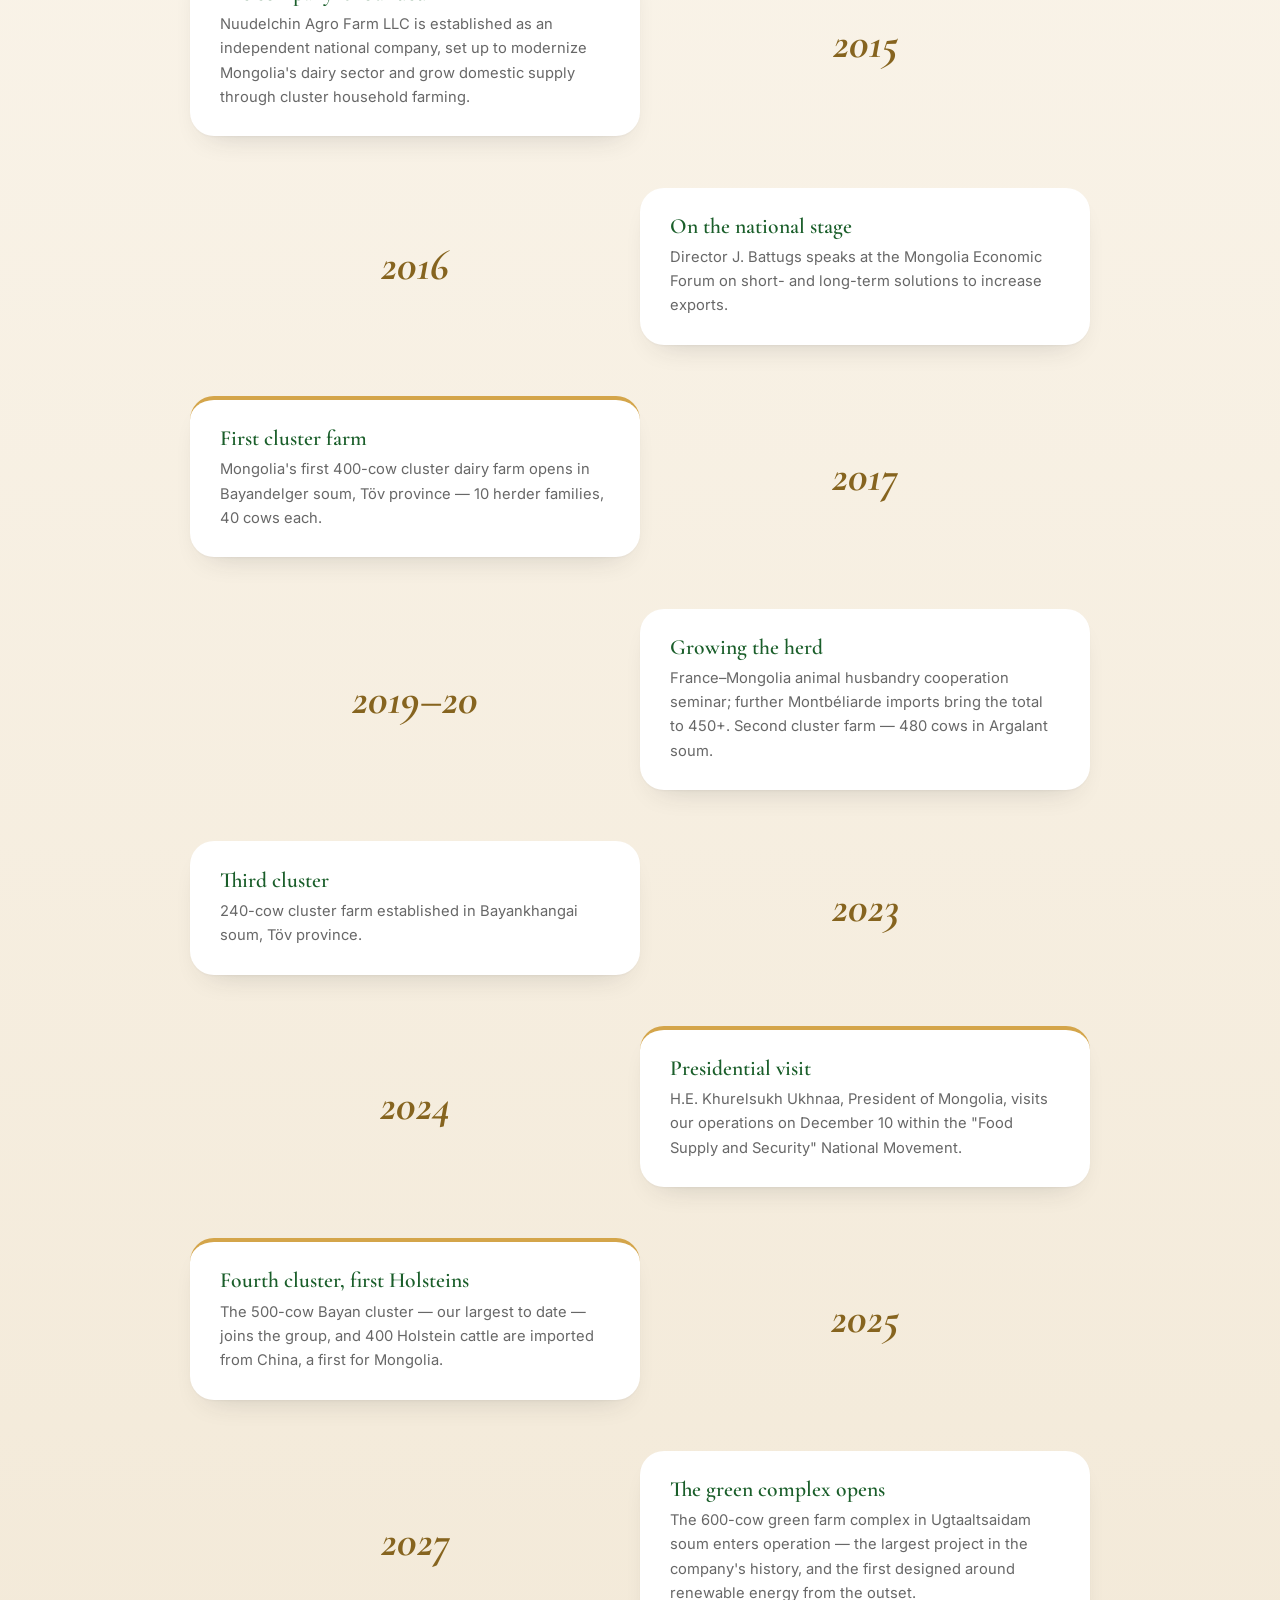
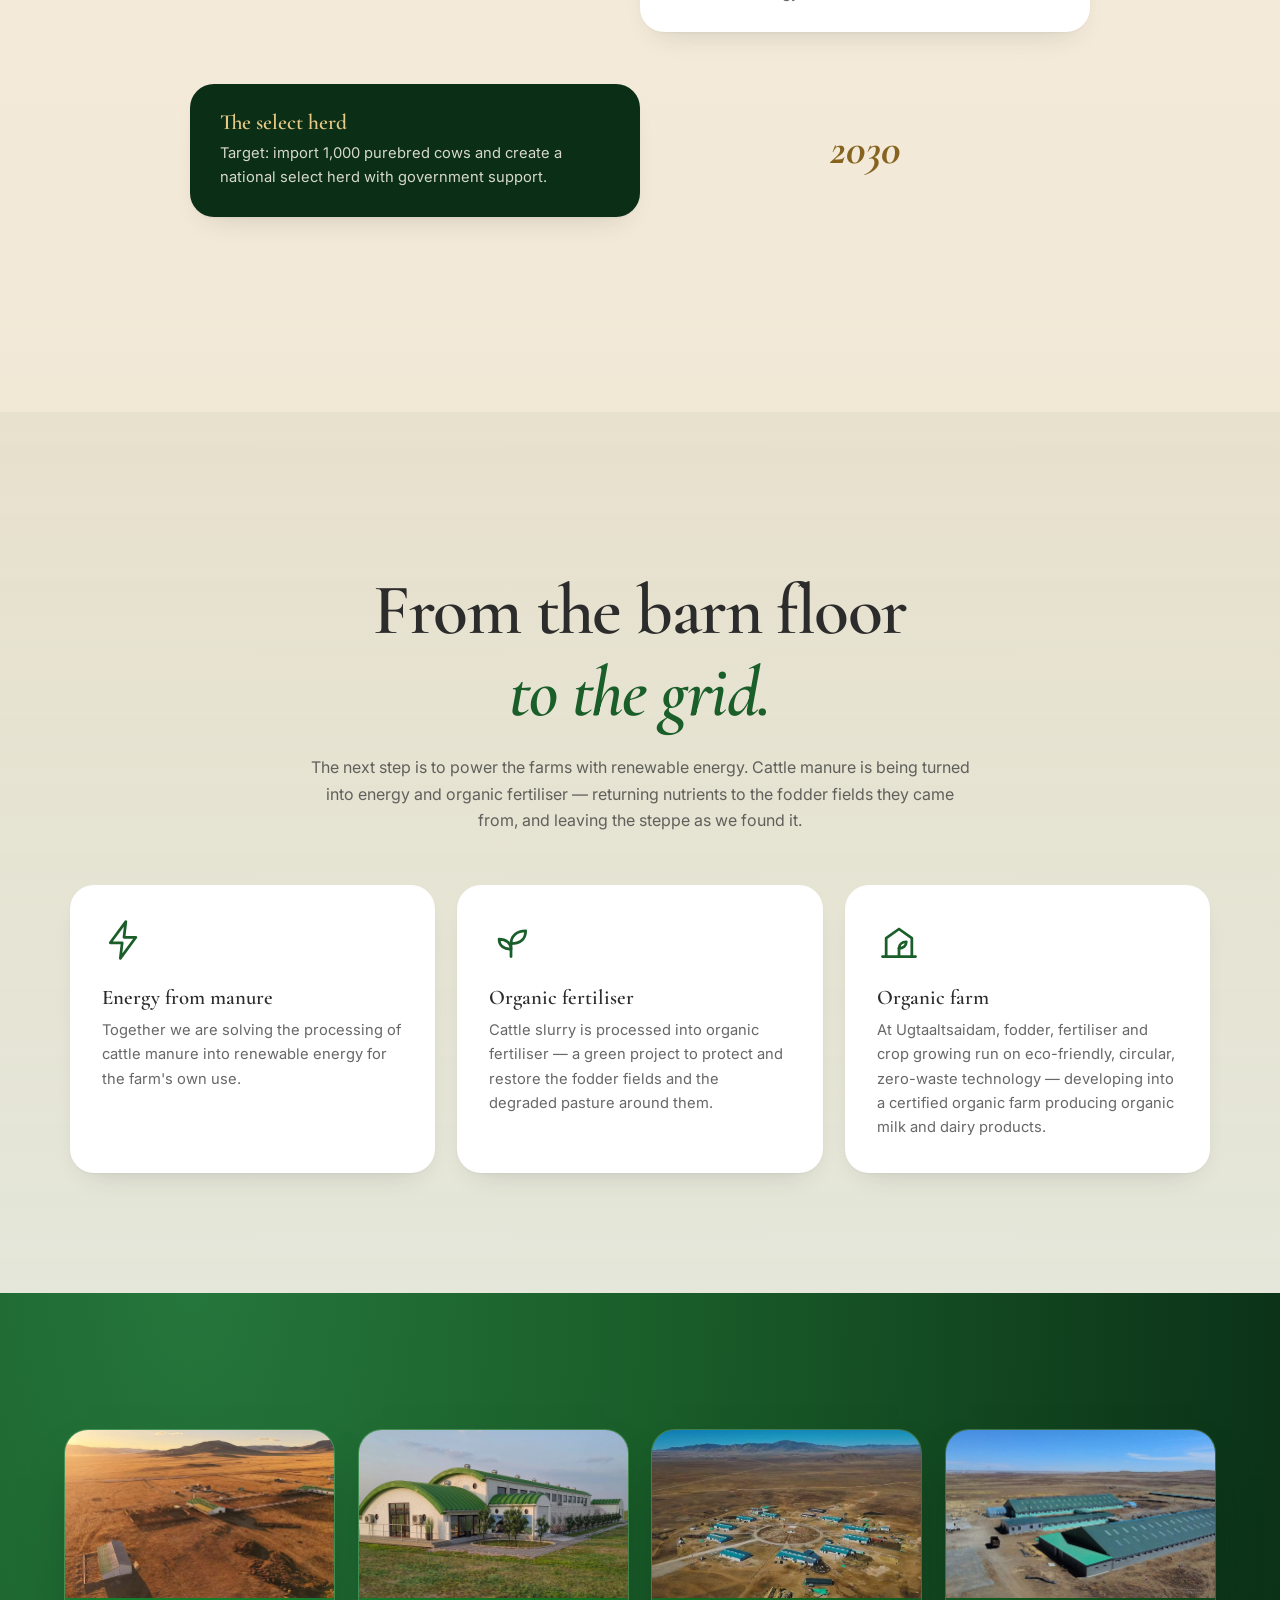
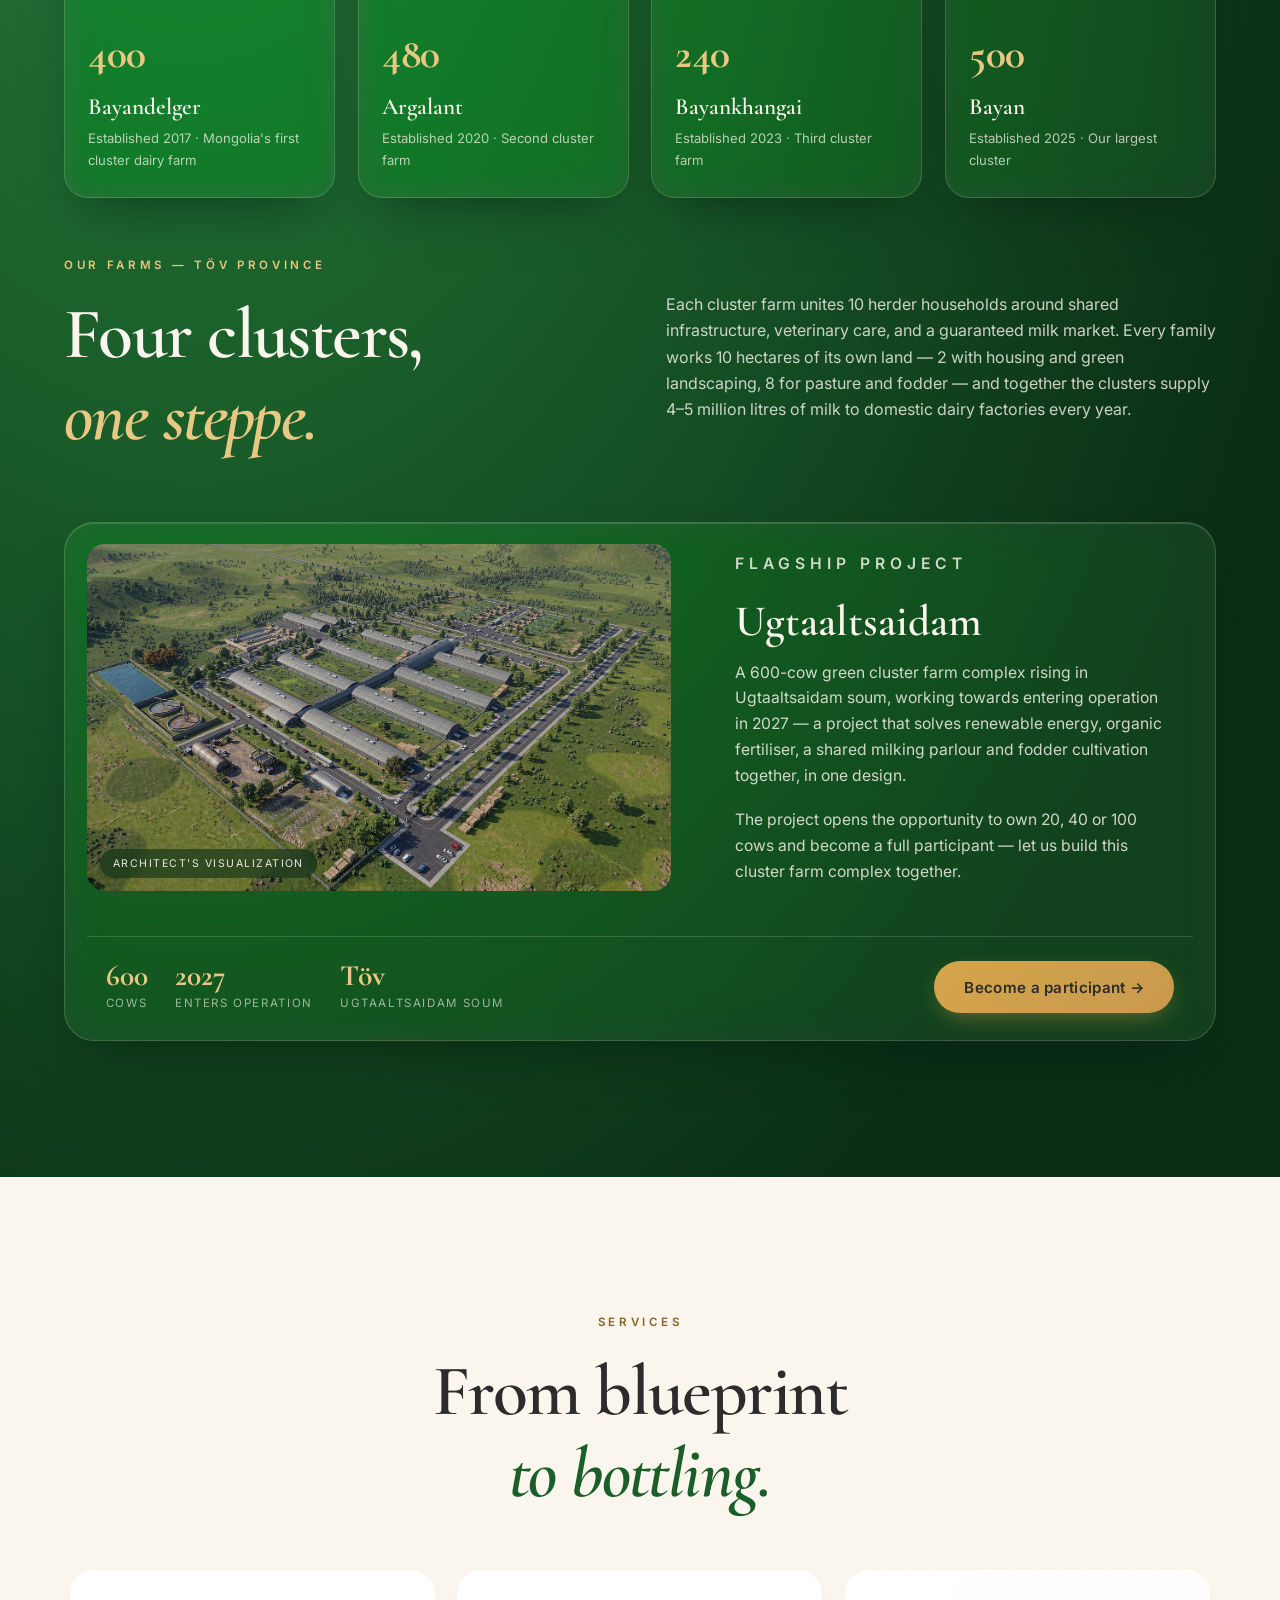
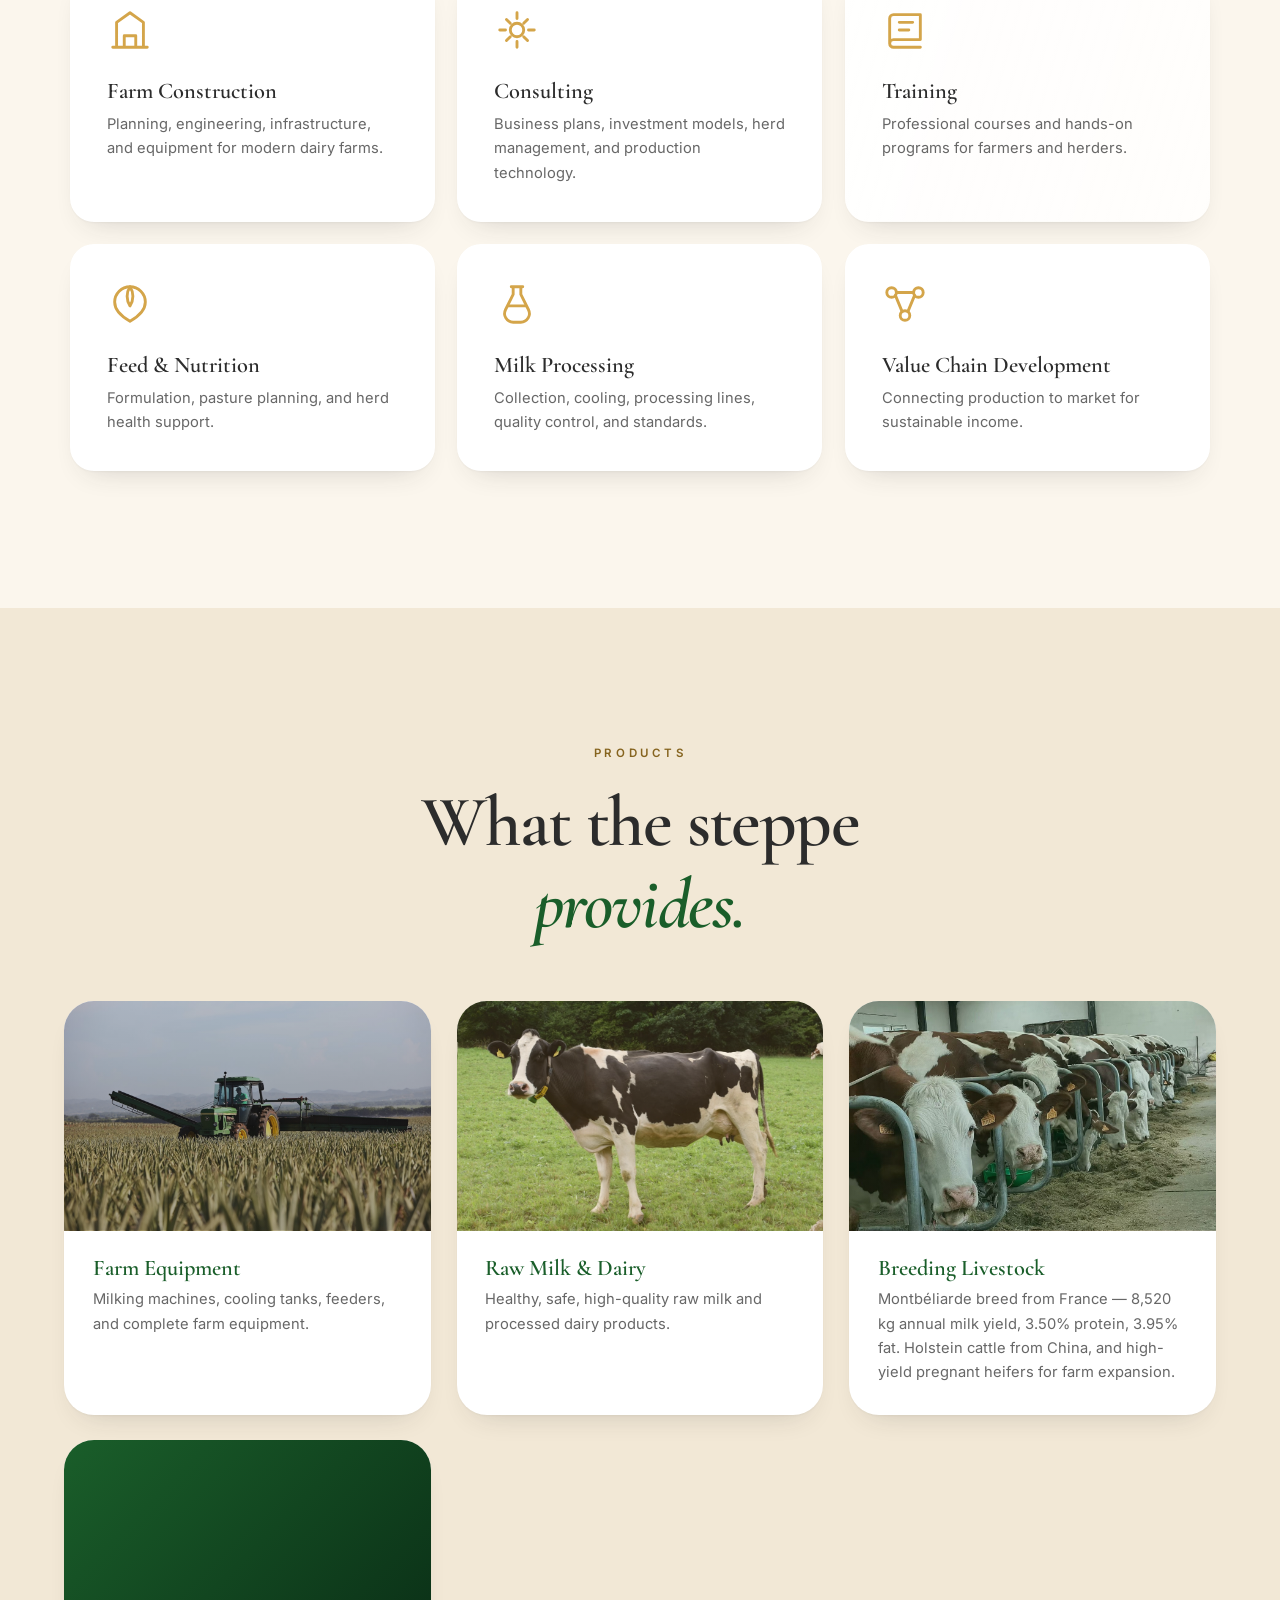
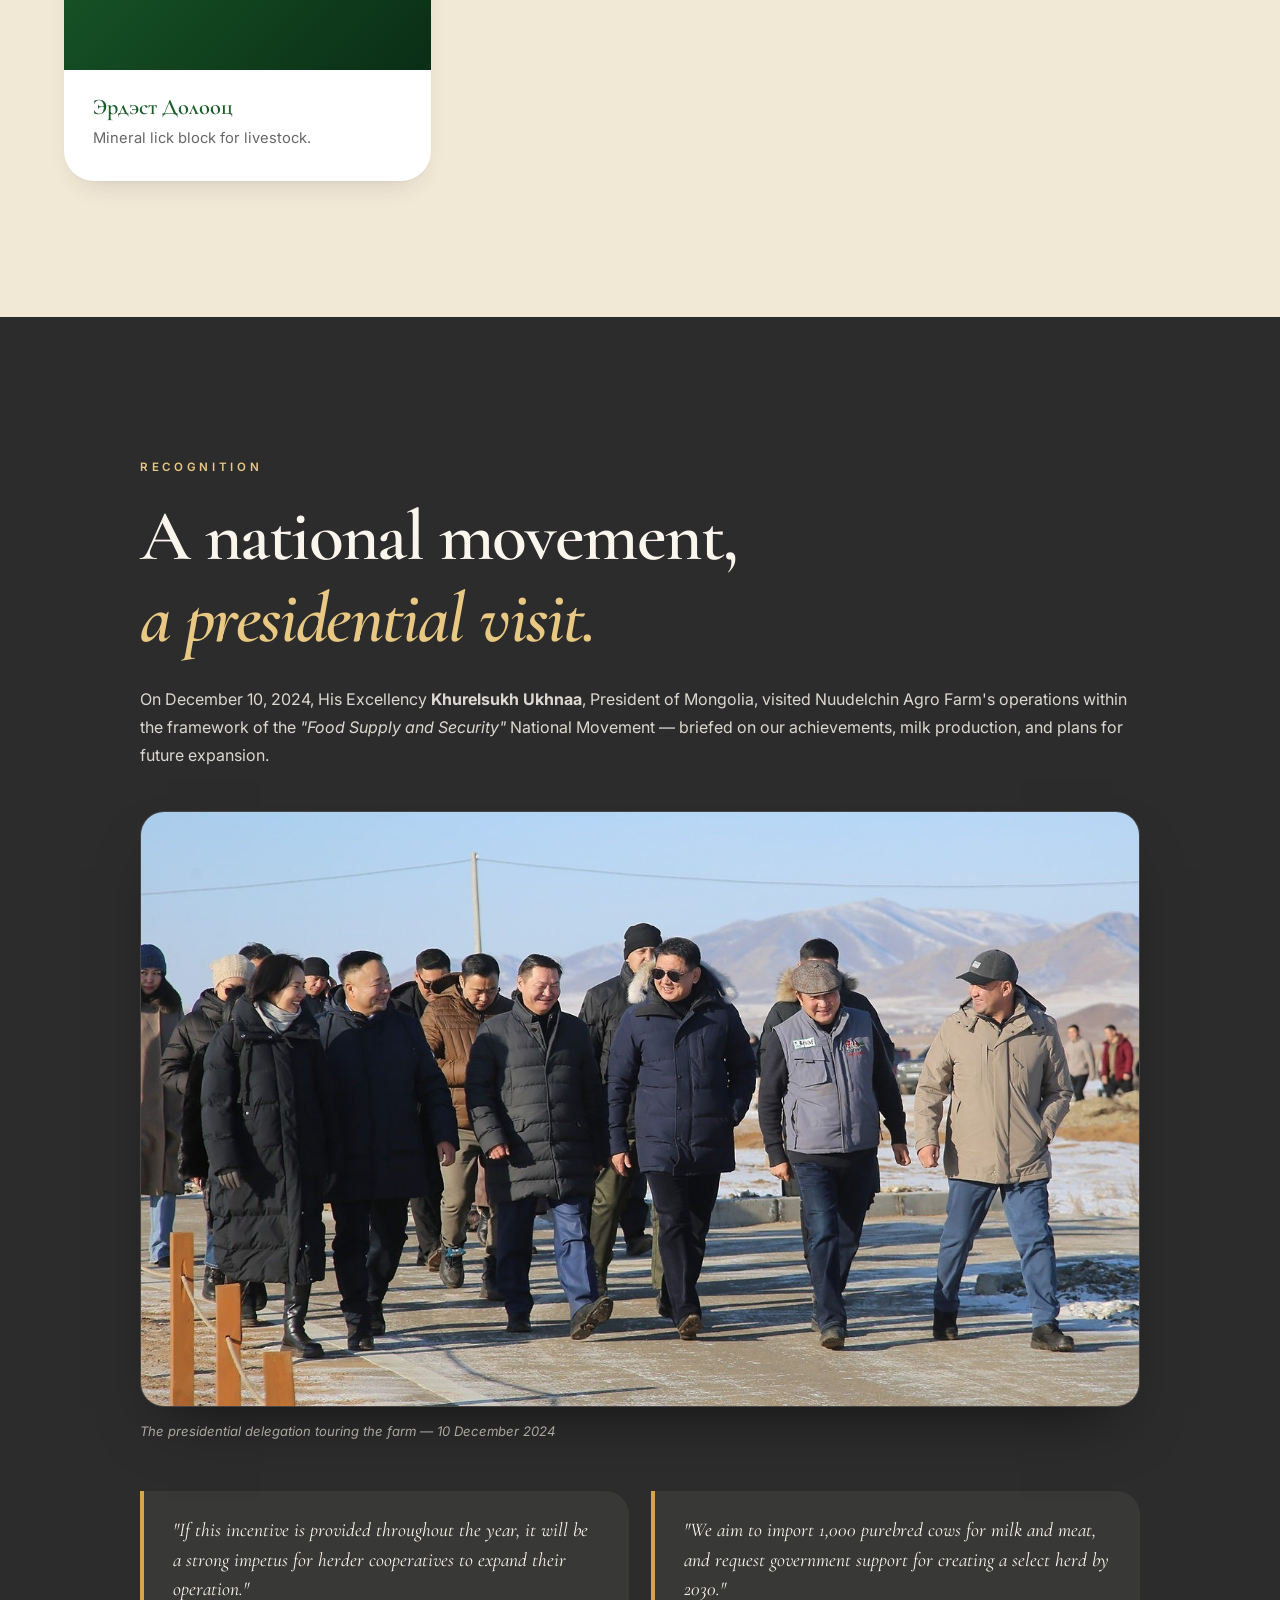
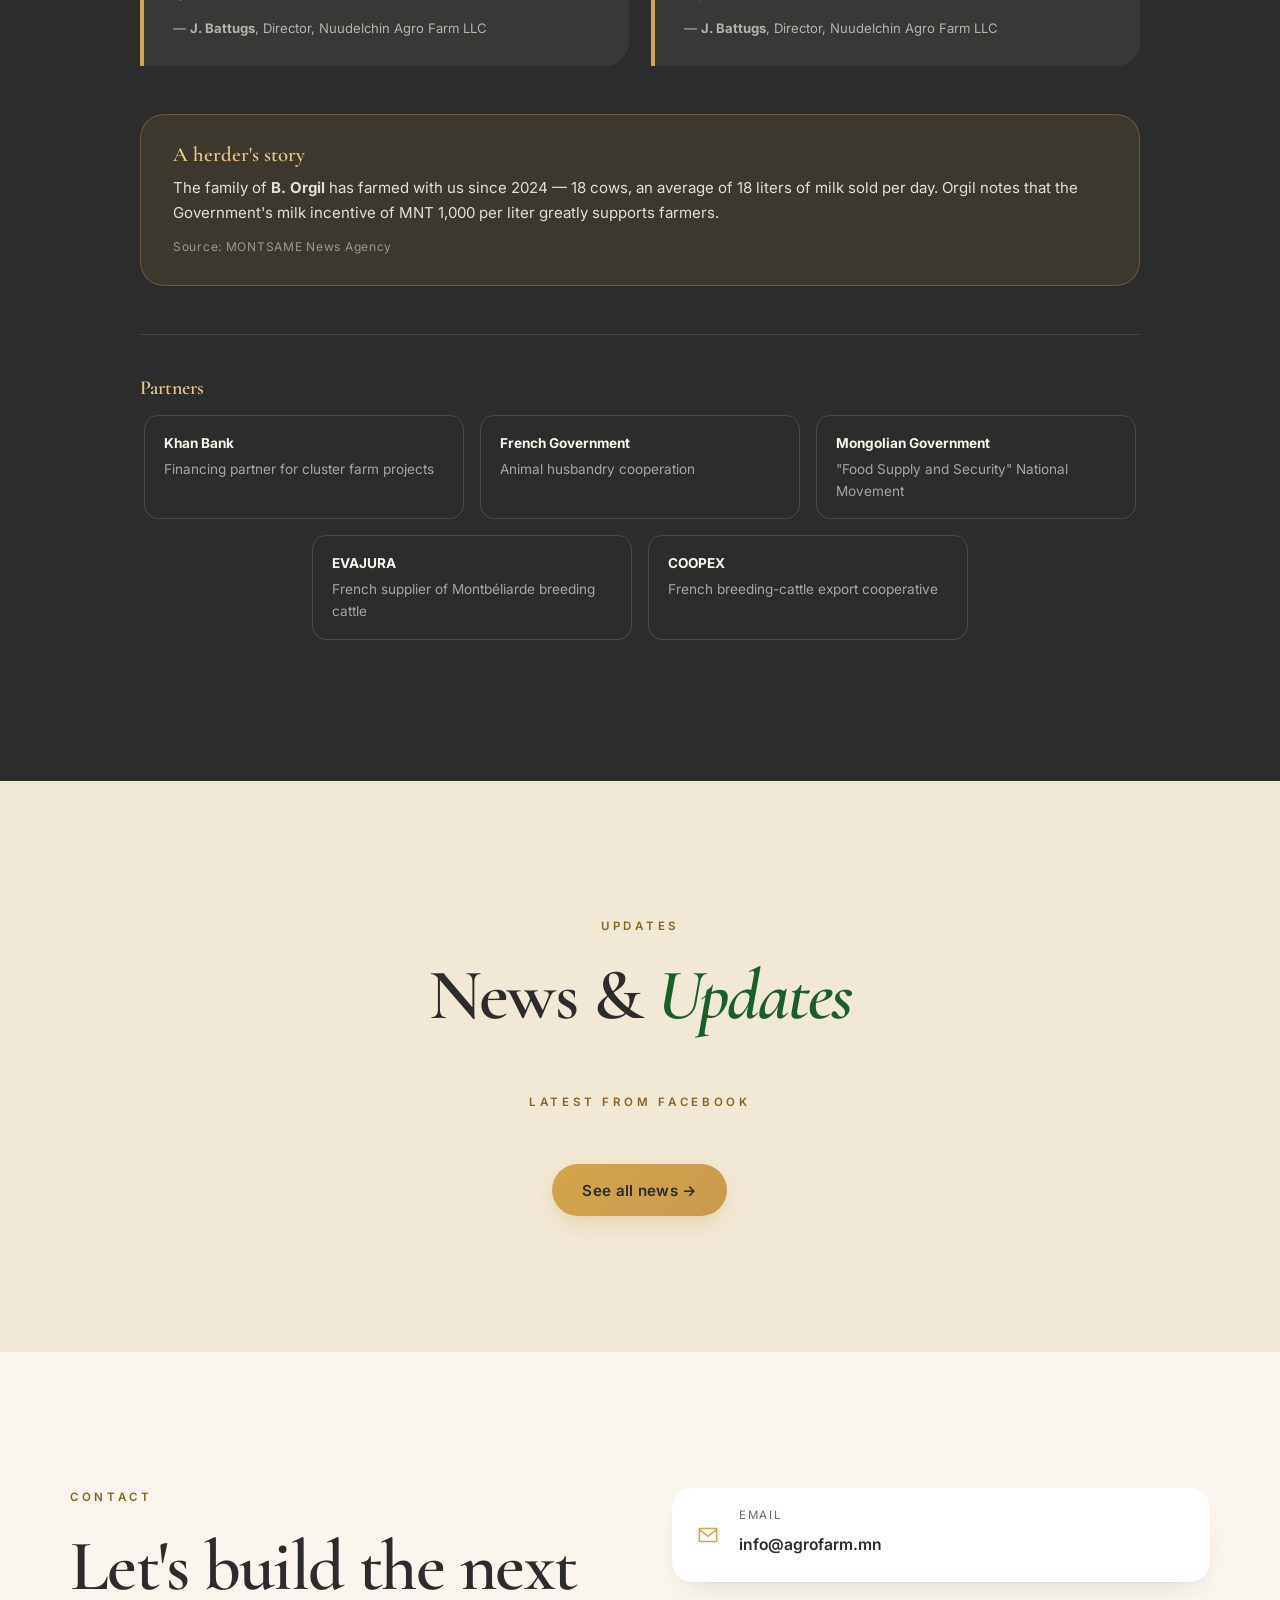
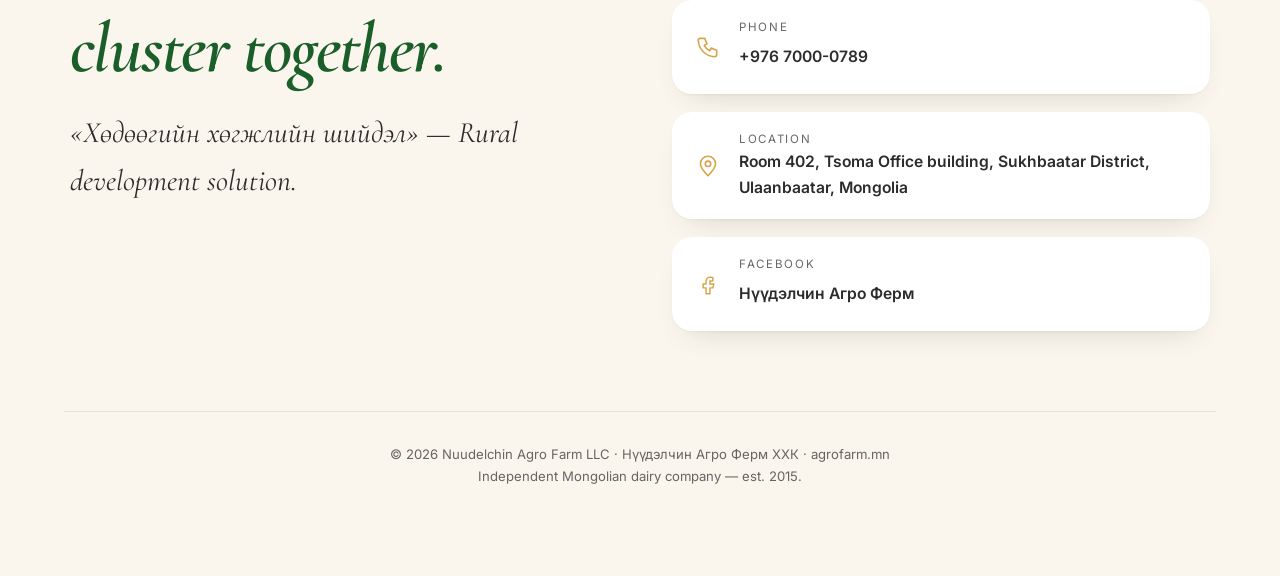
==== commit 66b5b060: "Add Chinese (中文) as a third home page language Language toggle now cycles EN -> MN -> ZH instead of " ====
--- a/index.html
+++ b/index.html
@@ -40,16 +40,16 @@
     </span>
   </a>
   <nav class="nav__links" id="navLinks" aria-label="Main">
-    <a href="#about" data-en="About" data-mn="Бидний тухай">About</a>
-    <a href="#journey" data-en="Journey" data-mn="Замнал">Journey</a>
-    <a href="#farms" data-en="Farms" data-mn="Фермүүд">Farms</a>
-    <a href="#services" data-en="Services" data-mn="Үйлчилгээ">Services</a>
-    <a href="#products" data-en="Products" data-mn="Бүтээгдэхүүн">Products</a>
-    <a href="/shop" data-en="Shop" data-mn="Дэлгүүр">Shop</a>
-    <a href="#news" data-en="News" data-mn="Мэдээ">News</a>
-    <a href="#contact" data-en="Contact" data-mn="Холбоо барих">Contact</a>
+    <a href="#about" data-en="About" data-mn="Бидний тухай" data-zh="关于我们">About</a>
+    <a href="#journey" data-en="Journey" data-mn="Замнал" data-zh="发展历程">Journey</a>
+    <a href="#farms" data-en="Farms" data-mn="Фермүүд" data-zh="牧场">Farms</a>
+    <a href="#services" data-en="Services" data-mn="Үйлчилгээ" data-zh="服务">Services</a>
+    <a href="#products" data-en="Products" data-mn="Бүтээгдэхүүн" data-zh="产品">Products</a>
+    <a href="/shop" data-en="Shop" data-mn="Дэлгүүр" data-zh="商城">Shop</a>
+    <a href="#news" data-en="News" data-mn="Мэдээ" data-zh="新闻">News</a>
+    <a href="#contact" data-en="Contact" data-mn="Холбоо барих" data-zh="联系我们">Contact</a>
   </nav>
-  <a href="#contact" class="btn nav__cta" data-en="Get in touch" data-mn="Холбогдох">Get in touch</a>
+  <a href="#contact" class="btn nav__cta" data-en="Get in touch" data-mn="Холбогдох" data-zh="洽谈合作">Get in touch</a>
   <a href="/shop#cart" id="cartToggle" class="cart-toggle" aria-label="Cart">
     <svg viewBox="0 0 24 24" fill="none" stroke="currentColor" stroke-width="1.5" stroke-linecap="round" stroke-linejoin="round" width="22" height="22"><circle cx="9" cy="21" r="1"/><circle cx="20" cy="21" r="1"/><path d="M1 1h4l2.68 13.39a2 2 0 0 0 2 1.61h9.72a2 2 0 0 0 2-1.61L23 6H6"/></svg>
     <span class="cart-toggle__badge" id="cartBadge" hidden>0</span>
@@ -63,16 +63,16 @@
 
 <!-- Scroll-spy dots (desktop) -->
 <nav class="dots" id="dots" aria-label="Section navigation">
-  <a href="#hero" data-spy="hero"><i></i><b data-en="Home" data-mn="Нүүр">Home</b></a>
-  <a href="#about" data-spy="about"><i></i><b data-en="About" data-mn="Тухай">About</b></a>
-  <a href="#journey" data-spy="journey"><i></i><b data-en="Journey" data-mn="Замнал">Journey</b></a>
-  <a href="#green" data-spy="green"><i></i><b data-en="Green energy" data-mn="Ногоон эрчим хүч">Green energy</b></a>
-  <a href="#farms" data-spy="farms"><i></i><b data-en="Farms" data-mn="Фермүүд">Farms</b></a>
-  <a href="#services" data-spy="services"><i></i><b data-en="Services" data-mn="Үйлчилгээ">Services</b></a>
-  <a href="#products" data-spy="products"><i></i><b data-en="Products" data-mn="Бүтээгдэхүүн">Products</b></a>
-  <a href="#recognition" data-spy="recognition"><i></i><b data-en="Recognition" data-mn="Хүлээн зөвшөөрөлт">Recognition</b></a>
-  <a href="#news" data-spy="news"><i></i><b data-en="News" data-mn="Мэдээ">News</b></a>
-  <a href="#contact" data-spy="contact"><i></i><b data-en="Contact" data-mn="Холбоо">Contact</b></a>
+  <a href="#hero" data-spy="hero"><i></i><b data-en="Home" data-mn="Нүүр" data-zh="首页">Home</b></a>
+  <a href="#about" data-spy="about"><i></i><b data-en="About" data-mn="Тухай" data-zh="关于">About</b></a>
+  <a href="#journey" data-spy="journey"><i></i><b data-en="Journey" data-mn="Замнал" data-zh="历程">Journey</b></a>
+  <a href="#green" data-spy="green"><i></i><b data-en="Green energy" data-mn="Ногоон эрчим хүч" data-zh="绿色能源">Green energy</b></a>
+  <a href="#farms" data-spy="farms"><i></i><b data-en="Farms" data-mn="Фермүүд" data-zh="牧场">Farms</b></a>
+  <a href="#services" data-spy="services"><i></i><b data-en="Services" data-mn="Үйлчилгээ" data-zh="服务">Services</b></a>
+  <a href="#products" data-spy="products"><i></i><b data-en="Products" data-mn="Бүтээгдэхүүн" data-zh="产品">Products</b></a>
+  <a href="#recognition" data-spy="recognition"><i></i><b data-en="Recognition" data-mn="Хүлээн зөвшөөрөлт" data-zh="荣誉">Recognition</b></a>
+  <a href="#news" data-spy="news"><i></i><b data-en="News" data-mn="Мэдээ" data-zh="新闻">News</b></a>
+  <a href="#contact" data-spy="contact"><i></i><b data-en="Contact" data-mn="Холбоо" data-zh="联系">Contact</b></a>
 </nav>
 
 <main>
@@ -82,17 +82,17 @@
   <div class="hero__bg" data-parallax="0.35"></div>
   <div class="hero__veil"></div>
   <div class="hero__inner">
-    <p class="hero__kicker reveal" data-en="Нүүдэлчин Агро Ферм ХХК · Est. 2015" data-mn="Нүүдэлчин Агро Ферм ХХК · 2015 оноос">Нүүдэлчин Агро Ферм ХХК · Est. 2015</p>
+    <p class="hero__kicker reveal" data-en="Нүүдэлчин Агро Ферм ХХК · Est. 2015" data-mn="Нүүдэлчин Агро Ферм ХХК · 2015 оноос" data-zh="Nuudelchin Agro Farm LLC · 2015 年创立">Нүүдэлчин Агро Ферм ХХК · Est. 2015</p>
     <h1 class="hero__title">
-      <span class="line"><span data-en="From the" data-mn="Монголын уудам">From the</span></span>
-      <span class="line"><span data-en="Mongolian steppe," data-mn="тал нутгаас,">Mongolian steppe,</span></span>
-      <span class="line"><span class="gold-ink" data-en="to every table." data-mn="айл бүрийн ширээнд.">to every table.</span></span>
+      <span class="line"><span data-en="From the" data-mn="Монголын уудам" data-zh="从蒙古草原">From the</span></span>
+      <span class="line"><span data-en="Mongolian steppe," data-mn="тал нутгаас," data-zh="到万家餐桌">Mongolian steppe,</span></span>
+      <span class="line"><span class="gold-ink" data-en="to every table." data-mn="айл бүрийн ширээнд." data-zh="每一杯都是好奶">to every table.</span></span>
     </h1>
     <p class="hero__slogan reveal" lang="mn">«Сайн сайхны дээд, сааль сүүний дээж»</p>
-    <p class="hero__lede reveal" data-en="Mongolia's pioneer of cluster dairy farming — 1,620 cows across four cluster farms in Töv province, supplying healthy, safe, high-quality milk to the nation." data-mn="Монголын кластер сүүний фермийн анхдагч — Төв аймгийн дөрвөн кластер фермд 1,620 үнээ маллаж, эрүүл, аюулгүй, өндөр чанартай сүүг үндэсний үйлдвэрлэлд нийлүүлж байна.">Mongolia's pioneer of cluster dairy farming — 1,620 cows across four cluster farms in Töv province, supplying healthy, safe, high-quality milk to the nation.</p>
+    <p class="hero__lede reveal" data-en="Mongolia's pioneer of cluster dairy farming — 1,620 cows across four cluster farms in Töv province, supplying healthy, safe, high-quality milk to the nation." data-mn="Монголын кластер сүүний фермийн анхдагч — Төв аймгийн дөрвөн кластер фермд 1,620 үнээ маллаж, эрүүл, аюулгүй, өндөр чанартай сүүг үндэсний үйлдвэрлэлд нийлүүлж байна." data-zh="蒙古国集群化奶牛养殖的开创者。Töv 省四座集群牧场，1,620 头奶牛，把健康、安全、优质的牛奶送到全国。">Mongolia's pioneer of cluster dairy farming — 1,620 cows across four cluster farms in Töv province, supplying healthy, safe, high-quality milk to the nation.</p>
     <div class="hero__actions reveal">
-      <a href="#journey" class="btn btn--gold" data-en="Our journey" data-mn="Бидний замнал">Our journey</a>
-      <a href="#services" class="btn btn--ghost" data-en="What we do" data-mn="Үйл ажиллагаа">What we do</a>
+      <a href="#journey" class="btn btn--gold" data-en="Our journey" data-mn="Бидний замнал" data-zh="我们的历程">Our journey</a>
+      <a href="#services" class="btn btn--ghost" data-en="What we do" data-mn="Үйл ажиллагаа" data-zh="业务领域">What we do</a>
     </div>
   </div>
   <a href="#stats" class="hero__scroll" aria-label="Scroll down">
@@ -105,23 +105,23 @@
   <div class="stats__grid">
     <div class="stat reveal">
       <span class="stat__num" data-count="1620">0</span>
-      <span class="stat__label" data-en="Cows across four cluster farms" data-mn="Дөрвөн кластер фермийн үнээ">Cows across four cluster farms</span>
+      <span class="stat__label" data-en="Cows across four cluster farms" data-mn="Дөрвөн кластер фермийн үнээ" data-zh="四座集群牧场存栏">Cows across four cluster farms</span>
     </div>
     <div class="stat reveal">
-      <span class="stat__num" data-count="4" data-suffix-en="–5 M" data-suffix-mn="–5 сая">0</span>
-      <span class="stat__label" data-en="Litres of milk supplied to domestic dairies each year" data-mn="Жил бүр дотоодын үйлдвэрт нийлүүлдэг сүү, литр">Litres of milk supplied to domestic dairies each year</span>
+      <span class="stat__num" data-count="4" data-suffix-en="–5 M" data-suffix-mn="–5 сая" data-suffix-zh="–5 百万">0</span>
+      <span class="stat__label" data-en="Litres of milk supplied to domestic dairies each year" data-mn="Жил бүр дотоодын үйлдвэрт нийлүүлдэг сүү, литр" data-zh="年供国内乳企（升）">Litres of milk supplied to domestic dairies each year</span>
     </div>
     <div class="stat reveal">
       <span class="stat__num" data-count="40">0</span>
-      <span class="stat__label" data-en="Herder households across the clusters" data-mn="Кластеруудад хамтран ажилладаг малчин өрх">Herder households across the clusters</span>
+      <span class="stat__label" data-en="Herder households across the clusters" data-mn="Кластеруудад хамтран ажилладаг малчин өрх" data-zh="参与集群的牧民家庭">Herder households across the clusters</span>
     </div>
     <div class="stat reveal">
       <span class="stat__num" data-count="100" data-prefix="~">0</span>
-      <span class="stat__label" data-en="Permanent jobs created" data-mn="Байнгын ажлын байр">Permanent jobs created</span>
+      <span class="stat__label" data-en="Permanent jobs created" data-mn="Байнгын ажлын байр" data-zh="长期就业岗位">Permanent jobs created</span>
     </div>
     <div class="stat reveal">
       <span class="stat__num" data-count="450" data-suffix="+">0</span>
-      <span class="stat__label" data-en="Montbéliarde heifers imported from France" data-mn="Франциас импортолсон Монбельярд үнээ">Montbéliarde heifers imported from France</span>
+      <span class="stat__label" data-en="Montbéliarde heifers imported from France" data-mn="Франциас импортолсон Монбельярд үнээ" data-zh="自法国引进的蒙贝利亚德牛">Montbéliarde heifers imported from France</span>
     </div>
   </div>
 </section>
@@ -130,36 +130,36 @@
 <section class="about" id="about">
   <div class="about__grid">
     <div class="about__head">
-      <p class="kicker reveal" data-en="Who we are" data-mn="Бид хэн бэ">Who we are</p>
-      <h2 class="reveal" data-en="Nomadic heritage,<br><em>modern agriculture.</em>" data-mn="Нүүдэлчин өв уламжлал,<br><em>орчин үеийн хөдөө аж ахуй.</em>">Nomadic heritage,<br><em>modern agriculture.</em></h2>
+      <p class="kicker reveal" data-en="Who we are" data-mn="Бид хэн бэ" data-zh="企业简介">Who we are</p>
+      <h2 class="reveal" data-en="Nomadic heritage,<br><em>modern agriculture.</em>" data-mn="Нүүдэлчин өв уламжлал,<br><em>орчин үеийн хөдөө аж ахуй.</em>" data-zh="游牧千年，<em>现代牧业</em>">Nomadic heritage,<br><em>modern agriculture.</em></h2>
     </div>
     <div class="about__text">
-      <p class="reveal" data-en="Nuudelchin Agro Farm LLC is an independent national company founded in 2015 to modernize Mongolia&apos;s dairy sector and grow domestic supply by developing cluster household farming. In 2017 we opened Mongolia&apos;s first 400-cow cluster dairy farm, uniting 10 herder families under one sustainable system. Since then we have built three more clusters — in Argalant, Bayankhangai and Bayan soums of T&ouml;v province — imported over 450 Montb&eacute;liarde cattle from France, and are building a 600-cow green farm complex in Ugtaaltsaidam, due to enter operation in 2027. We are now working to power our farms with green energy, turning cattle manure into energy and organic fertiliser." data-mn="Нүүдэлчин Агро Ферм ХХК нь 2015 оноос Монголын сүүний салбарыг шинэчлэх, дотоодын нийлүүлэлтийг нэмэгдүүлэх кластер өрхийн фермийн аж ахуйг хөгжүүлэх зорилготойгоор байгуулагдсан үндэсний бие даасан компани юм. Бид 2017 онд Монголын анхны 400 үнээний кластер сүүний фермийг нээж, 10 малчин өрхийг нэг тогтвортой системд нэгтгэсэн. Түүнээс хойш Төв аймгийн Аргалант, Баянхангай, Баян сумдад гурван кластерыг амжилттай хэрэгжүүлж, Францаас 450 гаруй Монбелиард үхэр импортолж, Төв аймгийн Угтаалцайдам суманд 600 үнээний цогцолбор кластерын ногоон фермийг барьж, 2027 онд ашиглалтад оруулахаар ажиллаж байна. Цаашид фермийн аж ахуйгаа байгальд ээлтэй ногоон эрчим хүчээр хангаж, малын бууц шивхийг эрчим хүч, органик бордоо болгох чиглэлд ажиллаж байна.">Nuudelchin Agro Farm LLC is an independent national company founded in 2015 to modernize Mongolia's dairy sector and grow domestic supply by developing cluster household farming. In 2017 we opened Mongolia's first 400-cow cluster dairy farm, uniting 10 herder families under one sustainable system. Since then we have built three more clusters — in Argalant, Bayankhangai and Bayan soums of Töv province — imported over 450 Montbéliarde cattle from France, and are building a 600-cow green farm complex in Ugtaaltsaidam, due to enter operation in 2027. We are now working to power our farms with green energy, turning cattle manure into energy and organic fertiliser.</p>
+      <p class="reveal" data-en="Nuudelchin Agro Farm LLC is an independent national company founded in 2015 to modernize Mongolia&apos;s dairy sector and grow domestic supply by developing cluster household farming. In 2017 we opened Mongolia&apos;s first 400-cow cluster dairy farm, uniting 10 herder families under one sustainable system. Since then we have built three more clusters — in Argalant, Bayankhangai and Bayan soums of T&ouml;v province — imported over 450 Montb&eacute;liarde cattle from France, and are building a 600-cow green farm complex in Ugtaaltsaidam, due to enter operation in 2027. We are now working to power our farms with green energy, turning cattle manure into energy and organic fertiliser." data-mn="Нүүдэлчин Агро Ферм ХХК нь 2015 оноос Монголын сүүний салбарыг шинэчлэх, дотоодын нийлүүлэлтийг нэмэгдүүлэх кластер өрхийн фермийн аж ахуйг хөгжүүлэх зорилготойгоор байгуулагдсан үндэсний бие даасан компани юм. Бид 2017 онд Монголын анхны 400 үнээний кластер сүүний фермийг нээж, 10 малчин өрхийг нэг тогтвортой системд нэгтгэсэн. Түүнээс хойш Төв аймгийн Аргалант, Баянхангай, Баян сумдад гурван кластерыг амжилттай хэрэгжүүлж, Францаас 450 гаруй Монбелиард үхэр импортолж, Төв аймгийн Угтаалцайдам суманд 600 үнээний цогцолбор кластерын ногоон фермийг барьж, 2027 онд ашиглалтад оруулахаар ажиллаж байна. Цаашид фермийн аж ахуйгаа байгальд ээлтэй ногоон эрчим хүчээр хангаж, малын бууц шивхийг эрчим хүч, органик бордоо болгох чиглэлд ажиллаж байна." data-zh="Nuudelchin Agro Farm LLC 创立于 2015 年，是蒙古国的独立民族企业，以集群化家庭牧场推动本国乳业升级、提升国内供应。2017 年建成蒙古国第一座 400 头规模的集群奶牛场，把 10 户牧民家庭纳入同一套可持续体系。此后在 Töv 省的 Argalant、Bayankhangai、Bayan 三地陆续建成集群牧场，自法国引进 450 余头蒙贝利亚德牛；Ugtaaltsaidam 600 头规模的绿色牧场综合体正在建设，计划 2027 年投产。下一步，是让牧场用上绿色能源，把牛粪转化为能源和有机肥。">Nuudelchin Agro Farm LLC is an independent national company founded in 2015 to modernize Mongolia's dairy sector and grow domestic supply by developing cluster household farming. In 2017 we opened Mongolia's first 400-cow cluster dairy farm, uniting 10 herder families under one sustainable system. Since then we have built three more clusters — in Argalant, Bayankhangai and Bayan soums of Töv province — imported over 450 Montbéliarde cattle from France, and are building a 600-cow green farm complex in Ugtaaltsaidam, due to enter operation in 2027. We are now working to power our farms with green energy, turning cattle manure into energy and organic fertiliser.</p>
       <div class="about__mv">
         <div class="mv reveal reveal--scale">
-          <h3 data-en="Mission" data-mn="Эрхэм зорилго">Mission</h3>
-          <p data-en="To develop farming, intensive livestock husbandry and crop production, bring their resources together, and — working closely with professional institutions — be the national company that provides complete farm services." data-mn="Фермийн аж ахуй, эрчимжсэн мал аж ахуй, газар тариаланг хөгжүүлж, тэдгээрийн нөөцийг нэгтгэн, мэргэжлийн байгууллагуудтай нягт хамтран ажиллаж, фермийн цогц үйлчилгээ үзүүлэгч үндэсний компани байх.">To develop farming, intensive livestock husbandry and crop production, bring their resources together, and — working closely with professional institutions — be the national company that provides complete farm services.</p>
+          <h3 data-en="Mission" data-mn="Эрхэм зорилго" data-zh="使命">Mission</h3>
+          <p data-en="To develop farming, intensive livestock husbandry and crop production, bring their resources together, and — working closely with professional institutions — be the national company that provides complete farm services." data-mn="Фермийн аж ахуй, эрчимжсэн мал аж ахуй, газар тариаланг хөгжүүлж, тэдгээрийн нөөцийг нэгтгэн, мэргэжлийн байгууллагуудтай нягт хамтран ажиллаж, фермийн цогц үйлчилгээ үзүүлэгч үндэсний компани байх." data-zh="发展农场经营、集约化畜牧与种植，整合三者资源，携手专业机构，做能提供牧场全链条服务的民族企业。">To develop farming, intensive livestock husbandry and crop production, bring their resources together, and — working closely with professional institutions — be the national company that provides complete farm services.</p>
         </div>
         <div class="mv reveal reveal--scale">
-          <h3 data-en="Vision" data-mn="Алсын хараа">Vision</h3>
-          <p class="mv__lead" data-en="A solution for rural development — building intensive farming at home." data-mn="Хөдөөгийн хөгжлийн шийдэл — эх орондоо эрчимжсэн аж ахуйг хөгжүүлнэ.">A solution for rural development — building intensive farming at home.</p>
-          <p data-en="To bring Mongolia's dairy sector to international standards by producing healthy, safe, and high-quality raw materials that protect public health." data-mn="Эрүүл, аюулгүй, өндөр чанартай түүхий эд үйлдвэрлэн нийтийн эрүүл мэндийг хамгаалж, Монголын сүүний салбарыг олон улсын түвшинд хүргэх.">To bring Mongolia's dairy sector to international standards by producing healthy, safe, and high-quality raw materials that protect public health.</p>
+          <h3 data-en="Vision" data-mn="Алсын хараа" data-zh="愿景">Vision</h3>
+          <p class="mv__lead" data-en="A solution for rural development — building intensive farming at home." data-mn="Хөдөөгийн хөгжлийн шийдэл — эх орондоо эрчимжсэн аж ахуйг хөгжүүлнэ." data-zh="乡村发展的答案：在自己的土地上，办集约化牧业。">A solution for rural development — building intensive farming at home.</p>
+          <p data-en="To bring Mongolia's dairy sector to international standards by producing healthy, safe, and high-quality raw materials that protect public health." data-mn="Эрүүл, аюулгүй, өндөр чанартай түүхий эд үйлдвэрлэн нийтийн эрүүл мэндийг хамгаалж, Монголын сүүний салбарыг олон улсын түвшинд хүргэх." data-zh="生产健康、安全、优质的原料奶，守护公众健康，把蒙古国乳业带上国际水准。">To bring Mongolia's dairy sector to international standards by producing healthy, safe, and high-quality raw materials that protect public health.</p>
         </div>
       </div>
       <ul class="values reveal" aria-label="Corporate values">
-        <li data-en="Healthy food production" data-mn="Эрүүл хүнсний үйлдвэрлэл">Healthy food production</li>
-        <li data-en="Reliability &amp; trust" data-mn="Найдвартай түншлэл">Reliability &amp; trust</li>
-        <li data-en="Learning organization" data-mn="Суралцагч байгууллага">Learning organization</li>
-        <li data-en="Safe operations" data-mn="Аюулгүй ажиллагаа">Safe operations</li>
-        <li data-en="Collaboration &amp; value chain" data-mn="Хамтын ажиллагаа, үнэ цэнийн сүлжээ">Collaboration &amp; value chain</li>
+        <li data-en="Healthy food production" data-mn="Эрүүл хүнсний үйлдвэрлэл" data-zh="健康食品">Healthy food production</li>
+        <li data-en="Reliability &amp; trust" data-mn="Найдвартай түншлэл" data-zh="诚信可靠">Reliability &amp; trust</li>
+        <li data-en="Learning organization" data-mn="Суралцагч байгууллага" data-zh="学习成长">Learning organization</li>
+        <li data-en="Safe operations" data-mn="Аюулгүй ажиллагаа" data-zh="安全生产">Safe operations</li>
+        <li data-en="Collaboration &amp; value chain" data-mn="Хамтын ажиллагаа, үнэ цэнийн сүлжээ" data-zh="价值共创">Collaboration &amp; value chain</li>
       </ul>
     </div>
     <figure class="about__media reveal reveal--scale" data-tilt>
       <div class="about__photo"></div>
-      <figcaption data-en="First cluster farm opening — Bayandelger, Töv province, 2017" data-mn="Анхны кластер фермийн нээлт — Баяндэлгэр, Төв аймаг, 2017">First cluster farm opening — Bayandelger, Töv province, 2017</figcaption>
+      <figcaption data-en="First cluster farm opening — Bayandelger, Töv province, 2017" data-mn="Анхны кластер фермийн нээлт — Баяндэлгэр, Төв аймаг, 2017" data-zh="2017 年，首座集群牧场在 Töv 省 Bayandelger 开业">First cluster farm opening — Bayandelger, Töv province, 2017</figcaption>
       <div class="about__badge">
         <span class="about__badge-num">2017</span>
-        <span data-en="First cluster farm in Mongolia" data-mn="Монголын анхны кластер ферм">First cluster farm in Mongolia</span>
+        <span data-en="First cluster farm in Mongolia" data-mn="Монголын анхны кластер ферм" data-zh="蒙古国首座集群牧场">First cluster farm in Mongolia</span>
       </div>
     </figure>
   </div>
@@ -168,8 +168,8 @@
 <!-- ============ JOURNEY / TIMELINE ============ -->
 <section class="journey" id="journey">
   <div class="journey__head">
-    <p class="kicker reveal" data-en="Milestones" data-mn="Түүхэн замнал">Milestones</p>
-    <h2 class="reveal" data-en="A journey measured<br><em>in herds, not years.</em>" data-mn="Он жилээр бус,<br><em>сүргээр хэмжигдэх замнал.</em>">A journey measured<br><em>in herds, not years.</em></h2>
+    <p class="kicker reveal" data-en="Milestones" data-mn="Түүхэн замнал" data-zh="发展历程">Milestones</p>
+    <h2 class="reveal" data-en="A journey measured<br><em>in herds, not years.</em>" data-mn="Он жилээр бус,<br><em>сүргээр хэмжигдэх замнал.</em>" data-zh="不以年月计，<em>以畜群丈量</em>">A journey measured<br><em>in herds, not years.</em></h2>
   </div>
 
   <div class="timeline" id="timeline">
@@ -178,16 +178,16 @@
       <path id="spinePath" d="M30 0 C 10 100, 50 200, 30 300 C 10 400, 50 500, 30 600 C 10 700, 50 800, 30 900 C 10 1000, 50 1100, 30 1200 C 10 1300, 50 1400, 30 1600" fill="none" stroke="var(--gold)" stroke-width="2"/>
     </svg>
 
-    <article class="tl reveal"><span class="tl__year">2013–14</span><div class="tl__card"><span class="tl__tag" data-en="Before the company" data-mn="Компани байгуулагдахаас өмнө">Before the company</span><h3 data-en="French bloodlines" data-mn="Францын үүлдэр">French bloodlines</h3><p data-en="Montbéliarde heifers imported from France by air and land transport — the groundwork for everything that followed." data-mn="Франциас Монбельярд үүлдрийн өсвөр үнээг агаарын болон газрын тээврээр импортлов — цаашдын бүхий л ажлын суурь тавигдав.">Montbéliarde heifers imported from France by air and land transport — the groundwork for everything that followed.</p></div></article>
-    <article class="tl reveal"><span class="tl__year">2015</span><div class="tl__card tl__card--major"><h3 data-en="The company is founded" data-mn="Компани байгуулагдав">The company is founded</h3><p data-en="Nuudelchin Agro Farm LLC is established as an independent national company, set up to modernize Mongolia&apos;s dairy sector and grow domestic supply through cluster household farming." data-mn="Нүүдэлчин Агро Ферм ХХК нь кластер өрхийн фермийн аж ахуйг хөгжүүлэн Монголын сүүний салбарыг шинэчлэх, дотоодын нийлүүлэлтийг нэмэгдүүлэх зорилготой үндэсний бие даасан компани болон байгуулагдав.">Nuudelchin Agro Farm LLC is established as an independent national company, set up to modernize Mongolia's dairy sector and grow domestic supply through cluster household farming.</p></div></article>
-    <article class="tl reveal"><span class="tl__year">2016</span><div class="tl__card"><h3 data-en="On the national stage" data-mn="Үндэсний индэр дээр">On the national stage</h3><p data-en="Director J. Battugs speaks at the Mongolia Economic Forum on short- and long-term solutions to increase exports." data-mn="Захирал Ж.Баттөгс Монголын эдийн засгийн чуулган дээр экспортыг нэмэгдүүлэх богино болон урт хугацааны шийдлийн талаар илтгэл тавив.">Director J. Battugs speaks at the Mongolia Economic Forum on short- and long-term solutions to increase exports.</p></div></article>
-    <article class="tl reveal"><span class="tl__year">2017</span><div class="tl__card tl__card--major"><h3 data-en="First cluster farm" data-mn="Анхны кластер ферм">First cluster farm</h3><p data-en="Mongolia's first 400-cow cluster dairy farm opens in Bayandelger soum, Töv province — 10 herder families, 40 cows each." data-mn="Төв аймгийн Баяндэлгэр суманд Монголын анхны 400 үнээний кластер сүүний ферм нээгдэв — 10 малчин өрх, тус бүр 40 үнээ.">Mongolia's first 400-cow cluster dairy farm opens in Bayandelger soum, Töv province — 10 herder families, 40 cows each.</p></div></article>
-    <article class="tl reveal"><span class="tl__year">2019–20</span><div class="tl__card"><h3 data-en="Growing the herd" data-mn="Сүрэг өсөв">Growing the herd</h3><p data-en="France–Mongolia animal husbandry cooperation seminar; further Montbéliarde imports bring the total to 450+. Second cluster farm — 480 cows in Argalant soum." data-mn="Франц–Монголын мал аж ахуйн хамтын ажиллагааны семинар; нэмэлт импортоор Монбельярд үнээ 450+ болов. Хоёр дахь кластер ферм — Аргалант суманд 480 үнээ.">France–Mongolia animal husbandry cooperation seminar; further Montbéliarde imports bring the total to 450+. Second cluster farm — 480 cows in Argalant soum.</p></div></article>
-    <article class="tl reveal"><span class="tl__year">2023</span><div class="tl__card"><h3 data-en="Third cluster" data-mn="Гурав дахь кластер">Third cluster</h3><p data-en="240-cow cluster farm established in Bayankhangai soum, Töv province." data-mn="Төв аймгийн Баянхангай суманд 240 үнээний кластер ферм байгуулагдав.">240-cow cluster farm established in Bayankhangai soum, Töv province.</p></div></article>
-    <article class="tl reveal"><span class="tl__year">2024</span><div class="tl__card tl__card--major"><h3 data-en="Presidential visit" data-mn="Ерөнхийлөгчийн айлчлал">Presidential visit</h3><p data-en="H.E. Khurelsukh Ukhnaa, President of Mongolia, visits our operations on December 10 within the &quot;Food Supply and Security&quot; National Movement." data-mn="Монгол Улсын Ерөнхийлөгч У.Хүрэлсүх 12 дугаар сарын 10-нд «Хүнсний хангамж, аюулгүй байдал» үндэсний хөдөлгөөний хүрээнд манай үйл ажиллагаатай танилцав.">H.E. Khurelsukh Ukhnaa, President of Mongolia, visits our operations on December 10 within the "Food Supply and Security" National Movement.</p></div></article>
-    <article class="tl reveal"><span class="tl__year">2025</span><div class="tl__card tl__card--major"><h3 data-en="Fourth cluster, first Holsteins" data-mn="Дөрөв дэх кластер, анхны Холштейн">Fourth cluster, first Holsteins</h3><p data-en="The 500-cow Bayan cluster — our largest to date — joins the group, and 400 Holstein cattle are imported from China, a first for Mongolia." data-mn="500 үнээний Баян кластер — өнөөг хүртэлх хамгийн том нь — нэгдэж, Хятадаас 400 Холштейн үхэр импортлов. Энэ нь Монголд анх удаа.">The 500-cow Bayan cluster — our largest to date — joins the group, and 400 Holstein cattle are imported from China, a first for Mongolia.</p></div></article>
-    <article class="tl reveal"><span class="tl__year">2027</span><div class="tl__card"><h3 data-en="The green complex opens" data-mn="Ногоон цогцолбор ашиглалтад">The green complex opens</h3><p data-en="The 600-cow green farm complex in Ugtaaltsaidam soum enters operation — the largest project in the company&apos;s history, and the first designed around renewable energy from the outset." data-mn="Угтаалцайдам суманд 600 үнээний цогцолбор кластерын ногоон ферм ашиглалтад орно — компанийн түүхэн дэх хамгийн том төсөл бөгөөд сэргээгдэх эрчим хүчийг анхнаас нь тооцож төлөвлөсөн анхны ферм.">The 600-cow green farm complex in Ugtaaltsaidam soum enters operation — the largest project in the company's history, and the first designed around renewable energy from the outset.</p></div></article>
-    <article class="tl reveal"><span class="tl__year">2030</span><div class="tl__card tl__card--future"><h3 data-en="The select herd" data-mn="Шилмэл сүрэг">The select herd</h3><p data-en="Target: import 1,000 purebred cows and create a national select herd with government support." data-mn="Зорилт: 1,000 цэвэр үүлдрийн үнээ импортолж, төрийн дэмжлэгтэйгээр үндэсний шилмэл сүрэг бүрдүүлэх.">Target: import 1,000 purebred cows and create a national select herd with government support.</p></div></article>
+    <article class="tl reveal"><span class="tl__year">2013–14</span><div class="tl__card"><span class="tl__tag" data-en="Before the company" data-mn="Компани байгуулагдахаас өмнө" data-zh="创业之前">Before the company</span><h3 data-en="French bloodlines" data-mn="Францын үүлдэр" data-zh="法国血统">French bloodlines</h3><p data-en="Montbéliarde heifers imported from France by air and land transport — the groundwork for everything that followed." data-mn="Франциас Монбельярд үүлдрийн өсвөр үнээг агаарын болон газрын тээврээр импортлов — цаашдын бүхий л ажлын суурь тавигдав." data-zh="自法国空运、陆运引进蒙贝利亚德育成牛，为日后的一切打下底子。">Montbéliarde heifers imported from France by air and land transport — the groundwork for everything that followed.</p></div></article>
+    <article class="tl reveal"><span class="tl__year">2015</span><div class="tl__card tl__card--major"><h3 data-en="The company is founded" data-mn="Компани байгуулагдав" data-zh="公司成立">The company is founded</h3><p data-en="Nuudelchin Agro Farm LLC is established as an independent national company, set up to modernize Mongolia&apos;s dairy sector and grow domestic supply through cluster household farming." data-mn="Нүүдэлчин Агро Ферм ХХК нь кластер өрхийн фермийн аж ахуйг хөгжүүлэн Монголын сүүний салбарыг шинэчлэх, дотоодын нийлүүлэлтийг нэмэгдүүлэх зорилготой үндэсний бие даасан компани болон байгуулагдав." data-zh="Nuudelchin Agro Farm LLC 成立，定位为独立民族企业，以集群化家庭牧场推动蒙古国乳业升级、提升国内供应。">Nuudelchin Agro Farm LLC is established as an independent national company, set up to modernize Mongolia's dairy sector and grow domestic supply through cluster household farming.</p></div></article>
+    <article class="tl reveal"><span class="tl__year">2016</span><div class="tl__card"><h3 data-en="On the national stage" data-mn="Үндэсний индэр дээр" data-zh="走上国家舞台">On the national stage</h3><p data-en="Director J. Battugs speaks at the Mongolia Economic Forum on short- and long-term solutions to increase exports." data-mn="Захирал Ж.Баттөгс Монголын эдийн засгийн чуулган дээр экспортыг нэмэгдүүлэх богино болон урт хугацааны шийдлийн талаар илтгэл тавив." data-zh="总经理巴特图格斯在蒙古国经济论坛发言，谈扩大出口的长短期路径。">Director J. Battugs speaks at the Mongolia Economic Forum on short- and long-term solutions to increase exports.</p></div></article>
+    <article class="tl reveal"><span class="tl__year">2017</span><div class="tl__card tl__card--major"><h3 data-en="First cluster farm" data-mn="Анхны кластер ферм" data-zh="首座集群牧场">First cluster farm</h3><p data-en="Mongolia's first 400-cow cluster dairy farm opens in Bayandelger soum, Töv province — 10 herder families, 40 cows each." data-mn="Төв аймгийн Баяндэлгэр суманд Монголын анхны 400 үнээний кластер сүүний ферм нээгдэв — 10 малчин өрх, тус бүр 40 үнээ." data-zh="蒙古国第一座 400 头规模的集群奶牛场在 Töv 省 Bayandelger 苏木开业：10 户牧民家庭，每户 40 头。">Mongolia's first 400-cow cluster dairy farm opens in Bayandelger soum, Töv province — 10 herder families, 40 cows each.</p></div></article>
+    <article class="tl reveal"><span class="tl__year">2019–20</span><div class="tl__card"><h3 data-en="Growing the herd" data-mn="Сүрэг өсөв" data-zh="畜群壮大">Growing the herd</h3><p data-en="France–Mongolia animal husbandry cooperation seminar; further Montbéliarde imports bring the total to 450+. Second cluster farm — 480 cows in Argalant soum." data-mn="Франц–Монголын мал аж ахуйн хамтын ажиллагааны семинар; нэмэлт импортоор Монбельярд үнээ 450+ болов. Хоёр дахь кластер ферм — Аргалант суманд 480 үнээ." data-zh="法国—蒙古国畜牧合作研讨会举行；追加引进后，蒙贝利亚德牛存栏突破 450 头。第二座集群牧场落地 Argalant 苏木，480 头。">France–Mongolia animal husbandry cooperation seminar; further Montbéliarde imports bring the total to 450+. Second cluster farm — 480 cows in Argalant soum.</p></div></article>
+    <article class="tl reveal"><span class="tl__year">2023</span><div class="tl__card"><h3 data-en="Third cluster" data-mn="Гурав дахь кластер" data-zh="第三座集群">Third cluster</h3><p data-en="240-cow cluster farm established in Bayankhangai soum, Töv province." data-mn="Төв аймгийн Баянхангай суманд 240 үнээний кластер ферм байгуулагдав." data-zh="Töv 省 Bayankhangai 苏木建成 240 头规模的集群牧场。">240-cow cluster farm established in Bayankhangai soum, Töv province.</p></div></article>
+    <article class="tl reveal"><span class="tl__year">2024</span><div class="tl__card tl__card--major"><h3 data-en="Presidential visit" data-mn="Ерөнхийлөгчийн айлчлал" data-zh="总统到访">Presidential visit</h3><p data-en="H.E. Khurelsukh Ukhnaa, President of Mongolia, visits our operations on December 10 within the &quot;Food Supply and Security&quot; National Movement." data-mn="Монгол Улсын Ерөнхийлөгч У.Хүрэлсүх 12 дугаар сарын 10-нд «Хүнсний хангамж, аюулгүй байдал» үндэсний хөдөлгөөний хүрээнд манай үйл ажиллагаатай танилцав." data-zh="12 月 10 日，蒙古国总统乌·呼日勒苏赫在“食品供应与安全”国家运动框架下考察牧场。">H.E. Khurelsukh Ukhnaa, President of Mongolia, visits our operations on December 10 within the "Food Supply and Security" National Movement.</p></div></article>
+    <article class="tl reveal"><span class="tl__year">2025</span><div class="tl__card tl__card--major"><h3 data-en="Fourth cluster, first Holsteins" data-mn="Дөрөв дэх кластер, анхны Холштейн" data-zh="第四座集群，首批荷斯坦">Fourth cluster, first Holsteins</h3><p data-en="The 500-cow Bayan cluster — our largest to date — joins the group, and 400 Holstein cattle are imported from China, a first for Mongolia." data-mn="500 үнээний Баян кластер — өнөөг хүртэлх хамгийн том нь — нэгдэж, Хятадаас 400 Холштейн үхэр импортлов. Энэ нь Монголд анх удаа." data-zh="500 头规模的 Bayan 集群加入，成为迄今最大的一座；同年自中国引进 400 头荷斯坦牛，这在蒙古国尚属首次。">The 500-cow Bayan cluster — our largest to date — joins the group, and 400 Holstein cattle are imported from China, a first for Mongolia.</p></div></article>
+    <article class="tl reveal"><span class="tl__year">2027</span><div class="tl__card"><h3 data-en="The green complex opens" data-mn="Ногоон цогцолбор ашиглалтад" data-zh="绿色综合体投产">The green complex opens</h3><p data-en="The 600-cow green farm complex in Ugtaaltsaidam soum enters operation — the largest project in the company&apos;s history, and the first designed around renewable energy from the outset." data-mn="Угтаалцайдам суманд 600 үнээний цогцолбор кластерын ногоон ферм ашиглалтад орно — компанийн түүхэн дэх хамгийн том төсөл бөгөөд сэргээгдэх эрчим хүчийг анхнаас нь тооцож төлөвлөсөн анхны ферм." data-zh="Ugtaaltsaidam 600 头规模的绿色牧场综合体投产：公司史上最大的项目，也是第一座从设计之初就围绕可再生能源规划的牧场。">The 600-cow green farm complex in Ugtaaltsaidam soum enters operation — the largest project in the company's history, and the first designed around renewable energy from the outset.</p></div></article>
+    <article class="tl reveal"><span class="tl__year">2030</span><div class="tl__card tl__card--future"><h3 data-en="The select herd" data-mn="Шилмэл сүрэг" data-zh="良种核心群">The select herd</h3><p data-en="Target: import 1,000 purebred cows and create a national select herd with government support." data-mn="Зорилт: 1,000 цэвэр үүлдрийн үнээ импортолж, төрийн дэмжлэгтэйгээр үндэсний шилмэл сүрэг бүрдүүлэх." data-zh="目标：引进 1,000 头纯种母牛，在国家支持下建成全国良种核心群。">Target: import 1,000 purebred cows and create a national select herd with government support.</p></div></article>
   </div>
 </section>
 
@@ -195,25 +195,25 @@
 <section class="green" id="green">
   <div class="green__inner">
     <div class="green__head">
-      <p class="kicker reveal" data-en="Green energy" data-mn="Ногоон эрчим хүч">Green energy</p>
-      <h2 class="reveal" data-en="From the barn floor<br><em>to the grid.</em>" data-mn="Хашааны бууцнаас<br><em>эрчим хүч рүү.</em>">From the barn floor<br><em>to the grid.</em></h2>
-      <p class="green__lede reveal" data-en="The next step is to power the farms with renewable energy. Cattle manure is being turned into energy and organic fertiliser — returning nutrients to the fodder fields they came from, and leaving the steppe as we found it." data-mn="Дараагийн алхам бол фермүүдээ сэргээгдэх эрчим хүчээр хангах явдал. Малын бууц шивхийг эрчим хүч, органик бордоо болгож, тэжээлийн талбайд нь шимийг нь буцааж, тал нутгаа байсан хэвээр нь үлдээхийн төлөө ажиллаж байна.">The next step is to power the farms with renewable energy. Cattle manure is being turned into energy and organic fertiliser — returning nutrients to the fodder fields they came from, and leaving the steppe as we found it.</p>
+      <p class="kicker reveal" data-en="Green energy" data-mn="Ногоон эрчим хүч" data-zh="绿色能源">Green energy</p>
+      <h2 class="reveal" data-en="From the barn floor<br><em>to the grid.</em>" data-mn="Хашааны бууцнаас<br><em>эрчим хүч рүү.</em>" data-zh="从圈舍粪污，<em>到清洁能源</em>">From the barn floor<br><em>to the grid.</em></h2>
+      <p class="green__lede reveal" data-en="The next step is to power the farms with renewable energy. Cattle manure is being turned into energy and organic fertiliser — returning nutrients to the fodder fields they came from, and leaving the steppe as we found it." data-mn="Дараагийн алхам бол фермүүдээ сэргээгдэх эрчим хүчээр хангах явдал. Малын бууц шивхийг эрчим хүч, органик бордоо болгож, тэжээлийн талбайд нь шимийг нь буцааж, тал нутгаа байсан хэвээр нь үлдээхийн төлөө ажиллаж байна." data-zh="下一步，是让牧场用上可再生能源。牛粪转化为能源和有机肥，养分回到出产它的饲草料地，草原还是原来的草原。">The next step is to power the farms with renewable energy. Cattle manure is being turned into energy and organic fertiliser — returning nutrients to the fodder fields they came from, and leaving the steppe as we found it.</p>
     </div>
     <div class="green__grid">
       <article class="gcard reveal reveal--scale">
         <svg class="gcard__icon" viewBox="0 0 24 24" fill="none" stroke="currentColor" stroke-width="1.5" stroke-linecap="round" stroke-linejoin="round"><path d="M13 2 4.5 13.5H11l-1 8.5 8.5-11.5H12l1-8.5Z"/></svg>
-        <h3 data-en="Energy from manure" data-mn="Бууцнаас эрчим хүч">Energy from manure</h3>
-        <p data-en="Together we are solving the processing of cattle manure into renewable energy for the farm&apos;s own use." data-mn="Малын бууц шивхийг боловсруулж, фермийн өөрийн хэрэгцээний сэргээгдэх эрчим хүч болгон ашиглах төслийг хамтдаа шийднэ.">Together we are solving the processing of cattle manure into renewable energy for the farm's own use.</p>
+        <h3 data-en="Energy from manure" data-mn="Бууцнаас эрчим хүч" data-zh="变粪为能">Energy from manure</h3>
+        <p data-en="Together we are solving the processing of cattle manure into renewable energy for the farm&apos;s own use." data-mn="Малын бууц шивхийг боловсруулж, фермийн өөрийн хэрэгцээний сэргээгдэх эрчим хүч болгон ашиглах төслийг хамтдаа шийднэ." data-zh="把牛粪处理成牧场自用的可再生能源，这件事我们一起来解决。">Together we are solving the processing of cattle manure into renewable energy for the farm's own use.</p>
       </article>
       <article class="gcard reveal reveal--scale">
         <svg class="gcard__icon" viewBox="0 0 24 24" fill="none" stroke="currentColor" stroke-width="1.5" stroke-linecap="round" stroke-linejoin="round"><path d="M12 21v-7"/><path d="M12 14c0-4 3-7 8-7 0 5-3.5 7-8 7Z"/><path d="M12 17c0-3-2.5-5.5-6.5-5.5C5.5 15.5 8.5 17 12 17Z"/></svg>
-        <h3 data-en="Organic fertiliser" data-mn="Органик бордоо">Organic fertiliser</h3>
-        <p data-en="Cattle slurry is processed into organic fertiliser — a green project to protect and restore the fodder fields and the degraded pasture around them." data-mn="Үхрийн шивхийг боловсруулан органик бордоо үйлдвэрлэж, тэжээлийн талбай, доройтсон бэлчээрийг хамгаалах, сэргээх ногоон төсөл хэрэгжүүлнэ.">Cattle slurry is processed into organic fertiliser — a green project to protect and restore the fodder fields and the degraded pasture around them.</p>
+        <h3 data-en="Organic fertiliser" data-mn="Органик бордоо" data-zh="有机肥">Organic fertiliser</h3>
+        <p data-en="Cattle slurry is processed into organic fertiliser — a green project to protect and restore the fodder fields and the degraded pasture around them." data-mn="Үхрийн шивхийг боловсруулан органик бордоо үйлдвэрлэж, тэжээлийн талбай, доройтсон бэлчээрийг хамгаалах, сэргээх ногоон төсөл хэрэгжүүлнэ." data-zh="牛粪浆制成有机肥，用来保护和修复饲草料地，以及周边退化的草场。">Cattle slurry is processed into organic fertiliser — a green project to protect and restore the fodder fields and the degraded pasture around them.</p>
       </article>
       <article class="gcard reveal reveal--scale">
         <svg class="gcard__icon" viewBox="0 0 24 24" fill="none" stroke="currentColor" stroke-width="1.5" stroke-linecap="round" stroke-linejoin="round"><path d="M3 21h18"/><path d="M5 21V11l7-5 7 5v10"/><path d="M12 21v-4.5"/><path d="M12 16.5c0-2 1.6-3.5 4-3.5 0 2.4-1.8 3.5-4 3.5Z"/></svg>
-        <h3 data-en="Organic farm" data-mn="Органик ферм">Organic farm</h3>
-        <p data-en="At Ugtaaltsaidam, fodder, fertiliser and crop growing run on eco-friendly, circular, zero-waste technology — developing into a certified organic farm producing organic milk and dairy products." data-mn="Угтаалцайдам төсөлд тэжээл, бордоо, тариаланд байгальд ээлтэй, дахин ашиглагдах, хаягдалгүй технологи нэвтрүүлж, органик баталгаажуулалтад хамрагдсан органик сүү, сүүн бүтээгдэхүүн үйлдвэрлэх онцлог төсөл болон хөгжинө.">At Ugtaaltsaidam, fodder, fertiliser and crop growing run on eco-friendly, circular, zero-waste technology — developing into a certified organic farm producing organic milk and dairy products.</p>
+        <h3 data-en="Organic farm" data-mn="Органик ферм" data-zh="有机牧场">Organic farm</h3>
+        <p data-en="At Ugtaaltsaidam, fodder, fertiliser and crop growing run on eco-friendly, circular, zero-waste technology — developing into a certified organic farm producing organic milk and dairy products." data-mn="Угтаалцайдам төсөлд тэжээл, бордоо, тариаланд байгальд ээлтэй, дахин ашиглагдах, хаягдалгүй технологи нэвтрүүлж, органик баталгаажуулалтад хамрагдсан органик сүү, сүүн бүтээгдэхүүн үйлдвэрлэх онцлог төсөл болон хөгжинө." data-zh="在 Ugtaaltsaidam，饲草料、肥料与种植全部采用环保、循环、零废弃的技术，目标是通过有机认证，产出有机牛奶与乳制品。">At Ugtaaltsaidam, fodder, fertiliser and crop growing run on eco-friendly, circular, zero-waste technology — developing into a certified organic farm producing organic milk and dairy products.</p>
       </article>
     </div>
   </div>
@@ -227,41 +227,41 @@
       <div class="farm__photo"><img src="img/farm-bayandelger.jpg" width="1200" height="675" loading="lazy" decoding="async" alt="Aerial view of the Bayandelger cluster farm at sunset"></div>
       <div class="farm__body">
         <span class="farm__count">400</span>
-        <h3 data-en="Bayandelger" data-mn="Баяндэлгэр">Bayandelger</h3>
-        <p class="farm__meta" data-en="Established 2017 · Mongolia's first cluster dairy farm" data-mn="2017 онд байгуулагдсан · Монголын анхны кластер ферм">Established 2017 · Mongolia's first cluster dairy farm</p>
+        <h3 data-en="Bayandelger" data-mn="Баяндэлгэр" data-zh="Bayandelger">Bayandelger</h3>
+        <p class="farm__meta" data-en="Established 2017 · Mongolia's first cluster dairy farm" data-mn="2017 онд байгуулагдсан · Монголын анхны кластер ферм" data-zh="2017 年建成 · 蒙古国首座集群奶牛场">Established 2017 · Mongolia's first cluster dairy farm</p>
       </div>
     </article>
     <article class="farm reveal reveal--scale" data-tilt>
       <div class="farm__photo"><img src="img/farm-argalant.jpg" width="1200" height="902" loading="lazy" decoding="async" alt="The Argalant cluster farm buildings with green roofs and landscaped grounds"></div>
       <div class="farm__body">
         <span class="farm__count">480</span>
-        <h3 data-en="Argalant" data-mn="Аргалант">Argalant</h3>
-        <p class="farm__meta" data-en="Established 2020 · Second cluster farm" data-mn="2020 онд байгуулагдсан · Хоёр дахь кластер ферм">Established 2020 · Second cluster farm</p>
+        <h3 data-en="Argalant" data-mn="Аргалант" data-zh="Argalant">Argalant</h3>
+        <p class="farm__meta" data-en="Established 2020 · Second cluster farm" data-mn="2020 онд байгуулагдсан · Хоёр дахь кластер ферм" data-zh="2020 年建成 · 第二座集群牧场">Established 2020 · Second cluster farm</p>
       </div>
     </article>
     <article class="farm reveal reveal--scale" data-tilt>
       <div class="farm__photo"><img src="img/farm-bayankhangai.jpg" width="1200" height="519" loading="lazy" decoding="async" alt="Aerial view of the Bayankhangai cluster farm laid out around a central circle"></div>
       <div class="farm__body">
         <span class="farm__count">240</span>
-        <h3 data-en="Bayankhangai" data-mn="Баянхангай">Bayankhangai</h3>
-        <p class="farm__meta" data-en="Established 2023 · Third cluster farm" data-mn="2023 онд байгуулагдсан · Гурав дахь кластер ферм">Established 2023 · Third cluster farm</p>
+        <h3 data-en="Bayankhangai" data-mn="Баянхангай" data-zh="Bayankhangai">Bayankhangai</h3>
+        <p class="farm__meta" data-en="Established 2023 · Third cluster farm" data-mn="2023 онд байгуулагдсан · Гурав дахь кластер ферм" data-zh="2023 年建成 · 第三座集群牧场">Established 2023 · Third cluster farm</p>
       </div>
     </article>
     <article class="farm reveal reveal--scale" data-tilt>
       <div class="farm__photo"><img src="img/farm-bayan.jpg" width="1200" height="675" loading="lazy" decoding="async" alt="Aerial view of the Bayan cluster farm barns on open steppe"></div>
       <div class="farm__body">
         <span class="farm__count">500</span>
-        <h3 data-en="Bayan" data-mn="Баян">Bayan</h3>
-        <p class="farm__meta" data-en="Established 2025 · Our largest cluster" data-mn="2025 онд байгуулагдсан · Хамгийн том кластер">Established 2025 · Our largest cluster</p>
+        <h3 data-en="Bayan" data-mn="Баян" data-zh="Bayan">Bayan</h3>
+        <p class="farm__meta" data-en="Established 2025 · Our largest cluster" data-mn="2025 онд байгуулагдсан · Хамгийн том кластер" data-zh="2025 年建成 · 规模最大的集群">Established 2025 · Our largest cluster</p>
       </div>
     </article>
   </div>
   <div class="farms__head">
     <div class="farms__title">
-      <p class="kicker kicker--light reveal" data-en="Our farms — Töv province" data-mn="Манай фермүүд — Төв аймаг">Our farms — Töv province</p>
-      <h2 class="reveal" data-en="Four clusters,<br><em>one steppe.</em>" data-mn="Дөрвөн кластер,<br><em>нэг тал нутаг.</em>">Four clusters,<br><em>one steppe.</em></h2>
-    </div>
-    <p class="farms__lede reveal" data-en="Each cluster farm unites 10 herder households around shared infrastructure, veterinary care, and a guaranteed milk market. Every family works 10 hectares of its own land — 2 with housing and green landscaping, 8 for pasture and fodder — and together the clusters supply 4–5 million litres of milk to domestic dairy factories every year." data-mn="Кластер ферм бүр 10 малчин өрхийг дундын дэд бүтэц, мал эмнэлгийн үйлчилгээ, баталгаат сүүний зах зээлээр нэгтгэдэг. Өрх бүр өөрийн 10 га газартай — 2 га-д ногоон байгууламж бүхий орон сууц, 8 га-г бэлчээр, тэжээлийн тариалалтад ашигладаг. Кластерууд жил бүр 4–5 сая литр сүүг дотоодын сүүний үйлдвэрүүдэд нийлүүлдэг.">Each cluster farm unites 10 herder households around shared infrastructure, veterinary care, and a guaranteed milk market. Every family works 10 hectares of its own land — 2 with housing and green landscaping, 8 for pasture and fodder — and together the clusters supply 4–5 million litres of milk to domestic dairy factories every year.</p>
+      <p class="kicker kicker--light reveal" data-en="Our farms — Töv province" data-mn="Манай фермүүд — Төв аймаг" data-zh="我们的牧场 · Töv 省">Our farms — Töv province</p>
+      <h2 class="reveal" data-en="Four clusters,<br><em>one steppe.</em>" data-mn="Дөрвөн кластер,<br><em>нэг тал нутаг.</em>" data-zh="四座集群，<em>一片草原</em>">Four clusters,<br><em>one steppe.</em></h2>
+    </div>
+    <p class="farms__lede reveal" data-en="Each cluster farm unites 10 herder households around shared infrastructure, veterinary care, and a guaranteed milk market. Every family works 10 hectares of its own land — 2 with housing and green landscaping, 8 for pasture and fodder — and together the clusters supply 4–5 million litres of milk to domestic dairy factories every year." data-mn="Кластер ферм бүр 10 малчин өрхийг дундын дэд бүтэц, мал эмнэлгийн үйлчилгээ, баталгаат сүүний зах зээлээр нэгтгэдэг. Өрх бүр өөрийн 10 га газартай — 2 га-д ногоон байгууламж бүхий орон сууц, 8 га-г бэлчээр, тэжээлийн тариалалтад ашигладаг. Кластерууд жил бүр 4–5 сая литр сүүг дотоодын сүүний үйлдвэрүүдэд нийлүүлдэг." data-zh="每座集群牧场把 10 户牧民家庭聚在一起，共用基础设施、兽医服务和有保障的收奶渠道。每户经营自有的 10 公顷土地：2 公顷是住房和绿化，8 公顷是草场与饲草料。四座集群每年向国内乳企供应 400–500 万升牛奶。">Each cluster farm unites 10 herder households around shared infrastructure, veterinary care, and a guaranteed milk market. Every family works 10 hectares of its own land — 2 with housing and green landscaping, 8 for pasture and fodder — and together the clusters supply 4–5 million litres of milk to domestic dairy factories every year.</p>
   </div>
   </div>
 
@@ -270,29 +270,29 @@
   <div class="ugtaal reveal">
     <figure class="ugtaal__media">
       <img src="img/ugtaal-complex.jpg" width="1600" height="813" loading="lazy" decoding="async" alt="Architectural visualization of the planned 600-cow Ugtaaltsaidam farm complex">
-      <figcaption data-en="Architect's visualization" data-mn="Төслийн зураглал">Architect's visualization</figcaption>
+      <figcaption data-en="Architect's visualization" data-mn="Төслийн зураглал" data-zh="项目效果图">Architect's visualization</figcaption>
     </figure>
     <div class="ugtaal__text">
-      <p class="kicker kicker--light" data-en="Flagship project" data-mn="Тэргүүлэх төсөл">Flagship project</p>
-      <h3 data-en="Ugtaaltsaidam" data-mn="Угтаалцайдам">Ugtaaltsaidam</h3>
-      <p data-en="A 600-cow green cluster farm complex rising in Ugtaaltsaidam soum, working towards entering operation in 2027 — a project that solves renewable energy, organic fertiliser, a shared milking parlour and fodder cultivation together, in one design." data-mn="Угтаалцайдам суманд 600 үнээний цогцолбор кластерын ногоон фермийг 2027 онд ашиглалтад оруулахаар ажиллаж байна. Сэргээгдэх эрчим хүч, органик бордоо, нэгдсэн саалтуур, тэжээлийн тариалалтыг цогцоор нь шийдсэн онцлог төсөл.">A 600-cow green cluster farm complex rising in Ugtaaltsaidam soum, working towards entering operation in 2027 — a project that solves renewable energy, organic fertiliser, a shared milking parlour and fodder cultivation together, in one design.</p>
+      <p class="kicker kicker--light" data-en="Flagship project" data-mn="Тэргүүлэх төсөл" data-zh="旗舰项目">Flagship project</p>
+      <h3 data-en="Ugtaaltsaidam" data-mn="Угтаалцайдам" data-zh="Ugtaaltsaidam">Ugtaaltsaidam</h3>
+      <p data-en="A 600-cow green cluster farm complex rising in Ugtaaltsaidam soum, working towards entering operation in 2027 — a project that solves renewable energy, organic fertiliser, a shared milking parlour and fodder cultivation together, in one design." data-mn="Угтаалцайдам суманд 600 үнээний цогцолбор кластерын ногоон фермийг 2027 онд ашиглалтад оруулахаар ажиллаж байна. Сэргээгдэх эрчим хүч, органик бордоо, нэгдсэн саалтуур, тэжээлийн тариалалтыг цогцоор нь шийдсэн онцлог төсөл." data-zh="600 头规模的绿色集群牧场综合体正在 Ugtaaltsaidam 苏木建设，力争 2027 年投产。可再生能源、有机肥、共用挤奶厅、饲草料种植，一套设计一并解决。">A 600-cow green cluster farm complex rising in Ugtaaltsaidam soum, working towards entering operation in 2027 — a project that solves renewable energy, organic fertiliser, a shared milking parlour and fodder cultivation together, in one design.</p>
       <!-- Ugtaaltsaidam is open to participants: you join by owning a herd of
            20, 40 or 100 cows within the complex. The herd sizes are named here,
            so the foot band carries the CTA into #contact rather than a second
            listing of the same three numbers. -->
-      <p data-en="The project opens the opportunity to own 20, 40 or 100 cows and become a full participant — let us build this cluster farm complex together." data-mn="Тус төсөлд 20 үнээ, 40 үнээ, 100 үнээ эзэмшин төслийн оролцогч болох бүрэн боломжтой — цогцолбор кластерын фермийг хамтдаа бүтээцгээе.">The project opens the opportunity to own 20, 40 or 100 cows and become a full participant — let us build this cluster farm complex together.</p>
+      <p data-en="The project opens the opportunity to own 20, 40 or 100 cows and become a full participant — let us build this cluster farm complex together." data-mn="Тус төсөлд 20 үнээ, 40 үнээ, 100 үнээ эзэмшин төслийн оролцогч болох бүрэн боломжтой — цогцолбор кластерын фермийг хамтдаа бүтээцгээе." data-zh="持有 20 头、40 头或 100 头奶牛，即可成为项目的正式参与者。这座集群牧场，我们一起建。">The project opens the opportunity to own 20, 40 or 100 cows and become a full participant — let us build this cluster farm complex together.</p>
     </div>
     <!-- The facts and the CTA run full width under both columns, so the text
          column stays as tall as the render beside it and the render is never
          left floating in dead space. -->
     <div class="ugtaal__foot">
       <ul class="ugtaal__facts">
-        <li><b>600</b><span data-en="Cows" data-mn="Үнээ">Cows</span></li>
-        <li><b>2027</b><span data-en="Enters operation" data-mn="Ашиглалтад орох">Enters operation</span></li>
-        <li><b data-en="Töv" data-mn="Төв">Töv</b><span data-en="Ugtaaltsaidam soum" data-mn="Угтаалцайдам сум">Ugtaaltsaidam soum</span></li>
+        <li><b>600</b><span data-en="Cows" data-mn="Үнээ" data-zh="奶牛">Cows</span></li>
+        <li><b>2027</b><span data-en="Enters operation" data-mn="Ашиглалтад орох" data-zh="投产">Enters operation</span></li>
+        <li><b data-en="Töv" data-mn="Төв" data-zh="Töv 省">Töv</b><span data-en="Ugtaaltsaidam soum" data-mn="Угтаалцайдам сум" data-zh="Ugtaaltsaidam 苏木">Ugtaaltsaidam soum</span></li>
       </ul>
       <div class="ugtaal__cta">
-        <a href="#contact" class="btn btn--gold" data-en="Become a participant →" data-mn="Оролцогч болох →">Become a participant →</a>
+        <a href="#contact" class="btn btn--gold" data-en="Become a participant →" data-mn="Оролцогч болох →" data-zh="了解参与方式 →">Become a participant →</a>
       </div>
     </div>
   </div>
@@ -301,39 +301,39 @@
 <!-- ============ SERVICES ============ -->
 <section class="services" id="services">
   <div class="services__head">
-    <p class="kicker reveal" data-en="Services" data-mn="Үйлчилгээ">Services</p>
-    <h2 class="reveal" data-en="From blueprint<br><em>to bottling.</em>" data-mn="Зураг төслөөс<br><em>савлагаа хүртэл.</em>">From blueprint<br><em>to bottling.</em></h2>
+    <p class="kicker reveal" data-en="Services" data-mn="Үйлчилгээ" data-zh="服务">Services</p>
+    <h2 class="reveal" data-en="From blueprint<br><em>to bottling.</em>" data-mn="Зураг төслөөс<br><em>савлагаа хүртэл.</em>" data-zh="从一纸蓝图，<em>到一瓶好奶</em>">From blueprint<br><em>to bottling.</em></h2>
   </div>
   <div class="services__grid">
     <article class="svc reveal reveal--scale" data-tilt>
       <svg class="svc__icon" viewBox="0 0 24 24" fill="none" stroke="currentColor" stroke-width="1.5" stroke-linecap="round" stroke-linejoin="round"><path d="M3 21h18M5 21V8l7-5 7 5v13M9 21v-6h6v6"/></svg>
-      <h3 data-en="Farm Construction" data-mn="Ферм барилга">Farm Construction</h3>
-      <p data-en="Planning, engineering, infrastructure, and equipment for modern dairy farms." data-mn="Орчин үеийн сүүний фермийн төлөвлөлт, инженерчлэл, дэд бүтэц, тоног төхөөрөмж.">Planning, engineering, infrastructure, and equipment for modern dairy farms.</p>
+      <h3 data-en="Farm Construction" data-mn="Ферм барилга" data-zh="牧场建设">Farm Construction</h3>
+      <p data-en="Planning, engineering, infrastructure, and equipment for modern dairy farms." data-mn="Орчин үеийн сүүний фермийн төлөвлөлт, инженерчлэл, дэд бүтэц, тоног төхөөрөмж." data-zh="现代化奶牛场的规划、工程、基础设施与设备。">Planning, engineering, infrastructure, and equipment for modern dairy farms.</p>
     </article>
     <article class="svc reveal reveal--scale" data-tilt>
       <svg class="svc__icon" viewBox="0 0 24 24" fill="none" stroke="currentColor" stroke-width="1.5" stroke-linecap="round" stroke-linejoin="round"><path d="M12 3v3m0 12v3m9-9h-3M6 12H3m14.5-5.5-2 2m-7 7-2 2m11 0-2-2m-7-7-2-2"/><circle cx="12" cy="12" r="3.5"/></svg>
-      <h3 data-en="Consulting" data-mn="Зөвлөх үйлчилгээ">Consulting</h3>
-      <p data-en="Business plans, investment models, herd management, and production technology." data-mn="Бизнес төлөвлөгөө, хөрөнгө оруулалтын загвар, сүргийн менежмент, үйлдвэрлэлийн технологи.">Business plans, investment models, herd management, and production technology.</p>
+      <h3 data-en="Consulting" data-mn="Зөвлөх үйлчилгээ" data-zh="咨询服务">Consulting</h3>
+      <p data-en="Business plans, investment models, herd management, and production technology." data-mn="Бизнес төлөвлөгөө, хөрөнгө оруулалтын загвар, сүргийн менежмент, үйлдвэрлэлийн технологи." data-zh="商业计划、投资测算、畜群管理与生产工艺。">Business plans, investment models, herd management, and production technology.</p>
     </article>
     <article class="svc svc--training reveal reveal--scale" data-tilt>
       <svg class="svc__icon" viewBox="0 0 24 24" fill="none" stroke="currentColor" stroke-width="1.5" stroke-linecap="round" stroke-linejoin="round"><path d="M4 19V6a2 2 0 0 1 2-2h14v13H6a2 2 0 0 0-2 2Zm0 0a2 2 0 0 0 2 2h14"/><path d="M9 8h7M9 12h5"/></svg>
-      <h3 data-en="Training" data-mn="Сургалт">Training</h3>
-      <p data-en="Professional courses and hands-on programs for farmers and herders." data-mn="Фермер, малчдад зориулсан мэргэжлийн болон дадлага сургалтын хөтөлбөрүүд.">Professional courses and hands-on programs for farmers and herders.</p>
+      <h3 data-en="Training" data-mn="Сургалт" data-zh="培训">Training</h3>
+      <p data-en="Professional courses and hands-on programs for farmers and herders." data-mn="Фермер, малчдад зориулсан мэргэжлийн болон дадлага сургалтын хөтөлбөрүүд." data-zh="面向农场主和牧民的专业课程与实操培训。">Professional courses and hands-on programs for farmers and herders.</p>
     </article>
     <article class="svc reveal reveal--scale" data-tilt>
       <svg class="svc__icon" viewBox="0 0 24 24" fill="none" stroke="currentColor" stroke-width="1.5" stroke-linecap="round" stroke-linejoin="round"><path d="M12 21c-4.5-2.5-8-5.5-8-10a8 8 0 0 1 16 0c0 4.5-3.5 7.5-8 10Z"/><path d="M12 3c2 3 2 7 0 10-2-3-2-7 0-10Z"/></svg>
-      <h3 data-en="Feed &amp; Nutrition" data-mn="Тэжээл, шим тэжээл">Feed &amp; Nutrition</h3>
-      <p data-en="Formulation, pasture planning, and herd health support." data-mn="Тэжээлийн жор, бэлчээрийн төлөвлөлт, сүргийн эрүүл мэндийн дэмжлэг.">Formulation, pasture planning, and herd health support.</p>
+      <h3 data-en="Feed &amp; Nutrition" data-mn="Тэжээл, шим тэжээл" data-zh="饲料与营养">Feed &amp; Nutrition</h3>
+      <p data-en="Formulation, pasture planning, and herd health support." data-mn="Тэжээлийн жор, бэлчээрийн төлөвлөлт, сүргийн эрүүл мэндийн дэмжлэг." data-zh="饲料配方、草场规划、畜群健康。">Formulation, pasture planning, and herd health support.</p>
     </article>
     <article class="svc reveal reveal--scale" data-tilt>
       <svg class="svc__icon" viewBox="0 0 24 24" fill="none" stroke="currentColor" stroke-width="1.5" stroke-linecap="round" stroke-linejoin="round"><path d="M9 3h6M10 3v4L6 15a4.5 4.5 0 0 0 4 6.5h4A4.5 4.5 0 0 0 18 15L14 7V3"/><path d="M7.5 13h9"/></svg>
-      <h3 data-en="Milk Processing" data-mn="Сүү боловсруулалт">Milk Processing</h3>
-      <p data-en="Collection, cooling, processing lines, quality control, and standards." data-mn="Сүү цуглуулалт, хөргөлт, боловсруулах шугам, чанарын хяналт, стандарт.">Collection, cooling, processing lines, quality control, and standards.</p>
+      <h3 data-en="Milk Processing" data-mn="Сүү боловсруулалт" data-zh="乳品加工">Milk Processing</h3>
+      <p data-en="Collection, cooling, processing lines, quality control, and standards." data-mn="Сүү цуглуулалт, хөргөлт, боловсруулах шугам, чанарын хяналт, стандарт." data-zh="收奶、冷却、加工产线、质量控制与标准体系。">Collection, cooling, processing lines, quality control, and standards.</p>
     </article>
     <article class="svc reveal reveal--scale" data-tilt>
       <svg class="svc__icon" viewBox="0 0 24 24" fill="none" stroke="currentColor" stroke-width="1.5" stroke-linecap="round" stroke-linejoin="round"><circle cx="5" cy="6" r="2.5"/><circle cx="19" cy="6" r="2.5"/><circle cx="12" cy="18" r="2.5"/><path d="M7 7.5 10.5 16M17 7.5 13.5 16M7.5 6h9"/></svg>
-      <h3 data-en="Value Chain Development" data-mn="Үнэ цэнийн сүлжээний хөгжил">Value Chain Development</h3>
-      <p data-en="Connecting production to market for sustainable income." data-mn="Үйлдвэрлэлийг зах зээлтэй холбож, тогтвортой орлого бий болгоно.">Connecting production to market for sustainable income.</p>
+      <h3 data-en="Value Chain Development" data-mn="Үнэ цэнийн сүлжээний хөгжил" data-zh="价值链建设">Value Chain Development</h3>
+      <p data-en="Connecting production to market for sustainable income." data-mn="Үйлдвэрлэлийг зах зээлтэй холбож, тогтвортой орлого бий болгоно." data-zh="打通生产与市场，让收入稳下来。">Connecting production to market for sustainable income.</p>
     </article>
   </div>
 </section>
@@ -341,39 +341,39 @@
 <!-- ============ PRODUCTS ============ -->
 <section class="products" id="products">
   <div class="products__head">
-    <p class="kicker reveal" data-en="Products" data-mn="Бүтээгдэхүүн">Products</p>
-    <h2 class="reveal" data-en="What the steppe<br><em>provides.</em>" data-mn="Тал нутгийн<br><em>өгөөж.</em>">What the steppe<br><em>provides.</em></h2>
+    <p class="kicker reveal" data-en="Products" data-mn="Бүтээгдэхүүн" data-zh="产品">Products</p>
+    <h2 class="reveal" data-en="What the steppe<br><em>provides.</em>" data-mn="Тал нутгийн<br><em>өгөөж.</em>" data-zh="草原的<em>馈赠</em>">What the steppe<br><em>provides.</em></h2>
   </div>
   <div class="products__grid">
     <article class="prod reveal reveal--scale">
       <a href="/equipment" style="display:block;text-decoration:none;color:inherit">
       <div class="prod__media prod__media--equipment"></div>
       <div class="prod__body">
-        <h3 data-en="Farm Equipment" data-mn="Фермийн тоног төхөөрөмж">Farm Equipment</h3>
-        <p data-en="Milking machines, cooling tanks, feeders, and complete farm equipment." data-mn="Саалтуур, хөргөлтийн танк, тэжээгч болон фермийн иж бүрэн тоног төхөөрөмж.">Milking machines, cooling tanks, feeders, and complete farm equipment.</p>
+        <h3 data-en="Farm Equipment" data-mn="Фермийн тоног төхөөрөмж" data-zh="牧场设备">Farm Equipment</h3>
+        <p data-en="Milking machines, cooling tanks, feeders, and complete farm equipment." data-mn="Саалтуур, хөргөлтийн танк, тэжээгч болон фермийн иж бүрэн тоног төхөөрөмж." data-zh="挤奶机、冷藏罐、饲喂设备，以及成套牧场装备。">Milking machines, cooling tanks, feeders, and complete farm equipment.</p>
       </div>
     </a>
     </article>
     <article class="prod reveal reveal--scale">
       <div class="prod__media prod__media--milk"></div>
       <div class="prod__body">
-        <h3 data-en="Raw Milk &amp; Dairy" data-mn="Түүхий сүү, сүүн бүтээгдэхүүн">Raw Milk &amp; Dairy</h3>
-        <p data-en="Healthy, safe, high-quality raw milk and processed dairy products." data-mn="Эрүүл, аюулгүй, өндөр чанартай түүхий сүү, боловсруулсан сүүн бүтээгдэхүүн.">Healthy, safe, high-quality raw milk and processed dairy products.</p>
+        <h3 data-en="Raw Milk &amp; Dairy" data-mn="Түүхий сүү, сүүн бүтээгдэхүүн" data-zh="生鲜乳与乳制品">Raw Milk &amp; Dairy</h3>
+        <p data-en="Healthy, safe, high-quality raw milk and processed dairy products." data-mn="Эрүүл, аюулгүй, өндөр чанартай түүхий сүү, боловсруулсан сүүн бүтээгдэхүүн." data-zh="健康、安全、优质的生鲜乳，以及加工乳制品。">Healthy, safe, high-quality raw milk and processed dairy products.</p>
       </div>
     </article>
     <article class="prod reveal reveal--scale">
       <div class="prod__media prod__media--livestock"></div>
       <div class="prod__body">
-        <h3 data-en="Breeding Livestock" data-mn="Үржлийн мал">Breeding Livestock</h3>
-        <p data-en="Montbéliarde breed from France — 8,520 kg annual milk yield, 3.50% protein, 3.95% fat. Holstein cattle from China, and high-yield pregnant heifers for farm expansion." data-mn="Францын Монбельярд үүлдэр — жилд 8,520 кг сүү, уураг 3.50%, тослог 3.95%. Хятадаас импортолсон Холштейн үхэр, өндөр ашиг шимт хээлтэй өсвөр үнээ.">Montbéliarde breed from France — 8,520 kg annual milk yield, 3.50% protein, 3.95% fat. Holstein cattle from China, and high-yield pregnant heifers for farm expansion.</p>
+        <h3 data-en="Breeding Livestock" data-mn="Үржлийн мал" data-zh="种畜">Breeding Livestock</h3>
+        <p data-en="Montbéliarde breed from France — 8,520 kg annual milk yield, 3.50% protein, 3.95% fat. Holstein cattle from China, and high-yield pregnant heifers for farm expansion." data-mn="Францын Монбельярд үүлдэр — жилд 8,520 кг сүү, уураг 3.50%, тослог 3.95%. Хятадаас импортолсон Холштейн үхэр, өндөр ашиг шимт хээлтэй өсвөр үнээ." data-zh="法国蒙贝利亚德牛：年产奶 8,520 公斤，蛋白 3.50%，乳脂 3.95%。另有自中国引进的荷斯坦牛，以及适合扩群的高产妊娠青年母牛。">Montbéliarde breed from France — 8,520 kg annual milk yield, 3.50% protein, 3.95% fat. Holstein cattle from China, and high-yield pregnant heifers for farm expansion.</p>
       </div>
     </article>
     <article class="prod reveal reveal--scale">
       <a href="/shop" style="display:block;text-decoration:none;color:inherit">
         <div class="prod__media" id="shopCardMedia" style="background:linear-gradient(135deg, var(--green), var(--green-deep))"></div>
         <div class="prod__body">
-          <h3 data-en="Эрдэст Долооц" data-mn="Эрдэст Долооц">Эрдэст Долооц</h3>
-          <p id="shopCardPrice"><span data-en="Mineral lick block for livestock." data-mn="Малын эрдэст долоолуур.">Mineral lick block for livestock.</span></p>
+          <h3 data-en="Эрдэст Долооц" data-mn="Эрдэст Долооц" data-zh="Эрдэст Долооц">Эрдэст Долооц</h3>
+          <p id="shopCardPrice"><span data-en="Mineral lick block for livestock." data-mn="Малын эрдэст долоолуур." data-zh="牲畜用矿物质舔砖。">Mineral lick block for livestock.</span></p>
         </div>
       </a>
     </article>
@@ -382,40 +382,40 @@
 <!-- ============ RECOGNITION & VOICES ============ -->
 <section class="recognition" id="recognition">
   <div class="recognition__inner">
-    <p class="kicker kicker--light reveal" data-en="Recognition" data-mn="Хүлээн зөвшөөрөлт">Recognition</p>
-    <h2 class="reveal" data-en="A national movement,<br><em>a presidential visit.</em>" data-mn="Үндэсний хөдөлгөөн,<br><em>Ерөнхийлөгчийн айлчлал.</em>">A national movement,<br><em>a presidential visit.</em></h2>
-    <p class="recognition__body reveal" data-en="On December 10, 2024, His Excellency <strong>Khurelsukh Ukhnaa</strong>, President of Mongolia, visited Nuudelchin Agro Farm's operations within the framework of the <em>&quot;Food Supply and Security&quot;</em> National Movement — briefed on our achievements, milk production, and plans for future expansion." data-mn="2024 оны 12 дугаар сарын 10-нд Монгол Улсын Ерөнхийлөгч <strong>У.Хүрэлсүх</strong> «Хүнсний хангамж, аюулгүй байдал» үндэсний хөдөлгөөний хүрээнд Нүүдэлчин Агро Фермийн үйл ажиллагаатай танилцаж, компанийн амжилт, сүүний үйлдвэрлэл, өргөтгөлийн төлөвлөгөөний талаар мэдээлэл авав.">On December 10, 2024, His Excellency <strong>Khurelsukh Ukhnaa</strong>, President of Mongolia, visited Nuudelchin Agro Farm's operations within the framework of the <em>"Food Supply and Security"</em> National Movement — briefed on our achievements, milk production, and plans for future expansion.</p>
+    <p class="kicker kicker--light reveal" data-en="Recognition" data-mn="Хүлээн зөвшөөрөлт" data-zh="荣誉与认可">Recognition</p>
+    <h2 class="reveal" data-en="A national movement,<br><em>a presidential visit.</em>" data-mn="Үндэсний хөдөлгөөн,<br><em>Ерөнхийлөгчийн айлчлал.</em>" data-zh="一场国家运动，<em>一次总统到访</em>">A national movement,<br><em>a presidential visit.</em></h2>
+    <p class="recognition__body reveal" data-en="On December 10, 2024, His Excellency <strong>Khurelsukh Ukhnaa</strong>, President of Mongolia, visited Nuudelchin Agro Farm's operations within the framework of the <em>&quot;Food Supply and Security&quot;</em> National Movement — briefed on our achievements, milk production, and plans for future expansion." data-mn="2024 оны 12 дугаар сарын 10-нд Монгол Улсын Ерөнхийлөгч <strong>У.Хүрэлсүх</strong> «Хүнсний хангамж, аюулгүй байдал» үндэсний хөдөлгөөний хүрээнд Нүүдэлчин Агро Фермийн үйл ажиллагаатай танилцаж, компанийн амжилт, сүүний үйлдвэрлэл, өргөтгөлийн төлөвлөгөөний талаар мэдээлэл авав." data-zh="2024 年 12 月 10 日，蒙古国总统<strong>乌·呼日勒苏赫</strong>在<em>“食品供应与安全”</em>国家运动框架下到访 Nuudelchin Agro Farm，听取公司成绩、牛奶生产和后续扩建计划。">On December 10, 2024, His Excellency <strong>Khurelsukh Ukhnaa</strong>, President of Mongolia, visited Nuudelchin Agro Farm's operations within the framework of the <em>"Food Supply and Security"</em> National Movement — briefed on our achievements, milk production, and plans for future expansion.</p>
 
     <figure class="recognition__photo reveal">
       <img src="img/president-visit-2024.jpg" width="1800" height="1200" loading="lazy" decoding="async" alt="The presidential delegation and farm staff walking through the Nuudelchin Agro Farm site during the December 2024 visit">
-      <figcaption data-en="The presidential delegation touring the farm — 10 December 2024" data-mn="Ерөнхийлөгчийн айлчлалын үеэр фермийн үйл ажиллагаатай танилцав — 2024 оны 12 дугаар сарын 10">The presidential delegation touring the farm — 10 December 2024</figcaption>
+      <figcaption data-en="The presidential delegation touring the farm — 10 December 2024" data-mn="Ерөнхийлөгчийн айлчлалын үеэр фермийн үйл ажиллагаатай танилцав — 2024 оны 12 дугаар сарын 10" data-zh="总统一行考察牧场 · 2024 年 12 月 10 日">The presidential delegation touring the farm — 10 December 2024</figcaption>
     </figure>
 
       <div class="quotes">
       <blockquote class="quote reveal reveal--scale">
-        <p data-en="&quot;If this incentive is provided throughout the year, it will be a strong impetus for herder cooperatives to expand their operation.&quot;" data-mn="«Энэ урамшууллыг жилийн турш олгодог бол малчдын хоршоод үйл ажиллагаагаа өргөжүүлэхэд хүчтэй түлхэц болно.»">"If this incentive is provided throughout the year, it will be a strong impetus for herder cooperatives to expand their operation."</p>
-        <footer data-en="— <strong>J. Battugs</strong>, Director, Nuudelchin Agro Farm LLC" data-mn="— <strong>Ж.Баттөгс</strong>, Захирал, Нүүдэлчин Агро Ферм ХХК">— <strong>J. Battugs</strong>, Director, Nuudelchin Agro Farm LLC</footer>
+        <p data-en="&quot;If this incentive is provided throughout the year, it will be a strong impetus for herder cooperatives to expand their operation.&quot;" data-mn="«Энэ урамшууллыг жилийн турш олгодог бол малчдын хоршоод үйл ажиллагаагаа өргөжүүлэхэд хүчтэй түлхэц болно.»" data-zh="“这项补贴若能全年发放，牧民合作社扩大经营就有了底气。”">"If this incentive is provided throughout the year, it will be a strong impetus for herder cooperatives to expand their operation."</p>
+        <footer data-en="— <strong>J. Battugs</strong>, Director, Nuudelchin Agro Farm LLC" data-mn="— <strong>Ж.Баттөгс</strong>, Захирал, Нүүдэлчин Агро Ферм ХХК" data-zh="— <strong>巴特图格斯</strong>，Nuudelchin Agro Farm LLC 总经理">— <strong>J. Battugs</strong>, Director, Nuudelchin Agro Farm LLC</footer>
       </blockquote>
       <blockquote class="quote reveal reveal--scale">
-        <p data-en="&quot;We aim to import 1,000 purebred cows for milk and meat, and request government support for creating a select herd by 2030.&quot;" data-mn="«Сүү, махны чиглэлийн 1,000 цэвэр үүлдрийн үнээ импортолж, 2030 он гэхэд шилмэл сүрэг бүрдүүлэхэд төрийн дэмжлэг хүсэж байна.»">"We aim to import 1,000 purebred cows for milk and meat, and request government support for creating a select herd by 2030."</p>
-        <footer data-en="— <strong>J. Battugs</strong>, Director, Nuudelchin Agro Farm LLC" data-mn="— <strong>Ж.Баттөгс</strong>, Захирал, Нүүдэлчин Агро Ферм ХХК">— <strong>J. Battugs</strong>, Director, Nuudelchin Agro Farm LLC</footer>
+        <p data-en="&quot;We aim to import 1,000 purebred cows for milk and meat, and request government support for creating a select herd by 2030.&quot;" data-mn="«Сүү, махны чиглэлийн 1,000 цэвэр үүлдрийн үнээ импортолж, 2030 он гэхэд шилмэл сүрэг бүрдүүлэхэд төрийн дэмжлэг хүсэж байна.»" data-zh="“我们计划引进 1,000 头奶用、肉用纯种母牛，也希望获得国家支持，在 2030 年前建成良种核心群。”">"We aim to import 1,000 purebred cows for milk and meat, and request government support for creating a select herd by 2030."</p>
+        <footer data-en="— <strong>J. Battugs</strong>, Director, Nuudelchin Agro Farm LLC" data-mn="— <strong>Ж.Баттөгс</strong>, Захирал, Нүүдэлчин Агро Ферм ХХК" data-zh="— <strong>巴特图格斯</strong>，Nuudelchin Agro Farm LLC 总经理">— <strong>J. Battugs</strong>, Director, Nuudelchin Agro Farm LLC</footer>
       </blockquote>
     </div>
 
     <div class="story reveal">
-      <h3 data-en="A herder's story" data-mn="Малчны түүх">A herder's story</h3>
-      <p data-en="The family of <strong>B. Orgil</strong> has farmed with us since 2024 — 18 cows, an average of 18 liters of milk sold per day. Orgil notes that the Government's milk incentive of MNT 1,000 per liter greatly supports farmers." data-mn="<strong>Б.Оргилын</strong> гэр бүл 2024 оноос манайтай хамтран фермерийн үйл ажиллагаа эрхэлж байна — 18 үнээтэй, өдөрт дунджаар 18 литр сүү борлуулдаг. Засгийн газрын литр тутамд 1,000 төгрөгийн сүүний урамшуулал фермерүүдэд ихээхэн дэмжлэг болдгийг Оргил онцолжээ.">The family of <strong>B. Orgil</strong> has farmed with us since 2024 — 18 cows, an average of 18 liters of milk sold per day. Orgil notes that the Government's milk incentive of MNT 1,000 per liter greatly supports farmers.</p>
-      <p class="story__src" data-en="Source: MONTSAME News Agency" data-mn="Эх сурвалж: МОНЦАМЭ агентлаг">Source: MONTSAME News Agency</p>
+      <h3 data-en="A herder's story" data-mn="Малчны түүх" data-zh="一位牧民的故事">A herder's story</h3>
+      <p data-en="The family of <strong>B. Orgil</strong> has farmed with us since 2024 — 18 cows, an average of 18 liters of milk sold per day. Orgil notes that the Government's milk incentive of MNT 1,000 per liter greatly supports farmers." data-mn="<strong>Б.Оргилын</strong> гэр бүл 2024 оноос манайтай хамтран фермерийн үйл ажиллагаа эрхэлж байна — 18 үнээтэй, өдөрт дунджаар 18 литр сүү борлуулдаг. Засгийн газрын литр тутамд 1,000 төгрөгийн сүүний урамшуулал фермерүүдэд ихээхэн дэмжлэг болдгийг Оргил онцолжээ." data-zh="<strong>奥尔吉勒</strong>一家从 2024 年起加入我们的牧场，养 18 头奶牛，平均每天卖出 18 升奶。他说，政府每升 1,000 图格里克的补贴，对农场主是实打实的帮助。">The family of <strong>B. Orgil</strong> has farmed with us since 2024 — 18 cows, an average of 18 liters of milk sold per day. Orgil notes that the Government's milk incentive of MNT 1,000 per liter greatly supports farmers.</p>
+      <p class="story__src" data-en="Source: MONTSAME News Agency" data-mn="Эх сурвалж: МОНЦАМЭ агентлаг" data-zh="来源：蒙通社">Source: MONTSAME News Agency</p>
     </div>
 
     <div class="partners reveal">
-      <h3 data-en="Partners" data-mn="Түншүүд">Partners</h3>
+      <h3 data-en="Partners" data-mn="Түншүүд" data-zh="合作伙伴">Partners</h3>
       <ul>
-        <li><strong data-en="Khan Bank" data-mn="ХААН Банк">Khan Bank</strong><span data-en="Financing partner for cluster farm projects" data-mn="Кластер фермийн төслийн санхүүжилтийн түнш">Financing partner for cluster farm projects</span></li>
-        <li><strong data-en="French Government" data-mn="Францын Засгийн газар">French Government</strong><span data-en="Animal husbandry cooperation" data-mn="Мал аж ахуйн хамтын ажиллагаа">Animal husbandry cooperation</span></li>
-        <li><strong data-en="Mongolian Government" data-mn="Монгол Улсын Засгийн газар">Mongolian Government</strong><span data-en="&quot;Food Supply and Security&quot; National Movement" data-mn="«Хүнсний хангамж, аюулгүй байдал» үндэсний хөдөлгөөн">"Food Supply and Security" National Movement</span></li>
-        <li><strong data-en="EVAJURA" data-mn="EVAJURA">EVAJURA</strong><span data-en="French supplier of Montbéliarde breeding cattle" data-mn="Францын Монбелиард үүлдрийн малын нийлүүлэгч">French supplier of Montbéliarde breeding cattle</span></li>
-        <li><strong data-en="COOPEX" data-mn="COOPEX">COOPEX</strong><span data-en="French breeding-cattle export cooperative" data-mn="Францын үүлдрийн мал экспортлогч хоршоо">French breeding-cattle export cooperative</span></li>
+        <li><strong data-en="Khan Bank" data-mn="ХААН Банк" data-zh="汗银行">Khan Bank</strong><span data-en="Financing partner for cluster farm projects" data-mn="Кластер фермийн төслийн санхүүжилтийн түнш" data-zh="集群牧场项目融资伙伴">Financing partner for cluster farm projects</span></li>
+        <li><strong data-en="French Government" data-mn="Францын Засгийн газар" data-zh="法国政府">French Government</strong><span data-en="Animal husbandry cooperation" data-mn="Мал аж ахуйн хамтын ажиллагаа" data-zh="畜牧业合作">Animal husbandry cooperation</span></li>
+        <li><strong data-en="Mongolian Government" data-mn="Монгол Улсын Засгийн газар" data-zh="蒙古国政府">Mongolian Government</strong><span data-en="&quot;Food Supply and Security&quot; National Movement" data-mn="«Хүнсний хангамж, аюулгүй байдал» үндэсний хөдөлгөөн" data-zh="“食品供应与安全”国家运动">"Food Supply and Security" National Movement</span></li>
+        <li><strong data-en="EVAJURA" data-mn="EVAJURA" data-zh="EVAJURA">EVAJURA</strong><span data-en="French supplier of Montbéliarde breeding cattle" data-mn="Францын Монбелиард үүлдрийн малын нийлүүлэгч" data-zh="法国蒙贝利亚德种牛供应商">French supplier of Montbéliarde breeding cattle</span></li>
+        <li><strong data-en="COOPEX" data-mn="COOPEX" data-zh="COOPEX">COOPEX</strong><span data-en="French breeding-cattle export cooperative" data-mn="Францын үүлдрийн мал экспортлогч хоршоо" data-zh="法国种牛出口合作社">French breeding-cattle export cooperative</span></li>
       </ul>
     </div>
   </div>
@@ -424,20 +424,20 @@
 <!-- ============ NEWS (Facebook feed; curated grid disabled until news-data.json has posts) ============ -->
 <section class="news" id="news">
   <div class="news__head">
-    <p class="kicker reveal" data-en="Updates" data-mn="Мэдээлэл">Updates</p>
-    <h2 class="reveal" data-en="News &amp; <em>Updates</em>" data-mn="Мэдээ &amp; <em>Мэдээлэл</em>">News &amp; <em>Updates</em></h2>
+    <p class="kicker reveal" data-en="Updates" data-mn="Мэдээлэл" data-zh="动态">Updates</p>
+    <h2 class="reveal" data-en="News &amp; <em>Updates</em>" data-mn="Мэдээ &amp; <em>Мэдээлэл</em>" data-zh="新闻与<em>动态</em>">News &amp; <em>Updates</em></h2>
   </div>
 
   <!-- Live Facebook feed -->
   <div class="fb-sub reveal">
-    <p class="kicker" data-en="Latest from Facebook" data-mn="Фэйсбүүкээс">Latest from Facebook</p>
+    <p class="kicker" data-en="Latest from Facebook" data-mn="Фэйсбүүкээс" data-zh="来自 Facebook">Latest from Facebook</p>
   </div>
   <div class="fb-home__embed reveal">
     <div class="sk-ww-facebook-page-posts" data-embed-id="25699003"></div>
   </div>
 
   <div class="fb-home__more reveal">
-    <a href="/news" class="btn btn--gold" data-en="See all news →" data-mn="Бүх мэдээг үзэх →">See all news →</a>
+    <a href="/news" class="btn btn--gold" data-en="See all news →" data-mn="Бүх мэдээг үзэх →" data-zh="查看全部新闻 →">See all news →</a>
   </div>
 </section>
 
@@ -445,22 +445,22 @@
 <section class="contact" id="contact">
   <div class="contact__grid">
     <div class="contact__intro">
-      <p class="kicker reveal" data-en="Contact" data-mn="Холбоо барих">Contact</p>
-      <h2 class="reveal" data-en="Let's build the next<br><em>cluster together.</em>" data-mn="Дараагийн кластерыг<br><em>хамтдаа байгуулъя.</em>">Let's build the next<br><em>cluster together.</em></h2>
-      <p class="reveal" lang="mn" data-en="«Хөдөөгийн хөгжлийн шийдэл» — Rural development solution." data-mn="«Хөдөөгийн хөгжлийн шийдэл»">«Хөдөөгийн хөгжлийн шийдэл» — Rural development solution.</p>
+      <p class="kicker reveal" data-en="Contact" data-mn="Холбоо барих" data-zh="联系我们">Contact</p>
+      <h2 class="reveal" data-en="Let's build the next<br><em>cluster together.</em>" data-mn="Дараагийн кластерыг<br><em>хамтдаа байгуулъя.</em>" data-zh="共建<em>下一座集群</em>">Let's build the next<br><em>cluster together.</em></h2>
+      <p class="reveal" lang="mn" data-en="«Хөдөөгийн хөгжлийн шийдэл» — Rural development solution." data-mn="«Хөдөөгийн хөгжлийн шийдэл»" data-zh="“乡村发展的答案”">«Хөдөөгийн хөгжлийн шийдэл» — Rural development solution.</p>
     </div>
     <ul class="contact__list">
       <li class="reveal reveal--scale">
         <svg viewBox="0 0 24 24" fill="none" stroke="currentColor" stroke-width="1.5" stroke-linecap="round" stroke-linejoin="round"><path d="M4 6h16v12H4z"/><path d="m4 7 8 6 8-6"/></svg>
-        <div><span data-en="Email" data-mn="И-мэйл">Email</span><a href="mailto:info@agrofarm.mn">info@agrofarm.mn</a></div>
+        <div><span data-en="Email" data-mn="И-мэйл" data-zh="邮箱">Email</span><a href="mailto:info@agrofarm.mn">info@agrofarm.mn</a></div>
       </li>
       <li class="reveal reveal--scale">
         <svg viewBox="0 0 24 24" fill="none" stroke="currentColor" stroke-width="1.5" stroke-linecap="round" stroke-linejoin="round"><path d="M5 4h4l2 5-2.5 1.5a11 11 0 0 0 5 5L15 13l5 2v4a2 2 0 0 1-2 2A16 16 0 0 1 3 6a2 2 0 0 1 2-2Z"/></svg>
-        <div><span data-en="Phone" data-mn="Утас">Phone</span><a href="tel:+97670000789">+976 7000-0789</a></div>
+        <div><span data-en="Phone" data-mn="Утас" data-zh="电话">Phone</span><a href="tel:+97670000789">+976 7000-0789</a></div>
       </li>
       <li class="reveal reveal--scale">
         <svg viewBox="0 0 24 24" fill="none" stroke="currentColor" stroke-width="1.5" stroke-linecap="round" stroke-linejoin="round"><path d="M12 21c-4.5-4.5-7-8-7-11a7 7 0 0 1 14 0c0 3-2.5 6.5-7 11Z"/><circle cx="12" cy="10" r="2.5"/></svg>
-        <div><span data-en="Location" data-mn="Байршил">Location</span><p data-en="Room 402, Tsoma Office building, Sukhbaatar District, Ulaanbaatar, Mongolia " data-mn="Цома Оффис байр, 402 тоот, Сүхбаатар дүүрэг, Улаанбаатар, Монгол">Room 402, Tsoma Office building, Sukhbaatar District, Ulaanbaatar, Mongolia </p></div>
+        <div><span data-en="Location" data-mn="Байршил" data-zh="地址">Location</span><p data-en="Room 402, Tsoma Office building, Sukhbaatar District, Ulaanbaatar, Mongolia " data-mn="Цома Оффис байр, 402 тоот, Сүхбаатар дүүрэг, Улаанбаатар, Монгол" data-zh="蒙古国 Ulaanbaatar 市 Sukhbaatar 区 Tsoma 写字楼 402 室">Room 402, Tsoma Office building, Sukhbaatar District, Ulaanbaatar, Mongolia </p></div>
       </li>
       <li class="reveal reveal--scale">
         <svg viewBox="0 0 24 24" fill="none" stroke="currentColor" stroke-width="1.5" stroke-linecap="round" stroke-linejoin="round"><path d="M14 9h3V5.5A13 13 0 0 0 14.5 5C11.5 5 10 6.8 10 10v2H7v4h3v6h4v-6h3l1-4h-4v-1.5c0-1 .3-1.5 1.5-1.5Z" transform="scale(0.9) translate(1.3 1.3)"/></svg>
@@ -471,7 +471,7 @@
   <footer class="footer">
     <!-- Line 1 is intentionally untranslated: it is bilingual by design and contains the live #year span -->
     <p>© <span id="year"></span> Nuudelchin Agro Farm LLC · Нүүдэлчин Агро Ферм ХХК · agrofarm.mn</p>
-    <p data-en="Independent Mongolian dairy company — est. 2015." data-mn="Бие даасан Монгол сүүний компани — 2015 оноос.">Independent Mongolian dairy company — est. 2015.</p>
+    <p data-en="Independent Mongolian dairy company — est. 2015." data-mn="Бие даасан Монгол сүүний компани — 2015 оноос." data-zh="蒙古国独立乳业公司 · 创立于 2015">Independent Mongolian dairy company — est. 2015.</p>
   </footer>
 </section>
 
@@ -484,8 +484,8 @@
 
 <!-- Sticky mobile action bar -->
 <div class="mobilebar" id="mobilebar">
-  <a href="tel:+97670000789" class="mobilebar__call" data-en="Call" data-mn="Залгах">Call</a>
-  <a href="#contact" class="mobilebar__quote" data-en="Get a quote" data-mn="Үнийн санал авах">Get a quote</a>
+  <a href="tel:+97670000789" class="mobilebar__call" data-en="Call" data-mn="Залгах" data-zh="拨打电话">Call</a>
+  <a href="#contact" class="mobilebar__quote" data-en="Get a quote" data-mn="Үнийн санал авах" data-zh="索取报价">Get a quote</a>
 </div>
 
 <script src="script.js"></script>
--- a/style.css
+++ b/style.css
@@ -370,7 +370,7 @@
 .about{ padding:clamp(5.5rem, 11vw, 8.5rem) var(--gutter); }
 .about__grid{
   display:grid; grid-template-columns:1.15fr .85fr; gap:2.4rem 4.5rem;
-  max-width:1240px; margin:0 auto; align-items:start;
+  max-width:1240px; margin:0 auto; align-items:stretch;
 }
 /* The kicker + headline span both columns. Keeping them inside the left
    column made that column much taller than the photo — badly so in Mongolian,
@@ -399,9 +399,16 @@
 }
 .values li:hover{ background:var(--green); color:var(--cream); transform:translateY(-2px); }
 
-.about__media{ position:relative; }
+/* The photo grows to whatever height the text column needs, so the two columns
+   always end on the same line. With a fixed 4:5 photo the section is tuned to
+   one language only: at 1440px the text column runs 631px in English, 734px in
+   Mongolian and 457px in Chinese, so the photo hung 180px below the copy in
+   Chinese and 100px above it in Mongolian. It is a background-image with
+   center/cover, so the resulting ratio crops rather than distorts. */
+.about__media{ position:relative; display:flex; flex-direction:column; }
 .about__photo{
-  aspect-ratio:4/5; border-radius:var(--radius-lg); overflow:hidden;
+  flex:1 1 auto; min-height:20rem;
+  border-radius:var(--radius-lg); overflow:hidden;
   background:
     linear-gradient(rgba(10,46,22,.08), rgba(10,46,22,.22)),
     url("img/opening-ceremony.jpg") center/cover no-repeat,
@@ -765,6 +772,8 @@
 @media (max-width: 1024px){
   .dots{ display:none; }
   .about__grid{ grid-template-columns:1fr; gap:3rem; }
+  /* Single column: nothing to align to, so the photo goes back to its 4:5 crop. */
+  .about__photo{ flex:none; aspect-ratio:4/5; }
   .about__badge{ left:1rem; }
 }
 @media (max-width: 820px){
@@ -1458,3 +1467,43 @@
 .inq-remove{ background:none; border:0; cursor:pointer; font-size:1rem; color:var(--ink-soft);
   padding:.3rem .5rem; line-height:1; }
 .inq-remove:hover{ color:#8c2f2f; }
+
+/* ==========================================================================
+   CHINESE (中文)
+   Cormorant Garamond and Inter carry no CJK glyphs. Rather than load a CJK
+   webfont — megabytes, and fonts.googleapis.com is unreachable from mainland
+   China anyway — we append the system Chinese faces to both stacks. Latin and
+   Cyrillic keep rendering in the site's own fonts; only Chinese characters
+   fall through to the reader's installed face.
+   ========================================================================== */
+html[lang="zh"]{
+  --serif: "Cormorant Garamond", Georgia, "Songti SC", "Noto Serif CJK SC", "Source Han Serif SC", SimSun, serif;
+  --sans:  "Inter", -apple-system, "Segoe UI", "PingFang SC", "Microsoft YaHei", "Noto Sans CJK SC", sans-serif;
+}
+/* Chinese has no italic form — browsers fake one by slanting the glyphs, which
+   reads as a rendering fault. The green/gold colour on <em> carries the accent
+   on its own. Matching on :lang(zh) rather than a descendant selector leaves
+   the Mongolian slogan (lang="mn") italic on a Chinese page. */
+html[lang="zh"] :lang(zh){ font-style:normal; }
+/* Negative tracking is tuned for the serif's Latin forms; it crowds CJK. */
+html[lang="zh"] h1:lang(zh), html[lang="zh"] h2:lang(zh){ letter-spacing:0; }
+/* The contact slogan is marked lang="mn" for its italic serif treatment, but
+   its text is swapped like any other translatable element — so on a Chinese
+   page :lang(zh) doesn't reach it and the browser would fake an oblique. */
+html[lang="zh"] .contact__intro p[lang="mn"]{ font-style:normal; }
+
+/* One line per headline in Chinese. Every CJK glyph is a full em, so a 9–13
+   character headline needs far more horizontal room than the English one it
+   replaces; the centred section heads are sized for English measure (600–660px)
+   and would break the Chinese line at an arbitrary point. Widening them for
+   Chinese only keeps every headline on one line at full display size. */
+html[lang="zh"] :is(.journey__head, .services__head, .products__head, .green__head){ max-width:56rem; }
+html[lang="zh"] .green__lede{ max-width:42rem; margin-left:auto; margin-right:auto; }
+/* Two-column heads: the extra room goes to the headline column instead.
+   Gated on min-width because both collapse to one column at 820px, and an
+   html[lang] selector outweighs the bare class inside that media query —
+   without the gate these two stayed two-up on phones in Chinese only. */
+@media (min-width: 821px){
+  html[lang="zh"] .farms__head{ grid-template-columns:1.2fr .8fr; }
+  html[lang="zh"] .contact__grid{ grid-template-columns:1.15fr .85fr; }
+}
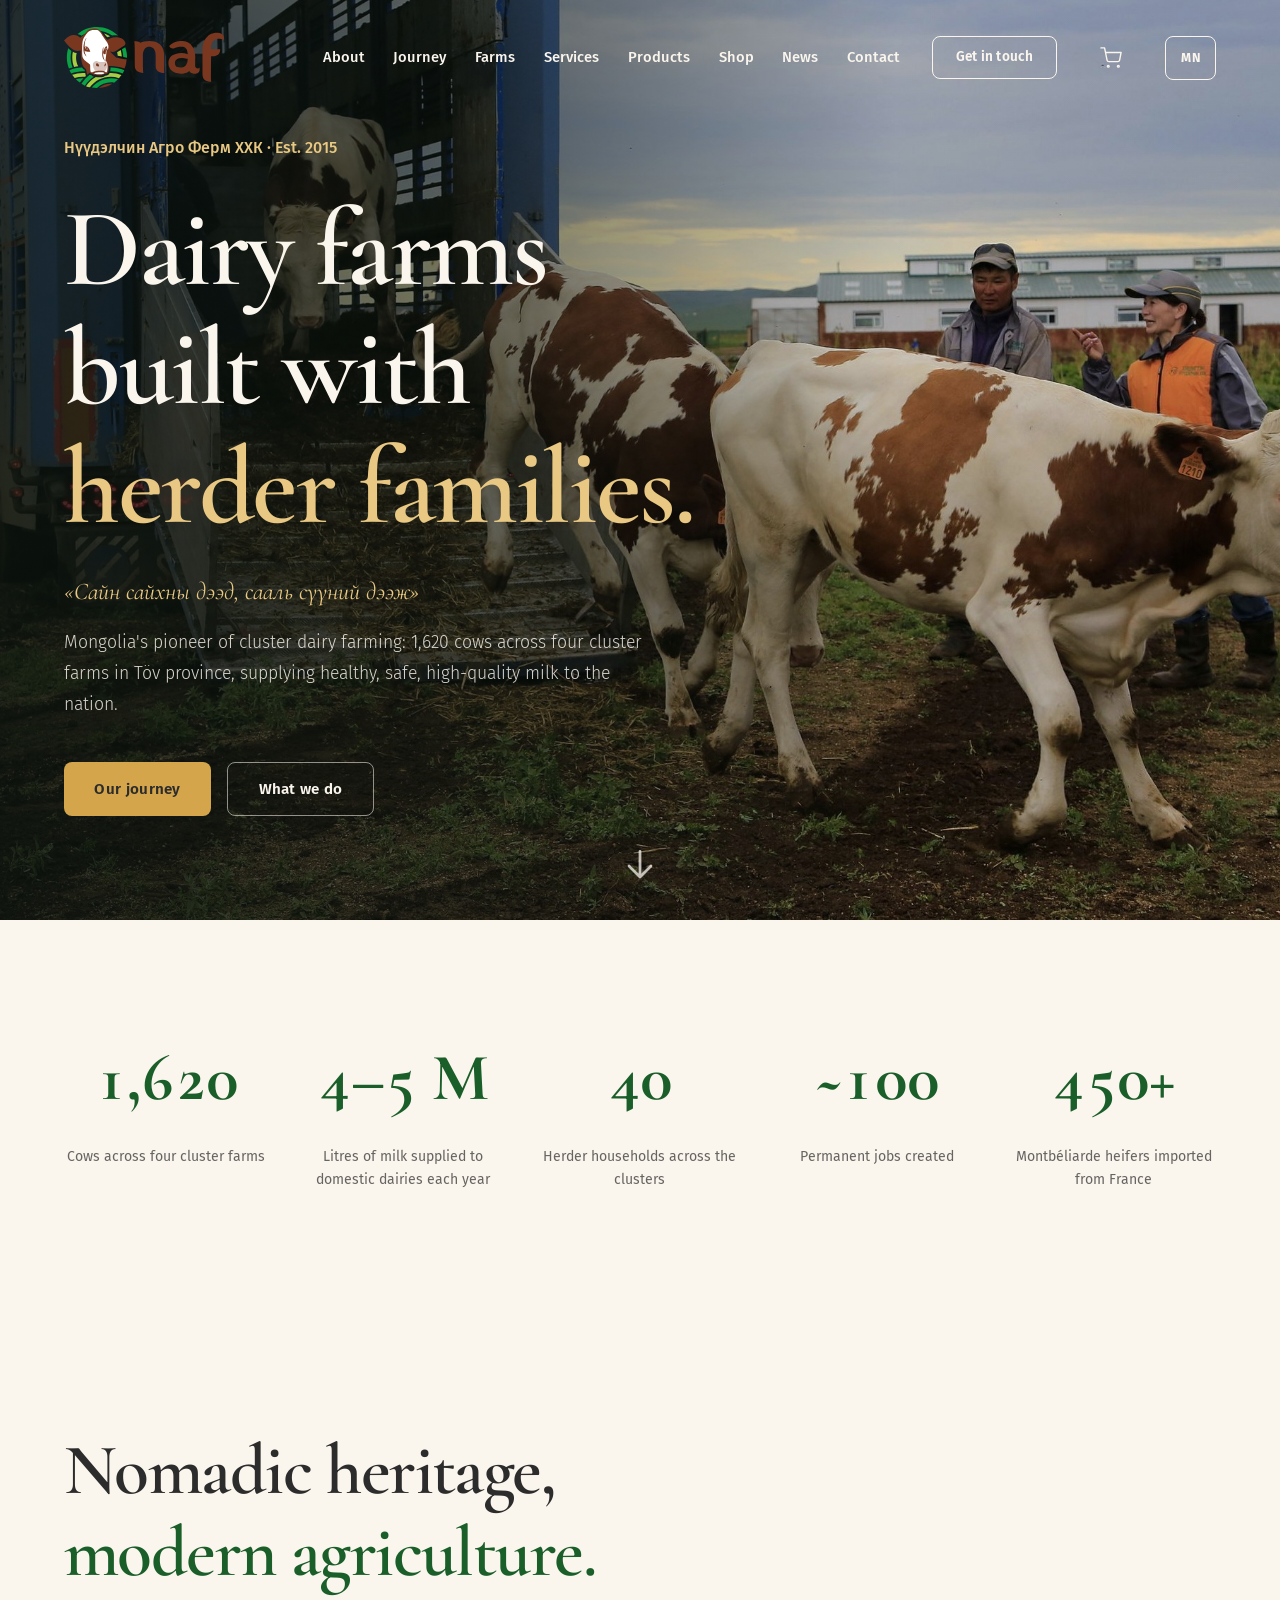
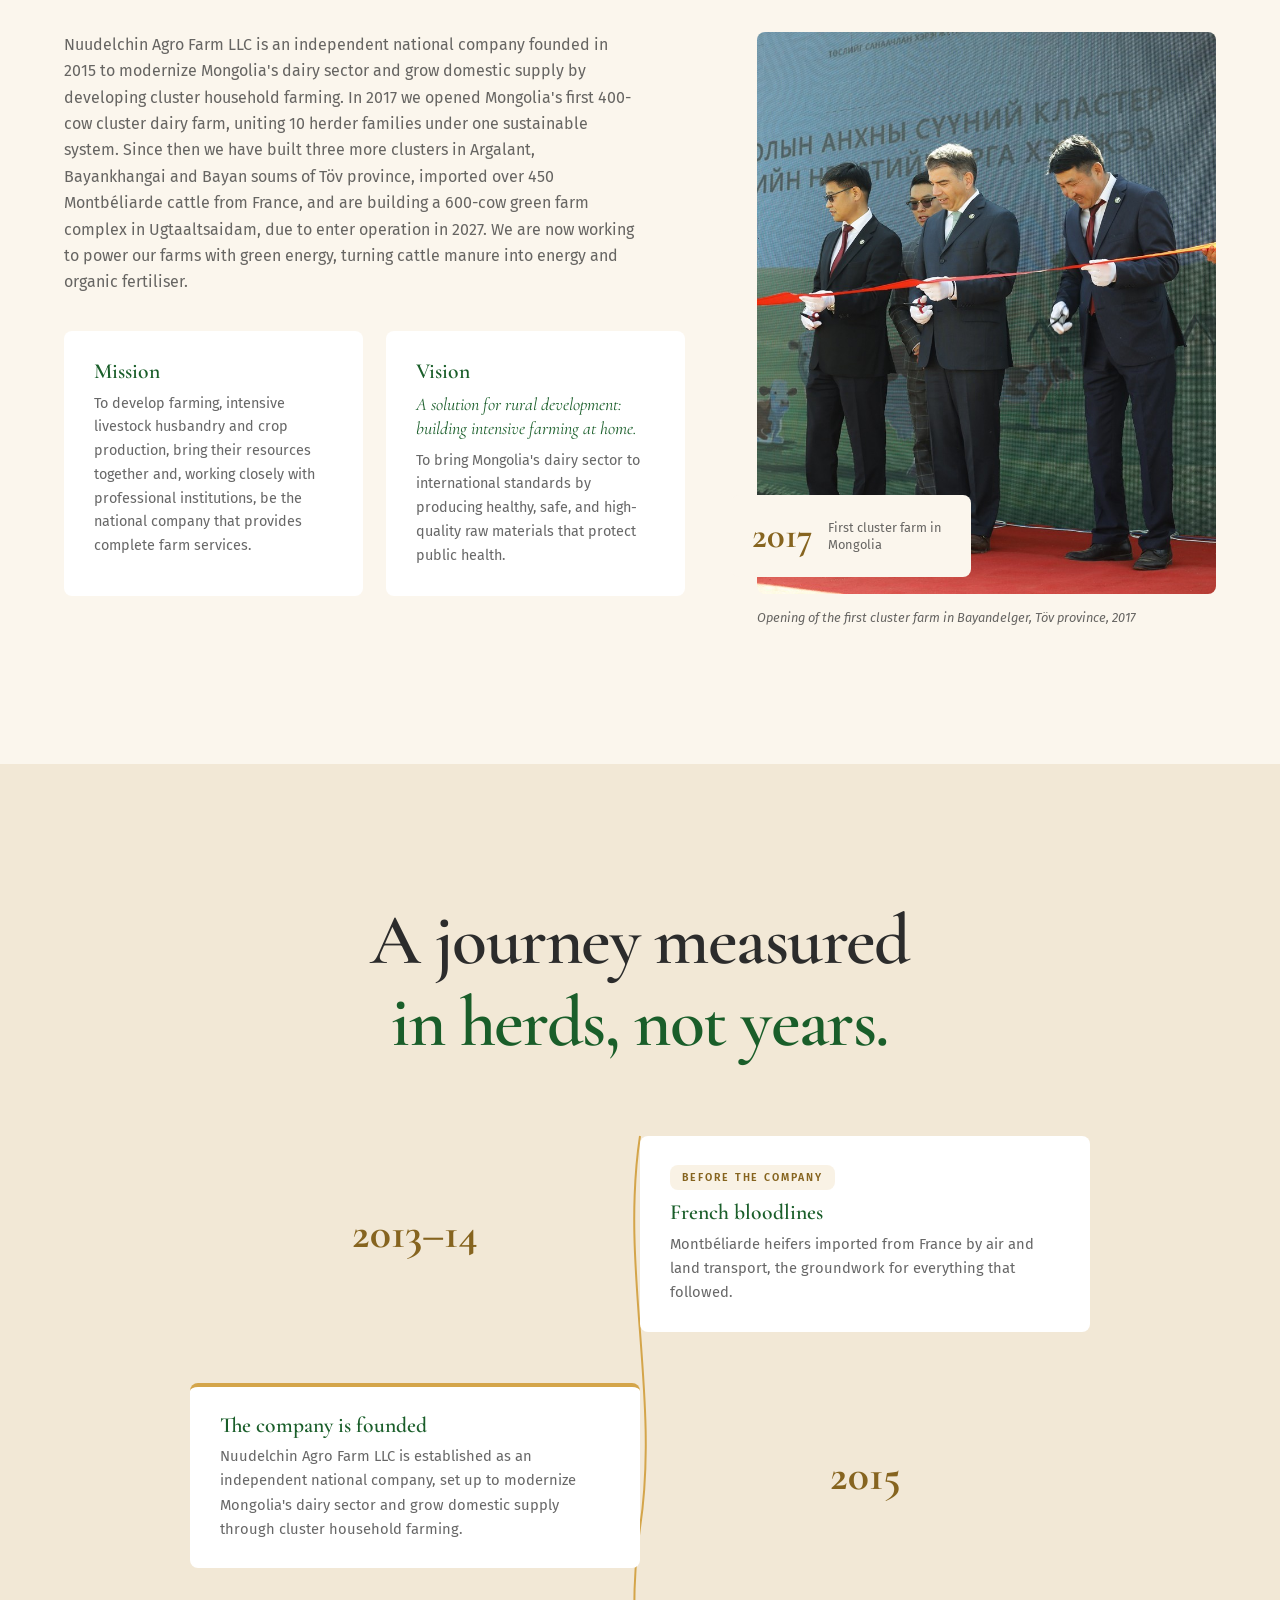
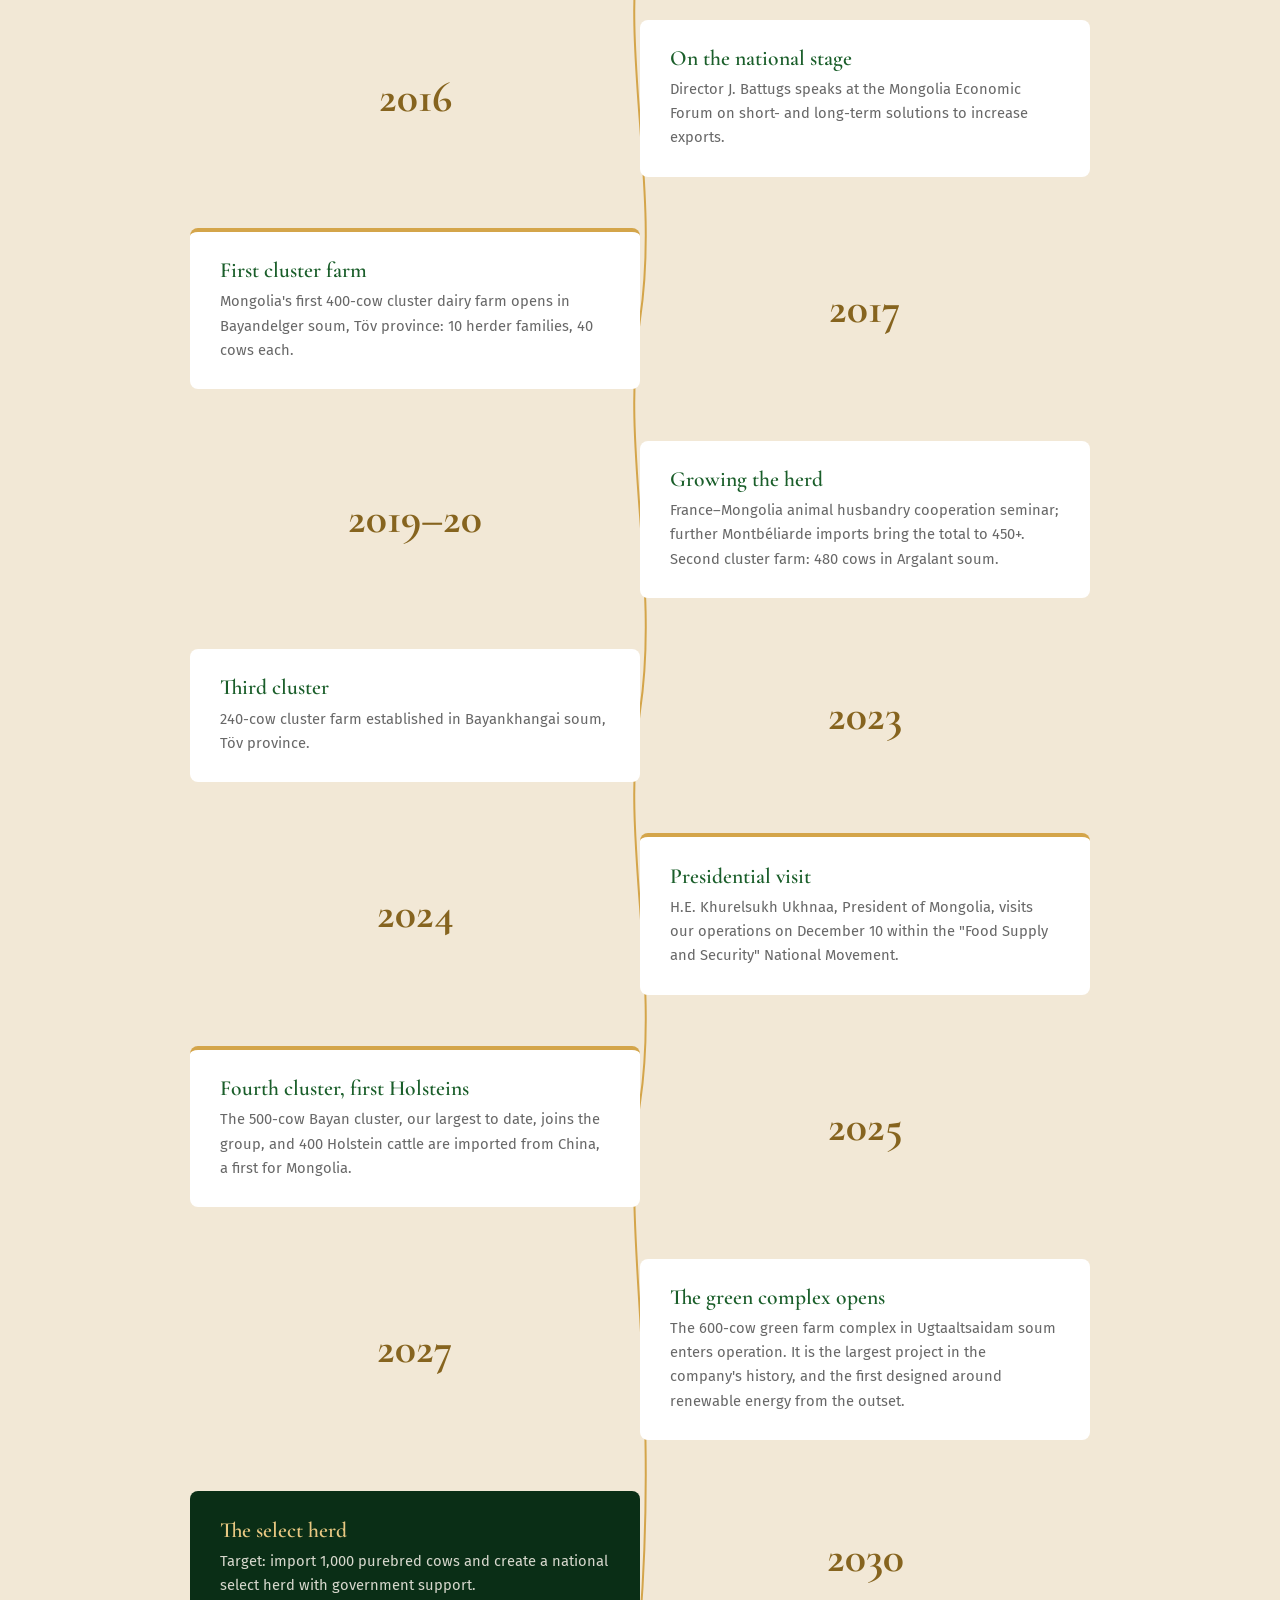
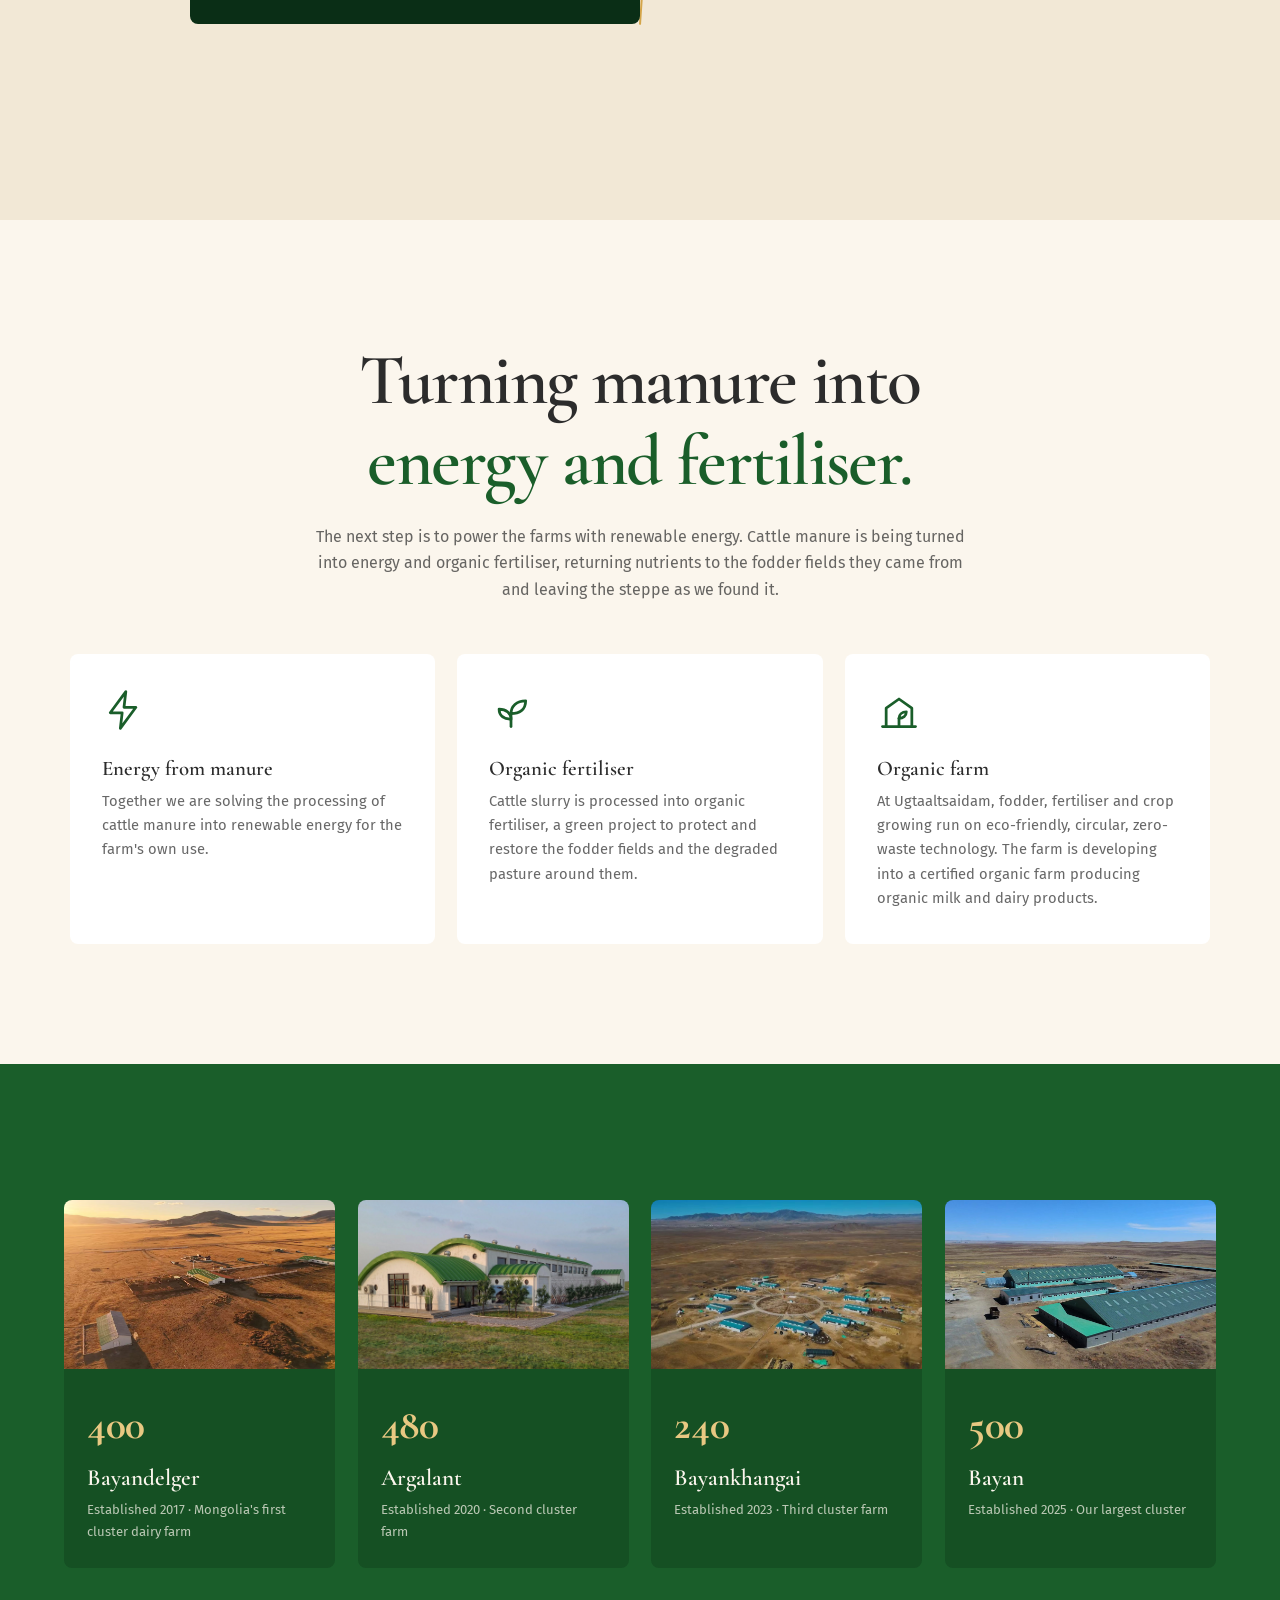
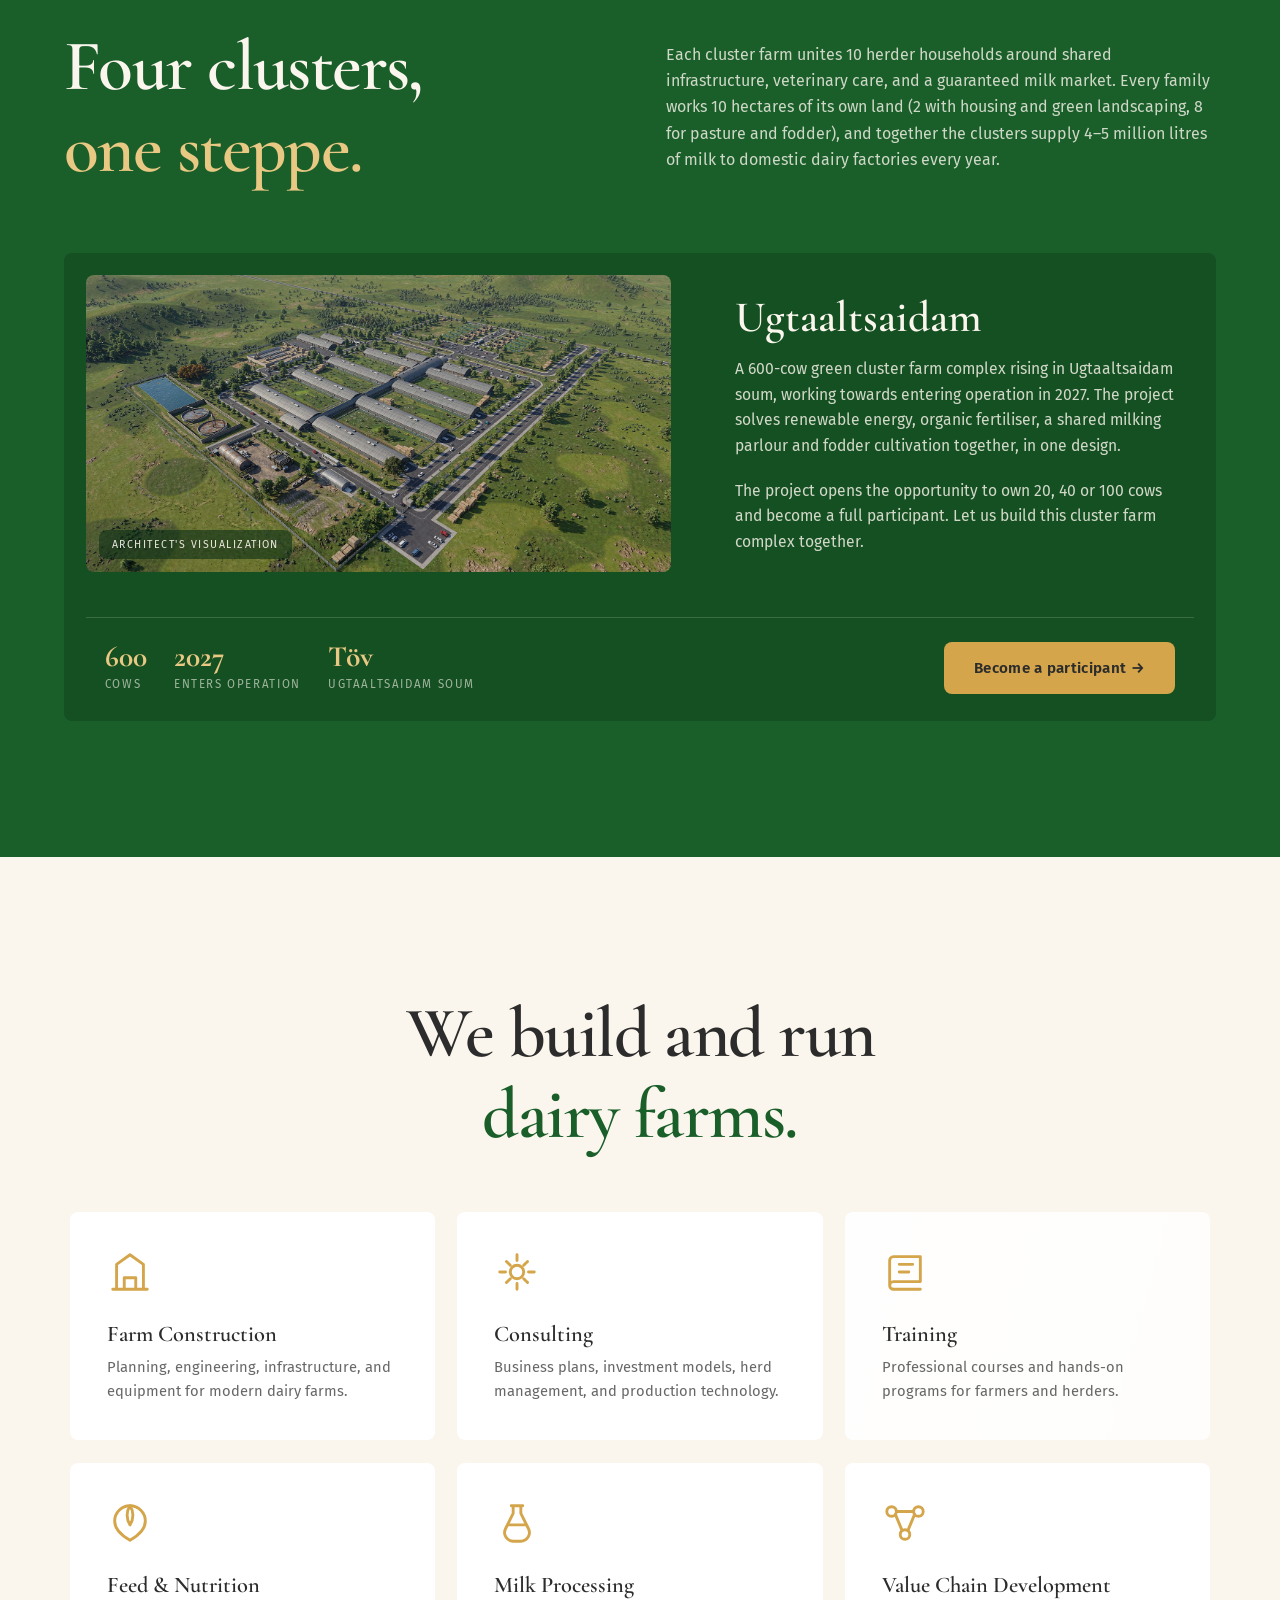
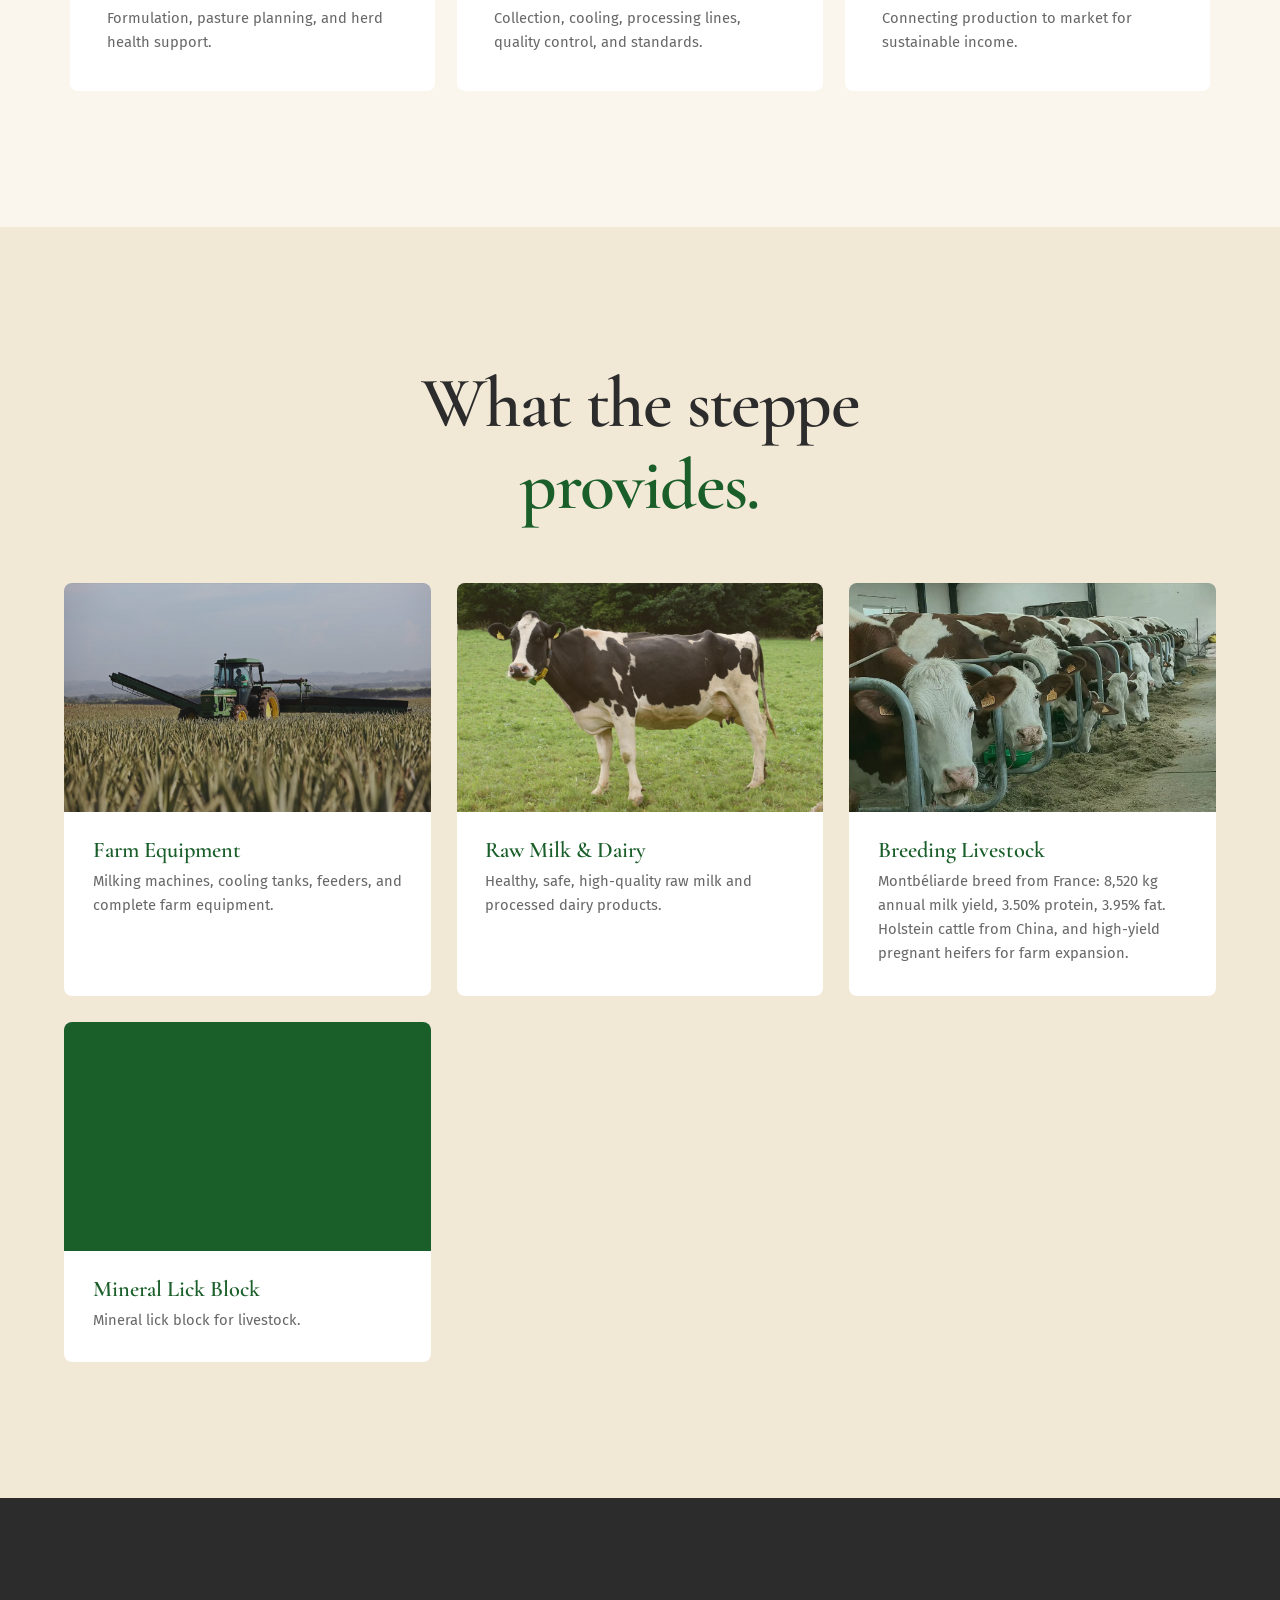
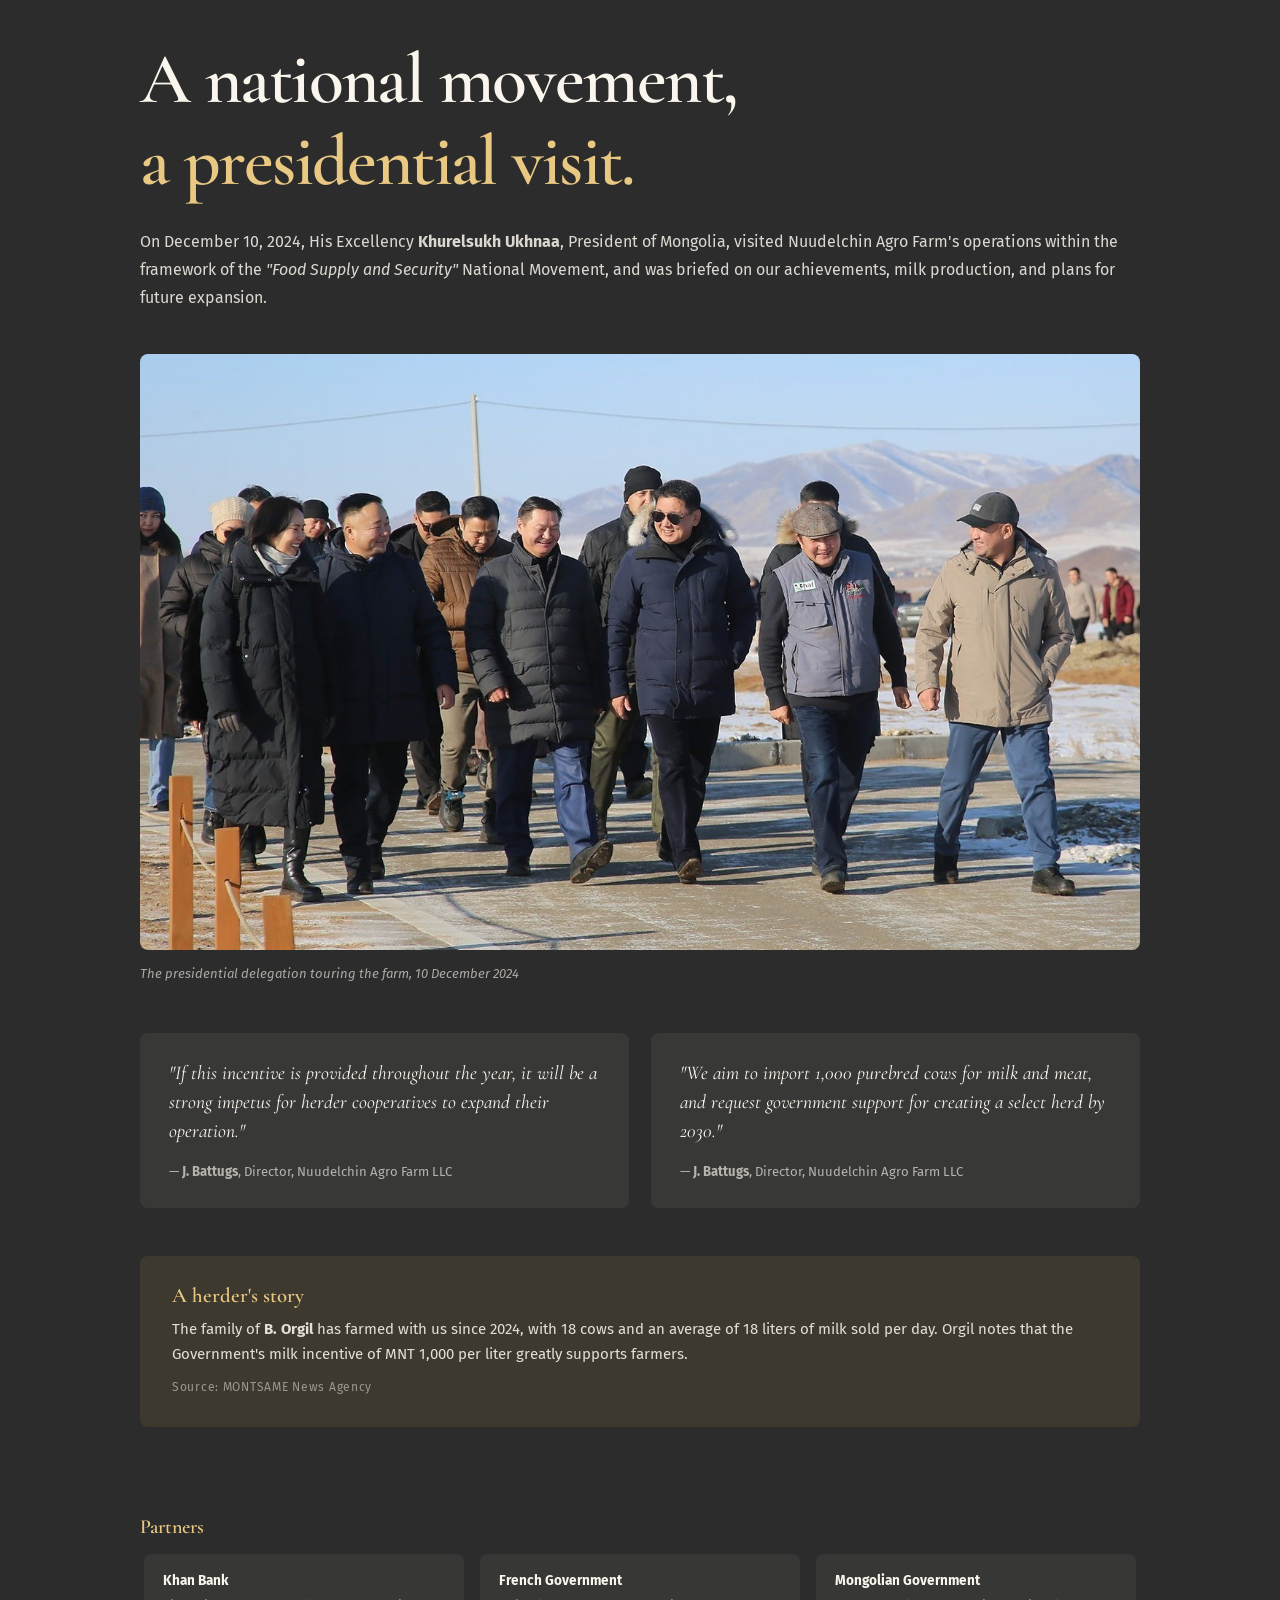
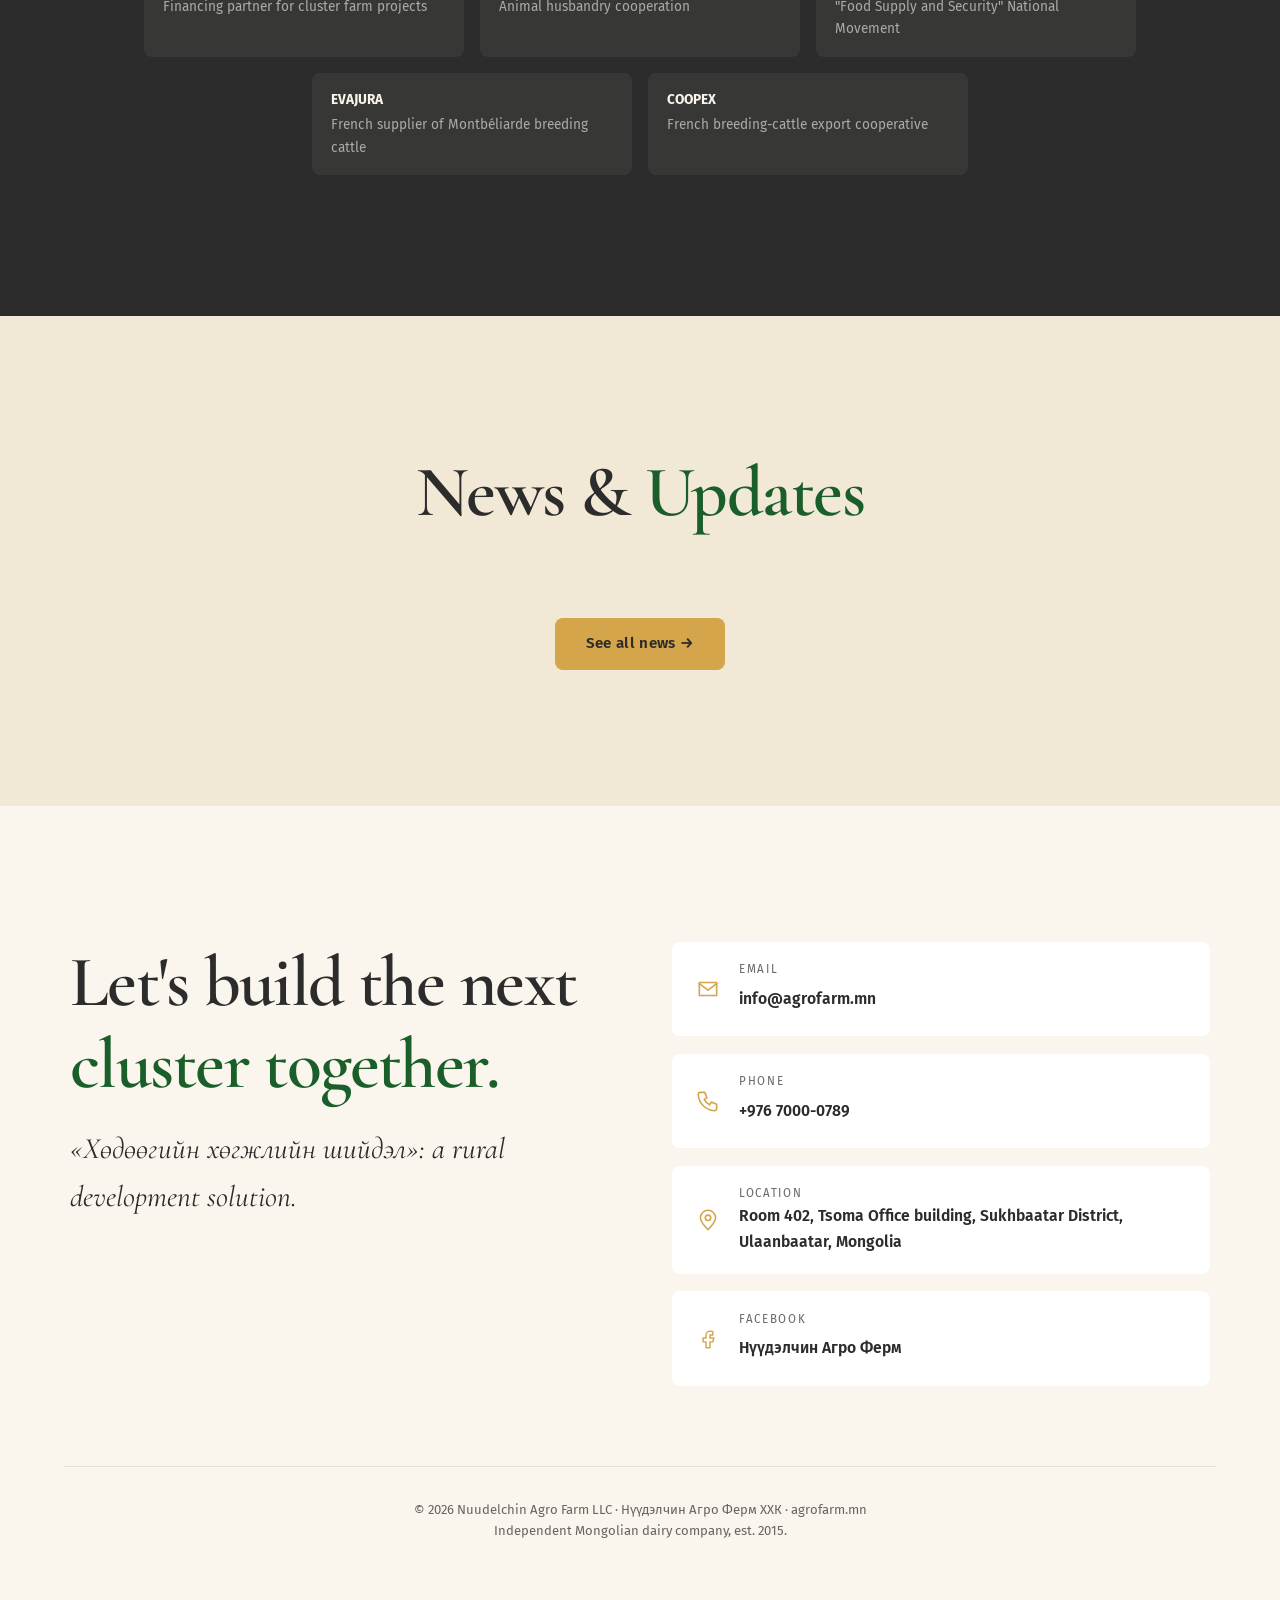
==== commit 99a6b87b: "Strip AI-template details from the site, keep its look Keeps the layout, palette, serif headlines, p" ====
--- a/index.html
+++ b/index.html
@@ -4,17 +4,16 @@
 <meta charset="UTF-8">
 <meta name="viewport" content="width=device-width, initial-scale=1.0, maximum-scale=5.0, user-scalable=yes">
 <title>Nuudelchin Agro Farm LLC — Intensive Livestock Farming &amp; Dairy, Mongolia</title>
-<meta name="description" content="Nuudelchin Agro Farm LLC — Mongolia's pioneer of cluster dairy farming. 1,620 cows across four cluster farms in Töv province, supplying 4–5 million litres of milk to domestic dairies every year.">
+<meta name="description" content="Nuudelchin Agro Farm LLC, Mongolia's pioneer of cluster dairy farming. 1,620 cows across four cluster farms in Töv province, supplying 4–5 million litres of milk to domestic dairies every year.">
 <link rel="preconnect" href="https://fonts.googleapis.com">
 <link rel="preconnect" href="https://fonts.gstatic.com" crossorigin>
-<!-- Cormorant Garamond (serif headlines) + Inter (body) — full Latin + Mongolian
+<!-- Cormorant Garamond (serif headlines) + Fira Sans (body) — full Latin + Mongolian
      Cyrillic incl. ө/ү, which Playfair Display was missing (fell back to Georgia). -->
-<link href="https://fonts.googleapis.com/css2?family=Cormorant+Garamond:ital,wght@0,400;0,500;0,600;0,700;1,400;1,500;1,600;1,700&family=Inter:wght@300;400;500;600;700&display=swap" rel="stylesheet">
+<link href="https://fonts.googleapis.com/css2?family=Cormorant+Garamond:ital,wght@0,400;0,500;0,600;0,700;1,400;1,500;1,600;1,700&family=Fira+Sans:wght@300;400;500;600;700&display=swap" rel="stylesheet">
 <link rel="preload" as="image" href="img/hero-cattle-arrival.jpg" fetchpriority="high">
 <link rel="stylesheet" href="style.css">
 <style>
 /* Homepage: Facebook feed nested inside the News section */
-.fb-sub{ text-align:center; margin-top:3rem; }
 .fb-home__embed{ position:relative; max-width:1100px; margin:1.5rem auto 0; max-height:950px; overflow:hidden; text-align:left; }
 .fb-home__embed .sk-ww-facebook-page-posts{ width:100%; text-align:left; }
 .fb-home__embed::after{ content:""; position:absolute; left:0; right:0; bottom:0; height:340px; background:linear-gradient(to bottom, rgba(243,234,217,0) 0%, rgba(243,234,217,.92) 55%, rgba(243,234,217,1) 100%); pointer-events:none; }
@@ -22,15 +21,6 @@
 </style>
 </head>
 <body>
-
-<!-- Scroll progress bar (top of viewport, width driven by JS) -->
-<div class="progress-bar" id="progressBar" aria-hidden="true"></div>
-
-<!-- Soft radial glow that follows the cursor (desktop only) -->
-<div class="cursor-glow" id="cursorGlow" aria-hidden="true"></div>
-
-<!-- Grain overlay for tactile, print-like feel -->
-<div class="grain" aria-hidden="true"></div>
 
 <!-- ============ NAVIGATION ============ -->
 <header class="nav" id="nav">
@@ -61,36 +51,22 @@
   </button>
 </header>
 
-<!-- Scroll-spy dots (desktop) -->
-<nav class="dots" id="dots" aria-label="Section navigation">
-  <a href="#hero" data-spy="hero"><i></i><b data-en="Home" data-mn="Нүүр" data-zh="首页">Home</b></a>
-  <a href="#about" data-spy="about"><i></i><b data-en="About" data-mn="Тухай" data-zh="关于">About</b></a>
-  <a href="#journey" data-spy="journey"><i></i><b data-en="Journey" data-mn="Замнал" data-zh="历程">Journey</b></a>
-  <a href="#green" data-spy="green"><i></i><b data-en="Green energy" data-mn="Ногоон эрчим хүч" data-zh="绿色能源">Green energy</b></a>
-  <a href="#farms" data-spy="farms"><i></i><b data-en="Farms" data-mn="Фермүүд" data-zh="牧场">Farms</b></a>
-  <a href="#services" data-spy="services"><i></i><b data-en="Services" data-mn="Үйлчилгээ" data-zh="服务">Services</b></a>
-  <a href="#products" data-spy="products"><i></i><b data-en="Products" data-mn="Бүтээгдэхүүн" data-zh="产品">Products</b></a>
-  <a href="#recognition" data-spy="recognition"><i></i><b data-en="Recognition" data-mn="Хүлээн зөвшөөрөлт" data-zh="荣誉">Recognition</b></a>
-  <a href="#news" data-spy="news"><i></i><b data-en="News" data-mn="Мэдээ" data-zh="新闻">News</b></a>
-  <a href="#contact" data-spy="contact"><i></i><b data-en="Contact" data-mn="Холбоо" data-zh="联系">Contact</b></a>
-</nav>
-
 <main>
 
 <!-- ============ HERO ============ -->
 <section class="hero" id="hero">
-  <div class="hero__bg" data-parallax="0.35"></div>
+  <div class="hero__bg"></div>
   <div class="hero__veil"></div>
   <div class="hero__inner">
-    <p class="hero__kicker reveal" data-en="Нүүдэлчин Агро Ферм ХХК · Est. 2015" data-mn="Нүүдэлчин Агро Ферм ХХК · 2015 оноос" data-zh="Nuudelchin Agro Farm LLC · 2015 年创立">Нүүдэлчин Агро Ферм ХХК · Est. 2015</p>
+    <p class="hero__kicker" data-en="Нүүдэлчин Агро Ферм ХХК · Est. 2015" data-mn="Нүүдэлчин Агро Ферм ХХК · 2015 оноос" data-zh="Nuudelchin Agro Farm LLC · 2015 年创立">Нүүдэлчин Агро Ферм ХХК · Est. 2015</p>
     <h1 class="hero__title">
-      <span class="line"><span data-en="From the" data-mn="Монголын уудам" data-zh="从蒙古草原">From the</span></span>
-      <span class="line"><span data-en="Mongolian steppe," data-mn="тал нутгаас," data-zh="到万家餐桌">Mongolian steppe,</span></span>
-      <span class="line"><span class="gold-ink" data-en="to every table." data-mn="айл бүрийн ширээнд." data-zh="每一杯都是好奶">to every table.</span></span>
+      <span class="line"><span data-en="Dairy farms" data-mn="Малчин өрхүүдтэй" data-zh="与牧民家庭">Dairy farms</span></span>
+      <span class="line"><span data-en="built with" data-mn="хамтран байгуулсан" data-zh="共同建设的">built with</span></span>
+      <span class="line"><span class="gold-ink" data-en="herder families." data-mn="сүүний фермүүд." data-zh="奶牛牧场">herder families.</span></span>
     </h1>
-    <p class="hero__slogan reveal" lang="mn">«Сайн сайхны дээд, сааль сүүний дээж»</p>
-    <p class="hero__lede reveal" data-en="Mongolia's pioneer of cluster dairy farming — 1,620 cows across four cluster farms in Töv province, supplying healthy, safe, high-quality milk to the nation." data-mn="Монголын кластер сүүний фермийн анхдагч — Төв аймгийн дөрвөн кластер фермд 1,620 үнээ маллаж, эрүүл, аюулгүй, өндөр чанартай сүүг үндэсний үйлдвэрлэлд нийлүүлж байна." data-zh="蒙古国集群化奶牛养殖的开创者。Töv 省四座集群牧场，1,620 头奶牛，把健康、安全、优质的牛奶送到全国。">Mongolia's pioneer of cluster dairy farming — 1,620 cows across four cluster farms in Töv province, supplying healthy, safe, high-quality milk to the nation.</p>
-    <div class="hero__actions reveal">
+    <p class="hero__slogan" lang="mn">«Сайн сайхны дээд, сааль сүүний дээж»</p>
+    <p class="hero__lede" data-en="Mongolia's pioneer of cluster dairy farming: 1,620 cows across four cluster farms in Töv province, supplying healthy, safe, high-quality milk to the nation." data-mn="Монголын кластер сүүний фермийн анхдагч — Төв аймгийн дөрвөн кластер фермд 1,620 үнээ маллаж, эрүүл, аюулгүй, өндөр чанартай сүүг үндэсний үйлдвэрлэлд нийлүүлж байна." data-zh="蒙古国集群化奶牛养殖的开创者。Töv 省四座集群牧场，1,620 头奶牛，把健康、安全、优质的牛奶送到全国。">Mongolia's pioneer of cluster dairy farming: 1,620 cows across four cluster farms in Töv province, supplying healthy, safe, high-quality milk to the nation.</p>
+    <div class="hero__actions">
       <a href="#journey" class="btn btn--gold" data-en="Our journey" data-mn="Бидний замнал" data-zh="我们的历程">Our journey</a>
       <a href="#services" class="btn btn--ghost" data-en="What we do" data-mn="Үйл ажиллагаа" data-zh="业务领域">What we do</a>
     </div>
@@ -100,27 +76,27 @@
   </a>
 </section>
 
-<!-- ============ STATS (animated counters) ============ -->
+<!-- ============ STATS ============ -->
 <section class="stats" id="stats">
   <div class="stats__grid">
-    <div class="stat reveal">
-      <span class="stat__num" data-count="1620">0</span>
+    <div class="stat">
+      <span class="stat__num" data-count="1620">1,620</span>
       <span class="stat__label" data-en="Cows across four cluster farms" data-mn="Дөрвөн кластер фермийн үнээ" data-zh="四座集群牧场存栏">Cows across four cluster farms</span>
     </div>
-    <div class="stat reveal">
-      <span class="stat__num" data-count="4" data-suffix-en="–5 M" data-suffix-mn="–5 сая" data-suffix-zh="–5 百万">0</span>
+    <div class="stat">
+      <span class="stat__num" data-count="4" data-suffix-en="–5 M" data-suffix-mn="–5 сая" data-suffix-zh="–5 百万">4–5 M</span>
       <span class="stat__label" data-en="Litres of milk supplied to domestic dairies each year" data-mn="Жил бүр дотоодын үйлдвэрт нийлүүлдэг сүү, литр" data-zh="年供国内乳企（升）">Litres of milk supplied to domestic dairies each year</span>
     </div>
-    <div class="stat reveal">
-      <span class="stat__num" data-count="40">0</span>
+    <div class="stat">
+      <span class="stat__num" data-count="40">40</span>
       <span class="stat__label" data-en="Herder households across the clusters" data-mn="Кластеруудад хамтран ажилладаг малчин өрх" data-zh="参与集群的牧民家庭">Herder households across the clusters</span>
     </div>
-    <div class="stat reveal">
-      <span class="stat__num" data-count="100" data-prefix="~">0</span>
+    <div class="stat">
+      <span class="stat__num" data-count="100" data-prefix="~">~100</span>
       <span class="stat__label" data-en="Permanent jobs created" data-mn="Байнгын ажлын байр" data-zh="长期就业岗位">Permanent jobs created</span>
     </div>
-    <div class="stat reveal">
-      <span class="stat__num" data-count="450" data-suffix="+">0</span>
+    <div class="stat">
+      <span class="stat__num" data-count="450" data-suffix="+">450+</span>
       <span class="stat__label" data-en="Montbéliarde heifers imported from France" data-mn="Франциас импортолсон Монбельярд үнээ" data-zh="自法国引进的蒙贝利亚德牛">Montbéliarde heifers imported from France</span>
     </div>
   </div>
@@ -130,33 +106,25 @@
 <section class="about" id="about">
   <div class="about__grid">
     <div class="about__head">
-      <p class="kicker reveal" data-en="Who we are" data-mn="Бид хэн бэ" data-zh="企业简介">Who we are</p>
-      <h2 class="reveal" data-en="Nomadic heritage,<br><em>modern agriculture.</em>" data-mn="Нүүдэлчин өв уламжлал,<br><em>орчин үеийн хөдөө аж ахуй.</em>" data-zh="游牧千年，<em>现代牧业</em>">Nomadic heritage,<br><em>modern agriculture.</em></h2>
+      <h2 data-en="Nomadic heritage,<br><em>modern agriculture.</em>" data-mn="Нүүдэлчин өв уламжлал,<br><em>орчин үеийн хөдөө аж ахуй.</em>" data-zh="游牧千年，<em>现代牧业</em>">Nomadic heritage,<br><em>modern agriculture.</em></h2>
     </div>
     <div class="about__text">
-      <p class="reveal" data-en="Nuudelchin Agro Farm LLC is an independent national company founded in 2015 to modernize Mongolia&apos;s dairy sector and grow domestic supply by developing cluster household farming. In 2017 we opened Mongolia&apos;s first 400-cow cluster dairy farm, uniting 10 herder families under one sustainable system. Since then we have built three more clusters — in Argalant, Bayankhangai and Bayan soums of T&ouml;v province — imported over 450 Montb&eacute;liarde cattle from France, and are building a 600-cow green farm complex in Ugtaaltsaidam, due to enter operation in 2027. We are now working to power our farms with green energy, turning cattle manure into energy and organic fertiliser." data-mn="Нүүдэлчин Агро Ферм ХХК нь 2015 оноос Монголын сүүний салбарыг шинэчлэх, дотоодын нийлүүлэлтийг нэмэгдүүлэх кластер өрхийн фермийн аж ахуйг хөгжүүлэх зорилготойгоор байгуулагдсан үндэсний бие даасан компани юм. Бид 2017 онд Монголын анхны 400 үнээний кластер сүүний фермийг нээж, 10 малчин өрхийг нэг тогтвортой системд нэгтгэсэн. Түүнээс хойш Төв аймгийн Аргалант, Баянхангай, Баян сумдад гурван кластерыг амжилттай хэрэгжүүлж, Францаас 450 гаруй Монбелиард үхэр импортолж, Төв аймгийн Угтаалцайдам суманд 600 үнээний цогцолбор кластерын ногоон фермийг барьж, 2027 онд ашиглалтад оруулахаар ажиллаж байна. Цаашид фермийн аж ахуйгаа байгальд ээлтэй ногоон эрчим хүчээр хангаж, малын бууц шивхийг эрчим хүч, органик бордоо болгох чиглэлд ажиллаж байна." data-zh="Nuudelchin Agro Farm LLC 创立于 2015 年，是蒙古国的独立民族企业，以集群化家庭牧场推动本国乳业升级、提升国内供应。2017 年建成蒙古国第一座 400 头规模的集群奶牛场，把 10 户牧民家庭纳入同一套可持续体系。此后在 Töv 省的 Argalant、Bayankhangai、Bayan 三地陆续建成集群牧场，自法国引进 450 余头蒙贝利亚德牛；Ugtaaltsaidam 600 头规模的绿色牧场综合体正在建设，计划 2027 年投产。下一步，是让牧场用上绿色能源，把牛粪转化为能源和有机肥。">Nuudelchin Agro Farm LLC is an independent national company founded in 2015 to modernize Mongolia's dairy sector and grow domestic supply by developing cluster household farming. In 2017 we opened Mongolia's first 400-cow cluster dairy farm, uniting 10 herder families under one sustainable system. Since then we have built three more clusters — in Argalant, Bayankhangai and Bayan soums of Töv province — imported over 450 Montbéliarde cattle from France, and are building a 600-cow green farm complex in Ugtaaltsaidam, due to enter operation in 2027. We are now working to power our farms with green energy, turning cattle manure into energy and organic fertiliser.</p>
+      <p data-en="Nuudelchin Agro Farm LLC is an independent national company founded in 2015 to modernize Mongolia&apos;s dairy sector and grow domestic supply by developing cluster household farming. In 2017 we opened Mongolia&apos;s first 400-cow cluster dairy farm, uniting 10 herder families under one sustainable system. Since then we have built three more clusters in Argalant, Bayankhangai and Bayan soums of T&ouml;v province, imported over 450 Montb&eacute;liarde cattle from France, and are building a 600-cow green farm complex in Ugtaaltsaidam, due to enter operation in 2027. We are now working to power our farms with green energy, turning cattle manure into energy and organic fertiliser." data-mn="Нүүдэлчин Агро Ферм ХХК нь 2015 оноос Монголын сүүний салбарыг шинэчлэх, дотоодын нийлүүлэлтийг нэмэгдүүлэх кластер өрхийн фермийн аж ахуйг хөгжүүлэх зорилготойгоор байгуулагдсан үндэсний бие даасан компани юм. Бид 2017 онд Монголын анхны 400 үнээний кластер сүүний фермийг нээж, 10 малчин өрхийг нэг тогтвортой системд нэгтгэсэн. Түүнээс хойш Төв аймгийн Аргалант, Баянхангай, Баян сумдад гурван кластерыг амжилттай хэрэгжүүлж, Францаас 450 гаруй Монбелиард үхэр импортолж, Төв аймгийн Угтаалцайдам суманд 600 үнээний цогцолбор кластерын ногоон фермийг барьж, 2027 онд ашиглалтад оруулахаар ажиллаж байна. Цаашид фермийн аж ахуйгаа байгальд ээлтэй ногоон эрчим хүчээр хангаж, малын бууц шивхийг эрчим хүч, органик бордоо болгох чиглэлд ажиллаж байна." data-zh="Nuudelchin Agro Farm LLC 创立于 2015 年，是蒙古国的独立民族企业，以集群化家庭牧场推动本国乳业升级、提升国内供应。2017 年建成蒙古国第一座 400 头规模的集群奶牛场，把 10 户牧民家庭纳入同一套可持续体系。此后在 Töv 省的 Argalant、Bayankhangai、Bayan 三地陆续建成集群牧场，自法国引进 450 余头蒙贝利亚德牛；Ugtaaltsaidam 600 头规模的绿色牧场综合体正在建设，计划 2027 年投产。下一步，是让牧场用上绿色能源，把牛粪转化为能源和有机肥。">Nuudelchin Agro Farm LLC is an independent national company founded in 2015 to modernize Mongolia's dairy sector and grow domestic supply by developing cluster household farming. In 2017 we opened Mongolia's first 400-cow cluster dairy farm, uniting 10 herder families under one sustainable system. Since then we have built three more clusters in Argalant, Bayankhangai and Bayan soums of Töv province, imported over 450 Montbéliarde cattle from France, and are building a 600-cow green farm complex in Ugtaaltsaidam, due to enter operation in 2027. We are now working to power our farms with green energy, turning cattle manure into energy and organic fertiliser.</p>
       <div class="about__mv">
-        <div class="mv reveal reveal--scale">
+        <div class="mv">
           <h3 data-en="Mission" data-mn="Эрхэм зорилго" data-zh="使命">Mission</h3>
-          <p data-en="To develop farming, intensive livestock husbandry and crop production, bring their resources together, and — working closely with professional institutions — be the national company that provides complete farm services." data-mn="Фермийн аж ахуй, эрчимжсэн мал аж ахуй, газар тариаланг хөгжүүлж, тэдгээрийн нөөцийг нэгтгэн, мэргэжлийн байгууллагуудтай нягт хамтран ажиллаж, фермийн цогц үйлчилгээ үзүүлэгч үндэсний компани байх." data-zh="发展农场经营、集约化畜牧与种植，整合三者资源，携手专业机构，做能提供牧场全链条服务的民族企业。">To develop farming, intensive livestock husbandry and crop production, bring their resources together, and — working closely with professional institutions — be the national company that provides complete farm services.</p>
+          <p data-en="To develop farming, intensive livestock husbandry and crop production, bring their resources together and, working closely with professional institutions, be the national company that provides complete farm services." data-mn="Фермийн аж ахуй, эрчимжсэн мал аж ахуй, газар тариаланг хөгжүүлж, тэдгээрийн нөөцийг нэгтгэн, мэргэжлийн байгууллагуудтай нягт хамтран ажиллаж, фермийн цогц үйлчилгээ үзүүлэгч үндэсний компани байх." data-zh="发展农场经营、集约化畜牧与种植，整合三者资源，携手专业机构，做能提供牧场全链条服务的民族企业。">To develop farming, intensive livestock husbandry and crop production, bring their resources together and, working closely with professional institutions, be the national company that provides complete farm services.</p>
         </div>
-        <div class="mv reveal reveal--scale">
+        <div class="mv">
           <h3 data-en="Vision" data-mn="Алсын хараа" data-zh="愿景">Vision</h3>
-          <p class="mv__lead" data-en="A solution for rural development — building intensive farming at home." data-mn="Хөдөөгийн хөгжлийн шийдэл — эх орондоо эрчимжсэн аж ахуйг хөгжүүлнэ." data-zh="乡村发展的答案：在自己的土地上，办集约化牧业。">A solution for rural development — building intensive farming at home.</p>
+          <p class="mv__lead" data-en="A solution for rural development: building intensive farming at home." data-mn="Хөдөөгийн хөгжлийн шийдэл — эх орондоо эрчимжсэн аж ахуйг хөгжүүлнэ." data-zh="乡村发展的答案：在自己的土地上，办集约化牧业。">A solution for rural development: building intensive farming at home.</p>
           <p data-en="To bring Mongolia's dairy sector to international standards by producing healthy, safe, and high-quality raw materials that protect public health." data-mn="Эрүүл, аюулгүй, өндөр чанартай түүхий эд үйлдвэрлэн нийтийн эрүүл мэндийг хамгаалж, Монголын сүүний салбарыг олон улсын түвшинд хүргэх." data-zh="生产健康、安全、优质的原料奶，守护公众健康，把蒙古国乳业带上国际水准。">To bring Mongolia's dairy sector to international standards by producing healthy, safe, and high-quality raw materials that protect public health.</p>
         </div>
       </div>
-      <ul class="values reveal" aria-label="Corporate values">
-        <li data-en="Healthy food production" data-mn="Эрүүл хүнсний үйлдвэрлэл" data-zh="健康食品">Healthy food production</li>
-        <li data-en="Reliability &amp; trust" data-mn="Найдвартай түншлэл" data-zh="诚信可靠">Reliability &amp; trust</li>
-        <li data-en="Learning organization" data-mn="Суралцагч байгууллага" data-zh="学习成长">Learning organization</li>
-        <li data-en="Safe operations" data-mn="Аюулгүй ажиллагаа" data-zh="安全生产">Safe operations</li>
-        <li data-en="Collaboration &amp; value chain" data-mn="Хамтын ажиллагаа, үнэ цэнийн сүлжээ" data-zh="价值共创">Collaboration &amp; value chain</li>
-      </ul>
-    </div>
-    <figure class="about__media reveal reveal--scale" data-tilt>
+    </div>
+    <figure class="about__media">
       <div class="about__photo"></div>
-      <figcaption data-en="First cluster farm opening — Bayandelger, Töv province, 2017" data-mn="Анхны кластер фермийн нээлт — Баяндэлгэр, Төв аймаг, 2017" data-zh="2017 年，首座集群牧场在 Töv 省 Bayandelger 开业">First cluster farm opening — Bayandelger, Töv province, 2017</figcaption>
+      <figcaption data-en="Opening of the first cluster farm in Bayandelger, Töv province, 2017" data-mn="Анхны кластер фермийн нээлт — Баяндэлгэр, Төв аймаг, 2017" data-zh="2017 年，首座集群牧场在 Töv 省 Bayandelger 开业">Opening of the first cluster farm in Bayandelger, Töv province, 2017</figcaption>
       <div class="about__badge">
         <span class="about__badge-num">2017</span>
         <span data-en="First cluster farm in Mongolia" data-mn="Монголын анхны кластер ферм" data-zh="蒙古国首座集群牧场">First cluster farm in Mongolia</span>
@@ -168,8 +136,7 @@
 <!-- ============ JOURNEY / TIMELINE ============ -->
 <section class="journey" id="journey">
   <div class="journey__head">
-    <p class="kicker reveal" data-en="Milestones" data-mn="Түүхэн замнал" data-zh="发展历程">Milestones</p>
-    <h2 class="reveal" data-en="A journey measured<br><em>in herds, not years.</em>" data-mn="Он жилээр бус,<br><em>сүргээр хэмжигдэх замнал.</em>" data-zh="不以年月计，<em>以畜群丈量</em>">A journey measured<br><em>in herds, not years.</em></h2>
+    <h2 data-en="A journey measured<br><em>in herds, not years.</em>" data-mn="Он жилээр бус,<br><em>сүргээр хэмжигдэх замнал.</em>" data-zh="不以年月计，<em>以畜群丈量</em>">A journey measured<br><em>in herds, not years.</em></h2>
   </div>
 
   <div class="timeline" id="timeline">
@@ -178,16 +145,16 @@
       <path id="spinePath" d="M30 0 C 10 100, 50 200, 30 300 C 10 400, 50 500, 30 600 C 10 700, 50 800, 30 900 C 10 1000, 50 1100, 30 1200 C 10 1300, 50 1400, 30 1600" fill="none" stroke="var(--gold)" stroke-width="2"/>
     </svg>
 
-    <article class="tl reveal"><span class="tl__year">2013–14</span><div class="tl__card"><span class="tl__tag" data-en="Before the company" data-mn="Компани байгуулагдахаас өмнө" data-zh="创业之前">Before the company</span><h3 data-en="French bloodlines" data-mn="Францын үүлдэр" data-zh="法国血统">French bloodlines</h3><p data-en="Montbéliarde heifers imported from France by air and land transport — the groundwork for everything that followed." data-mn="Франциас Монбельярд үүлдрийн өсвөр үнээг агаарын болон газрын тээврээр импортлов — цаашдын бүхий л ажлын суурь тавигдав." data-zh="自法国空运、陆运引进蒙贝利亚德育成牛，为日后的一切打下底子。">Montbéliarde heifers imported from France by air and land transport — the groundwork for everything that followed.</p></div></article>
-    <article class="tl reveal"><span class="tl__year">2015</span><div class="tl__card tl__card--major"><h3 data-en="The company is founded" data-mn="Компани байгуулагдав" data-zh="公司成立">The company is founded</h3><p data-en="Nuudelchin Agro Farm LLC is established as an independent national company, set up to modernize Mongolia&apos;s dairy sector and grow domestic supply through cluster household farming." data-mn="Нүүдэлчин Агро Ферм ХХК нь кластер өрхийн фермийн аж ахуйг хөгжүүлэн Монголын сүүний салбарыг шинэчлэх, дотоодын нийлүүлэлтийг нэмэгдүүлэх зорилготой үндэсний бие даасан компани болон байгуулагдав." data-zh="Nuudelchin Agro Farm LLC 成立，定位为独立民族企业，以集群化家庭牧场推动蒙古国乳业升级、提升国内供应。">Nuudelchin Agro Farm LLC is established as an independent national company, set up to modernize Mongolia's dairy sector and grow domestic supply through cluster household farming.</p></div></article>
-    <article class="tl reveal"><span class="tl__year">2016</span><div class="tl__card"><h3 data-en="On the national stage" data-mn="Үндэсний индэр дээр" data-zh="走上国家舞台">On the national stage</h3><p data-en="Director J. Battugs speaks at the Mongolia Economic Forum on short- and long-term solutions to increase exports." data-mn="Захирал Ж.Баттөгс Монголын эдийн засгийн чуулган дээр экспортыг нэмэгдүүлэх богино болон урт хугацааны шийдлийн талаар илтгэл тавив." data-zh="总经理巴特图格斯在蒙古国经济论坛发言，谈扩大出口的长短期路径。">Director J. Battugs speaks at the Mongolia Economic Forum on short- and long-term solutions to increase exports.</p></div></article>
-    <article class="tl reveal"><span class="tl__year">2017</span><div class="tl__card tl__card--major"><h3 data-en="First cluster farm" data-mn="Анхны кластер ферм" data-zh="首座集群牧场">First cluster farm</h3><p data-en="Mongolia's first 400-cow cluster dairy farm opens in Bayandelger soum, Töv province — 10 herder families, 40 cows each." data-mn="Төв аймгийн Баяндэлгэр суманд Монголын анхны 400 үнээний кластер сүүний ферм нээгдэв — 10 малчин өрх, тус бүр 40 үнээ." data-zh="蒙古国第一座 400 头规模的集群奶牛场在 Töv 省 Bayandelger 苏木开业：10 户牧民家庭，每户 40 头。">Mongolia's first 400-cow cluster dairy farm opens in Bayandelger soum, Töv province — 10 herder families, 40 cows each.</p></div></article>
-    <article class="tl reveal"><span class="tl__year">2019–20</span><div class="tl__card"><h3 data-en="Growing the herd" data-mn="Сүрэг өсөв" data-zh="畜群壮大">Growing the herd</h3><p data-en="France–Mongolia animal husbandry cooperation seminar; further Montbéliarde imports bring the total to 450+. Second cluster farm — 480 cows in Argalant soum." data-mn="Франц–Монголын мал аж ахуйн хамтын ажиллагааны семинар; нэмэлт импортоор Монбельярд үнээ 450+ болов. Хоёр дахь кластер ферм — Аргалант суманд 480 үнээ." data-zh="法国—蒙古国畜牧合作研讨会举行；追加引进后，蒙贝利亚德牛存栏突破 450 头。第二座集群牧场落地 Argalant 苏木，480 头。">France–Mongolia animal husbandry cooperation seminar; further Montbéliarde imports bring the total to 450+. Second cluster farm — 480 cows in Argalant soum.</p></div></article>
-    <article class="tl reveal"><span class="tl__year">2023</span><div class="tl__card"><h3 data-en="Third cluster" data-mn="Гурав дахь кластер" data-zh="第三座集群">Third cluster</h3><p data-en="240-cow cluster farm established in Bayankhangai soum, Töv province." data-mn="Төв аймгийн Баянхангай суманд 240 үнээний кластер ферм байгуулагдав." data-zh="Töv 省 Bayankhangai 苏木建成 240 头规模的集群牧场。">240-cow cluster farm established in Bayankhangai soum, Töv province.</p></div></article>
-    <article class="tl reveal"><span class="tl__year">2024</span><div class="tl__card tl__card--major"><h3 data-en="Presidential visit" data-mn="Ерөнхийлөгчийн айлчлал" data-zh="总统到访">Presidential visit</h3><p data-en="H.E. Khurelsukh Ukhnaa, President of Mongolia, visits our operations on December 10 within the &quot;Food Supply and Security&quot; National Movement." data-mn="Монгол Улсын Ерөнхийлөгч У.Хүрэлсүх 12 дугаар сарын 10-нд «Хүнсний хангамж, аюулгүй байдал» үндэсний хөдөлгөөний хүрээнд манай үйл ажиллагаатай танилцав." data-zh="12 月 10 日，蒙古国总统乌·呼日勒苏赫在“食品供应与安全”国家运动框架下考察牧场。">H.E. Khurelsukh Ukhnaa, President of Mongolia, visits our operations on December 10 within the "Food Supply and Security" National Movement.</p></div></article>
-    <article class="tl reveal"><span class="tl__year">2025</span><div class="tl__card tl__card--major"><h3 data-en="Fourth cluster, first Holsteins" data-mn="Дөрөв дэх кластер, анхны Холштейн" data-zh="第四座集群，首批荷斯坦">Fourth cluster, first Holsteins</h3><p data-en="The 500-cow Bayan cluster — our largest to date — joins the group, and 400 Holstein cattle are imported from China, a first for Mongolia." data-mn="500 үнээний Баян кластер — өнөөг хүртэлх хамгийн том нь — нэгдэж, Хятадаас 400 Холштейн үхэр импортлов. Энэ нь Монголд анх удаа." data-zh="500 头规模的 Bayan 集群加入，成为迄今最大的一座；同年自中国引进 400 头荷斯坦牛，这在蒙古国尚属首次。">The 500-cow Bayan cluster — our largest to date — joins the group, and 400 Holstein cattle are imported from China, a first for Mongolia.</p></div></article>
-    <article class="tl reveal"><span class="tl__year">2027</span><div class="tl__card"><h3 data-en="The green complex opens" data-mn="Ногоон цогцолбор ашиглалтад" data-zh="绿色综合体投产">The green complex opens</h3><p data-en="The 600-cow green farm complex in Ugtaaltsaidam soum enters operation — the largest project in the company&apos;s history, and the first designed around renewable energy from the outset." data-mn="Угтаалцайдам суманд 600 үнээний цогцолбор кластерын ногоон ферм ашиглалтад орно — компанийн түүхэн дэх хамгийн том төсөл бөгөөд сэргээгдэх эрчим хүчийг анхнаас нь тооцож төлөвлөсөн анхны ферм." data-zh="Ugtaaltsaidam 600 头规模的绿色牧场综合体投产：公司史上最大的项目，也是第一座从设计之初就围绕可再生能源规划的牧场。">The 600-cow green farm complex in Ugtaaltsaidam soum enters operation — the largest project in the company's history, and the first designed around renewable energy from the outset.</p></div></article>
-    <article class="tl reveal"><span class="tl__year">2030</span><div class="tl__card tl__card--future"><h3 data-en="The select herd" data-mn="Шилмэл сүрэг" data-zh="良种核心群">The select herd</h3><p data-en="Target: import 1,000 purebred cows and create a national select herd with government support." data-mn="Зорилт: 1,000 цэвэр үүлдрийн үнээ импортолж, төрийн дэмжлэгтэйгээр үндэсний шилмэл сүрэг бүрдүүлэх." data-zh="目标：引进 1,000 头纯种母牛，在国家支持下建成全国良种核心群。">Target: import 1,000 purebred cows and create a national select herd with government support.</p></div></article>
+    <article class="tl"><span class="tl__year">2013–14</span><div class="tl__card"><span class="tl__tag" data-en="Before the company" data-mn="Компани байгуулагдахаас өмнө" data-zh="创业之前">Before the company</span><h3 data-en="French bloodlines" data-mn="Францын үүлдэр" data-zh="法国血统">French bloodlines</h3><p data-en="Montbéliarde heifers imported from France by air and land transport, the groundwork for everything that followed." data-mn="Франциас Монбельярд үүлдрийн өсвөр үнээг агаарын болон газрын тээврээр импортлов — цаашдын бүхий л ажлын суурь тавигдав." data-zh="自法国空运、陆运引进蒙贝利亚德育成牛，为日后的一切打下底子。">Montbéliarde heifers imported from France by air and land transport, the groundwork for everything that followed.</p></div></article>
+    <article class="tl"><span class="tl__year">2015</span><div class="tl__card tl__card--major"><h3 data-en="The company is founded" data-mn="Компани байгуулагдав" data-zh="公司成立">The company is founded</h3><p data-en="Nuudelchin Agro Farm LLC is established as an independent national company, set up to modernize Mongolia&apos;s dairy sector and grow domestic supply through cluster household farming." data-mn="Нүүдэлчин Агро Ферм ХХК нь кластер өрхийн фермийн аж ахуйг хөгжүүлэн Монголын сүүний салбарыг шинэчлэх, дотоодын нийлүүлэлтийг нэмэгдүүлэх зорилготой үндэсний бие даасан компани болон байгуулагдав." data-zh="Nuudelchin Agro Farm LLC 成立，定位为独立民族企业，以集群化家庭牧场推动蒙古国乳业升级、提升国内供应。">Nuudelchin Agro Farm LLC is established as an independent national company, set up to modernize Mongolia's dairy sector and grow domestic supply through cluster household farming.</p></div></article>
+    <article class="tl"><span class="tl__year">2016</span><div class="tl__card"><h3 data-en="On the national stage" data-mn="Үндэсний индэр дээр" data-zh="走上国家舞台">On the national stage</h3><p data-en="Director J. Battugs speaks at the Mongolia Economic Forum on short- and long-term solutions to increase exports." data-mn="Захирал Ж.Баттөгс Монголын эдийн засгийн чуулган дээр экспортыг нэмэгдүүлэх богино болон урт хугацааны шийдлийн талаар илтгэл тавив." data-zh="总经理巴特图格斯在蒙古国经济论坛发言，谈扩大出口的长短期路径。">Director J. Battugs speaks at the Mongolia Economic Forum on short- and long-term solutions to increase exports.</p></div></article>
+    <article class="tl"><span class="tl__year">2017</span><div class="tl__card tl__card--major"><h3 data-en="First cluster farm" data-mn="Анхны кластер ферм" data-zh="首座集群牧场">First cluster farm</h3><p data-en="Mongolia's first 400-cow cluster dairy farm opens in Bayandelger soum, Töv province: 10 herder families, 40 cows each." data-mn="Төв аймгийн Баяндэлгэр суманд Монголын анхны 400 үнээний кластер сүүний ферм нээгдэв — 10 малчин өрх, тус бүр 40 үнээ." data-zh="蒙古国第一座 400 头规模的集群奶牛场在 Töv 省 Bayandelger 苏木开业：10 户牧民家庭，每户 40 头。">Mongolia's first 400-cow cluster dairy farm opens in Bayandelger soum, Töv province: 10 herder families, 40 cows each.</p></div></article>
+    <article class="tl"><span class="tl__year">2019–20</span><div class="tl__card"><h3 data-en="Growing the herd" data-mn="Сүрэг өсөв" data-zh="畜群壮大">Growing the herd</h3><p data-en="France–Mongolia animal husbandry cooperation seminar; further Montbéliarde imports bring the total to 450+. Second cluster farm: 480 cows in Argalant soum." data-mn="Франц–Монголын мал аж ахуйн хамтын ажиллагааны семинар; нэмэлт импортоор Монбельярд үнээ 450+ болов. Хоёр дахь кластер ферм — Аргалант суманд 480 үнээ." data-zh="法国—蒙古国畜牧合作研讨会举行；追加引进后，蒙贝利亚德牛存栏突破 450 头。第二座集群牧场落地 Argalant 苏木，480 头。">France–Mongolia animal husbandry cooperation seminar; further Montbéliarde imports bring the total to 450+. Second cluster farm: 480 cows in Argalant soum.</p></div></article>
+    <article class="tl"><span class="tl__year">2023</span><div class="tl__card"><h3 data-en="Third cluster" data-mn="Гурав дахь кластер" data-zh="第三座集群">Third cluster</h3><p data-en="240-cow cluster farm established in Bayankhangai soum, Töv province." data-mn="Төв аймгийн Баянхангай суманд 240 үнээний кластер ферм байгуулагдав." data-zh="Töv 省 Bayankhangai 苏木建成 240 头规模的集群牧场。">240-cow cluster farm established in Bayankhangai soum, Töv province.</p></div></article>
+    <article class="tl"><span class="tl__year">2024</span><div class="tl__card tl__card--major"><h3 data-en="Presidential visit" data-mn="Ерөнхийлөгчийн айлчлал" data-zh="总统到访">Presidential visit</h3><p data-en="H.E. Khurelsukh Ukhnaa, President of Mongolia, visits our operations on December 10 within the &quot;Food Supply and Security&quot; National Movement." data-mn="Монгол Улсын Ерөнхийлөгч У.Хүрэлсүх 12 дугаар сарын 10-нд «Хүнсний хангамж, аюулгүй байдал» үндэсний хөдөлгөөний хүрээнд манай үйл ажиллагаатай танилцав." data-zh="12 月 10 日，蒙古国总统乌·呼日勒苏赫在“食品供应与安全”国家运动框架下考察牧场。">H.E. Khurelsukh Ukhnaa, President of Mongolia, visits our operations on December 10 within the "Food Supply and Security" National Movement.</p></div></article>
+    <article class="tl"><span class="tl__year">2025</span><div class="tl__card tl__card--major"><h3 data-en="Fourth cluster, first Holsteins" data-mn="Дөрөв дэх кластер, анхны Холштейн" data-zh="第四座集群，首批荷斯坦">Fourth cluster, first Holsteins</h3><p data-en="The 500-cow Bayan cluster, our largest to date, joins the group, and 400 Holstein cattle are imported from China, a first for Mongolia." data-mn="500 үнээний Баян кластер — өнөөг хүртэлх хамгийн том нь — нэгдэж, Хятадаас 400 Холштейн үхэр импортлов. Энэ нь Монголд анх удаа." data-zh="500 头规模的 Bayan 集群加入，成为迄今最大的一座；同年自中国引进 400 头荷斯坦牛，这在蒙古国尚属首次。">The 500-cow Bayan cluster, our largest to date, joins the group, and 400 Holstein cattle are imported from China, a first for Mongolia.</p></div></article>
+    <article class="tl"><span class="tl__year">2027</span><div class="tl__card"><h3 data-en="The green complex opens" data-mn="Ногоон цогцолбор ашиглалтад" data-zh="绿色综合体投产">The green complex opens</h3><p data-en="The 600-cow green farm complex in Ugtaaltsaidam soum enters operation. It is the largest project in the company&apos;s history, and the first designed around renewable energy from the outset." data-mn="Угтаалцайдам суманд 600 үнээний цогцолбор кластерын ногоон ферм ашиглалтад орно — компанийн түүхэн дэх хамгийн том төсөл бөгөөд сэргээгдэх эрчим хүчийг анхнаас нь тооцож төлөвлөсөн анхны ферм." data-zh="Ugtaaltsaidam 600 头规模的绿色牧场综合体投产：公司史上最大的项目，也是第一座从设计之初就围绕可再生能源规划的牧场。">The 600-cow green farm complex in Ugtaaltsaidam soum enters operation. It is the largest project in the company's history, and the first designed around renewable energy from the outset.</p></div></article>
+    <article class="tl"><span class="tl__year">2030</span><div class="tl__card tl__card--future"><h3 data-en="The select herd" data-mn="Шилмэл сүрэг" data-zh="良种核心群">The select herd</h3><p data-en="Target: import 1,000 purebred cows and create a national select herd with government support." data-mn="Зорилт: 1,000 цэвэр үүлдрийн үнээ импортолж, төрийн дэмжлэгтэйгээр үндэсний шилмэл сүрэг бүрдүүлэх." data-zh="目标：引进 1,000 头纯种母牛，在国家支持下建成全国良种核心群。">Target: import 1,000 purebred cows and create a national select herd with government support.</p></div></article>
   </div>
 </section>
 
@@ -195,25 +162,24 @@
 <section class="green" id="green">
   <div class="green__inner">
     <div class="green__head">
-      <p class="kicker reveal" data-en="Green energy" data-mn="Ногоон эрчим хүч" data-zh="绿色能源">Green energy</p>
-      <h2 class="reveal" data-en="From the barn floor<br><em>to the grid.</em>" data-mn="Хашааны бууцнаас<br><em>эрчим хүч рүү.</em>" data-zh="从圈舍粪污，<em>到清洁能源</em>">From the barn floor<br><em>to the grid.</em></h2>
-      <p class="green__lede reveal" data-en="The next step is to power the farms with renewable energy. Cattle manure is being turned into energy and organic fertiliser — returning nutrients to the fodder fields they came from, and leaving the steppe as we found it." data-mn="Дараагийн алхам бол фермүүдээ сэргээгдэх эрчим хүчээр хангах явдал. Малын бууц шивхийг эрчим хүч, органик бордоо болгож, тэжээлийн талбайд нь шимийг нь буцааж, тал нутгаа байсан хэвээр нь үлдээхийн төлөө ажиллаж байна." data-zh="下一步，是让牧场用上可再生能源。牛粪转化为能源和有机肥，养分回到出产它的饲草料地，草原还是原来的草原。">The next step is to power the farms with renewable energy. Cattle manure is being turned into energy and organic fertiliser — returning nutrients to the fodder fields they came from, and leaving the steppe as we found it.</p>
+      <h2 data-en="Turning manure into<br><em>energy and fertiliser.</em>" data-mn="Бууцыг эрчим хүч,<br><em>бордоо болгоно.</em>" data-zh="把粪污，<em>变成能源和肥料</em>">Turning manure into<br><em>energy and fertiliser.</em></h2>
+      <p class="green__lede" data-en="The next step is to power the farms with renewable energy. Cattle manure is being turned into energy and organic fertiliser, returning nutrients to the fodder fields they came from and leaving the steppe as we found it." data-mn="Дараагийн алхам бол фермүүдээ сэргээгдэх эрчим хүчээр хангах явдал. Малын бууц шивхийг эрчим хүч, органик бордоо болгож, тэжээлийн талбайд нь шимийг нь буцааж, тал нутгаа байсан хэвээр нь үлдээхийн төлөө ажиллаж байна." data-zh="下一步，是让牧场用上可再生能源。牛粪转化为能源和有机肥，养分回到出产它的饲草料地，草原还是原来的草原。">The next step is to power the farms with renewable energy. Cattle manure is being turned into energy and organic fertiliser, returning nutrients to the fodder fields they came from and leaving the steppe as we found it.</p>
     </div>
     <div class="green__grid">
-      <article class="gcard reveal reveal--scale">
+      <article class="gcard">
         <svg class="gcard__icon" viewBox="0 0 24 24" fill="none" stroke="currentColor" stroke-width="1.5" stroke-linecap="round" stroke-linejoin="round"><path d="M13 2 4.5 13.5H11l-1 8.5 8.5-11.5H12l1-8.5Z"/></svg>
         <h3 data-en="Energy from manure" data-mn="Бууцнаас эрчим хүч" data-zh="变粪为能">Energy from manure</h3>
         <p data-en="Together we are solving the processing of cattle manure into renewable energy for the farm&apos;s own use." data-mn="Малын бууц шивхийг боловсруулж, фермийн өөрийн хэрэгцээний сэргээгдэх эрчим хүч болгон ашиглах төслийг хамтдаа шийднэ." data-zh="把牛粪处理成牧场自用的可再生能源，这件事我们一起来解决。">Together we are solving the processing of cattle manure into renewable energy for the farm's own use.</p>
       </article>
-      <article class="gcard reveal reveal--scale">
+      <article class="gcard">
         <svg class="gcard__icon" viewBox="0 0 24 24" fill="none" stroke="currentColor" stroke-width="1.5" stroke-linecap="round" stroke-linejoin="round"><path d="M12 21v-7"/><path d="M12 14c0-4 3-7 8-7 0 5-3.5 7-8 7Z"/><path d="M12 17c0-3-2.5-5.5-6.5-5.5C5.5 15.5 8.5 17 12 17Z"/></svg>
         <h3 data-en="Organic fertiliser" data-mn="Органик бордоо" data-zh="有机肥">Organic fertiliser</h3>
-        <p data-en="Cattle slurry is processed into organic fertiliser — a green project to protect and restore the fodder fields and the degraded pasture around them." data-mn="Үхрийн шивхийг боловсруулан органик бордоо үйлдвэрлэж, тэжээлийн талбай, доройтсон бэлчээрийг хамгаалах, сэргээх ногоон төсөл хэрэгжүүлнэ." data-zh="牛粪浆制成有机肥，用来保护和修复饲草料地，以及周边退化的草场。">Cattle slurry is processed into organic fertiliser — a green project to protect and restore the fodder fields and the degraded pasture around them.</p>
+        <p data-en="Cattle slurry is processed into organic fertiliser, a green project to protect and restore the fodder fields and the degraded pasture around them." data-mn="Үхрийн шивхийг боловсруулан органик бордоо үйлдвэрлэж, тэжээлийн талбай, доройтсон бэлчээрийг хамгаалах, сэргээх ногоон төсөл хэрэгжүүлнэ." data-zh="牛粪浆制成有机肥，用来保护和修复饲草料地，以及周边退化的草场。">Cattle slurry is processed into organic fertiliser, a green project to protect and restore the fodder fields and the degraded pasture around them.</p>
       </article>
-      <article class="gcard reveal reveal--scale">
+      <article class="gcard">
         <svg class="gcard__icon" viewBox="0 0 24 24" fill="none" stroke="currentColor" stroke-width="1.5" stroke-linecap="round" stroke-linejoin="round"><path d="M3 21h18"/><path d="M5 21V11l7-5 7 5v10"/><path d="M12 21v-4.5"/><path d="M12 16.5c0-2 1.6-3.5 4-3.5 0 2.4-1.8 3.5-4 3.5Z"/></svg>
         <h3 data-en="Organic farm" data-mn="Органик ферм" data-zh="有机牧场">Organic farm</h3>
-        <p data-en="At Ugtaaltsaidam, fodder, fertiliser and crop growing run on eco-friendly, circular, zero-waste technology — developing into a certified organic farm producing organic milk and dairy products." data-mn="Угтаалцайдам төсөлд тэжээл, бордоо, тариаланд байгальд ээлтэй, дахин ашиглагдах, хаягдалгүй технологи нэвтрүүлж, органик баталгаажуулалтад хамрагдсан органик сүү, сүүн бүтээгдэхүүн үйлдвэрлэх онцлог төсөл болон хөгжинө." data-zh="在 Ugtaaltsaidam，饲草料、肥料与种植全部采用环保、循环、零废弃的技术，目标是通过有机认证，产出有机牛奶与乳制品。">At Ugtaaltsaidam, fodder, fertiliser and crop growing run on eco-friendly, circular, zero-waste technology — developing into a certified organic farm producing organic milk and dairy products.</p>
+        <p data-en="At Ugtaaltsaidam, fodder, fertiliser and crop growing run on eco-friendly, circular, zero-waste technology. The farm is developing into a certified organic farm producing organic milk and dairy products." data-mn="Угтаалцайдам төсөлд тэжээл, бордоо, тариаланд байгальд ээлтэй, дахин ашиглагдах, хаягдалгүй технологи нэвтрүүлж, органик баталгаажуулалтад хамрагдсан органик сүү, сүүн бүтээгдэхүүн үйлдвэрлэх онцлог төсөл болон хөгжинө." data-zh="在 Ugtaaltsaidam，饲草料、肥料与种植全部采用环保、循环、零废弃的技术，目标是通过有机认证，产出有机牛奶与乳制品。">At Ugtaaltsaidam, fodder, fertiliser and crop growing run on eco-friendly, circular, zero-waste technology. The farm is developing into a certified organic farm producing organic milk and dairy products.</p>
       </article>
     </div>
   </div>
@@ -223,7 +189,7 @@
 <section class="farms" id="farms">
   <div class="farms__layout">
   <div class="farms__grid">
-    <article class="farm reveal reveal--scale" data-tilt>
+    <article class="farm">
       <div class="farm__photo"><img src="img/farm-bayandelger.jpg" width="1200" height="675" loading="lazy" decoding="async" alt="Aerial view of the Bayandelger cluster farm at sunset"></div>
       <div class="farm__body">
         <span class="farm__count">400</span>
@@ -231,7 +197,7 @@
         <p class="farm__meta" data-en="Established 2017 · Mongolia's first cluster dairy farm" data-mn="2017 онд байгуулагдсан · Монголын анхны кластер ферм" data-zh="2017 年建成 · 蒙古国首座集群奶牛场">Established 2017 · Mongolia's first cluster dairy farm</p>
       </div>
     </article>
-    <article class="farm reveal reveal--scale" data-tilt>
+    <article class="farm">
       <div class="farm__photo"><img src="img/farm-argalant.jpg" width="1200" height="902" loading="lazy" decoding="async" alt="The Argalant cluster farm buildings with green roofs and landscaped grounds"></div>
       <div class="farm__body">
         <span class="farm__count">480</span>
@@ -239,7 +205,7 @@
         <p class="farm__meta" data-en="Established 2020 · Second cluster farm" data-mn="2020 онд байгуулагдсан · Хоёр дахь кластер ферм" data-zh="2020 年建成 · 第二座集群牧场">Established 2020 · Second cluster farm</p>
       </div>
     </article>
-    <article class="farm reveal reveal--scale" data-tilt>
+    <article class="farm">
       <div class="farm__photo"><img src="img/farm-bayankhangai.jpg" width="1200" height="519" loading="lazy" decoding="async" alt="Aerial view of the Bayankhangai cluster farm laid out around a central circle"></div>
       <div class="farm__body">
         <span class="farm__count">240</span>
@@ -247,7 +213,7 @@
         <p class="farm__meta" data-en="Established 2023 · Third cluster farm" data-mn="2023 онд байгуулагдсан · Гурав дахь кластер ферм" data-zh="2023 年建成 · 第三座集群牧场">Established 2023 · Third cluster farm</p>
       </div>
     </article>
-    <article class="farm reveal reveal--scale" data-tilt>
+    <article class="farm">
       <div class="farm__photo"><img src="img/farm-bayan.jpg" width="1200" height="675" loading="lazy" decoding="async" alt="Aerial view of the Bayan cluster farm barns on open steppe"></div>
       <div class="farm__body">
         <span class="farm__count">500</span>
@@ -258,29 +224,27 @@
   </div>
   <div class="farms__head">
     <div class="farms__title">
-      <p class="kicker kicker--light reveal" data-en="Our farms — Töv province" data-mn="Манай фермүүд — Төв аймаг" data-zh="我们的牧场 · Töv 省">Our farms — Töv province</p>
-      <h2 class="reveal" data-en="Four clusters,<br><em>one steppe.</em>" data-mn="Дөрвөн кластер,<br><em>нэг тал нутаг.</em>" data-zh="四座集群，<em>一片草原</em>">Four clusters,<br><em>one steppe.</em></h2>
-    </div>
-    <p class="farms__lede reveal" data-en="Each cluster farm unites 10 herder households around shared infrastructure, veterinary care, and a guaranteed milk market. Every family works 10 hectares of its own land — 2 with housing and green landscaping, 8 for pasture and fodder — and together the clusters supply 4–5 million litres of milk to domestic dairy factories every year." data-mn="Кластер ферм бүр 10 малчин өрхийг дундын дэд бүтэц, мал эмнэлгийн үйлчилгээ, баталгаат сүүний зах зээлээр нэгтгэдэг. Өрх бүр өөрийн 10 га газартай — 2 га-д ногоон байгууламж бүхий орон сууц, 8 га-г бэлчээр, тэжээлийн тариалалтад ашигладаг. Кластерууд жил бүр 4–5 сая литр сүүг дотоодын сүүний үйлдвэрүүдэд нийлүүлдэг." data-zh="每座集群牧场把 10 户牧民家庭聚在一起，共用基础设施、兽医服务和有保障的收奶渠道。每户经营自有的 10 公顷土地：2 公顷是住房和绿化，8 公顷是草场与饲草料。四座集群每年向国内乳企供应 400–500 万升牛奶。">Each cluster farm unites 10 herder households around shared infrastructure, veterinary care, and a guaranteed milk market. Every family works 10 hectares of its own land — 2 with housing and green landscaping, 8 for pasture and fodder — and together the clusters supply 4–5 million litres of milk to domestic dairy factories every year.</p>
+      <h2 data-en="Four clusters,<br><em>one steppe.</em>" data-mn="Дөрвөн кластер,<br><em>нэг тал нутаг.</em>" data-zh="四座集群，<em>一片草原</em>">Four clusters,<br><em>one steppe.</em></h2>
+    </div>
+    <p class="farms__lede" data-en="Each cluster farm unites 10 herder households around shared infrastructure, veterinary care, and a guaranteed milk market. Every family works 10 hectares of its own land (2 with housing and green landscaping, 8 for pasture and fodder), and together the clusters supply 4–5 million litres of milk to domestic dairy factories every year." data-mn="Кластер ферм бүр 10 малчин өрхийг дундын дэд бүтэц, мал эмнэлгийн үйлчилгээ, баталгаат сүүний зах зээлээр нэгтгэдэг. Өрх бүр өөрийн 10 га газартай — 2 га-д ногоон байгууламж бүхий орон сууц, 8 га-г бэлчээр, тэжээлийн тариалалтад ашигладаг. Кластерууд жил бүр 4–5 сая литр сүүг дотоодын сүүний үйлдвэрүүдэд нийлүүлдэг." data-zh="每座集群牧场把 10 户牧民家庭聚在一起，共用基础设施、兽医服务和有保障的收奶渠道。每户经营自有的 10 公顷土地：2 公顷是住房和绿化，8 公顷是草场与饲草料。四座集群每年向国内乳企供应 400–500 万升牛奶。">Each cluster farm unites 10 herder households around shared infrastructure, veterinary care, and a guaranteed milk market. Every family works 10 hectares of its own land (2 with housing and green landscaping, 8 for pasture and fodder), and together the clusters supply 4–5 million litres of milk to domestic dairy factories every year.</p>
   </div>
   </div>
 
   <!-- Ugtaaltsaidam is a single integrated complex rather than a ten-household
        cluster, so it sits apart from the four cluster cards above. -->
-  <div class="ugtaal reveal">
+  <div class="ugtaal">
     <figure class="ugtaal__media">
       <img src="img/ugtaal-complex.jpg" width="1600" height="813" loading="lazy" decoding="async" alt="Architectural visualization of the planned 600-cow Ugtaaltsaidam farm complex">
       <figcaption data-en="Architect's visualization" data-mn="Төслийн зураглал" data-zh="项目效果图">Architect's visualization</figcaption>
     </figure>
     <div class="ugtaal__text">
-      <p class="kicker kicker--light" data-en="Flagship project" data-mn="Тэргүүлэх төсөл" data-zh="旗舰项目">Flagship project</p>
       <h3 data-en="Ugtaaltsaidam" data-mn="Угтаалцайдам" data-zh="Ugtaaltsaidam">Ugtaaltsaidam</h3>
-      <p data-en="A 600-cow green cluster farm complex rising in Ugtaaltsaidam soum, working towards entering operation in 2027 — a project that solves renewable energy, organic fertiliser, a shared milking parlour and fodder cultivation together, in one design." data-mn="Угтаалцайдам суманд 600 үнээний цогцолбор кластерын ногоон фермийг 2027 онд ашиглалтад оруулахаар ажиллаж байна. Сэргээгдэх эрчим хүч, органик бордоо, нэгдсэн саалтуур, тэжээлийн тариалалтыг цогцоор нь шийдсэн онцлог төсөл." data-zh="600 头规模的绿色集群牧场综合体正在 Ugtaaltsaidam 苏木建设，力争 2027 年投产。可再生能源、有机肥、共用挤奶厅、饲草料种植，一套设计一并解决。">A 600-cow green cluster farm complex rising in Ugtaaltsaidam soum, working towards entering operation in 2027 — a project that solves renewable energy, organic fertiliser, a shared milking parlour and fodder cultivation together, in one design.</p>
+      <p data-en="A 600-cow green cluster farm complex rising in Ugtaaltsaidam soum, working towards entering operation in 2027. The project solves renewable energy, organic fertiliser, a shared milking parlour and fodder cultivation together, in one design." data-mn="Угтаалцайдам суманд 600 үнээний цогцолбор кластерын ногоон фермийг 2027 онд ашиглалтад оруулахаар ажиллаж байна. Сэргээгдэх эрчим хүч, органик бордоо, нэгдсэн саалтуур, тэжээлийн тариалалтыг цогцоор нь шийдсэн онцлог төсөл." data-zh="600 头规模的绿色集群牧场综合体正在 Ugtaaltsaidam 苏木建设，力争 2027 年投产。可再生能源、有机肥、共用挤奶厅、饲草料种植，一套设计一并解决。">A 600-cow green cluster farm complex rising in Ugtaaltsaidam soum, working towards entering operation in 2027. The project solves renewable energy, organic fertiliser, a shared milking parlour and fodder cultivation together, in one design.</p>
       <!-- Ugtaaltsaidam is open to participants: you join by owning a herd of
            20, 40 or 100 cows within the complex. The herd sizes are named here,
            so the foot band carries the CTA into #contact rather than a second
            listing of the same three numbers. -->
-      <p data-en="The project opens the opportunity to own 20, 40 or 100 cows and become a full participant — let us build this cluster farm complex together." data-mn="Тус төсөлд 20 үнээ, 40 үнээ, 100 үнээ эзэмшин төслийн оролцогч болох бүрэн боломжтой — цогцолбор кластерын фермийг хамтдаа бүтээцгээе." data-zh="持有 20 头、40 头或 100 头奶牛，即可成为项目的正式参与者。这座集群牧场，我们一起建。">The project opens the opportunity to own 20, 40 or 100 cows and become a full participant — let us build this cluster farm complex together.</p>
+      <p data-en="The project opens the opportunity to own 20, 40 or 100 cows and become a full participant. Let us build this cluster farm complex together." data-mn="Тус төсөлд 20 үнээ, 40 үнээ, 100 үнээ эзэмшин төслийн оролцогч болох бүрэн боломжтой — цогцолбор кластерын фермийг хамтдаа бүтээцгээе." data-zh="持有 20 头、40 头或 100 头奶牛，即可成为项目的正式参与者。这座集群牧场，我们一起建。">The project opens the opportunity to own 20, 40 or 100 cows and become a full participant. Let us build this cluster farm complex together.</p>
     </div>
     <!-- The facts and the CTA run full width under both columns, so the text
          column stays as tall as the render beside it and the render is never
@@ -301,36 +265,35 @@
 <!-- ============ SERVICES ============ -->
 <section class="services" id="services">
   <div class="services__head">
-    <p class="kicker reveal" data-en="Services" data-mn="Үйлчилгээ" data-zh="服务">Services</p>
-    <h2 class="reveal" data-en="From blueprint<br><em>to bottling.</em>" data-mn="Зураг төслөөс<br><em>савлагаа хүртэл.</em>" data-zh="从一纸蓝图，<em>到一瓶好奶</em>">From blueprint<br><em>to bottling.</em></h2>
+    <h2 data-en="We build and run<br><em>dairy farms.</em>" data-mn="Сүүний фермийг<br><em>барьж, ажиллуулна.</em>" data-zh="建设与运营，<em>奶牛牧场</em>">We build and run<br><em>dairy farms.</em></h2>
   </div>
   <div class="services__grid">
-    <article class="svc reveal reveal--scale" data-tilt>
+    <article class="svc">
       <svg class="svc__icon" viewBox="0 0 24 24" fill="none" stroke="currentColor" stroke-width="1.5" stroke-linecap="round" stroke-linejoin="round"><path d="M3 21h18M5 21V8l7-5 7 5v13M9 21v-6h6v6"/></svg>
       <h3 data-en="Farm Construction" data-mn="Ферм барилга" data-zh="牧场建设">Farm Construction</h3>
       <p data-en="Planning, engineering, infrastructure, and equipment for modern dairy farms." data-mn="Орчин үеийн сүүний фермийн төлөвлөлт, инженерчлэл, дэд бүтэц, тоног төхөөрөмж." data-zh="现代化奶牛场的规划、工程、基础设施与设备。">Planning, engineering, infrastructure, and equipment for modern dairy farms.</p>
     </article>
-    <article class="svc reveal reveal--scale" data-tilt>
+    <article class="svc">
       <svg class="svc__icon" viewBox="0 0 24 24" fill="none" stroke="currentColor" stroke-width="1.5" stroke-linecap="round" stroke-linejoin="round"><path d="M12 3v3m0 12v3m9-9h-3M6 12H3m14.5-5.5-2 2m-7 7-2 2m11 0-2-2m-7-7-2-2"/><circle cx="12" cy="12" r="3.5"/></svg>
       <h3 data-en="Consulting" data-mn="Зөвлөх үйлчилгээ" data-zh="咨询服务">Consulting</h3>
       <p data-en="Business plans, investment models, herd management, and production technology." data-mn="Бизнес төлөвлөгөө, хөрөнгө оруулалтын загвар, сүргийн менежмент, үйлдвэрлэлийн технологи." data-zh="商业计划、投资测算、畜群管理与生产工艺。">Business plans, investment models, herd management, and production technology.</p>
     </article>
-    <article class="svc svc--training reveal reveal--scale" data-tilt>
+    <article class="svc svc--training">
       <svg class="svc__icon" viewBox="0 0 24 24" fill="none" stroke="currentColor" stroke-width="1.5" stroke-linecap="round" stroke-linejoin="round"><path d="M4 19V6a2 2 0 0 1 2-2h14v13H6a2 2 0 0 0-2 2Zm0 0a2 2 0 0 0 2 2h14"/><path d="M9 8h7M9 12h5"/></svg>
       <h3 data-en="Training" data-mn="Сургалт" data-zh="培训">Training</h3>
       <p data-en="Professional courses and hands-on programs for farmers and herders." data-mn="Фермер, малчдад зориулсан мэргэжлийн болон дадлага сургалтын хөтөлбөрүүд." data-zh="面向农场主和牧民的专业课程与实操培训。">Professional courses and hands-on programs for farmers and herders.</p>
     </article>
-    <article class="svc reveal reveal--scale" data-tilt>
+    <article class="svc">
       <svg class="svc__icon" viewBox="0 0 24 24" fill="none" stroke="currentColor" stroke-width="1.5" stroke-linecap="round" stroke-linejoin="round"><path d="M12 21c-4.5-2.5-8-5.5-8-10a8 8 0 0 1 16 0c0 4.5-3.5 7.5-8 10Z"/><path d="M12 3c2 3 2 7 0 10-2-3-2-7 0-10Z"/></svg>
       <h3 data-en="Feed &amp; Nutrition" data-mn="Тэжээл, шим тэжээл" data-zh="饲料与营养">Feed &amp; Nutrition</h3>
       <p data-en="Formulation, pasture planning, and herd health support." data-mn="Тэжээлийн жор, бэлчээрийн төлөвлөлт, сүргийн эрүүл мэндийн дэмжлэг." data-zh="饲料配方、草场规划、畜群健康。">Formulation, pasture planning, and herd health support.</p>
     </article>
-    <article class="svc reveal reveal--scale" data-tilt>
+    <article class="svc">
       <svg class="svc__icon" viewBox="0 0 24 24" fill="none" stroke="currentColor" stroke-width="1.5" stroke-linecap="round" stroke-linejoin="round"><path d="M9 3h6M10 3v4L6 15a4.5 4.5 0 0 0 4 6.5h4A4.5 4.5 0 0 0 18 15L14 7V3"/><path d="M7.5 13h9"/></svg>
       <h3 data-en="Milk Processing" data-mn="Сүү боловсруулалт" data-zh="乳品加工">Milk Processing</h3>
       <p data-en="Collection, cooling, processing lines, quality control, and standards." data-mn="Сүү цуглуулалт, хөргөлт, боловсруулах шугам, чанарын хяналт, стандарт." data-zh="收奶、冷却、加工产线、质量控制与标准体系。">Collection, cooling, processing lines, quality control, and standards.</p>
     </article>
-    <article class="svc reveal reveal--scale" data-tilt>
+    <article class="svc">
       <svg class="svc__icon" viewBox="0 0 24 24" fill="none" stroke="currentColor" stroke-width="1.5" stroke-linecap="round" stroke-linejoin="round"><circle cx="5" cy="6" r="2.5"/><circle cx="19" cy="6" r="2.5"/><circle cx="12" cy="18" r="2.5"/><path d="M7 7.5 10.5 16M17 7.5 13.5 16M7.5 6h9"/></svg>
       <h3 data-en="Value Chain Development" data-mn="Үнэ цэнийн сүлжээний хөгжил" data-zh="价值链建设">Value Chain Development</h3>
       <p data-en="Connecting production to market for sustainable income." data-mn="Үйлдвэрлэлийг зах зээлтэй холбож, тогтвортой орлого бий болгоно." data-zh="打通生产与市场，让收入稳下来。">Connecting production to market for sustainable income.</p>
@@ -341,11 +304,10 @@
 <!-- ============ PRODUCTS ============ -->
 <section class="products" id="products">
   <div class="products__head">
-    <p class="kicker reveal" data-en="Products" data-mn="Бүтээгдэхүүн" data-zh="产品">Products</p>
-    <h2 class="reveal" data-en="What the steppe<br><em>provides.</em>" data-mn="Тал нутгийн<br><em>өгөөж.</em>" data-zh="草原的<em>馈赠</em>">What the steppe<br><em>provides.</em></h2>
+    <h2 data-en="What the steppe<br><em>provides.</em>" data-mn="Тал нутгийн<br><em>өгөөж.</em>" data-zh="草原的<em>馈赠</em>">What the steppe<br><em>provides.</em></h2>
   </div>
   <div class="products__grid">
-    <article class="prod reveal reveal--scale">
+    <article class="prod">
       <a href="/equipment" style="display:block;text-decoration:none;color:inherit">
       <div class="prod__media prod__media--equipment"></div>
       <div class="prod__body">
@@ -354,25 +316,25 @@
       </div>
     </a>
     </article>
-    <article class="prod reveal reveal--scale">
+    <article class="prod">
       <div class="prod__media prod__media--milk"></div>
       <div class="prod__body">
         <h3 data-en="Raw Milk &amp; Dairy" data-mn="Түүхий сүү, сүүн бүтээгдэхүүн" data-zh="生鲜乳与乳制品">Raw Milk &amp; Dairy</h3>
         <p data-en="Healthy, safe, high-quality raw milk and processed dairy products." data-mn="Эрүүл, аюулгүй, өндөр чанартай түүхий сүү, боловсруулсан сүүн бүтээгдэхүүн." data-zh="健康、安全、优质的生鲜乳，以及加工乳制品。">Healthy, safe, high-quality raw milk and processed dairy products.</p>
       </div>
     </article>
-    <article class="prod reveal reveal--scale">
+    <article class="prod">
       <div class="prod__media prod__media--livestock"></div>
       <div class="prod__body">
         <h3 data-en="Breeding Livestock" data-mn="Үржлийн мал" data-zh="种畜">Breeding Livestock</h3>
-        <p data-en="Montbéliarde breed from France — 8,520 kg annual milk yield, 3.50% protein, 3.95% fat. Holstein cattle from China, and high-yield pregnant heifers for farm expansion." data-mn="Францын Монбельярд үүлдэр — жилд 8,520 кг сүү, уураг 3.50%, тослог 3.95%. Хятадаас импортолсон Холштейн үхэр, өндөр ашиг шимт хээлтэй өсвөр үнээ." data-zh="法国蒙贝利亚德牛：年产奶 8,520 公斤，蛋白 3.50%，乳脂 3.95%。另有自中国引进的荷斯坦牛，以及适合扩群的高产妊娠青年母牛。">Montbéliarde breed from France — 8,520 kg annual milk yield, 3.50% protein, 3.95% fat. Holstein cattle from China, and high-yield pregnant heifers for farm expansion.</p>
-      </div>
-    </article>
-    <article class="prod reveal reveal--scale">
+        <p data-en="Montbéliarde breed from France: 8,520 kg annual milk yield, 3.50% protein, 3.95% fat. Holstein cattle from China, and high-yield pregnant heifers for farm expansion." data-mn="Францын Монбельярд үүлдэр — жилд 8,520 кг сүү, уураг 3.50%, тослог 3.95%. Хятадаас импортолсон Холштейн үхэр, өндөр ашиг шимт хээлтэй өсвөр үнээ." data-zh="法国蒙贝利亚德牛：年产奶 8,520 公斤，蛋白 3.50%，乳脂 3.95%。另有自中国引进的荷斯坦牛，以及适合扩群的高产妊娠青年母牛。">Montbéliarde breed from France: 8,520 kg annual milk yield, 3.50% protein, 3.95% fat. Holstein cattle from China, and high-yield pregnant heifers for farm expansion.</p>
+      </div>
+    </article>
+    <article class="prod">
       <a href="/shop" style="display:block;text-decoration:none;color:inherit">
-        <div class="prod__media" id="shopCardMedia" style="background:linear-gradient(135deg, var(--green), var(--green-deep))"></div>
+        <div class="prod__media" id="shopCardMedia" style="background:var(--green)"></div>
         <div class="prod__body">
-          <h3 data-en="Эрдэст Долооц" data-mn="Эрдэст Долооц" data-zh="Эрдэст Долооц">Эрдэст Долооц</h3>
+          <h3 data-en="Mineral Lick Block" data-mn="Эрдэст Долооц" data-zh="矿物质舔砖">Mineral Lick Block</h3>
           <p id="shopCardPrice"><span data-en="Mineral lick block for livestock." data-mn="Малын эрдэст долоолуур." data-zh="牲畜用矿物质舔砖。">Mineral lick block for livestock.</span></p>
         </div>
       </a>
@@ -382,33 +344,32 @@
 <!-- ============ RECOGNITION & VOICES ============ -->
 <section class="recognition" id="recognition">
   <div class="recognition__inner">
-    <p class="kicker kicker--light reveal" data-en="Recognition" data-mn="Хүлээн зөвшөөрөлт" data-zh="荣誉与认可">Recognition</p>
-    <h2 class="reveal" data-en="A national movement,<br><em>a presidential visit.</em>" data-mn="Үндэсний хөдөлгөөн,<br><em>Ерөнхийлөгчийн айлчлал.</em>" data-zh="一场国家运动，<em>一次总统到访</em>">A national movement,<br><em>a presidential visit.</em></h2>
-    <p class="recognition__body reveal" data-en="On December 10, 2024, His Excellency <strong>Khurelsukh Ukhnaa</strong>, President of Mongolia, visited Nuudelchin Agro Farm's operations within the framework of the <em>&quot;Food Supply and Security&quot;</em> National Movement — briefed on our achievements, milk production, and plans for future expansion." data-mn="2024 оны 12 дугаар сарын 10-нд Монгол Улсын Ерөнхийлөгч <strong>У.Хүрэлсүх</strong> «Хүнсний хангамж, аюулгүй байдал» үндэсний хөдөлгөөний хүрээнд Нүүдэлчин Агро Фермийн үйл ажиллагаатай танилцаж, компанийн амжилт, сүүний үйлдвэрлэл, өргөтгөлийн төлөвлөгөөний талаар мэдээлэл авав." data-zh="2024 年 12 月 10 日，蒙古国总统<strong>乌·呼日勒苏赫</strong>在<em>“食品供应与安全”</em>国家运动框架下到访 Nuudelchin Agro Farm，听取公司成绩、牛奶生产和后续扩建计划。">On December 10, 2024, His Excellency <strong>Khurelsukh Ukhnaa</strong>, President of Mongolia, visited Nuudelchin Agro Farm's operations within the framework of the <em>"Food Supply and Security"</em> National Movement — briefed on our achievements, milk production, and plans for future expansion.</p>
-
-    <figure class="recognition__photo reveal">
+    <h2 data-en="A national movement,<br><em>a presidential visit.</em>" data-mn="Үндэсний хөдөлгөөн,<br><em>Ерөнхийлөгчийн айлчлал.</em>" data-zh="一场国家运动，<em>一次总统到访</em>">A national movement,<br><em>a presidential visit.</em></h2>
+    <p class="recognition__body" data-en="On December 10, 2024, His Excellency <strong>Khurelsukh Ukhnaa</strong>, President of Mongolia, visited Nuudelchin Agro Farm's operations within the framework of the <em>&quot;Food Supply and Security&quot;</em> National Movement, and was briefed on our achievements, milk production, and plans for future expansion." data-mn="2024 оны 12 дугаар сарын 10-нд Монгол Улсын Ерөнхийлөгч <strong>У.Хүрэлсүх</strong> «Хүнсний хангамж, аюулгүй байдал» үндэсний хөдөлгөөний хүрээнд Нүүдэлчин Агро Фермийн үйл ажиллагаатай танилцаж, компанийн амжилт, сүүний үйлдвэрлэл, өргөтгөлийн төлөвлөгөөний талаар мэдээлэл авав." data-zh="2024 年 12 月 10 日，蒙古国总统<strong>乌·呼日勒苏赫</strong>在<em>“食品供应与安全”</em>国家运动框架下到访 Nuudelchin Agro Farm，听取公司成绩、牛奶生产和后续扩建计划。">On December 10, 2024, His Excellency <strong>Khurelsukh Ukhnaa</strong>, President of Mongolia, visited Nuudelchin Agro Farm's operations within the framework of the <em>"Food Supply and Security"</em> National Movement, and was briefed on our achievements, milk production, and plans for future expansion.</p>
+
+    <figure class="recognition__photo">
       <img src="img/president-visit-2024.jpg" width="1800" height="1200" loading="lazy" decoding="async" alt="The presidential delegation and farm staff walking through the Nuudelchin Agro Farm site during the December 2024 visit">
-      <figcaption data-en="The presidential delegation touring the farm — 10 December 2024" data-mn="Ерөнхийлөгчийн айлчлалын үеэр фермийн үйл ажиллагаатай танилцав — 2024 оны 12 дугаар сарын 10" data-zh="总统一行考察牧场 · 2024 年 12 月 10 日">The presidential delegation touring the farm — 10 December 2024</figcaption>
+      <figcaption data-en="The presidential delegation touring the farm, 10 December 2024" data-mn="Ерөнхийлөгчийн айлчлалын үеэр фермийн үйл ажиллагаатай танилцав — 2024 оны 12 дугаар сарын 10" data-zh="总统一行考察牧场 · 2024 年 12 月 10 日">The presidential delegation touring the farm, 10 December 2024</figcaption>
     </figure>
 
       <div class="quotes">
-      <blockquote class="quote reveal reveal--scale">
+      <blockquote class="quote">
         <p data-en="&quot;If this incentive is provided throughout the year, it will be a strong impetus for herder cooperatives to expand their operation.&quot;" data-mn="«Энэ урамшууллыг жилийн турш олгодог бол малчдын хоршоод үйл ажиллагаагаа өргөжүүлэхэд хүчтэй түлхэц болно.»" data-zh="“这项补贴若能全年发放，牧民合作社扩大经营就有了底气。”">"If this incentive is provided throughout the year, it will be a strong impetus for herder cooperatives to expand their operation."</p>
         <footer data-en="— <strong>J. Battugs</strong>, Director, Nuudelchin Agro Farm LLC" data-mn="— <strong>Ж.Баттөгс</strong>, Захирал, Нүүдэлчин Агро Ферм ХХК" data-zh="— <strong>巴特图格斯</strong>，Nuudelchin Agro Farm LLC 总经理">— <strong>J. Battugs</strong>, Director, Nuudelchin Agro Farm LLC</footer>
       </blockquote>
-      <blockquote class="quote reveal reveal--scale">
+      <blockquote class="quote">
         <p data-en="&quot;We aim to import 1,000 purebred cows for milk and meat, and request government support for creating a select herd by 2030.&quot;" data-mn="«Сүү, махны чиглэлийн 1,000 цэвэр үүлдрийн үнээ импортолж, 2030 он гэхэд шилмэл сүрэг бүрдүүлэхэд төрийн дэмжлэг хүсэж байна.»" data-zh="“我们计划引进 1,000 头奶用、肉用纯种母牛，也希望获得国家支持，在 2030 年前建成良种核心群。”">"We aim to import 1,000 purebred cows for milk and meat, and request government support for creating a select herd by 2030."</p>
         <footer data-en="— <strong>J. Battugs</strong>, Director, Nuudelchin Agro Farm LLC" data-mn="— <strong>Ж.Баттөгс</strong>, Захирал, Нүүдэлчин Агро Ферм ХХК" data-zh="— <strong>巴特图格斯</strong>，Nuudelchin Agro Farm LLC 总经理">— <strong>J. Battugs</strong>, Director, Nuudelchin Agro Farm LLC</footer>
       </blockquote>
     </div>
 
-    <div class="story reveal">
+    <div class="story">
       <h3 data-en="A herder's story" data-mn="Малчны түүх" data-zh="一位牧民的故事">A herder's story</h3>
-      <p data-en="The family of <strong>B. Orgil</strong> has farmed with us since 2024 — 18 cows, an average of 18 liters of milk sold per day. Orgil notes that the Government's milk incentive of MNT 1,000 per liter greatly supports farmers." data-mn="<strong>Б.Оргилын</strong> гэр бүл 2024 оноос манайтай хамтран фермерийн үйл ажиллагаа эрхэлж байна — 18 үнээтэй, өдөрт дунджаар 18 литр сүү борлуулдаг. Засгийн газрын литр тутамд 1,000 төгрөгийн сүүний урамшуулал фермерүүдэд ихээхэн дэмжлэг болдгийг Оргил онцолжээ." data-zh="<strong>奥尔吉勒</strong>一家从 2024 年起加入我们的牧场，养 18 头奶牛，平均每天卖出 18 升奶。他说，政府每升 1,000 图格里克的补贴，对农场主是实打实的帮助。">The family of <strong>B. Orgil</strong> has farmed with us since 2024 — 18 cows, an average of 18 liters of milk sold per day. Orgil notes that the Government's milk incentive of MNT 1,000 per liter greatly supports farmers.</p>
+      <p data-en="The family of <strong>B. Orgil</strong> has farmed with us since 2024, with 18 cows and an average of 18 liters of milk sold per day. Orgil notes that the Government's milk incentive of MNT 1,000 per liter greatly supports farmers." data-mn="<strong>Б.Оргилын</strong> гэр бүл 2024 оноос манайтай хамтран фермерийн үйл ажиллагаа эрхэлж байна — 18 үнээтэй, өдөрт дунджаар 18 литр сүү борлуулдаг. Засгийн газрын литр тутамд 1,000 төгрөгийн сүүний урамшуулал фермерүүдэд ихээхэн дэмжлэг болдгийг Оргил онцолжээ." data-zh="<strong>奥尔吉勒</strong>一家从 2024 年起加入我们的牧场，养 18 头奶牛，平均每天卖出 18 升奶。他说，政府每升 1,000 图格里克的补贴，对农场主是实打实的帮助。">The family of <strong>B. Orgil</strong> has farmed with us since 2024, with 18 cows and an average of 18 liters of milk sold per day. Orgil notes that the Government's milk incentive of MNT 1,000 per liter greatly supports farmers.</p>
       <p class="story__src" data-en="Source: MONTSAME News Agency" data-mn="Эх сурвалж: МОНЦАМЭ агентлаг" data-zh="来源：蒙通社">Source: MONTSAME News Agency</p>
     </div>
 
-    <div class="partners reveal">
+    <div class="partners">
       <h3 data-en="Partners" data-mn="Түншүүд" data-zh="合作伙伴">Partners</h3>
       <ul>
         <li><strong data-en="Khan Bank" data-mn="ХААН Банк" data-zh="汗银行">Khan Bank</strong><span data-en="Financing partner for cluster farm projects" data-mn="Кластер фермийн төслийн санхүүжилтийн түнш" data-zh="集群牧场项目融资伙伴">Financing partner for cluster farm projects</span></li>
@@ -424,19 +385,20 @@
 <!-- ============ NEWS (Facebook feed; curated grid disabled until news-data.json has posts) ============ -->
 <section class="news" id="news">
   <div class="news__head">
-    <p class="kicker reveal" data-en="Updates" data-mn="Мэдээлэл" data-zh="动态">Updates</p>
-    <h2 class="reveal" data-en="News &amp; <em>Updates</em>" data-mn="Мэдээ &amp; <em>Мэдээлэл</em>" data-zh="新闻与<em>动态</em>">News &amp; <em>Updates</em></h2>
-  </div>
+    <h2 data-en="News &amp; <em>Updates</em>" data-mn="Мэдээ &amp; <em>Мэдээлэл</em>" data-zh="新闻与<em>动态</em>">News &amp; <em>Updates</em></h2>
+  </div>
+
+  <!-- Posts published from the admin panel (script.js fills this). It stays
+       hidden until there is at least one post, and unlike the Facebook
+       feed below it loads for readers who cannot reach Facebook. -->
+  <div class="news__grid" id="newsGrid" hidden></div>
 
   <!-- Live Facebook feed -->
-  <div class="fb-sub reveal">
-    <p class="kicker" data-en="Latest from Facebook" data-mn="Фэйсбүүкээс" data-zh="来自 Facebook">Latest from Facebook</p>
-  </div>
-  <div class="fb-home__embed reveal">
+  <div class="fb-home__embed">
     <div class="sk-ww-facebook-page-posts" data-embed-id="25699003"></div>
   </div>
 
-  <div class="fb-home__more reveal">
+  <div class="fb-home__more">
     <a href="/news" class="btn btn--gold" data-en="See all news →" data-mn="Бүх мэдээг үзэх →" data-zh="查看全部新闻 →">See all news →</a>
   </div>
 </section>
@@ -445,24 +407,23 @@
 <section class="contact" id="contact">
   <div class="contact__grid">
     <div class="contact__intro">
-      <p class="kicker reveal" data-en="Contact" data-mn="Холбоо барих" data-zh="联系我们">Contact</p>
-      <h2 class="reveal" data-en="Let's build the next<br><em>cluster together.</em>" data-mn="Дараагийн кластерыг<br><em>хамтдаа байгуулъя.</em>" data-zh="共建<em>下一座集群</em>">Let's build the next<br><em>cluster together.</em></h2>
-      <p class="reveal" lang="mn" data-en="«Хөдөөгийн хөгжлийн шийдэл» — Rural development solution." data-mn="«Хөдөөгийн хөгжлийн шийдэл»" data-zh="“乡村发展的答案”">«Хөдөөгийн хөгжлийн шийдэл» — Rural development solution.</p>
+      <h2 data-en="Let's build the next<br><em>cluster together.</em>" data-mn="Дараагийн кластерыг<br><em>хамтдаа байгуулъя.</em>" data-zh="共建<em>下一座集群</em>">Let's build the next<br><em>cluster together.</em></h2>
+      <p lang="mn" data-en="«Хөдөөгийн хөгжлийн шийдэл»: a rural development solution." data-mn="«Хөдөөгийн хөгжлийн шийдэл»" data-zh="“乡村发展的答案”">«Хөдөөгийн хөгжлийн шийдэл»: a rural development solution.</p>
     </div>
     <ul class="contact__list">
-      <li class="reveal reveal--scale">
+      <li>
         <svg viewBox="0 0 24 24" fill="none" stroke="currentColor" stroke-width="1.5" stroke-linecap="round" stroke-linejoin="round"><path d="M4 6h16v12H4z"/><path d="m4 7 8 6 8-6"/></svg>
         <div><span data-en="Email" data-mn="И-мэйл" data-zh="邮箱">Email</span><a href="mailto:info@agrofarm.mn">info@agrofarm.mn</a></div>
       </li>
-      <li class="reveal reveal--scale">
+      <li>
         <svg viewBox="0 0 24 24" fill="none" stroke="currentColor" stroke-width="1.5" stroke-linecap="round" stroke-linejoin="round"><path d="M5 4h4l2 5-2.5 1.5a11 11 0 0 0 5 5L15 13l5 2v4a2 2 0 0 1-2 2A16 16 0 0 1 3 6a2 2 0 0 1 2-2Z"/></svg>
         <div><span data-en="Phone" data-mn="Утас" data-zh="电话">Phone</span><a href="tel:+97670000789">+976 7000-0789</a></div>
       </li>
-      <li class="reveal reveal--scale">
+      <li>
         <svg viewBox="0 0 24 24" fill="none" stroke="currentColor" stroke-width="1.5" stroke-linecap="round" stroke-linejoin="round"><path d="M12 21c-4.5-4.5-7-8-7-11a7 7 0 0 1 14 0c0 3-2.5 6.5-7 11Z"/><circle cx="12" cy="10" r="2.5"/></svg>
         <div><span data-en="Location" data-mn="Байршил" data-zh="地址">Location</span><p data-en="Room 402, Tsoma Office building, Sukhbaatar District, Ulaanbaatar, Mongolia " data-mn="Цома Оффис байр, 402 тоот, Сүхбаатар дүүрэг, Улаанбаатар, Монгол" data-zh="蒙古国 Ulaanbaatar 市 Sukhbaatar 区 Tsoma 写字楼 402 室">Room 402, Tsoma Office building, Sukhbaatar District, Ulaanbaatar, Mongolia </p></div>
       </li>
-      <li class="reveal reveal--scale">
+      <li>
         <svg viewBox="0 0 24 24" fill="none" stroke="currentColor" stroke-width="1.5" stroke-linecap="round" stroke-linejoin="round"><path d="M14 9h3V5.5A13 13 0 0 0 14.5 5C11.5 5 10 6.8 10 10v2H7v4h3v6h4v-6h3l1-4h-4v-1.5c0-1 .3-1.5 1.5-1.5Z" transform="scale(0.9) translate(1.3 1.3)"/></svg>
         <div><span>Facebook</span><a href="https://www.facebook.com/61569851705695" target="_blank" rel="noopener">Нүүдэлчин Агро Ферм</a></div>
       </li>
@@ -471,7 +432,7 @@
   <footer class="footer">
     <!-- Line 1 is intentionally untranslated: it is bilingual by design and contains the live #year span -->
     <p>© <span id="year"></span> Nuudelchin Agro Farm LLC · Нүүдэлчин Агро Ферм ХХК · agrofarm.mn</p>
-    <p data-en="Independent Mongolian dairy company — est. 2015." data-mn="Бие даасан Монгол сүүний компани — 2015 оноос." data-zh="蒙古国独立乳业公司 · 创立于 2015">Independent Mongolian dairy company — est. 2015.</p>
+    <p data-en="Independent Mongolian dairy company, est. 2015." data-mn="Бие даасан Монгол сүүний компани — 2015 оноос." data-zh="蒙古国独立乳业公司 · 创立于 2015">Independent Mongolian dairy company, est. 2015.</p>
   </footer>
 </section>
 
--- a/style.css
+++ b/style.css
@@ -1,7 +1,7 @@
 /* ==========================================================================
    NUUDELCHIN AGRO FARM — premium single-page site
    Palette: forest green / warm cream / charcoal / metallic gold
-   Type: Cormorant Garamond (serif display) + Inter (body) — Latin + Cyrillic (incl. Mongolian ө/ү)
+   Type: Cormorant Garamond (serif display) + Fira Sans (body) — Latin + Cyrillic (incl. Mongolian ө/ү)
    ========================================================================== */
 
 :root{
@@ -15,22 +15,18 @@
   /* Text-safe gold: --gold itself is ~2.1:1 on cream/white (fails WCAG AA
      even at the large-text 3:1 threshold) and --gold-soft is ~1.5:1 there —
      both were designed for gold-on-dark use. This darker value is ~5:1 on
-     cream, for gold text that sits on light backgrounds (kicker labels,
-     timeline year numbers, the About badge number). */
+     cream, for gold text that sits on light backgrounds (timeline year
+     numbers, the About badge number). */
   --gold-text:   #86641f;
   --ink-soft:    rgba(44,44,44,.72);
   --serif: "Cormorant Garamond", Georgia, serif;
-  --sans:  "Inter", -apple-system, "Segoe UI", sans-serif;
-  --ease-out: cubic-bezier(.22,1,.36,1);       /* long deceleration — used for reveals */
-  --spring:   cubic-bezier(.34,1.56,.64,1);    /* slight overshoot — used for micro-interactions */
-  --radius: 24px;
-  --radius-lg: 30px;
+  --sans:  "Fira Sans", -apple-system, "Segoe UI", sans-serif;
+  --ease-out: cubic-bezier(.22,1,.36,1);       /* long deceleration */
+  --radius: 8px;
   --gutter: clamp(1.25rem, 5vw, 6rem);
-  /* Layered Apple-style surface shadows — depth from light + elevation,
-     never from a hard border. */
-  --shadow-1: 0 1px 2px rgba(44,44,44,.04), 0 14px 30px -18px rgba(44,44,44,.24);
-  --shadow-2: 0 2px 6px rgba(44,44,44,.05), 0 26px 52px -24px rgba(44,44,44,.32);
-  --shadow-green: 0 28px 56px -26px rgba(10,46,22,.55);
+  /* Only surfaces that float over the page (the cart drawer) carry a
+     shadow; resting cards separate from the background by tone alone. */
+  --shadow-overlay: 0 2px 6px rgba(44,44,44,.05), 0 26px 52px -24px rgba(44,44,44,.32);
 }
 
 *{ margin:0; padding:0; box-sizing:border-box; }
@@ -48,46 +44,22 @@
 img{ max-width:100%; height:auto; display:block; }
 a{ color:inherit; text-decoration:none; }
 h1,h2,h3{ font-family:var(--serif); font-weight:600; line-height:1.1; }
-/* Two-line headlines with italic accents need a touch more leading so the
-   serif's long descenders (g, p, y) never collide with the line below. */
+/* Two-line headlines need a touch more leading so the serif's long
+   descenders (g, p, y) never collide with the line below. The second line
+   (<em>) is set apart by colour only, never italic. */
 h2{ font-size:clamp(2.6rem, 5.6vw, 4.7rem); letter-spacing:-.022em; line-height:1.14; }
-h2 em{ font-style:italic; color:var(--green); }
+h1 em, h2 em{ font-style:normal; color:var(--green); }
 section{ position:relative; }
-
-/* Small caps intro line above each section heading */
-.kicker{
-  font-size:.72rem; letter-spacing:.32em; text-transform:uppercase;
-  color:var(--gold-text); font-weight:600; margin-bottom:1.2rem;
-}
-/* For kickers sitting on dark sections (Recognition, Farms) — --gold-soft
-   reads clearly there; the default --gold-text above is tuned for the
-   light/cream sections (About, Journey, Services, Products, Contact). */
-.kicker--light{ color:var(--gold-soft); }
 
 /* Reduced motion: kill transforms/animations, keep content visible */
 @media (prefers-reduced-motion: reduce){
   *,*::before,*::after{ animation:none !important; transition:none !important; }
-  .reveal{ opacity:1 !important; transform:none !important; }
-  .hero__inner{ opacity:1 !important; transform:none !important; }
-}
-
-/* Reduced transparency: frosted materials go solid so text stays legible
-   over whatever scrolls beneath (nav, mobile menu, action bar, farm glass). */
-@media (prefers-reduced-transparency: reduce){
-  .nav::before{ background:rgba(251,246,237,.98); backdrop-filter:none; -webkit-backdrop-filter:none; }
-  .mobilebar{ background:rgba(251,246,237,.99); backdrop-filter:none; -webkit-backdrop-filter:none; }
-  .farm{ background:rgba(10,46,22,.92); backdrop-filter:none; -webkit-backdrop-filter:none; }
-}
-/* The full-screen mobile menu is the only nav surface with a background, so
-   only harden it on small screens. */
-@media (prefers-reduced-transparency: reduce) and (max-width: 820px){
-  .nav__links{ background:rgba(251,246,237,.99); backdrop-filter:none; -webkit-backdrop-filter:none; }
 }
 
 /* High contrast: reinforce boundaries so stacked surfaces separate clearly. */
 @media (prefers-contrast: more){
   .svc, .tl__card, .mv, .news__card, .news__post, .prod, .contact__list li{ border:1px solid rgba(44,44,44,.4); }
-  .farm{ border-color:rgba(251,246,237,.55); }
+  .farm{ border:1px solid rgba(251,246,237,.55); }
 }
 
 /* Focus-visible: a charcoal ring + cream halo, not just the browser default.
@@ -102,34 +74,6 @@
 }
 
 /* ==========================================================================
-   GLOBAL OVERLAYS — progress bar, cursor glow, film grain
-   ========================================================================== */
-
-/* Progress bar: transform-scaled (not width) so it stays on the compositor */
-.progress-bar{
-  position:fixed; top:0; left:0; height:3px; width:100%;
-  background:linear-gradient(90deg, var(--green), var(--gold));
-  box-shadow:0 0 14px rgba(212,165,74,.55);
-  transform-origin:0 50%; transform:scaleX(0);
-  z-index:1000; pointer-events:none;
-}
-
-/* Cursor glow: large soft radial gradient, eased toward the pointer with lerp in JS */
-.cursor-glow{
-  position:fixed; top:0; left:0; width:520px; height:520px;
-  margin:-260px 0 0 -260px; border-radius:50%;
-  background:radial-gradient(circle, rgba(212,165,74,.14) 0%, rgba(212,165,74,0) 62%);
-  pointer-events:none; z-index:4; will-change:transform;
-}
-@media (hover:none){ .cursor-glow{ display:none; } }
-
-/* Film grain: tiny SVG turbulence tile, very low opacity, fixed over everything */
-.grain{
-  position:fixed; inset:0; z-index:999; pointer-events:none; opacity:.05;
-  background-image:url("data:image/svg+xml,%3Csvg xmlns='http://www.w3.org/2000/svg' width='160' height='160'%3E%3Cfilter id='n'%3E%3CfeTurbulence type='fractalNoise' baseFrequency='0.9' numOctaves='2'/%3E%3C/filter%3E%3Crect width='160' height='160' filter='url(%23n)'/%3E%3C/svg%3E");
-}
-
-/* ==========================================================================
    NAVIGATION
    ========================================================================== */
 .nav{
@@ -139,21 +83,16 @@
   transition:box-shadow .45s, padding .45s;
   color:var(--cream);
 }
-/* The frosted-glass background lives on a ::before, not on .nav itself.
-   backdrop-filter (like transform/filter) makes its element the containing
-   block for position:fixed DESCENDANTS — and .nav__links (the full-screen
-   mobile menu) is fixed and nested inside .nav. Blurring .nav directly meant
-   that past 60px of scroll, the menu's inset:0 resolved against the ~70px
-   header bar instead of the viewport, collapsing it into an untappable
-   sliver — the menu worked at the top of the page and silently broke the
-   moment you scrolled. Keeping the filter off .nav avoids that entirely. */
+/* The solid background lives on a ::before so it can fade in when the nav
+   turns solid on scroll. Never put backdrop-filter/transform/filter on .nav
+   itself: that makes it the containing block for the fixed full-screen
+   mobile menu (.nav__links) nested inside it, collapsing the menu. */
 .nav::before{
   content:""; position:absolute; inset:0; z-index:-1;
   opacity:0; transition:opacity .45s var(--ease-out);
-  background:rgba(251,246,237,.72); backdrop-filter:blur(20px) saturate(180%);
-  -webkit-backdrop-filter:blur(20px) saturate(180%);
-}
-/* JS adds .nav--solid after 60px of scroll: cream glass panel, charcoal text */
+  background:var(--cream);
+}
+/* JS adds .nav--solid after 60px of scroll: cream panel, charcoal text */
 .nav--solid{
   box-shadow:0 1px 0 rgba(44,44,44,.08), 0 12px 32px -24px rgba(44,44,44,.25);
   color:var(--charcoal);
@@ -177,11 +116,9 @@
 .nav__links a:hover::after, .nav__links a.is-active::after{ transform:scaleX(1); }
 .nav__burger{ display:none; }
 
-/* Buttons — spring hover lift, instant press feedback (Apple: respond on
-   pointer-down, not on release). The active state uses a fast easing so the
-   press reads immediately; release springs back on the base transition. */
+/* Buttons — instant press feedback (respond on pointer-down, not on release). */
 .btn{
-  display:inline-block; padding:.85rem 1.9rem; border-radius:999px;
+  display:inline-block; padding:.85rem 1.9rem; border-radius:var(--radius);
   font-weight:600; font-size:.95rem; letter-spacing:.02em;
   /* font-family/border/cursor are reset explicitly because .btn is used on
      both <a> and <button>. Form controls don't inherit the body font and
@@ -190,33 +127,15 @@
      <a class="btn"> on the homepage. (.btn--ghost and .nav__cta re-declare
      their own border below and still win, being later in the file.) */
   font-family:inherit; border:0; cursor:pointer;
-  transition:transform .35s var(--spring), box-shadow .35s, background .3s, color .3s;
-  will-change:transform;
-}
-.btn:hover{ transform:translateY(-3px) scale(1.03); }
+  transition:background .3s, color .3s, border-color .3s;
+}
 .btn:active{ transform:translateY(1px) scale(.96); transition:transform .08s ease-out; }
 .btn--gold{
-  /* Charcoal text, not white: white-on-this-gradient measured ~2.3-3.2:1
-     (fails WCAG AA's 4.5:1) across every stop, since gold is a mid-light
-     tone with nothing dark enough behind pale text. Charcoal gets ~5.5-6.2:1
-     across the same gradient (the darker stop is nudged lighter here to
-     hold that margin at both ends) — same premium gold-button look, text
-     that's actually readable. */
-  position:relative; overflow:hidden;
-  background:linear-gradient(135deg, var(--gold), #c99a4e);
-  color:var(--charcoal); box-shadow:0 8px 24px -8px rgba(212,165,74,.55);
-}
-.btn--gold:hover{ box-shadow:0 16px 34px -10px rgba(212,165,74,.7); }
-/* Sheen sweep — light catching the gold as the pointer crosses (material, not
-   just a color swap). Hidden for reduced motion below. */
-.btn--gold::after{
-  content:""; position:absolute; top:0; left:-140%; width:60%; height:100%;
-  transform:skewX(-20deg);
-  background:linear-gradient(90deg, transparent, rgba(255,255,255,.5), transparent);
-  transition:left .65s var(--ease-out);
-  pointer-events:none;
-}
-.btn--gold:hover::after{ left:150%; }
+  /* Charcoal text, not white: white on gold measures ~2.3:1 (fails WCAG
+     AA's 4.5:1); charcoal gets ~6:1. */
+  background:var(--gold); color:var(--charcoal);
+}
+.btn--gold:hover{ background:var(--gold-soft); }
 .btn--ghost{ border:1.5px solid rgba(251,246,237,.55); color:var(--cream); }
 .btn--ghost:hover{ background:rgba(251,246,237,.12); }
 /* Nav CTA is now an outline button (was solid gold). In the first viewport
@@ -241,82 +160,44 @@
 /* Language toggle — small pill next to the CTA; inherits nav color state */
 .lang-toggle{
   min-width:44px; min-height:44px; padding:.4rem .9rem;
-  border-radius:999px; border:1.5px solid currentColor;
+  border-radius:var(--radius); border:1.5px solid currentColor;
   background:transparent; color:inherit; cursor:pointer;
   font-family:var(--sans); font-weight:700; font-size:.8rem; letter-spacing:.08em;
-  transition:background .3s, color .3s, transform .3s var(--spring);
-}
-.lang-toggle:hover{ background:var(--gold); border-color:var(--gold); color:var(--charcoal); transform:translateY(-2px); }
+  transition:background .3s, color .3s;
+}
+.lang-toggle:hover{ background:var(--gold); border-color:var(--gold); color:var(--charcoal); }
 .lang-toggle:active{ transform:scale(.93); transition:transform .1s ease-out; }
 
 /* ==========================================================================
-   SCROLL-SPY DOTS (right edge, desktop)
-   ========================================================================== */
-.dots{
-  position:fixed; right:1.6rem; top:50%; transform:translateY(-50%);
-  display:flex; flex-direction:column; gap:1rem; z-index:800;
-}
-.dots a{ display:flex; align-items:center; justify-content:flex-end; gap:.6rem; }
-.dots i{
-  width:9px; height:9px; border-radius:50%; flex-shrink:0; order:2;
-  background:rgba(44,44,44,.25); border:1px solid transparent;
-  transition:all .3s var(--spring);
-}
-.dots b{
-  font-size:.7rem; font-weight:600; letter-spacing:.12em; text-transform:uppercase;
-  color:var(--charcoal); order:1; text-align:right;
-  opacity:0; transform:translateX(6px);
-  transition:all .3s var(--ease-out);
-}
-.dots a:hover b{ opacity:1; transform:none; }
-.dots a.is-active i{ background:var(--gold); transform:scale(1.5); box-shadow:0 0 0 4px rgba(212,165,74,.2); }
-/* Dots invert to cream on dark sections (class toggled by JS) */
-.dots--light i{ background:rgba(251,246,237,.4); }
-.dots--light b{ color:var(--cream); }
-
-/* ==========================================================================
-   HERO — layered parallax scene + line-mask headline reveal
+   HERO
    ========================================================================== */
 .hero{
   min-height:100svh; display:flex; align-items:center;
   color:var(--cream); overflow:hidden;
   background:var(--green-deep);
 }
-/* Photo layer moves slower than scroll (data-parallax in JS). Gradient fallback
-   keeps the hero rich even if the image is missing. */
+/* The deep green shows through if the photo is missing. */
 .hero__bg{
-  position:absolute; inset:-12% 0; z-index:0; will-change:transform;
-  background:
-    linear-gradient(160deg, rgba(10,46,22,.22), rgba(10,46,22,.55)),
-    url("img/hero-cattle-arrival.jpg") center/cover no-repeat,
-    radial-gradient(120% 90% at 75% 15%, #2c7a3f 0%, var(--green) 45%, var(--green-deep) 100%);
+  position:absolute; inset:0; z-index:0;
+  background:url("img/hero-cattle-arrival.jpg") center/cover no-repeat var(--green-deep);
 }
 .hero__veil{
   position:absolute; inset:0; z-index:1;
-  background:linear-gradient(to top, rgba(10,46,22,.94) 0%, rgba(10,46,22,.26) 42%, rgba(10,46,22,.42) 100%);
+  /* One neutral shade behind the words only, so the photo itself stays clear */
+  background:linear-gradient(90deg, rgba(12,20,15,.8) 0%, rgba(12,20,15,.55) 38%, rgba(12,20,15,.12) 70%);
 }
 .hero__inner{ position:relative; z-index:2; padding:clamp(7rem, 15vh, 11rem) var(--gutter) 6.5rem; max-width:1120px; }
 .hero__kicker{
-  font-size:.78rem; letter-spacing:.34em; text-transform:uppercase;
-  color:var(--gold-soft); font-weight:600; margin-bottom:1.8rem;
+  font-size:1rem; font-weight:500;
+  color:var(--gold-soft); margin-bottom:1.8rem;
 }
 .hero__title{
   font-size:clamp(3.4rem, 8.6vw, 7.4rem); font-weight:600; letter-spacing:-.022em;
   margin-bottom:1.6rem; line-height:1.08;
 }
-/* Line reveal: each line fades up from below without clipping.
-   No overflow:hidden — descenders stay intact. */
+/* One line of the headline per span */
 .hero__title .line{ display:block; }
-.hero__title .line > span{
-  display:inline-block; opacity:0; transform:translateY(.55em);
-  transition:opacity .9s var(--ease-out), transform .9s var(--ease-out);
-}
-.hero__title .line.in > span{ opacity:1; transform:translateY(0); }
-.gold-ink{
-  background:linear-gradient(100deg, var(--gold-soft), var(--gold) 55%, #f4e3b8);
-  -webkit-background-clip:text; background-clip:text; color:transparent;
-  font-style:italic;
-}
+.gold-ink{ color:var(--gold-soft); }
 .hero__slogan{
   font-family:var(--serif); font-style:italic; font-size:clamp(1.2rem, 2.2vw, 1.5rem);
   color:var(--gold-soft); margin-bottom:1rem;
@@ -326,28 +207,12 @@
 .hero__scroll{
   position:absolute; left:50%; bottom:2rem; z-index:2; width:38px; height:38px;
   color:rgba(251,246,237,.75); transform:translateX(-50%);
-  animation:bob 2.2s ease-in-out infinite;
-}
-@keyframes bob{ 0%,100%{ transform:translate(-50%,0);} 50%{ transform:translate(-50%,8px);} }
-
-/* ==========================================================================
-   GENERIC SCROLL REVEAL — fade-up, activated by IntersectionObserver
-   ========================================================================== */
-.reveal{
-  opacity:0; transform:translateY(28px);
-  transition:opacity .7s var(--ease-out), transform .7s var(--ease-out);
-  transition-delay:var(--d, 0s); /* stagger set inline by JS per group */
-}
-.reveal.in{ opacity:1; transform:none; }
-/* Materialized reveal for surfaces (cards, photos, quotes): a gentle scale-in
-   alongside the fade reads as a physical layer arriving — not just text
-   sliding up. Lower specificity than .reveal.in, so the settled state wins. */
-.reveal--scale{ transform:translateY(20px) scale(.972); }
-
-/* ==========================================================================
-   STATS BAND — cream, counters animate on first sight
-   ========================================================================== */
-.stats{ padding:clamp(4rem, 8vw, 6.5rem) var(--gutter); border-bottom:1px solid rgba(44,44,44,.07); }
+}
+
+/* ==========================================================================
+   STATS BAND
+   ========================================================================== */
+.stats{ padding:clamp(4rem, 8vw, 6.5rem) var(--gutter); }
 .stats__grid{
   display:grid; grid-template-columns:repeat(auto-fit, minmax(170px, 1fr));
   gap:2.6rem 2rem; max-width:1200px; margin:0 auto; text-align:center;
@@ -357,11 +222,6 @@
   font-size:clamp(3rem, 5.2vw, 4.6rem); letter-spacing:-.01em; color:var(--green);
   font-variant-numeric:tabular-nums;
 }
-/* Gold hairline under each numeral — a quiet echo of the timeline spine */
-.stat__num::after{
-  content:""; display:block; width:2.5rem; height:2px; margin:.55rem auto 0;
-  background:linear-gradient(90deg, transparent, var(--gold), transparent);
-}
 .stat__label{ display:block; margin-top:.8rem; font-size:.88rem; color:var(--ink-soft); max-width:15rem; margin-inline:auto; }
 
 /* ==========================================================================
@@ -372,32 +232,19 @@
   display:grid; grid-template-columns:1.15fr .85fr; gap:2.4rem 4.5rem;
   max-width:1240px; margin:0 auto; align-items:stretch;
 }
-/* The kicker + headline span both columns. Keeping them inside the left
+/* The headline spans both columns. Keeping them inside the left
    column made that column much taller than the photo — badly so in Mongolian,
    where the headline runs to three lines — and left a large void beside the
    photo. Spanning the head evens the two columns out in both languages. */
 .about__head{ grid-column:1 / -1; }
 .about__head h2{ margin-bottom:0; }
-/* :not(.kicker) — otherwise this (higher-specificity: class+type vs .kicker's
-   single class) silently overrode the kicker's gold with body-copy gray. */
-.about__text > p:not(.kicker){ max-width:36rem; color:var(--ink-soft); margin-bottom:2.2rem; }
+.about__text > p{ max-width:36rem; color:var(--ink-soft); margin-bottom:2.2rem; }
 .about__mv{ display:grid; grid-template-columns:1fr 1fr; gap:1.4rem; margin-bottom:2rem; }
 .mv{
   background:#fff; border-radius:var(--radius); padding:1.8rem 1.9rem;
-  box-shadow:var(--shadow-1);
-  transition:transform .35s var(--spring), box-shadow .35s;
-}
-.mv:hover{ transform:translateY(-4px); box-shadow:var(--shadow-2); }
+}
 .mv h3{ font-size:1.35rem; color:var(--green); margin-bottom:.5rem; }
 .mv p{ font-size:.9rem; color:var(--ink-soft); }
-.values{ list-style:none; display:flex; flex-wrap:wrap; gap:.6rem; }
-.values li{
-  font-size:.8rem; font-weight:600; letter-spacing:.04em;
-  padding:.45rem 1rem; border-radius:999px;
-  border:1px solid rgba(26,94,42,.3); color:var(--green);
-  transition:all .3s var(--spring);
-}
-.values li:hover{ background:var(--green); color:var(--cream); transform:translateY(-2px); }
 
 /* The photo grows to whatever height the text column needs, so the two columns
    always end on the same line. With a fixed 4:5 photo the section is tuned to
@@ -408,34 +255,28 @@
 .about__media{ position:relative; display:flex; flex-direction:column; }
 .about__photo{
   flex:1 1 auto; min-height:20rem;
-  border-radius:var(--radius-lg); overflow:hidden;
-  background:
-    linear-gradient(rgba(10,46,22,.08), rgba(10,46,22,.22)),
-    url("img/opening-ceremony.jpg") center/cover no-repeat,
-    linear-gradient(150deg, var(--green) 0%, var(--green-deep) 100%);
-  box-shadow:var(--shadow-green);
+  border-radius:var(--radius); overflow:hidden;
+  background:url("img/opening-ceremony.jpg") center/cover no-repeat var(--green);
 }
 .about__media figcaption{ margin-top:.8rem; font-size:.8rem; color:var(--ink-soft); font-style:italic; }
 .about__badge{
   position:absolute; left:-1.6rem; bottom:3.2rem;
-  background:var(--cream); border-radius:16px; padding:1rem 1.3rem;
-  box-shadow:0 24px 50px -20px rgba(44,44,44,.35);
+  background:var(--cream); border-radius:var(--radius); padding:1rem 1.3rem;
   display:flex; align-items:center; gap:.9rem; max-width:15rem;
   font-size:.8rem; line-height:1.35; color:var(--ink-soft);
 }
 .about__badge-num{ font-family:var(--serif); font-size:2.3rem; font-weight:700; color:var(--gold-text); }
 
 /* ==========================================================================
-   JOURNEY — alternating timeline threaded on a self-drawing gold spine
+   JOURNEY — alternating timeline threaded on a gold spine
    ========================================================================== */
 .journey{
   padding:clamp(5.5rem, 11vw, 8.5rem) var(--gutter) clamp(6rem, 12vw, 9rem);
-  background:linear-gradient(180deg, var(--cream) 0%, var(--cream-dark) 100%);
+  background:var(--cream-dark);
 }
 .journey__head{ text-align:center; max-width:640px; margin:0 auto 4.5rem; }
 .timeline{ position:relative; max-width:900px; margin:0 auto; }
-/* The spine SVG stretches the full height of the list; JS measures the path
-   and animates stroke-dashoffset from full length → 0 as the section scrolls. */
+/* The spine SVG stretches the full height of the list. */
 .timeline__spine{
   position:absolute; left:50%; top:0; height:100%; width:60px;
   transform:translateX(-50%); overflow:visible;
@@ -445,16 +286,13 @@
 .tl:nth-child(odd){ flex-direction:row-reverse; } /* card left */
 .tl__year{
   flex:0 0 50%; text-align:center;
-  font-family:var(--serif); font-weight:700; font-style:italic;
+  font-family:var(--serif); font-weight:700;
   font-size:clamp(1.85rem, 3.4vw, 2.75rem); color:var(--gold-text);
 }
 .tl__card{
   flex:0 0 50%; background:#fff; border-radius:var(--radius);
   padding:1.7rem 1.9rem;
-  box-shadow:var(--shadow-1);
-  transition:transform .4s var(--spring), box-shadow .4s;
-}
-.tl__card:hover{ transform:translateY(-5px); box-shadow:var(--shadow-2); }
+}
 .tl__card h3{ font-size:1.35rem; color:var(--green); margin-bottom:.4rem; }
 .tl__card p{ font-size:.92rem; color:var(--ink-soft); }
 .tl__card--major{ border-top:4px solid var(--gold); }
@@ -463,12 +301,11 @@
 .tl__card--future p{ color:rgba(251,246,237,.85); }
 
 /* ==========================================================================
-   FARMS — dark green band, 3D-tilt cards
+   FARMS — dark green band
    ========================================================================== */
 .farms{
   padding:clamp(5.5rem, 11vw, 8.5rem) var(--gutter);
-  background:
-    radial-gradient(90% 120% at 15% 0%, #25763c 0%, var(--green) 40%, var(--green-deep) 100%);
+  background:var(--green);
   color:var(--cream);
 }
 .farms h2 em{ color:var(--gold-soft); }
@@ -484,21 +321,15 @@
   max-width:none; margin:clamp(2.6rem, 5vw, 3.6rem) 0 0;
 }
 .farms__lede{ color:rgba(251,246,237,.8); }
-/* data-tilt cards get perspective rotation from JS; transform-style keeps the
-   inner content lifted */
+/* Solid cards one tone darker than the band */
 .farm{
-  background:rgba(251,246,237,.07); border:1px solid rgba(251,246,237,.16);
+  background:rgba(10,46,22,.3);
   border-radius:var(--radius); padding:2.3rem 1.9rem;
-  backdrop-filter:blur(18px) saturate(160%); -webkit-backdrop-filter:blur(18px) saturate(160%);
-  box-shadow:inset 0 1px 0 rgba(255,255,255,.14), 0 24px 48px -24px rgba(6,28,14,.65);
-  transition:border-color .3s, background .3s, box-shadow .35s;
-  transform-style:preserve-3d; will-change:transform;
-}
-.farm:hover{ border-color:rgba(212,165,74,.7); background:rgba(251,246,237,.1); box-shadow:inset 0 1px 0 rgba(255,255,255,.16), 0 32px 58px -26px rgba(6,28,14,.7); }
+}
 .farm__count{
   font-family:var(--serif); font-weight:700; font-size:3.6rem; letter-spacing:-.01em;
   color:var(--gold-soft);
-  display:block; transform:translateZ(30px);
+  display:block;
 }
 .farm h3{ font-size:1.45rem; margin:.4rem 0 .5rem; }
 .farm__meta{ font-size:.82rem; color:rgba(251,246,237,.72); }
@@ -516,24 +347,18 @@
 }
 .svc{
   background:#fff; border-radius:var(--radius); padding:2.3rem;
-  box-shadow:var(--shadow-1);
-  transform-style:preserve-3d; will-change:transform;
-  transition:box-shadow .35s;
-}
-.svc:hover{ box-shadow:var(--shadow-2); }
+}
 .svc--training{
   background:linear-gradient(105deg, rgba(255,255,255,.94), rgba(255,255,255,.8)) center/cover no-repeat;
 }
 .svc__icon{
   width:46px; height:46px; color:var(--gold); margin-bottom:1.2rem;
-  transform:translateZ(26px); transition:transform .35s var(--spring), color .3s;
-}
-.svc:hover .svc__icon{ color:var(--green); transform:translateZ(26px) scale(1.12); }
+}
 .svc h3{ font-size:1.4rem; margin-bottom:.5rem; color:var(--charcoal); }
 .svc p{ font-size:.92rem; color:var(--ink-soft); }
 
 /* ==========================================================================
-   PRODUCTS — editorial photo cards with hover zoom
+   PRODUCTS — editorial photo cards
    ========================================================================== */
 .products{ padding:clamp(5.5rem, 11vw, 8.5rem) var(--gutter); background:var(--cream-dark); }
 .products__head{ max-width:600px; margin:0 auto 3.5rem; text-align:center; }
@@ -542,16 +367,13 @@
   gap:1.6rem; max-width:1240px; margin:0 auto;
 }
 .prod{
-  border-radius:var(--radius-lg); overflow:hidden; background:#fff;
-  box-shadow:var(--shadow-1);
-  transition:transform .35s var(--spring), box-shadow .35s;
-}
-.prod:hover{ transform:translateY(-5px); box-shadow:var(--shadow-2); }
+  border-radius:var(--radius); overflow:hidden; background:#fff;
+}
+/* Cards that link somewhere underline their title on hover */
+.prod a:hover h3{ text-decoration:underline; text-underline-offset:.18em; }
 .prod__media{
   aspect-ratio:16/10; background-size:cover; background-position:center;
-  transition:transform .8s var(--ease-out);
-}
-.prod:hover .prod__media{ transform:scale(1.06); }
+}
 /* Real photos with a light brand-tinted veil — subtle enough that the
    photography reads clearly (heavy blend modes flattened the images) */
 .prod__media--equipment{ background-image:linear-gradient(rgba(44,44,44,.22), rgba(44,44,44,.38)), url("img/proj-farm.jpg"); background-size:cover; background-position:center; }
@@ -575,35 +397,34 @@
 .quotes{ display:grid; grid-template-columns:1fr 1fr; gap:1.4rem; margin-bottom:3rem; }
 .director-badge{
   display:flex; align-items:center; gap:1.2rem;
-  background:rgba(212,165,74,.12); border:1px solid rgba(212,165,74,.25);
+  background:rgba(212,165,74,.12);
   border-radius:var(--radius); padding:1.1rem 1.5rem; margin-bottom:2rem; max-width:fit-content;
 }
 .director-badge__photo{ border-radius:50%; object-fit:cover; border:2px solid var(--gold); }
 .director-badge strong{ display:block; color:var(--gold-soft); font-size:.95rem; }
 .director-badge span{ font-size:.78rem; color:rgba(251,246,237,.65); }
 .quote{
-  border-left:4px solid var(--gold); padding:1.6rem 1.8rem;
-  background:rgba(251,246,237,.06); border-radius:0 var(--radius) var(--radius) 0;
+  padding:1.6rem 1.8rem;
+  background:rgba(251,246,237,.06); border-radius:var(--radius);
 }
 .quote p{ font-family:var(--serif); font-style:italic; font-size:1.22rem; line-height:1.5; margin-bottom:.9rem; }
 .quote footer{ font-size:.82rem; color:rgba(251,246,237,.65); }
-.story{ background:rgba(212,165,74,.1); border:1px solid rgba(212,165,74,.3); border-radius:var(--radius); padding:1.8rem 2rem; margin-bottom:3rem; }
+.story{ background:rgba(212,165,74,.1); border-radius:var(--radius); padding:1.8rem 2rem; margin-bottom:3rem; }
 .story h3{ color:var(--gold-soft); font-size:1.3rem; margin-bottom:.6rem; }
 .story p{ font-size:.94rem; color:rgba(251,246,237,.88); }
 .story__src{ margin-top:.7rem; font-size:.75rem !important; color:rgba(251,246,237,.5) !important; letter-spacing:.06em; }
-/* Divider + top padding separate "Partners" from the herder testimonial above
-   it, so the densest section on the page gets a clear internal break. */
-.partners{ margin-top:1rem; padding-top:2.6rem; border-top:1px solid rgba(251,246,237,.12); }
+/* Top padding separates "Partners" from the herder testimonial above it, so
+   the densest section on the page gets a clear internal break. */
+.partners{ margin-top:1rem; padding-top:2.6rem; }
 .partners h3{ font-size:1.25rem; color:var(--gold-soft); margin-bottom:1rem; }
 /* Centered flex so 5 partners land as a deliberate 3 + 2 (the old auto-fit
    grid left one lonely card on a 4 + 1 second row). */
 .partners ul{ list-style:none; display:flex; flex-wrap:wrap; justify-content:center; gap:1rem; }
 .partners li{
   flex:1 1 260px; max-width:320px;
-  padding:1rem 1.2rem; border:1px solid rgba(251,246,237,.14); border-radius:14px;
-  font-size:.85rem; transition:border-color .3s;
-}
-.partners li:hover{ border-color:var(--gold); }
+  padding:1rem 1.2rem; background:rgba(251,246,237,.05); border-radius:var(--radius);
+  font-size:.85rem;
+}
 .partners li strong{ display:block; margin-bottom:.2rem; }
 .partners li span{ color:rgba(251,246,237,.6); }
 
@@ -618,14 +439,14 @@
 .news__head h2 em{ color:var(--green); }
 .news__grid{
   display:grid; grid-template-columns:repeat(3, 1fr);
-  gap:1.6rem; max-width:1140px; margin:0 auto;
-}
+  gap:1.6rem; max-width:1140px; margin:0 auto 3rem;
+}
+/* .news__grid sets display:grid, which would otherwise beat [hidden] */
+.news__grid[hidden]{ display:none; }
 .news__card{
   background:#fff; border-radius:var(--radius); overflow:hidden;
-  box-shadow:var(--shadow-1);
-  transition:transform .4s var(--spring), box-shadow .35s;
-}
-.news__card:hover{ transform:translateY(-5px); box-shadow:var(--shadow-2); }
+}
+a.news__card:hover .news__card-title{ text-decoration:underline; text-underline-offset:.18em; }
 .news__card-img{
   width:100%; aspect-ratio:16/9; object-fit:cover;
 }
@@ -679,10 +500,9 @@
 }
 .news__post{
   background:#fff; border-radius:var(--radius); padding:2rem 2.4rem;
-  box-shadow:var(--shadow-1);
 }
 .news__post-img{
-  width:100%; max-height:400px; object-fit:cover; border-radius:12px;
+  width:100%; max-height:400px; object-fit:cover; border-radius:var(--radius);
   margin-bottom:1.2rem;
 }
 .news__post-title{
@@ -712,11 +532,9 @@
 .contact__list{ list-style:none; display:flex; flex-direction:column; gap:1.1rem; }
 .contact__list li{
   display:flex; gap:1.1rem; align-items:center;
-  background:#fff; border-radius:20px;
-  padding:1.15rem 1.45rem; box-shadow:var(--shadow-1);
-  transition:transform .3s var(--spring), box-shadow .3s;
-}
-.contact__list li:hover{ transform:translateX(6px); box-shadow:var(--shadow-2); }
+  background:#fff; border-radius:var(--radius);
+  padding:1.15rem 1.45rem;
+}
 .contact__list svg{ width:26px; height:26px; color:var(--gold); flex-shrink:0; }
 .contact__list span{ display:block; font-size:.72rem; letter-spacing:.15em; text-transform:uppercase; color:var(--ink-soft); }
 .contact__list a, .contact__list p{ font-weight:600; font-size:.98rem; }
@@ -736,9 +554,9 @@
   box-shadow:0 14px 30px -10px rgba(14,61,26,.6);
   display:grid; place-items:center;
   opacity:0; transform:translateY(20px) scale(.6); pointer-events:none;
-  transition:opacity .4s, transform .45s var(--spring), background .3s;
-}
-.fab svg{ width:22px; height:22px; transition:transform .35s var(--spring); }
+  transition:opacity .4s, transform .45s var(--ease-out), background .3s;
+}
+.fab svg{ width:22px; height:22px; transition:transform .35s var(--ease-out); }
 .fab.show{ opacity:1; transform:none; pointer-events:auto; }
 .fab:hover{ background:var(--gold); }
 .fab:hover svg{ transform:translateY(-3px) rotate(-8deg); }
@@ -750,27 +568,26 @@
 .mobilebar{
   position:fixed; left:0; right:0; bottom:0; z-index:860;
   display:none; grid-template-columns:1fr 1fr; align-items:center;
-  background:rgba(251,246,237,.94); backdrop-filter:blur(12px);
+  background:var(--cream);
   border-top:1px solid rgba(44,44,44,.1);
   padding:.5rem .7rem calc(.5rem + env(safe-area-inset-bottom));
   gap:.6rem;
 }
 .mobilebar a{
-  text-align:center; padding:.6rem .9rem; border-radius:12px;
+  text-align:center; padding:.6rem .9rem; border-radius:var(--radius);
   font-weight:600; font-size:.9rem; white-space:nowrap;
-  transition:transform .15s var(--spring), background .25s;
+  transition:transform .15s var(--ease-out), background .25s;
 }
 .mobilebar a:active{ transform:scale(.96); }
 .mobilebar__call{ border:1.5px solid var(--green); color:var(--green); }
 .mobilebar__call:active{ background:rgba(26,94,42,.08); }
-.mobilebar__quote{ background:linear-gradient(135deg, var(--gold), #c99a4e); color:var(--charcoal); }
-.mobilebar__quote:active{ background:linear-gradient(135deg, #c99a4e, #b8893d); }
+.mobilebar__quote{ background:var(--gold); color:var(--charcoal); }
+.mobilebar__quote:active{ background:#c99a4e; }
 
 /* ==========================================================================
    RESPONSIVE
    ========================================================================== */
 @media (max-width: 1024px){
-  .dots{ display:none; }
   .about__grid{ grid-template-columns:1fr; gap:3rem; }
   /* Single column: nothing to align to, so the photo goes back to its 4:5 crop. */
   .about__photo{ flex:none; aspect-ratio:4/5; }
@@ -780,9 +597,9 @@
   .nav__links{
     position:fixed; inset:0; z-index:-1;
     flex-direction:column; align-items:center; justify-content:center; gap:2rem;
-    background:rgba(251,246,237,.97); backdrop-filter:blur(14px); -webkit-backdrop-filter:blur(14px);
+    background:var(--cream);
     color:var(--charcoal); font-size:1.4rem;
-    /* Same typeface + weight as the desktop nav (Inter, 500) — this used to
+    /* Same typeface + weight as the desktop nav (--sans, 500) — this used to
        switch to the serif display font here, so mobile and desktop nav
        links looked like two different fonts. */
     font-family:var(--sans); font-weight:500;
@@ -807,7 +624,7 @@
   }
   .nav__burger span{
     width:26px; height:2px; background:currentColor; border-radius:2px;
-    transition:transform .35s var(--spring), opacity .25s;
+    transition:transform .35s var(--ease-out), opacity .25s;
   }
   /* Burger → X */
   .menu-open .nav__burger span:nth-child(1){ transform:translateY(7px) rotate(45deg); }
@@ -847,21 +664,9 @@
    crowd the burger/lang-toggle. */
 .btn:not(.nav__cta), .mobilebar a{ min-height:44px; display:inline-flex; align-items:center; justify-content:center; }
 .nav__links a{ min-height:44px; display:inline-flex; align-items:center; }
-.dots a{ min-height:28px; padding:.3rem 0; } /* dots are desktop-only; padded for precision pointers */
 .contact__list a{ padding:.4rem 0; display:inline-block; }
 .hero__scroll{ min-width:44px; min-height:44px; display:grid; place-items:center; }
 .nav__burger{ min-width:44px; min-height:44px; align-items:center; justify-content:center; }
-
-/* Touch devices: no hover states to rely on — kill 3D tilt and cursor glow,
-   and make hover-revealed styles the resting state where it matters */
-@media (hover: none){
-  [data-tilt]{ transform:none !important; transition:none !important; }
-  .cursor-glow{ display:none !important; }
-  /* value pills + partner cards show their accent state without hover */
-  .partners li{ border-color:rgba(212,165,74,.45); }
-  /* tap feedback replaces hover lift */
-  .btn:active, .tl__card:active, .svc:active, .farm:active{ transform:scale(.98); }
-}
 
 /* Forms (none today, but any future input keeps 16px so iOS doesn't zoom) */
 input, textarea, select{ font-size:16px !important; }
@@ -879,7 +684,9 @@
 
   /* Hero: scale the display type to the viewport instead of desktop minimums */
   .hero__inner{ padding:6.5rem var(--gutter) 5.5rem; }
-  .hero__kicker{ font-size:.68rem; letter-spacing:.22em; }
+  .hero__kicker{ font-size:.9rem; }
+  /* Words run the full width on phones, so the shade rises from the bottom */
+  .hero__veil{ background:linear-gradient(to top, rgba(12,20,15,.86) 0%, rgba(12,20,15,.55) 55%, rgba(12,20,15,.25) 100%); }
   .hero__title{ font-size:clamp(2.6rem, 12vw, 4.1rem); letter-spacing:-.018em; }
   .hero__slogan{ font-size:1rem; }
   .hero__lede{ font-size:.98rem; line-height:1.65; }
@@ -1068,17 +875,16 @@
 .shop-product__switcher{ display:flex; flex-wrap:wrap; gap:.6rem; margin-bottom:2.8rem; }
 .variant-pill{
   min-width:44px; min-height:44px; padding:.6rem 1.5rem;
-  border-radius:999px; border:1.5px solid var(--green); background:transparent; color:var(--green);
+  border-radius:var(--radius); border:1.5px solid var(--green); background:transparent; color:var(--green);
   font-family:var(--sans); font-weight:700; font-size:.92rem; cursor:pointer;
-  transition:background .3s, color .3s, transform .3s var(--spring);
-}
-.variant-pill:hover{ transform:translateY(-2px); }
+  transition:background .3s, color .3s;
+}
+.variant-pill:hover{ background:rgba(26,94,42,.08); }
 .variant-pill.is-active{ background:var(--gold); border-color:var(--gold); color:var(--charcoal); }
 
 .shop-variant{
   display:grid; grid-template-columns:1fr; gap:2.8rem;
-  background:#fff; border-radius:var(--radius-lg); padding:2.5rem;
-  box-shadow:var(--shadow-2);
+  background:#fff; border-radius:var(--radius); padding:2.5rem;
 }
 .shop-variant__img{ width:100%; border-radius:var(--radius); max-height:420px; object-fit:cover; }
 .shop-variant__name{ font-family:var(--serif); font-size:2.2rem; color:var(--green); margin-bottom:.5rem; }
@@ -1110,8 +916,8 @@
 .cart-drawer__backdrop{ position:absolute; inset:0; background:rgba(10,46,22,.35); opacity:0; transition:opacity .35s; }
 .cart-drawer__panel{
   position:absolute; top:0; right:0; bottom:0; width:min(420px,90vw);
-  background:rgba(251,246,237,.97); backdrop-filter:blur(20px) saturate(180%); -webkit-backdrop-filter:blur(20px) saturate(180%);
-  box-shadow:var(--shadow-2); transform:translateX(100%); transition:transform .45s var(--ease-out);
+  background:var(--cream);
+  box-shadow:var(--shadow-overlay); transform:translateX(100%); transition:transform .45s var(--ease-out);
   display:flex; flex-direction:column; padding:1.5rem;
 }
 .cart-drawer.is-open{ pointer-events:auto; }
@@ -1146,7 +952,7 @@
 
 /* ============ QR payment + confirmation (inside cart drawer) ============ */
 .qr-screen{ text-align:center; padding:1.5rem 0; }
-.qr-screen__img{ width:220px; height:220px; margin:0 auto 1.2rem; border-radius:12px; box-shadow:var(--shadow-1); }
+.qr-screen__img{ width:220px; height:220px; margin:0 auto 1.2rem; border-radius:var(--radius); }
 .qr-screen__total{ font-family:var(--serif); font-size:1.8rem; color:var(--green); margin-bottom:.8rem; }
 .qr-screen__waiting{ color:var(--ink-soft); animation:qrPulse 1.8s ease-in-out infinite; }
 .qr-screen__link{ font-size:.75rem; color:var(--ink-soft); word-break:break-all; margin-top:1rem; }
@@ -1176,18 +982,15 @@
   display:inline-block; margin-bottom:.7rem;
   font-size:.66rem; letter-spacing:.18em; text-transform:uppercase; font-weight:600;
   color:var(--gold-text); background:rgba(212,165,74,.14);
-  border-radius:999px; padding:.24rem .75rem;
-}
-/* --- Farm cards now lead with a photo.
-   overflow:hidden stays OFF .farm — it would flatten transform-style and kill
-   the data-tilt depth on .farm__count — so the photo clips itself instead. --- */
+  border-radius:var(--radius); padding:.24rem .75rem;
+}
+/* --- Farm cards lead with a photo, which clips its own top corners. --- */
 .farm{ padding:0; }
 .farm__photo{
-  border-radius:calc(var(--radius) - 1px) calc(var(--radius) - 1px) 0 0;
+  border-radius:var(--radius) var(--radius) 0 0;
   overflow:hidden; background:rgba(10,46,22,.45); aspect-ratio:16/10;
 }
-.farm__photo img{ width:100%; height:100%; object-fit:cover; transition:transform .8s var(--ease-out); }
-.farm:hover .farm__photo img{ transform:scale(1.06); }
+.farm__photo img{ width:100%; height:100%; object-fit:cover; }
 .farm__body{ padding:1.35rem 1.45rem 1.6rem; }
 .farm__body .farm__count{ font-size:2.6rem; }
 
@@ -1199,23 +1002,20 @@
   display:grid; grid-template-columns:1.1fr .9fr; align-items:stretch;
   gap:clamp(1.4rem, 3.5vw, 2.8rem);
   padding:clamp(1rem, 1.8vw, 1.35rem);
-  background:rgba(251,246,237,.07); border:1px solid rgba(251,246,237,.16);
-  border-radius:var(--radius-lg);
-  backdrop-filter:blur(18px) saturate(160%); -webkit-backdrop-filter:blur(18px) saturate(160%);
-  box-shadow:inset 0 1px 0 rgba(255,255,255,.14), 0 28px 56px -26px rgba(6,28,14,.7);
+  background:rgba(10,46,22,.3);
+  border-radius:var(--radius);
 }
 /* The text column is the taller of the two, so the render fills its column
    height and crops at the sides rather than sitting centred with dead space
    above and below it. */
-.ugtaal__media{ position:relative; border-radius:calc(var(--radius-lg) - 12px); overflow:hidden; }
+.ugtaal__media{ position:relative; border-radius:var(--radius); overflow:hidden; }
 .ugtaal__media img{ width:100%; height:100%; object-fit:cover; display:block; }
 /* The render is a visualization, not a photograph — the badge says so. */
 .ugtaal__media figcaption{
   position:absolute; left:.85rem; bottom:.85rem;
   font-size:.66rem; letter-spacing:.14em; text-transform:uppercase;
   color:rgba(251,246,237,.92); background:rgba(10,46,22,.58);
-  backdrop-filter:blur(6px); -webkit-backdrop-filter:blur(6px);
-  padding:.34rem .8rem; border-radius:999px;
+  padding:.34rem .8rem; border-radius:var(--radius);
 }
 .ugtaal__text{
   padding:.4rem clamp(.4rem, 1.6vw, 1.2rem);
@@ -1241,14 +1041,11 @@
 }
 .ugtaal__cta{ display:flex; justify-content:flex-end; }
 
-/* --- Green energy: a light band between the warm cream timeline and the
-   dark green farms, carrying a faint green wash so it reads as its own
-   surface rather than a continuation of the timeline. --- */
+/* --- Green energy: plain cream between the darker timeline band and the
+   dark green farms, so it reads as its own surface. --- */
 .green{
   padding:clamp(5rem, 10vw, 7.5rem) var(--gutter);
-  background:
-    linear-gradient(180deg, rgba(26,94,42,.05), rgba(26,94,42,.10)),
-    linear-gradient(180deg, var(--cream-dark) 0%, var(--cream) 100%);
+  background:var(--cream);
 }
 .green__inner{ max-width:1140px; margin:0 auto; }
 .green__head{ max-width:660px; margin:0 auto 3.2rem; text-align:center; }
@@ -1256,10 +1053,7 @@
 .green__grid{ display:grid; grid-template-columns:repeat(3, 1fr); gap:1.4rem; }
 .gcard{
   background:#fff; border-radius:var(--radius); padding:2.1rem 2rem;
-  box-shadow:var(--shadow-1);
-  transition:transform .35s var(--spring), box-shadow .35s;
-}
-.gcard:hover{ transform:translateY(-4px); box-shadow:var(--shadow-2); }
+}
 .gcard__icon{ width:44px; height:44px; color:var(--green); margin-bottom:1.1rem; }
 .gcard h3{ font-size:1.3rem; color:var(--charcoal); margin-bottom:.5rem; }
 .gcard p{ font-size:.92rem; color:var(--ink-soft); }
@@ -1269,8 +1063,6 @@
 .recognition__photo{ margin:0 0 3rem; }
 .recognition__photo img{
   width:100%; border-radius:var(--radius);
-  border:1px solid rgba(251,246,237,.12);
-  box-shadow:0 30px 60px -28px rgba(0,0,0,.6);
 }
 .recognition__photo figcaption{
   margin-top:.85rem; font-size:.82rem; font-style:italic;
@@ -1298,21 +1090,18 @@
 @media (max-width: 640px){
   .green__grid{ grid-template-columns:1fr; }
 }
-@media (hover: none){
-  .farm:active .farm__photo img{ transform:none; }
-}
 
 /* ==========================================================================
    EQUIPMENT CATALOGUE  (/equipment)
    Server-rendered pages, so these styles describe markup that arrives in the
-   HTML rather than markup built by JS. Reuses the existing tokens, .btn,
-   .kicker and .cart-drawer — only what is genuinely new lives here.
+   HTML rather than markup built by JS. Reuses the existing tokens, .btn
+   and .cart-drawer — only what is genuinely new lives here.
    ========================================================================== */
 
 .eq-hero{ padding:9rem var(--gutter) 2.5rem; background:var(--cream); text-align:center; }
 .eq-hero h1{ font-family:var(--serif); font-weight:600; line-height:1.12;
   font-size:clamp(2.4rem,5.1vw,4.1rem); color:var(--charcoal); }
-.eq-hero h1 em{ color:var(--green); font-style:italic; }
+.eq-hero h1 em{ color:var(--green); }
 .eq-hero__lead{ max-width:46rem; margin:1.4rem auto 0; color:var(--ink-soft); line-height:1.8; }
 
 /* 8rem clears the fixed header — the catalogue index gets less, because
@@ -1334,7 +1123,7 @@
 
 .cat-side{ position:sticky; top:96px; }
 .cat-side__list, .cat-side__sub{ list-style:none; margin:0; padding:0; }
-.cat-side__item > a{ display:block; padding:.75rem .9rem; border-radius:12px;
+.cat-side__item > a{ display:block; padding:.75rem .9rem; border-radius:var(--radius);
   text-decoration:none; color:var(--charcoal); font-weight:600; font-size:.95rem;
   transition:background .18s var(--ease-out), color .18s var(--ease-out); }
 .cat-side__item > a:hover{ background:rgba(26,94,42,.07); color:var(--green); }
@@ -1355,9 +1144,8 @@
   grid-template-columns:repeat(auto-fill,minmax(215px,1fr)); }
 .eq-grid--3{ grid-template-columns:repeat(auto-fill,minmax(200px,1fr)); }
 
-.eq-card{ background:#fff; border-radius:var(--radius); overflow:hidden;
-  box-shadow:var(--shadow-1); transition:transform .3s var(--ease-out), box-shadow .3s var(--ease-out); }
-.eq-card:hover{ transform:translateY(-4px); box-shadow:var(--shadow-2); }
+.eq-card{ background:#fff; border-radius:var(--radius); overflow:hidden; }
+.eq-card:hover{ outline:2px solid var(--gold); outline-offset:-2px; }
 .eq-card a{ display:block; text-decoration:none; color:inherit; }
 .eq-card__media{ aspect-ratio:4/3; background:var(--cream-dark);
   display:flex; align-items:center; justify-content:center; overflow:hidden; }
@@ -1379,12 +1167,12 @@
 .eq-detail__top{ display:grid; gap:2.6rem; grid-template-columns:minmax(0,1fr) minmax(0,1fr);
   margin-bottom:3.5rem; }
 .eq-gallery__main{ width:100%; aspect-ratio:1/1; object-fit:contain;
-  background:#fff; border-radius:var(--radius); box-shadow:var(--shadow-1); padding:1.5rem; }
+  background:#fff; border-radius:var(--radius); padding:1.5rem; }
 .eq-gallery__empty{ width:100%; aspect-ratio:1/1; border-radius:var(--radius);
   background:var(--cream-dark); }
 .eq-gallery__thumbs{ display:flex; gap:.6rem; margin-top:.9rem; flex-wrap:wrap; }
-.eq-gallery__thumb{ width:66px; height:66px; padding:4px; border-radius:12px; cursor:pointer;
-  background:#fff; border:2px solid transparent; box-shadow:var(--shadow-1); }
+.eq-gallery__thumb{ width:66px; height:66px; padding:4px; border-radius:var(--radius); cursor:pointer;
+  background:#fff; border:2px solid transparent; }
 .eq-gallery__thumb img{ width:100%; height:100%; object-fit:contain; }
 .eq-gallery__thumb.is-active{ border-color:var(--gold); }
 
@@ -1402,7 +1190,7 @@
   margin-bottom:1.2rem; }
 
 /* Wide spec tables scroll inside their own box — the page never scrolls sideways. */
-.eq-table-wrap{ overflow-x:auto; border-radius:16px; box-shadow:var(--shadow-1); background:#fff; }
+.eq-table-wrap{ overflow-x:auto; border-radius:var(--radius); background:#fff; }
 .eq-table{ width:100%; border-collapse:collapse; font-size:.88rem; min-width:520px; }
 .eq-table th{ background:var(--green); color:var(--cream); text-align:left;
   padding:.85rem 1rem; font-weight:600; white-space:nowrap; }
@@ -1415,8 +1203,7 @@
   width:7px; height:7px; border-radius:50%; background:var(--gold); }
 
 /* ---------- form ---------- */
-.eq-inquiry{ background:#fff; border-radius:var(--radius); padding:2.2rem;
-  box-shadow:var(--shadow-1); }
+.eq-inquiry{ background:#fff; border-radius:var(--radius); padding:2.2rem; }
 .eq-inquiry__lead{ color:var(--ink-soft); margin-bottom:1.6rem; }
 .eq-form__grid{ display:grid; gap:1rem; grid-template-columns:repeat(auto-fit,minmax(210px,1fr)); }
 .eq-form label{ display:block; font-size:.85rem; font-weight:600; color:var(--charcoal); }
@@ -1470,7 +1257,7 @@
 
 /* ==========================================================================
    CHINESE (中文)
-   Cormorant Garamond and Inter carry no CJK glyphs. Rather than load a CJK
+   Cormorant Garamond and Fira Sans carry no CJK glyphs. Rather than load a CJK
    webfont — megabytes, and fonts.googleapis.com is unreachable from mainland
    China anyway — we append the system Chinese faces to both stacks. Latin and
    Cyrillic keep rendering in the site's own fonts; only Chinese characters
@@ -1478,7 +1265,7 @@
    ========================================================================== */
 html[lang="zh"]{
   --serif: "Cormorant Garamond", Georgia, "Songti SC", "Noto Serif CJK SC", "Source Han Serif SC", SimSun, serif;
-  --sans:  "Inter", -apple-system, "Segoe UI", "PingFang SC", "Microsoft YaHei", "Noto Sans CJK SC", sans-serif;
+  --sans:  "Fira Sans", -apple-system, "Segoe UI", "PingFang SC", "Microsoft YaHei", "Noto Sans CJK SC", sans-serif;
 }
 /* Chinese has no italic form — browsers fake one by slanting the glyphs, which
    reads as a rendering fault. The green/gold colour on <em> carries the accent
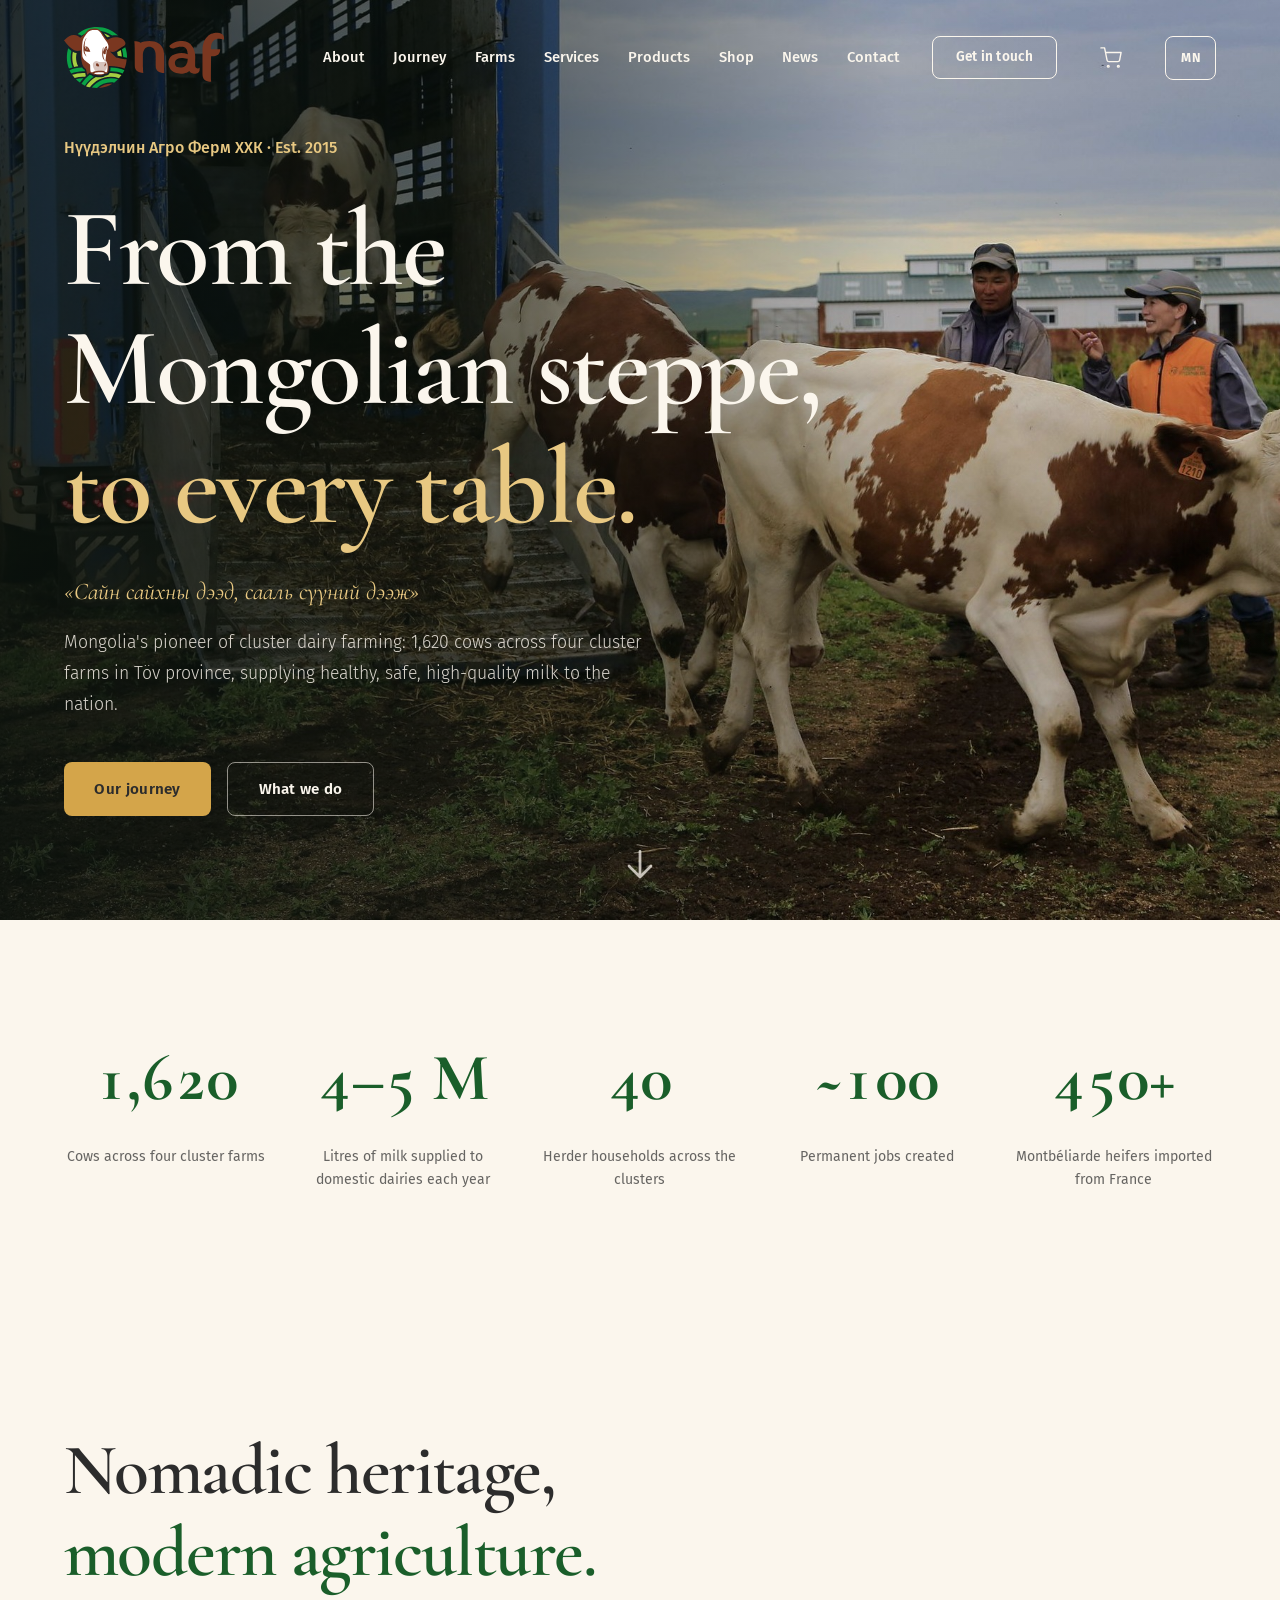
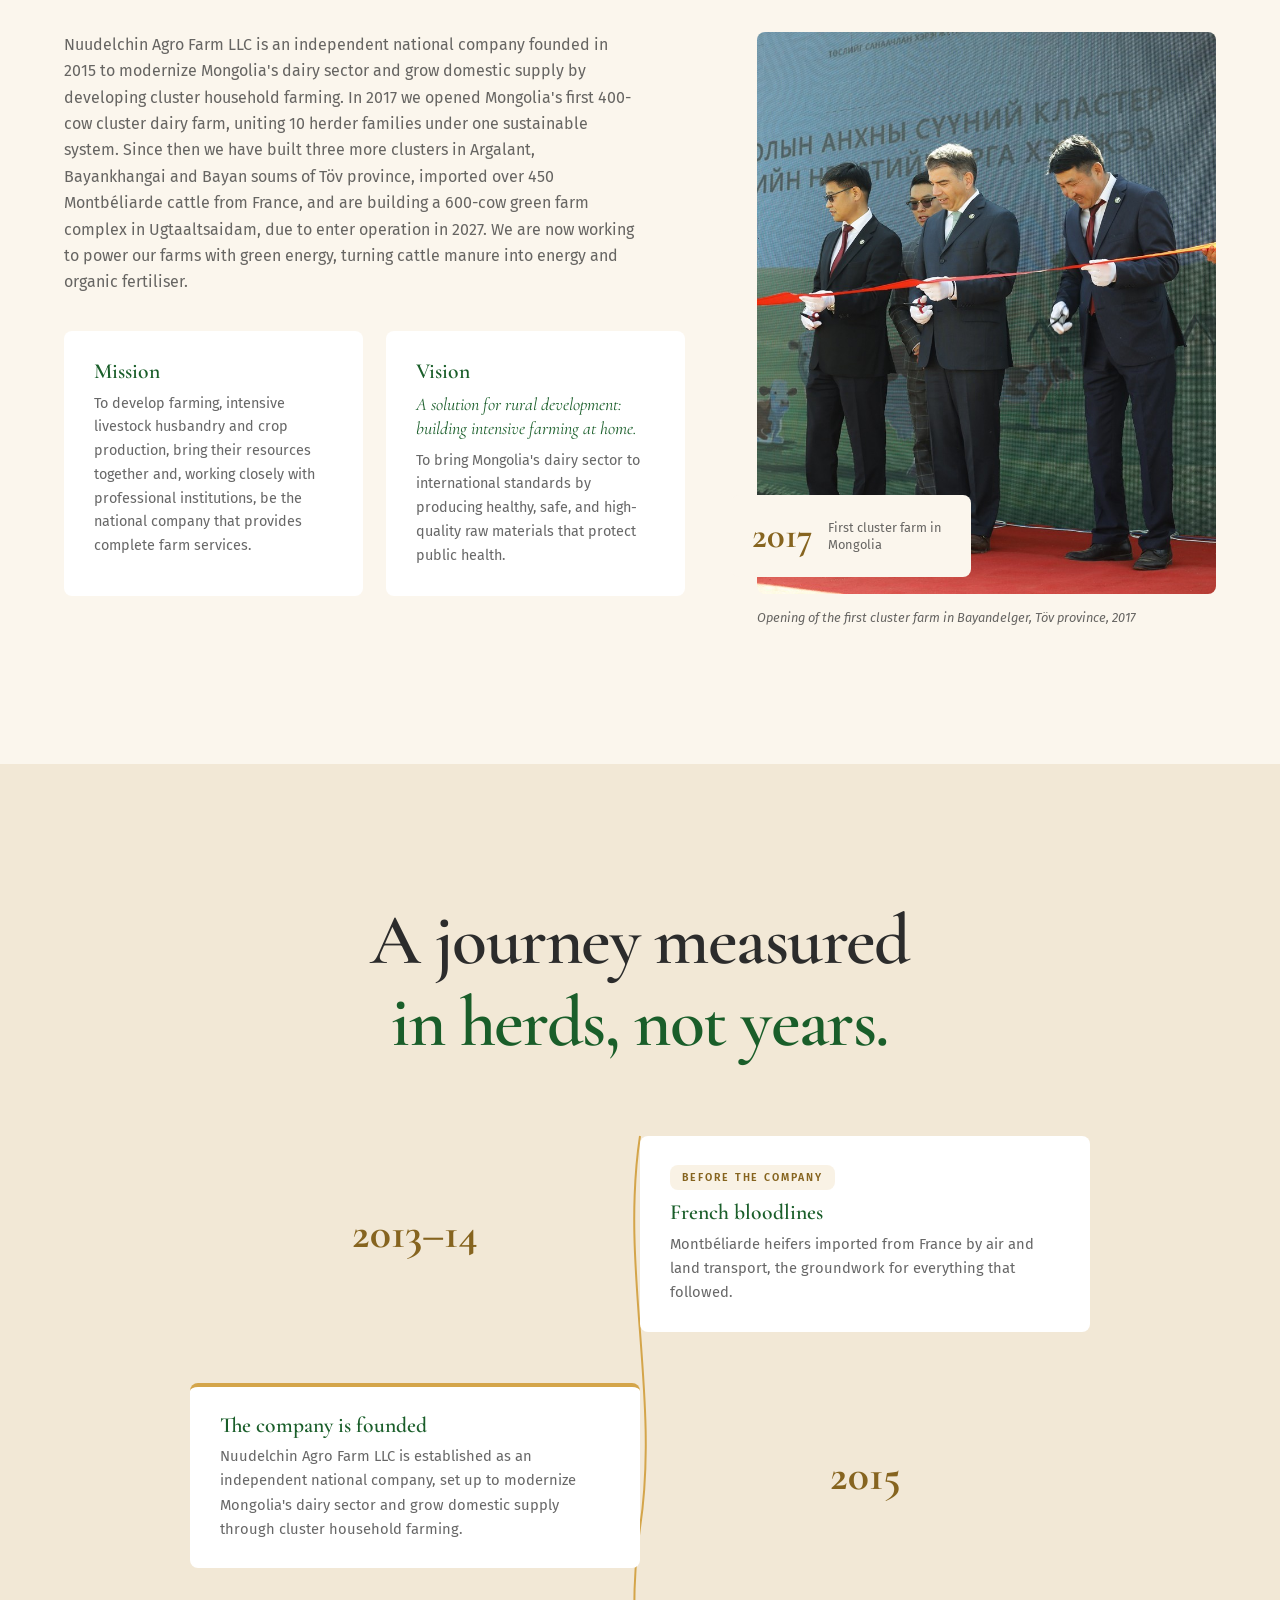
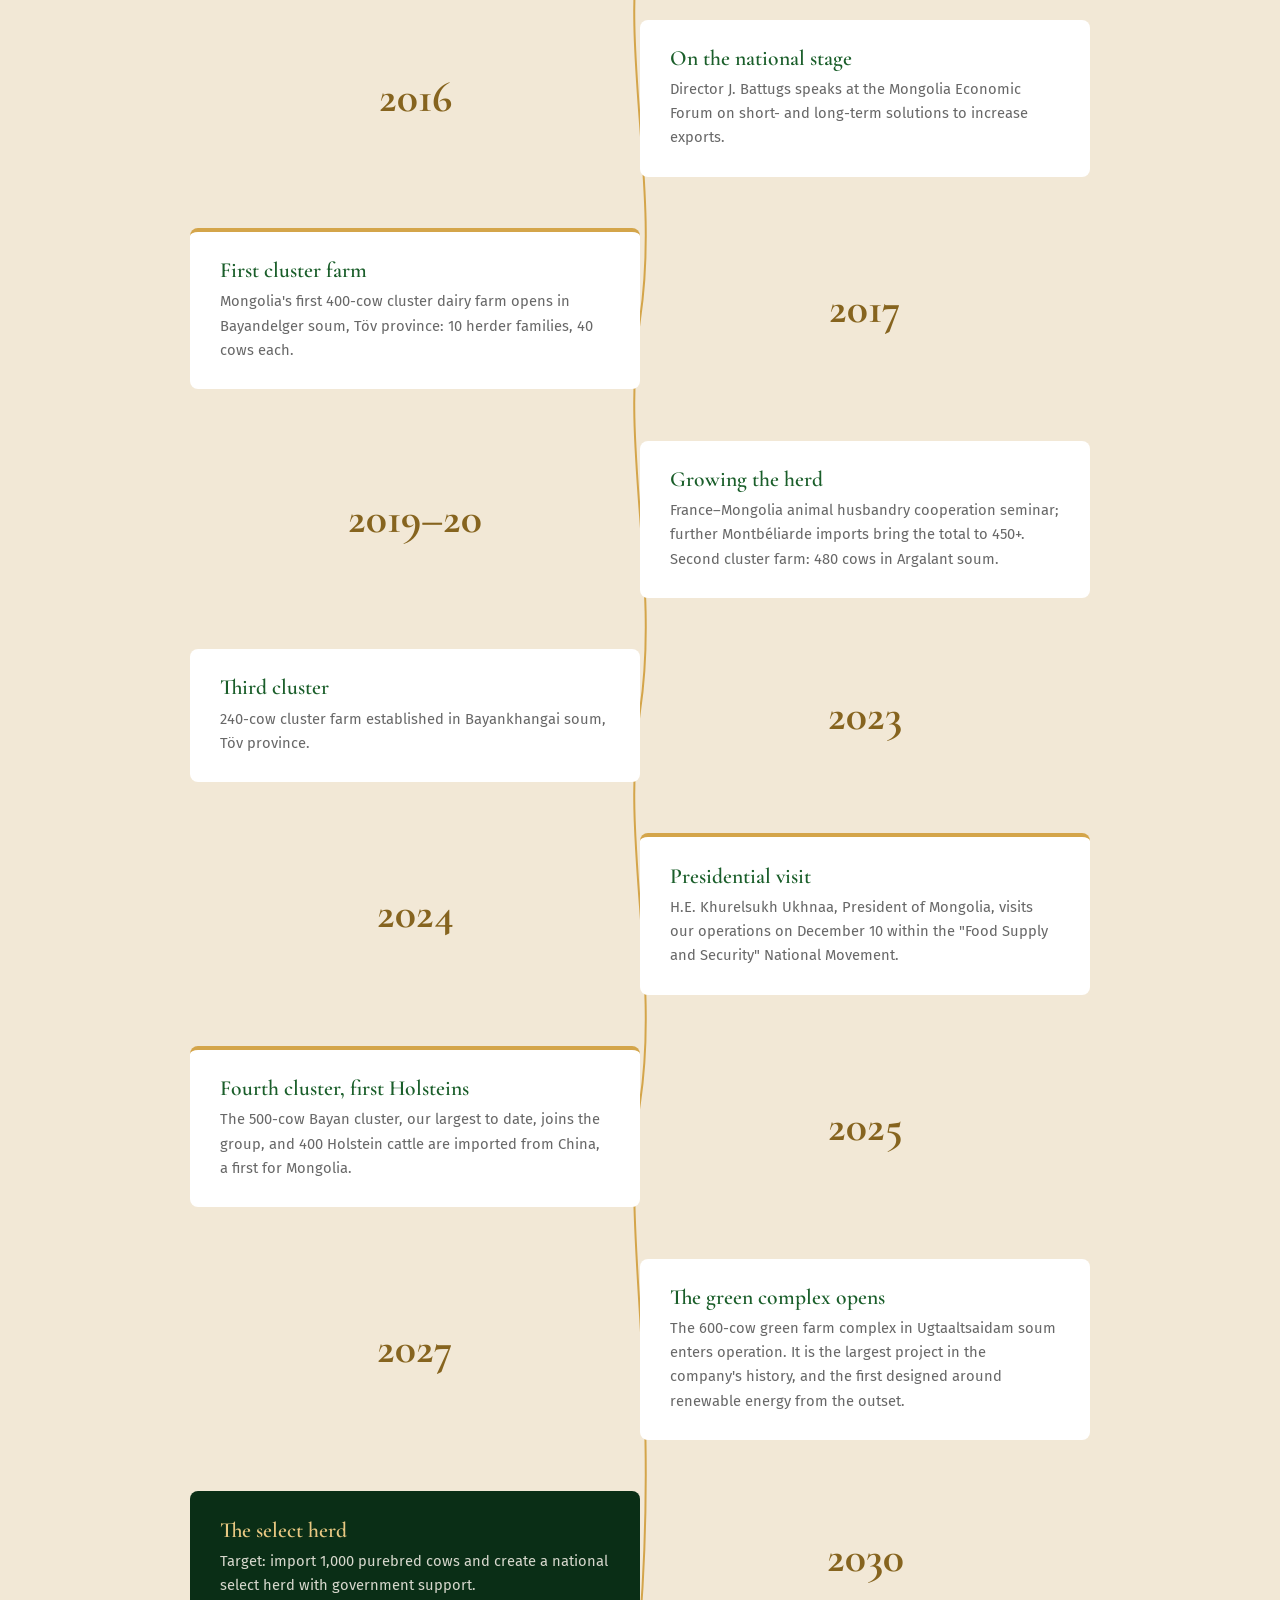
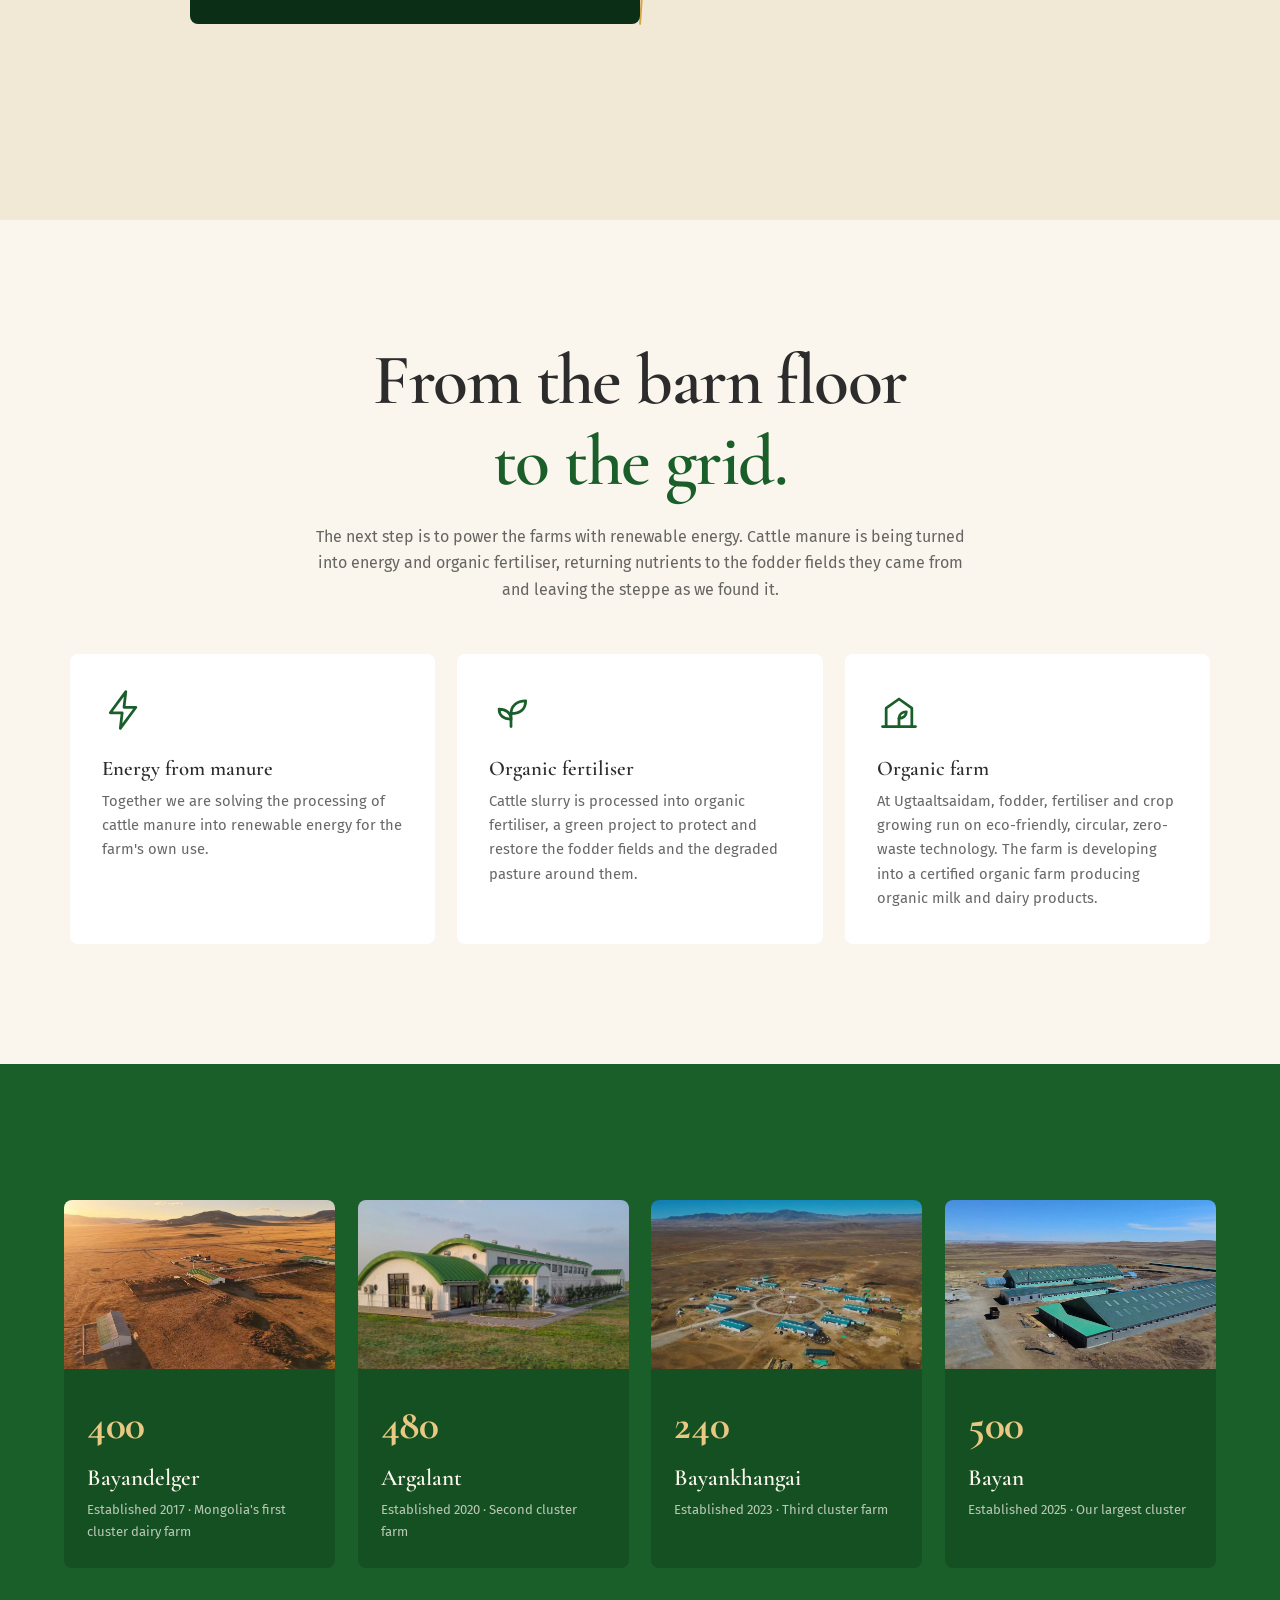
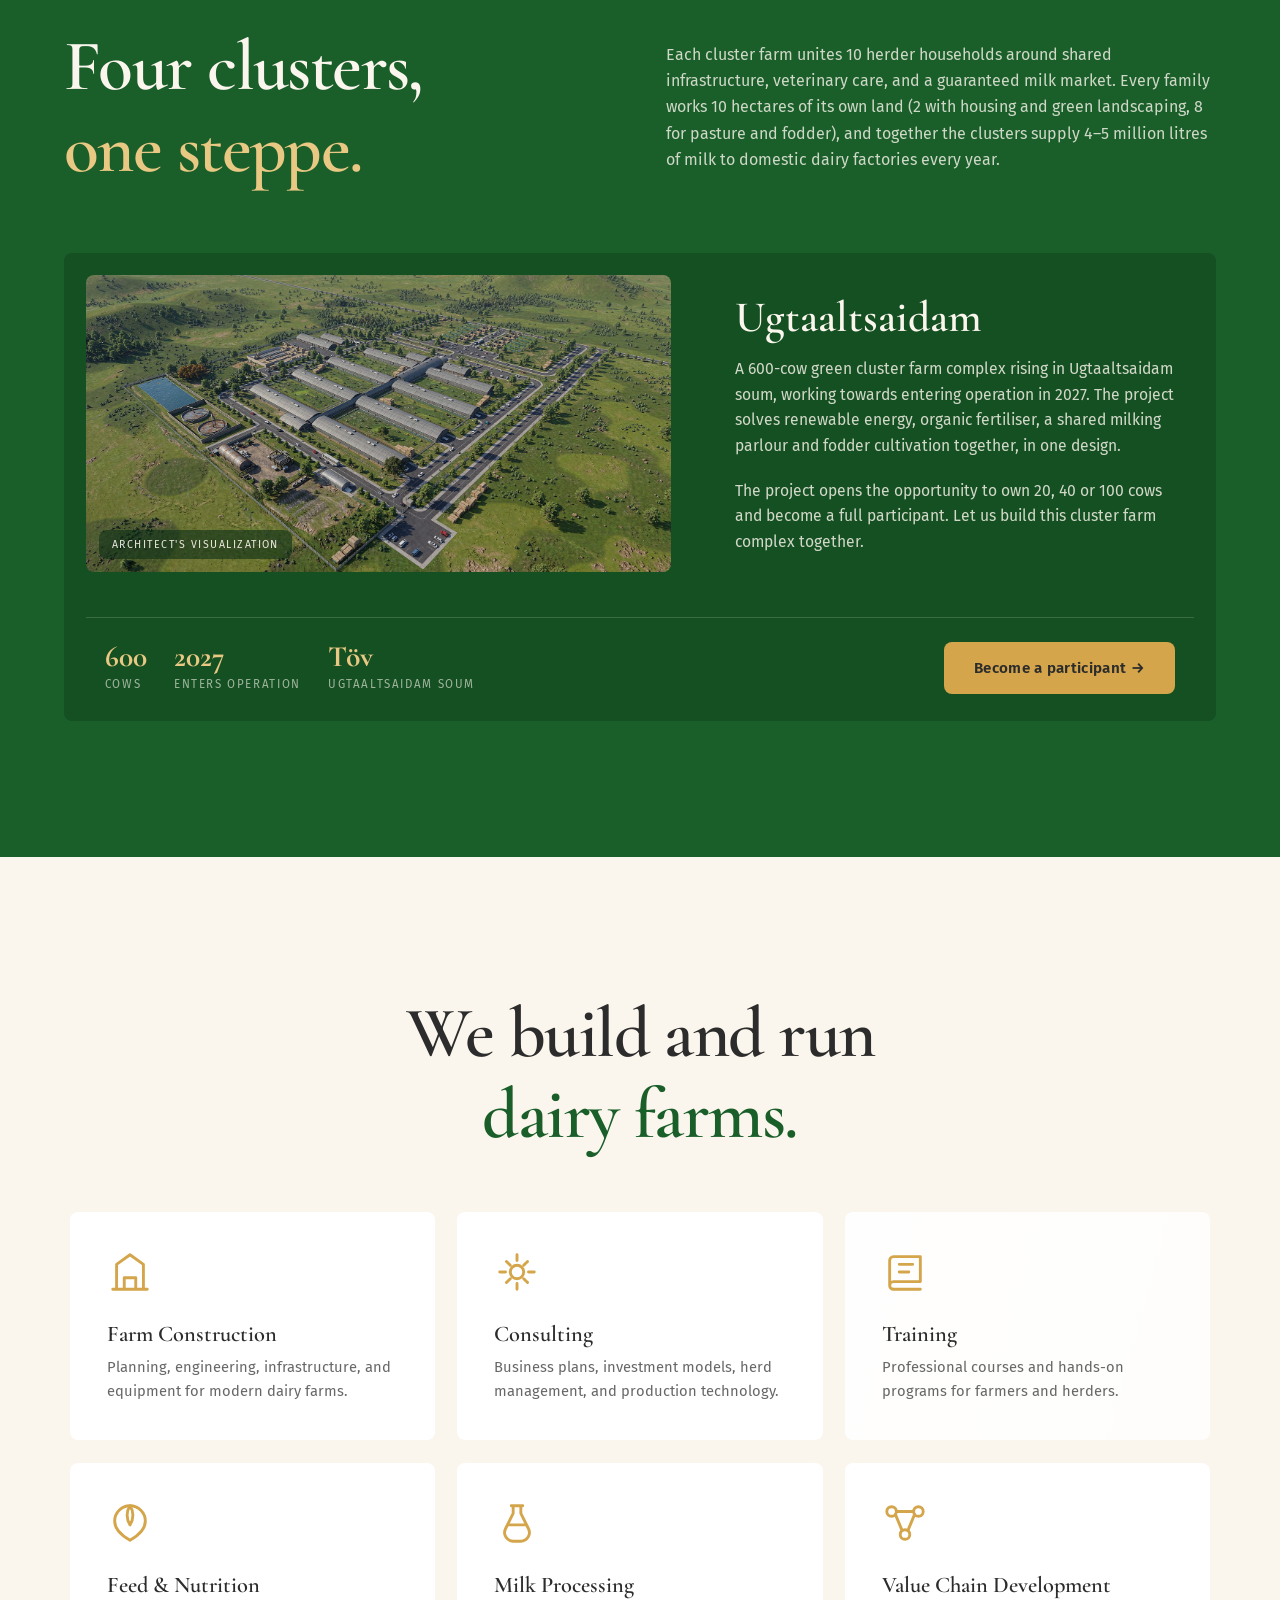
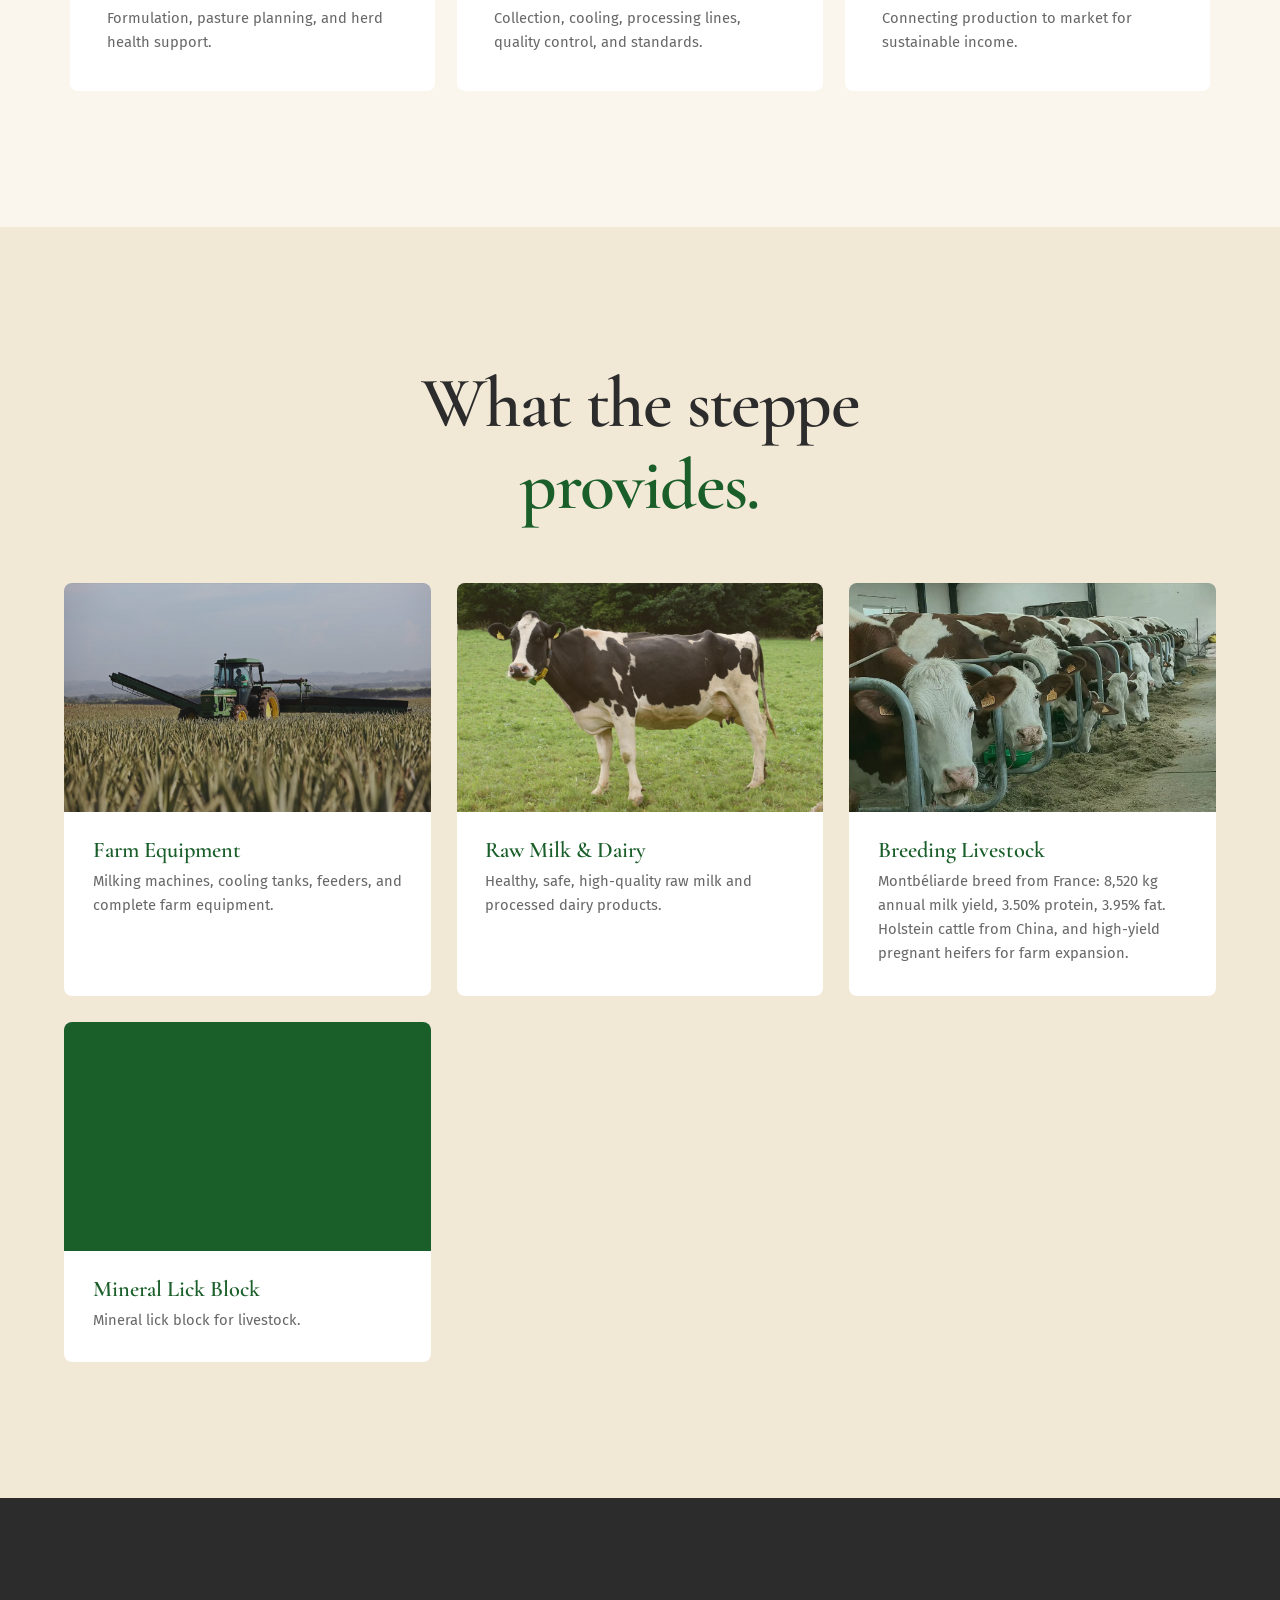
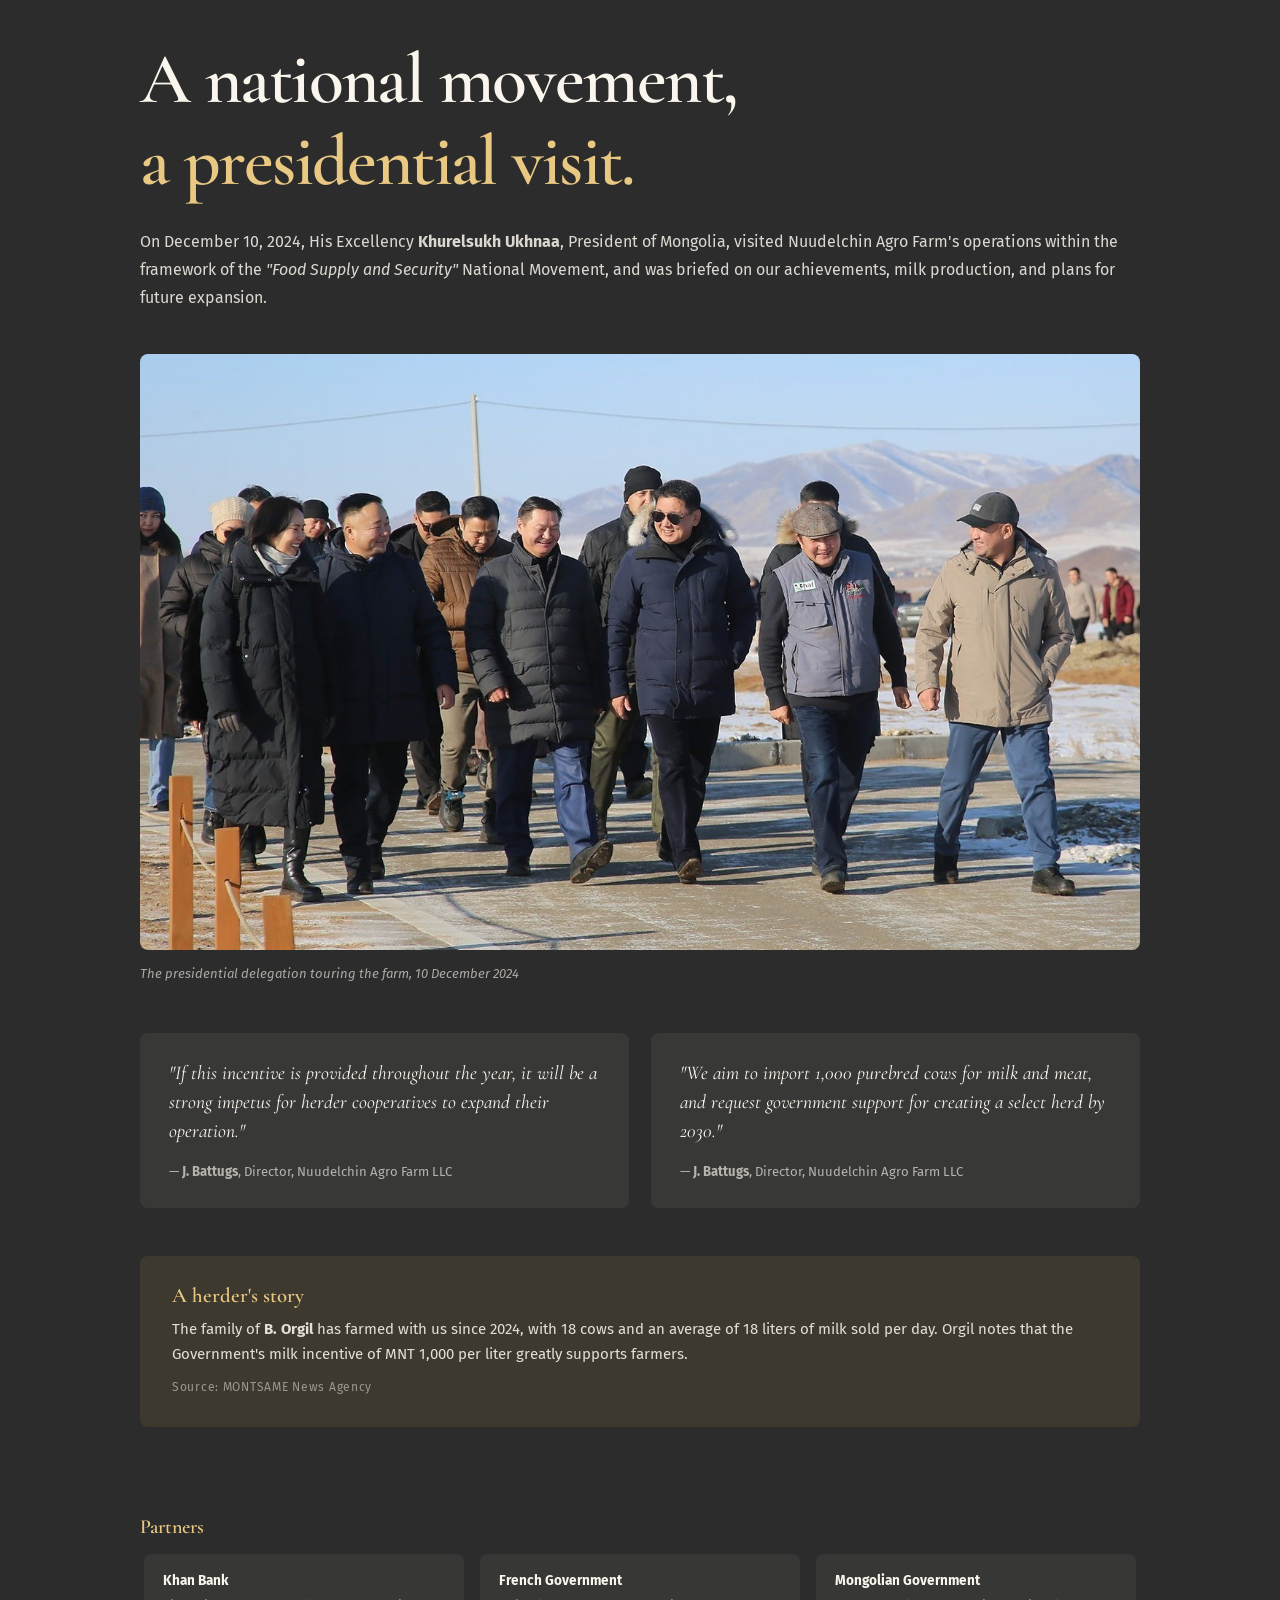
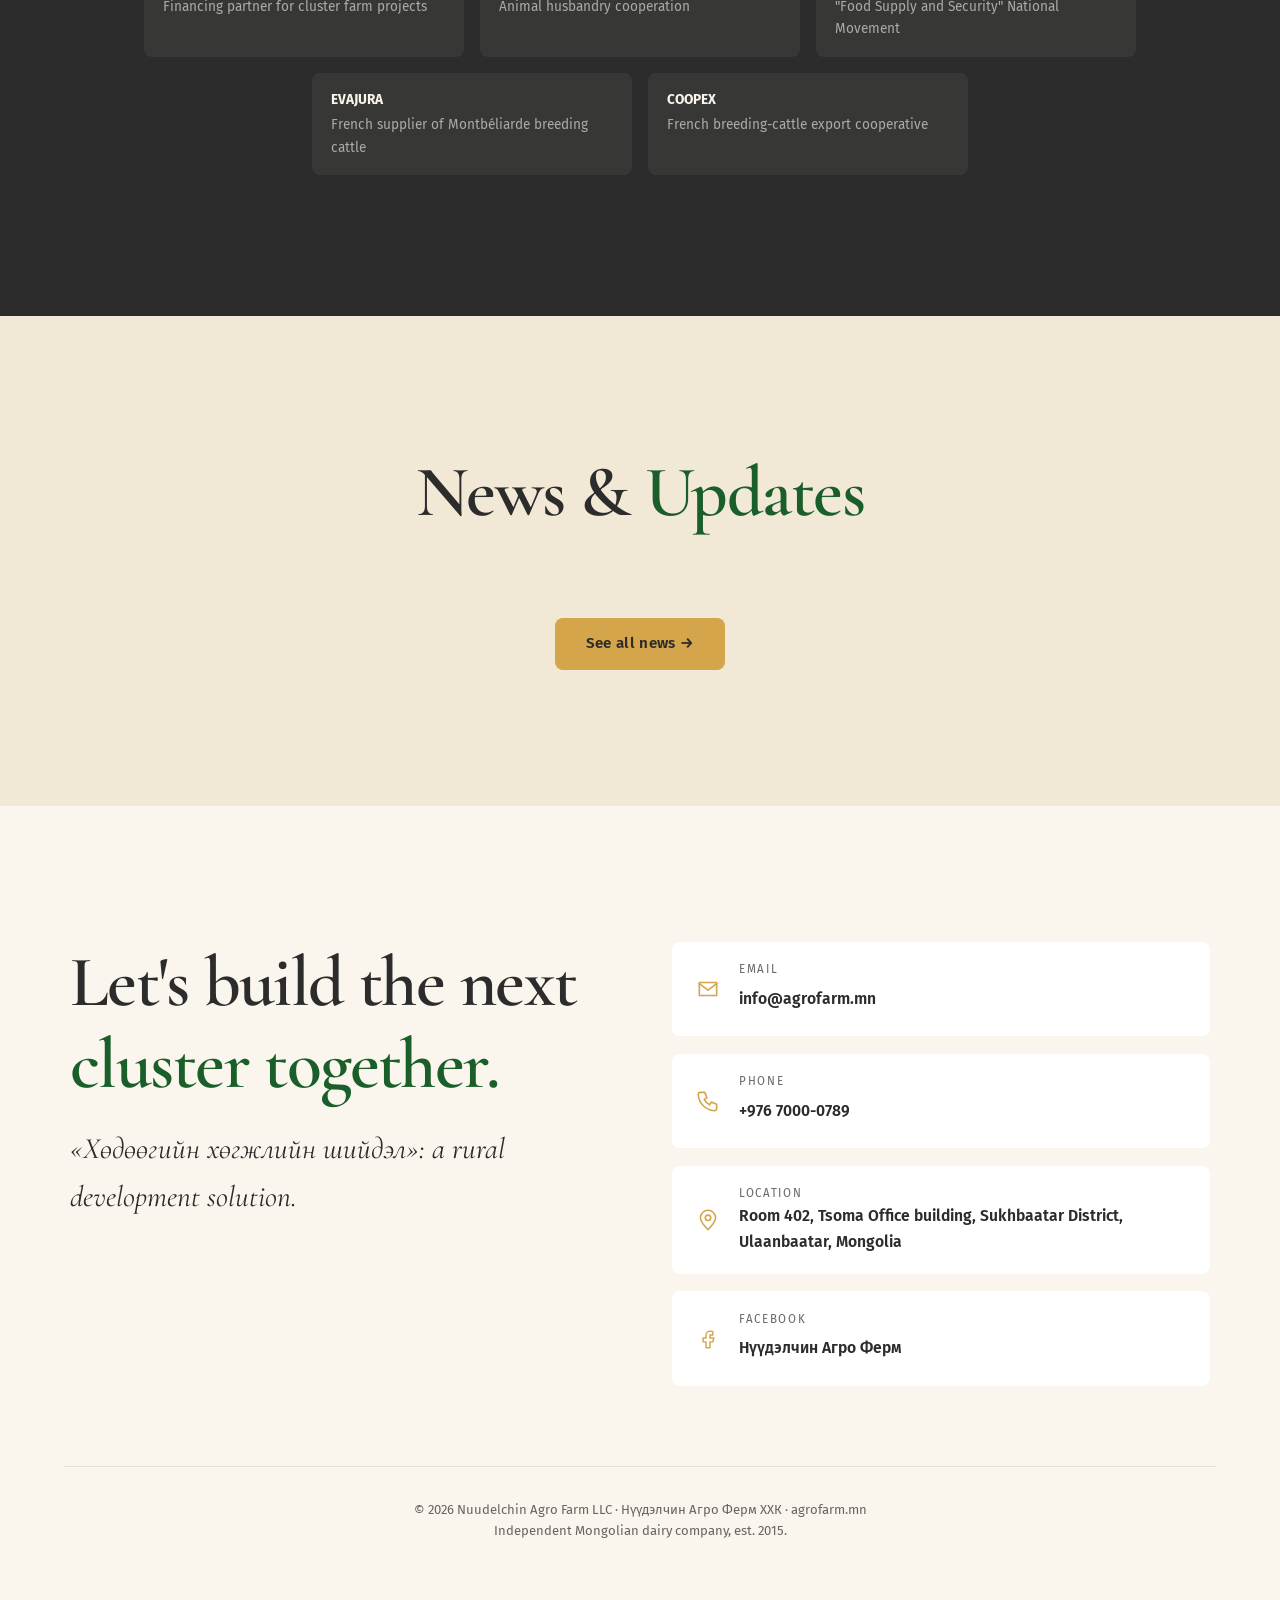
==== commit 1d611058: "Restore the original hero and green-energy headlines Zuchi prefers the original wording («Монголын у" ====
--- a/index.html
+++ b/index.html
@@ -60,9 +60,9 @@
   <div class="hero__inner">
     <p class="hero__kicker" data-en="Нүүдэлчин Агро Ферм ХХК · Est. 2015" data-mn="Нүүдэлчин Агро Ферм ХХК · 2015 оноос" data-zh="Nuudelchin Agro Farm LLC · 2015 年创立">Нүүдэлчин Агро Ферм ХХК · Est. 2015</p>
     <h1 class="hero__title">
-      <span class="line"><span data-en="Dairy farms" data-mn="Малчин өрхүүдтэй" data-zh="与牧民家庭">Dairy farms</span></span>
-      <span class="line"><span data-en="built with" data-mn="хамтран байгуулсан" data-zh="共同建设的">built with</span></span>
-      <span class="line"><span class="gold-ink" data-en="herder families." data-mn="сүүний фермүүд." data-zh="奶牛牧场">herder families.</span></span>
+      <span class="line"><span data-en="From the" data-mn="Монголын уудам" data-zh="从蒙古草原">From the</span></span>
+      <span class="line"><span data-en="Mongolian steppe," data-mn="тал нутгаас," data-zh="到万家餐桌">Mongolian steppe,</span></span>
+      <span class="line"><span class="gold-ink" data-en="to every table." data-mn="айл бүрийн ширээнд." data-zh="每一杯都是好奶">to every table.</span></span>
     </h1>
     <p class="hero__slogan" lang="mn">«Сайн сайхны дээд, сааль сүүний дээж»</p>
     <p class="hero__lede" data-en="Mongolia's pioneer of cluster dairy farming: 1,620 cows across four cluster farms in Töv province, supplying healthy, safe, high-quality milk to the nation." data-mn="Монголын кластер сүүний фермийн анхдагч — Төв аймгийн дөрвөн кластер фермд 1,620 үнээ маллаж, эрүүл, аюулгүй, өндөр чанартай сүүг үндэсний үйлдвэрлэлд нийлүүлж байна." data-zh="蒙古国集群化奶牛养殖的开创者。Töv 省四座集群牧场，1,620 头奶牛，把健康、安全、优质的牛奶送到全国。">Mongolia's pioneer of cluster dairy farming: 1,620 cows across four cluster farms in Töv province, supplying healthy, safe, high-quality milk to the nation.</p>
@@ -162,7 +162,7 @@
 <section class="green" id="green">
   <div class="green__inner">
     <div class="green__head">
-      <h2 data-en="Turning manure into<br><em>energy and fertiliser.</em>" data-mn="Бууцыг эрчим хүч,<br><em>бордоо болгоно.</em>" data-zh="把粪污，<em>变成能源和肥料</em>">Turning manure into<br><em>energy and fertiliser.</em></h2>
+      <h2 data-en="From the barn floor<br><em>to the grid.</em>" data-mn="Хашааны бууцнаас<br><em>эрчим хүч рүү.</em>" data-zh="从圈舍粪污，<em>到清洁能源</em>">From the barn floor<br><em>to the grid.</em></h2>
       <p class="green__lede" data-en="The next step is to power the farms with renewable energy. Cattle manure is being turned into energy and organic fertiliser, returning nutrients to the fodder fields they came from and leaving the steppe as we found it." data-mn="Дараагийн алхам бол фермүүдээ сэргээгдэх эрчим хүчээр хангах явдал. Малын бууц шивхийг эрчим хүч, органик бордоо болгож, тэжээлийн талбайд нь шимийг нь буцааж, тал нутгаа байсан хэвээр нь үлдээхийн төлөө ажиллаж байна." data-zh="下一步，是让牧场用上可再生能源。牛粪转化为能源和有机肥，养分回到出产它的饲草料地，草原还是原来的草原。">The next step is to power the farms with renewable energy. Cattle manure is being turned into energy and organic fertiliser, returning nutrients to the fodder fields they came from and leaving the steppe as we found it.</p>
     </div>
     <div class="green__grid">
--- a/style.css
+++ b/style.css
@@ -186,7 +186,7 @@
   /* One neutral shade behind the words only, so the photo itself stays clear */
   background:linear-gradient(90deg, rgba(12,20,15,.8) 0%, rgba(12,20,15,.55) 38%, rgba(12,20,15,.12) 70%);
 }
-.hero__inner{ position:relative; z-index:2; padding:clamp(7rem, 15vh, 11rem) var(--gutter) 6.5rem; max-width:1120px; }
+.hero__inner{ position:relative; z-index:2; padding:clamp(7rem, 15vh, 11rem) var(--gutter) 6.5rem; max-width:1200px; }
 .hero__kicker{
   font-size:1rem; font-weight:500;
   color:var(--gold-soft); margin-bottom:1.8rem;
@@ -688,6 +688,8 @@
   /* Words run the full width on phones, so the shade rises from the bottom */
   .hero__veil{ background:linear-gradient(to top, rgba(12,20,15,.86) 0%, rgba(12,20,15,.55) 55%, rgba(12,20,15,.25) 100%); }
   .hero__title{ font-size:clamp(2.6rem, 12vw, 4.1rem); letter-spacing:-.018em; }
+  /* Mongolian's longest line («айл бүрийн ширээнд.») needs a touch less on phones to stay on one line */
+  html[lang="mn"] .hero__title{ font-size:clamp(2.4rem, 10.5vw, 4.1rem); }
   .hero__slogan{ font-size:1rem; }
   .hero__lede{ font-size:.98rem; line-height:1.65; }
 
